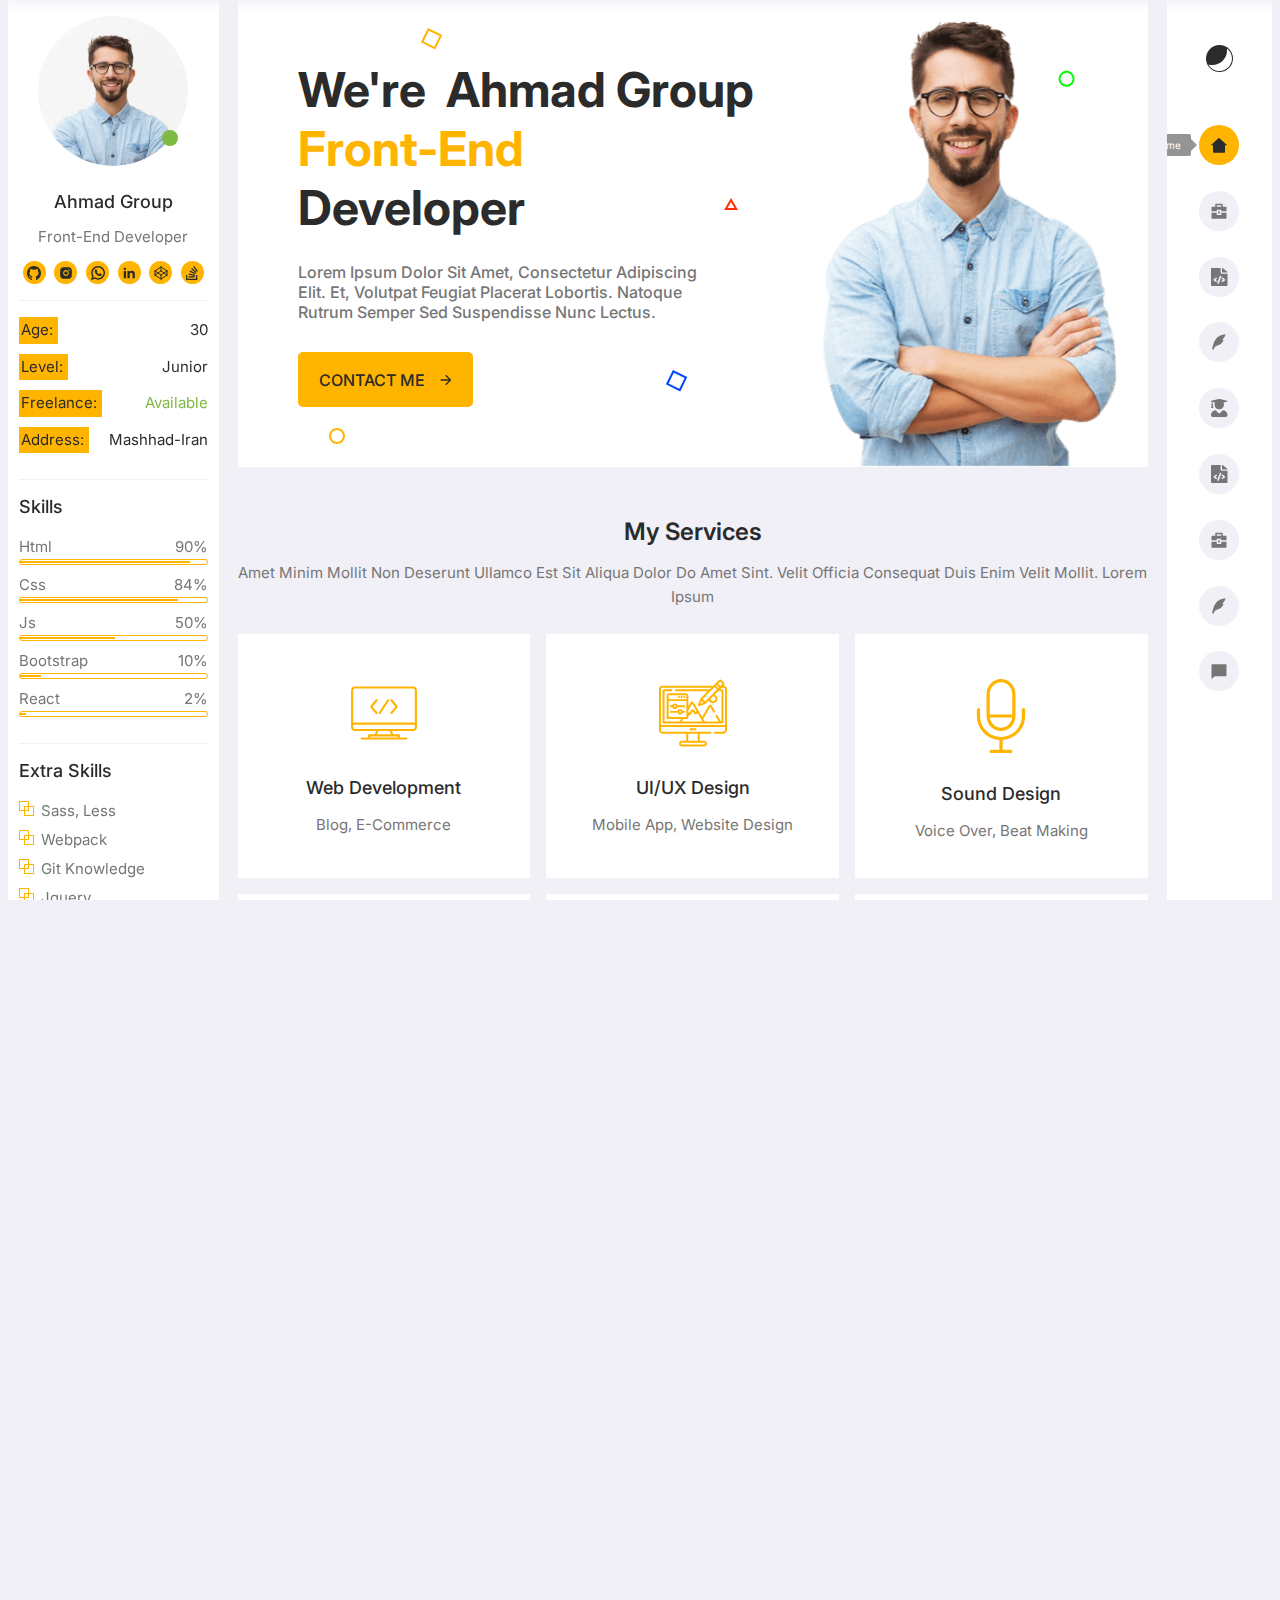
==== index.html @ 8b876d2b "add scroll to top button" ====
<!DOCTYPE html>
<html lang="en">

<head>
	<meta charset="UTF-8">
	<meta http-equiv="X-UA-Compatible" content="IE=edge">
	<meta name="viewport" content="width=device-width, initial-scale=1.0">
	<link href="https://fonts.googleapis.com/css2?family=Inter:wght@400;500;600;700&display=swap" rel="stylesheet">
	<link rel="stylesheet" href="./style.css">
	<title>Document</title>
</head>

<body class="">
	<main>
		<div class="top-navigation-menus">
			<div class="top-navigation-menu-left"><span class="active">
					<svg class="active" width="20" height="21" viewBox="0 0 20 20" fill="#2b2b2b" xmlns="http://www.w3.org/2000/svg">
						<rect y="3" width="20" height="1.5" />
						<rect y="9" width="20" height="1.5" />
						<rect y="15" width="20" height="1.5" />
					</svg>
				</span></div>
			<div class="top-navigation-menu-right"><span>
					<svg width="3" height="20" viewBox="0 0 4 18" fill="#2b2b2b" xmlns="http://www.w3.org/2000/svg">
						<path d="M2 0C0.9 0 0 0.9 0 2C0 3.1 0.9 4 2 4C3.1 4 4 3.1 4 2C4 0.9 3.1 0 2 0ZM2 14C0.9 14 0 14.9 0 16C0 17.1 0.9 18 2 18C3.1 18 4 17.1 4 16C4 14.9 3.1 14 2 14ZM2 7C0.9 7 0 7.9 0 9C0 10.1 0.9 11 2 11C3.1 11 4 10.1 4 9C4 7.9 3.1 7 2 7Z" />
					</svg>
				</span></div>
		</div>


		<section class="active left-menu">
			<div class="left-menu-content profile">
				<div class="left-menu-pic-wrapper">
					<img src="./images/Profile.jpg" alt="profile picture">
					<span class="profile-status"></span>
				</div>
				<h1>Ahmad Group</h1>
				<p>front-end developer</p>
				<ul class="left-menu-social">
					<li><a href="https://github.com/AhmadMrf">
						<svg width="14" height="14" viewBox="0 0 14 14" fill="" xmlns="http://www.w3.org/2000/svg">
							<path d="M7.00078 6.01615e-07C3.13283 -0.00160601 0 3.21483 0 7.18476C0 10.3241 1.95978 12.9927 4.68909 13.9727C5.05664 14.0675 5.00034 13.7992 5.00034 13.616V12.3709C2.87789 12.6263 2.79187 11.1836 2.64954 10.9426C2.36175 10.4381 1.68138 10.3096 1.88471 10.0686C2.368 9.81317 2.86069 10.1329 3.43157 10.9989C3.84449 11.627 4.64998 11.521 5.05821 11.4166C5.14736 11.039 5.33817 10.7016 5.60094 10.4398C3.40185 10.0349 2.48531 8.65642 2.48531 7.01767C2.48531 6.2224 2.74025 5.49139 3.24076 4.90177C2.92169 3.92977 3.27047 3.09754 3.31739 2.97384C4.22612 2.89029 5.17082 3.64219 5.24433 3.70163C5.76047 3.55864 6.35013 3.48313 7.01017 3.48313C7.67333 3.48313 8.26455 3.56185 8.78539 3.70645C8.96213 3.56828 9.83801 2.92242 10.6826 3.00115C10.728 3.12486 11.0689 3.9378 10.7686 4.89695C11.2754 5.48818 11.5335 6.22562 11.5335 7.02249C11.5335 8.66445 10.6107 10.0445 8.40532 10.443C8.59421 10.6338 8.7442 10.8613 8.84651 11.1124C8.94883 11.3634 9.00142 11.6328 9.00123 11.905V13.7124C9.01374 13.857 9.00123 14 9.23584 14C12.0058 13.0409 14 10.353 14 7.18637C14 3.21483 10.8656 6.01615e-07 7.00078 6.01615e-07V6.01615e-07Z" />
							</svg>
						</a></li>
					<li><a href="https://www.instagram.com/_mr_mrf_">
							<svg width="12" height="12" viewBox="0 0 12 12" fill="" xmlns="http://www.w3.org/2000/svg">
								<path d="M5.99935 0.166504C7.58427 0.166504 7.78202 0.172337 8.40385 0.201504C9.0251 0.230671 9.44802 0.328087 9.82018 0.472754C10.2052 0.620921 10.5295 0.821587 10.8539 1.14534C11.1505 1.43694 11.38 1.78968 11.5264 2.179C11.6705 2.55059 11.7685 2.97409 11.7977 3.59534C11.8251 4.21717 11.8327 4.41492 11.8327 5.99984C11.8327 7.58475 11.8268 7.7825 11.7977 8.40434C11.7685 9.02559 11.6705 9.4485 11.5264 9.82067C11.3804 10.2102 11.1508 10.563 10.8539 10.8543C10.5622 11.1509 10.2094 11.3804 9.82018 11.5269C9.4486 11.671 9.0251 11.769 8.40385 11.7982C7.78202 11.8256 7.58427 11.8332 5.99935 11.8332C4.41443 11.8332 4.21668 11.8273 3.59485 11.7982C2.9736 11.769 2.55068 11.671 2.17852 11.5269C1.78904 11.3808 1.43624 11.1512 1.14485 10.8543C0.848169 10.5628 0.618642 10.21 0.472266 9.82067C0.327599 9.44909 0.230182 9.02559 0.201016 8.40434C0.173599 7.7825 0.166016 7.58475 0.166016 5.99984C0.166016 4.41492 0.171849 4.21717 0.201016 3.59534C0.230182 2.9735 0.327599 2.55117 0.472266 2.179C0.618237 1.78944 0.847818 1.43661 1.14485 1.14534C1.43632 0.848555 1.7891 0.619013 2.17852 0.472754C2.55068 0.328087 2.97302 0.230671 3.59485 0.201504C4.21668 0.174087 4.41443 0.166504 5.99935 0.166504ZM5.99935 3.08317C5.2258 3.08317 4.48394 3.39046 3.93695 3.93744C3.38997 4.48442 3.08268 5.22629 3.08268 5.99984C3.08268 6.77339 3.38997 7.51525 3.93695 8.06223C4.48394 8.60921 5.2258 8.9165 5.99935 8.9165C6.7729 8.9165 7.51476 8.60921 8.06174 8.06223C8.60873 7.51525 8.91602 6.77339 8.91602 5.99984C8.91602 5.22629 8.60873 4.48442 8.06174 3.93744C7.51476 3.39046 6.7729 3.08317 5.99935 3.08317ZM9.79102 2.93734C9.79102 2.74395 9.71419 2.55848 9.57745 2.42174C9.4407 2.28499 9.25524 2.20817 9.06185 2.20817C8.86846 2.20817 8.683 2.28499 8.54625 2.42174C8.4095 2.55848 8.33268 2.74395 8.33268 2.93734C8.33268 3.13072 8.4095 3.31619 8.54625 3.45294C8.683 3.58968 8.86846 3.6665 9.06185 3.6665C9.25524 3.6665 9.4407 3.58968 9.57745 3.45294C9.71419 3.31619 9.79102 3.13072 9.79102 2.93734ZM5.99935 4.24984C6.46348 4.24984 6.9086 4.43421 7.23679 4.7624C7.56498 5.09059 7.74935 5.53571 7.74935 5.99984C7.74935 6.46397 7.56498 6.90909 7.23679 7.23727C6.9086 7.56546 6.46348 7.74984 5.99935 7.74984C5.53522 7.74984 5.0901 7.56546 4.76191 7.23727C4.43372 6.90909 4.24935 6.46397 4.24935 5.99984C4.24935 5.53571 4.43372 5.09059 4.76191 4.7624C5.0901 4.43421 5.53522 4.24984 5.99935 4.24984Z"/>
							</svg>
						</a></li>
					<li><a href="#">
						<svg width="14" height="14" viewBox="0 0 14 14" fill="" xmlns="http://www.w3.org/2000/svg">
							<path d="M10.3593 8.04458C10.332 8.03149 9.31135 7.5289 9.12999 7.46363C9.05594 7.43704 8.97663 7.41108 8.89226 7.41108C8.75444 7.41108 8.63867 7.47977 8.54849 7.61467C8.44654 7.76622 8.1379 8.12699 8.04254 8.23476C8.03008 8.24899 8.01308 8.26599 8.0029 8.26599C7.99376 8.26599 7.83581 8.20095 7.78799 8.18017C6.69313 7.70458 5.86209 6.5609 5.74813 6.36804C5.73186 6.34031 5.73118 6.32772 5.73104 6.32772C5.73504 6.31304 5.77186 6.27613 5.79086 6.25709C5.84645 6.20209 5.90668 6.12959 5.96495 6.05945C5.99254 6.02622 6.02018 5.99295 6.04731 5.96159C6.13186 5.86322 6.16949 5.78686 6.21313 5.6984L6.23599 5.65245C6.34254 5.44077 6.25154 5.26213 6.22213 5.20445C6.19799 5.15618 5.76704 4.11609 5.72122 4.00682C5.61104 3.74313 5.46545 3.62036 5.26313 3.62036C5.24436 3.62036 5.26313 3.62036 5.18441 3.62368C5.08854 3.62772 4.5665 3.69645 4.33568 3.84195C4.09091 3.99627 3.67682 4.48818 3.67682 5.35327C3.67682 6.13186 4.17091 6.86699 4.38304 7.14658C4.38832 7.15363 4.398 7.16795 4.41204 7.18849C5.22445 8.37495 6.23722 9.25422 7.2639 9.66435C8.25231 10.0592 8.72035 10.1048 8.98644 10.1048C8.98649 10.1048 8.98649 10.1048 8.98649 10.1048C9.09831 10.1048 9.18781 10.096 9.26676 10.0883L9.31685 10.0835C9.65831 10.0532 10.4087 9.6644 10.5793 9.19008C10.7138 8.81649 10.7493 8.40831 10.6598 8.26017C10.5985 8.15945 10.4929 8.10877 10.3593 8.04458Z" />
							<path d="M7.12429 0C3.33265 0 0.247914 3.06155 0.247914 6.82468C0.247914 8.04182 0.573642 9.23323 1.19069 10.276L0.00964108 13.7598C-0.0123589 13.8248 0.00400471 13.8966 0.0520502 13.9455C0.0867321 13.9809 0.133778 14 0.181823 14C0.200232 14 0.218778 13.9972 0.236869 13.9915L3.8696 12.8371C4.86369 13.3682 5.98724 13.6486 7.12433 13.6486C10.9156 13.6486 14 10.5874 14 6.82468C14 3.06155 10.9156 0 7.12429 0ZM7.12429 12.227C6.05433 12.227 5.01801 11.918 4.12719 11.3335C4.09724 11.3138 4.06246 11.3037 4.02746 11.3037C4.00896 11.3037 3.99042 11.3065 3.97237 11.3123L2.1526 11.8907L2.74005 10.1576C2.75905 10.1015 2.74955 10.0396 2.71455 9.99182C2.03619 9.06491 1.6776 7.96977 1.6776 6.82468C1.6776 3.84545 4.12096 1.42164 7.12424 1.42164C10.1272 1.42164 12.5702 3.84545 12.5702 6.82468C12.5703 9.80355 10.1272 12.227 7.12429 12.227Z"/>
							</svg>
						</a></li>
					<li><a href="https://www.linkedin.com/in/ahmad-maroufi-9a1035226/">
							<svg width="14" height="12" viewBox="0 0 12 12" fill="" xmlns="http://www.w3.org/2000/svg">
								<path d="M3.04818 1.91676C3.04802 2.22618 2.92496 2.52287 2.70606 2.74155C2.48715 2.96023 2.19035 3.083 1.88093 3.08285C1.57151 3.08269 1.27482 2.95963 1.05614 2.74072C0.837457 2.52182 0.714689 2.22501 0.714844 1.9156C0.714999 1.60618 0.838063 1.30949 1.05697 1.09081C1.27587 0.872125 1.57267 0.749357 1.88209 0.749512C2.19151 0.749667 2.4882 0.872731 2.70688 1.09163C2.92556 1.31053 3.04833 1.60734 3.04818 1.91676ZM3.08318 3.94676H0.749844V11.2501H3.08318V3.94676ZM6.76984 3.94676H4.44818V11.2501H6.74651V7.4176C6.74651 5.2826 9.52901 5.08426 9.52901 7.4176V11.2501H11.8332V6.62426C11.8332 3.0251 7.71484 3.15926 6.74651 4.92676L6.76984 3.94676Z"  />
							</svg>
						</a></li>
						<li><a href="https://codepen.io/ahmadmrf">
							<svg id="codepen-svg" width="14" height="14" viewBox="0 0 14 14" fill="" xmlns="http://www.w3.org/2000/svg">
								<path d="M7 1L13 4.9M7 1L1 4.9M7 1V4.9M13 4.9V9.1M13 4.9L7 9.1M13 9.1L7 13M13 9.1L7 4.9M7 13L1 9.1M7 13V9.1M1 9.1V4.9M1 9.1L7 4.9M1 4.9L7 9.1" stroke="black" stroke-linecap="round" stroke-linejoin="round"/>
								</svg>
							</a></li>
					<li><a href="https://stackoverflow.com/users/10749726/m-r-mrf">
						<svg width="14" height="14" viewBox="0 0 14 14" fill="" xmlns="http://www.w3.org/2000/svg">
							<path d="M12.32 14H1.08276V9.00372H2.32745V12.7553H11.0582V9.00372H12.32V14Z"/>
							<path d="M3.70869 8.6625L9.83063 9.94131L10.0866 8.71369L3.96463 7.43487L3.70869 8.6625ZM4.51019 5.7295L10.1714 8.372L10.6999 7.24675L5.03869 4.58675L4.51019 5.7295ZM6.07907 2.95006L10.8872 6.94006L11.6887 5.985L6.88057 1.995L6.07907 2.95006ZM9.18313 0L8.17688 0.750313L11.9114 5.76406L12.9176 5.01375L9.18313 0ZM3.57263 11.4931H9.81313V10.2484H3.57263V11.4931Z"/>
							</svg>
						</a></li>
					
				</ul>
			</div>
			<div class="left-menu-content about">
				<table>
					<tbody>
						<tr>
							<td>age:</td>
							<td>30</td>
						</tr>
						<tr>
							<td>level:</td>
							<td>junior</td>
						</tr>
						<tr>
							<td>freelance:</td>
							<td class="availebel">available</td>
						</tr>
						<tr class="about-address">
							<td>address:</td>
							<td>mashhad-iran</td>
						</tr>
					</tbody>
				</table>
			</div>
			<div class="left-menu-content skills">
				<p>skills</p>
				<ul id="progress-bar">
					<li>
						<span class="progress-title">html</span><span class="progress-percent">0%</span>
						<div data-progress="90" class="progress-bar">
							<div class="progress-bar-percent"></div>
						</div>
					</li>
					<li>
						<span class="progress-title">css</span><span class="progress-percent">0%</span>
						<div data-progress="85" class="progress-bar">
							<div class="progress-bar-percent"></div>
						</div>
					</li>
					<li>
						<span class="progress-title">js</span><span class="progress-percent">0%</span>
						<div data-progress="50" class="progress-bar">
							<div class="progress-bar-percent"></div>
						</div>
					</li>
					<li>
						<span class="progress-title">bootstrap</span><span class="progress-percent">0%</span>
						<div data-progress="10" class="progress-bar">
							<div class="progress-bar-percent"></div>
						</div>
					</li>
					<li>
						<span class="progress-title">react</span><span class="progress-percent">0%</span>
						<div data-progress="2" class="progress-bar">
							<div class="progress-bar-percent"></div>
						</div>
					</li>
				</ul>
			</div>
			<div class="left-menu-content skills extra-skills">
				<p>extra skills</p>
				<ul class="extra-skills">
					<li>sass, less</li>
					<li>webpack</li>
					<li>git knowledge</li>
					<li>jquery</li>
				</ul>
			</div>
			<div class="left-menu-content left-menu-button">
				<button class="btn-rect-style">download cv
					<svg width="11" height="12" viewBox="0 0 11 12" fill="" xmlns="http://www.w3.org/2000/svg">
<g id="download">
<g id="arrow">
<path id="Polygon 1" d="M5.5 9L9.39711 5.0829H1.60289L5.5 9Z"/>
<rect id="Rectangle 1" x="3.73389" width="3.53226" height="6.36528"/>
</g>
<path id="box" fill-rule="evenodd" clip-rule="evenodd" d="M1.05805 5H1C0.447715 5 0 5.44772 0 6V11C0 11.5523 0.447715 12 1 12H10C10.5523 12 11 11.5523 11 11V6C11 5.45882 10.5701 5.01804 10.0332 5.00054V10.7863H1.05805V5Z"/>
</g>
</svg>

				</button>
			</div>
		</section>


		<section class="right-menu">
			<div class="toggle-theme">
				<svg width="27" height="27" viewBox="0 0 27 27" fill="" xmlns="http://www.w3.org/2000/svg">
<circle cx="13.5" cy="13.5" r="13.5" transform="rotate(-180 13.5 13.5)"/>
<path fill-rule="evenodd" clip-rule="evenodd" d="M2.5 19.4409C3.77148 19.8052 5.11133 20 6.5 20C14.5078 20 21 13.5083 21 5.5C21 4.78174 20.9492 4.07568 20.8477 3.38574C23.9707 5.6582 26 9.34229 26 13.5C26 20.4033 20.4043 26 13.5 26C8.74609 26 4.61328 23.3467 2.5 19.4409Z"/>
</svg>

				<span>dark</span>
			</div>
			<nav>
				<ul class="right-menu-navbar">
					<li data-name="header"><a href="#">
						<svg width="18" height="15" viewBox="0 0 18 15" fill="none" xmlns="http://www.w3.org/2000/svg">
							<path d="M15 13.9999C15 14.1989 14.921 14.3896 14.7803 14.5303C14.6397 14.6709 14.4489 14.7499 14.25 14.7499H3.75C3.55109 14.7499 3.36032 14.6709 3.21967 14.5303C3.07902 14.3896 3 14.1989 3 13.9999V7.24994H0.75L8.49525 0.20894C8.63333 0.0832983 8.81331 0.0136719 9 0.0136719C9.18669 0.0136719 9.36667 0.0832983 9.50475 0.20894L17.25 7.24994H15V13.9999Z" fill="#767676" />
						</svg>
						<span>home</span>
					</a></li>
					<li data-name="my-services"><a href="#">
						<svg width="16" height="16" viewBox="0 0 16 16" fill="none" xmlns="http://www.w3.org/2000/svg">
							<path d="M5.75 9.75V12H10.25V9.75H15.5V15C15.5 15.1989 15.421 15.3897 15.2803 15.5303C15.1397 15.671 14.9489 15.75 14.75 15.75H1.25C1.05109 15.75 0.860322 15.671 0.71967 15.5303C0.579018 15.3897 0.5 15.1989 0.5 15V9.75H5.75ZM7.25 8.25H8.75V10.5H7.25V8.25ZM4.25 3.75V1.5C4.25 1.30109 4.32902 1.11032 4.46967 0.96967C4.61032 0.829018 4.80109 0.75 5 0.75H11C11.1989 0.75 11.3897 0.829018 11.5303 0.96967C11.671 1.11032 11.75 1.30109 11.75 1.5V3.75H14.75C14.9489 3.75 15.1397 3.82902 15.2803 3.96967C15.421 4.11032 15.5 4.30109 15.5 4.5V8.25H10.25V6.75H5.75V8.25H0.5V4.5C0.5 4.30109 0.579018 4.11032 0.71967 3.96967C0.860322 3.82902 1.05109 3.75 1.25 3.75H4.25ZM5.75 2.25V3.75H10.25V2.25H5.75Z" fill="#767676" />
						</svg>
						<span>my services</span>
						</a>
					<li data-name="price-plans"><a href="#">
						<svg width="17" height="18" viewBox="0 0 17 18" fill="none" xmlns="http://www.w3.org/2000/svg">
							<path d="M16.5 4.28699V4.5H11V0H11.2603C11.5338 0 11.7962 0.0889101 11.9896 0.247113L16.198 3.69035C16.3913 3.8486 16.5 4.06321 16.5 4.28699ZM10.6562 5.625C10.0891 5.625 9.625 5.24531 9.625 4.78125V0H1.03125C0.461699 0 0 0.377754 0 0.84375V17.1562C0 17.6222 0.461699 18 1.03125 18H15.4688C16.0383 18 16.5 17.6222 16.5 17.1562V5.625H10.6562ZM5.29401 14.0803C5.27317 14.0984 5.24815 14.1131 5.22039 14.1234C5.19263 14.1337 5.16266 14.1394 5.13221 14.1402C5.10175 14.141 5.0714 14.1368 5.04289 14.1281C5.01437 14.1193 4.98826 14.106 4.96603 14.0889L2.17882 11.951C2.15567 11.9332 2.13722 11.9118 2.1246 11.888C2.11199 11.8641 2.10548 11.8384 2.10548 11.8125C2.10548 11.7865 2.11199 11.7608 2.1246 11.737C2.13722 11.7132 2.15567 11.6917 2.17882 11.674L4.96603 9.53606C4.98826 9.51901 5.01437 9.50571 5.04289 9.49691C5.0714 9.48812 5.10175 9.484 5.13221 9.48481C5.16266 9.48561 5.19263 9.49131 5.22039 9.50159C5.24815 9.51187 5.27317 9.52652 5.29401 9.54471L6.13529 10.2789C6.15655 10.2975 6.17304 10.3194 6.18377 10.3432C6.19451 10.3671 6.19927 10.3925 6.19778 10.4179C6.19629 10.4433 6.18858 10.4682 6.1751 10.4911C6.16161 10.514 6.14264 10.5345 6.11931 10.5513L4.36777 11.8125L6.11931 13.0737C6.14264 13.0905 6.16161 13.111 6.1751 13.1339C6.18858 13.1568 6.19629 13.1817 6.19778 13.2071C6.19927 13.2325 6.19451 13.2579 6.18377 13.2818C6.17304 13.3056 6.15655 13.3275 6.13529 13.3461L5.29401 14.0803ZM7.49809 15.8549L6.31847 15.5747C6.25937 15.5607 6.20951 15.528 6.17985 15.4839C6.15019 15.4398 6.14316 15.3878 6.1603 15.3394L8.8003 7.89947C8.81747 7.85112 8.85741 7.81032 8.91133 7.78606C8.96525 7.76179 9.02874 7.75603 9.08785 7.77006L10.2674 8.05025C10.2967 8.05721 10.324 8.06881 10.3478 8.08439C10.3716 8.09998 10.3914 8.11924 10.406 8.14109C10.4207 8.16294 10.43 8.18694 10.4334 8.21172C10.4367 8.2365 10.434 8.26158 10.4256 8.28552L7.78555 15.7255C7.77707 15.7494 7.76291 15.7718 7.74387 15.7913C7.72483 15.8107 7.70129 15.8269 7.6746 15.8389C7.6479 15.851 7.61857 15.8586 7.58829 15.8613C7.558 15.864 7.52735 15.8619 7.49809 15.8549ZM14.4071 11.951L11.6199 14.0889C11.5977 14.106 11.5716 14.1193 11.5431 14.1281C11.5145 14.1368 11.4842 14.141 11.4537 14.1402C11.4233 14.1394 11.3933 14.1337 11.3655 14.1234C11.3378 14.1131 11.3128 14.0984 11.2919 14.0803L10.4506 13.346C10.4293 13.3275 10.4129 13.3056 10.4021 13.2817C10.3914 13.2579 10.3866 13.2325 10.3881 13.2071C10.3896 13.1817 10.3973 13.1568 10.4108 13.1338C10.4243 13.1109 10.4433 13.0905 10.4666 13.0737L12.2182 11.8125L10.4666 10.5513C10.4433 10.5345 10.4243 10.514 10.4108 10.4911C10.3974 10.4682 10.3896 10.4433 10.3882 10.4179C10.3867 10.3925 10.3914 10.3671 10.4022 10.3432C10.4129 10.3194 10.4294 10.2975 10.4506 10.2789L11.292 9.54471C11.3128 9.52652 11.3378 9.51187 11.3656 9.50159C11.3934 9.49131 11.4233 9.48561 11.4538 9.48481C11.4842 9.484 11.5146 9.48812 11.5431 9.49691C11.5716 9.50571 11.5977 9.51901 11.62 9.53606L14.4072 11.674C14.4303 11.6917 14.4488 11.7132 14.4614 11.737C14.474 11.7608 14.4805 11.7865 14.4805 11.8125C14.4805 11.8385 14.474 11.8641 14.4613 11.888C14.4487 11.9118 14.4303 11.9332 14.4071 11.951Z" fill="#767676" />
						</svg>
						<span>plans</span>
						</a>
					</li>
					<li data-name="recommendations"><a href="#">
						<svg width="14" height="16" viewBox="0 0 14 16" fill="none" xmlns="http://www.w3.org/2000/svg">
							<path d="M13.75 0.5C2.5 0.5 1 11 0.25 15.5H1.7485C2.248 13.0002 3.49825 11.6255 5.5 11.375C8.5 11 10.75 8.375 11.5 6.125L10.375 5.375L11.125 4.625C11.875 3.875 12.628 2.75 13.75 0.5Z" fill="#767676" />
						</svg>
						<span>comments</span>
						</a>
					</li>
					<li data-name="education"><a href="#">
						<svg width="17" height="18" viewBox="0 0 17 18" fill="none" xmlns="http://www.w3.org/2000/svg">
							<path d="M11.7636 11.272L8.25 14.6259L4.73638 11.272C2.10301 11.381 0 13.4376 0 15.9759V16.3134C0 17.245 0.791853 18.0009 1.76786 18.0009H14.7321C15.7081 18.0009 16.5 17.245 16.5 16.3134V15.9759C16.5 13.4376 14.397 11.381 11.7636 11.272ZM0.500893 2.80635L0.736607 2.85909V4.91221C0.478795 5.05987 0.294643 5.31651 0.294643 5.62589C0.294643 5.9212 0.464063 6.16729 0.70346 6.31846L0.128906 8.5087C0.0662946 8.75128 0.20625 9.00089 0.408817 9.00089H1.94833C2.15089 9.00089 2.29085 8.75128 2.22824 8.5087L1.65368 6.31846C1.89308 6.16729 2.0625 5.9212 2.0625 5.62589C2.0625 5.31651 1.87835 5.05987 1.62054 4.91221V3.06299L4.05134 3.62198C3.7346 4.22667 3.53571 4.90167 3.53571 5.62589C3.53571 8.11143 5.64609 10.1259 8.25 10.1259C10.8539 10.1259 12.9643 8.11143 12.9643 5.62589C12.9643 4.90167 12.7691 4.22667 12.4487 3.62198L15.9954 2.80635C16.6657 2.65166 16.6657 1.85362 15.9954 1.69893L8.98292 0.0817384C8.50413 -0.0272461 7.99955 -0.0272461 7.52076 0.0817384L0.500893 1.69541C-0.165737 1.8501 -0.165737 2.65166 0.500893 2.80635Z" fill="#767676" />
						</svg>
						<span>education</span>
						</a>
					</li>
					<li data-name="work-history"><a href="#">
						<svg width="17" height="18" viewBox="0 0 17 18" fill="none" xmlns="http://www.w3.org/2000/svg">
							<path d="M16.5 4.28699V4.5H11V0H11.2603C11.5338 0 11.7962 0.0889101 11.9896 0.247113L16.198 3.69035C16.3913 3.8486 16.5 4.06321 16.5 4.28699ZM10.6562 5.625C10.0891 5.625 9.625 5.24531 9.625 4.78125V0H1.03125C0.461699 0 0 0.377754 0 0.84375V17.1562C0 17.6222 0.461699 18 1.03125 18H15.4688C16.0383 18 16.5 17.6222 16.5 17.1562V5.625H10.6562ZM5.29401 14.0803C5.27317 14.0984 5.24815 14.1131 5.22039 14.1234C5.19263 14.1337 5.16266 14.1394 5.13221 14.1402C5.10175 14.141 5.0714 14.1368 5.04289 14.1281C5.01437 14.1193 4.98826 14.106 4.96603 14.0889L2.17882 11.951C2.15567 11.9332 2.13722 11.9118 2.1246 11.888C2.11199 11.8641 2.10548 11.8384 2.10548 11.8125C2.10548 11.7865 2.11199 11.7608 2.1246 11.737C2.13722 11.7132 2.15567 11.6917 2.17882 11.674L4.96603 9.53606C4.98826 9.51901 5.01437 9.50571 5.04289 9.49691C5.0714 9.48812 5.10175 9.484 5.13221 9.48481C5.16266 9.48561 5.19263 9.49131 5.22039 9.50159C5.24815 9.51187 5.27317 9.52652 5.29401 9.54471L6.13529 10.2789C6.15655 10.2975 6.17304 10.3194 6.18377 10.3432C6.19451 10.3671 6.19927 10.3925 6.19778 10.4179C6.19629 10.4433 6.18858 10.4682 6.1751 10.4911C6.16161 10.514 6.14264 10.5345 6.11931 10.5513L4.36777 11.8125L6.11931 13.0737C6.14264 13.0905 6.16161 13.111 6.1751 13.1339C6.18858 13.1568 6.19629 13.1817 6.19778 13.2071C6.19927 13.2325 6.19451 13.2579 6.18377 13.2818C6.17304 13.3056 6.15655 13.3275 6.13529 13.3461L5.29401 14.0803ZM7.49809 15.8549L6.31847 15.5747C6.25937 15.5607 6.20951 15.528 6.17985 15.4839C6.15019 15.4398 6.14316 15.3878 6.1603 15.3394L8.8003 7.89947C8.81747 7.85112 8.85741 7.81032 8.91133 7.78606C8.96525 7.76179 9.02874 7.75603 9.08785 7.77006L10.2674 8.05025C10.2967 8.05721 10.324 8.06881 10.3478 8.08439C10.3716 8.09998 10.3914 8.11924 10.406 8.14109C10.4207 8.16294 10.43 8.18694 10.4334 8.21172C10.4367 8.2365 10.434 8.26158 10.4256 8.28552L7.78555 15.7255C7.77707 15.7494 7.76291 15.7718 7.74387 15.7913C7.72483 15.8107 7.70129 15.8269 7.6746 15.8389C7.6479 15.851 7.61857 15.8586 7.58829 15.8613C7.558 15.864 7.52735 15.8619 7.49809 15.8549ZM14.4071 11.951L11.6199 14.0889C11.5977 14.106 11.5716 14.1193 11.5431 14.1281C11.5145 14.1368 11.4842 14.141 11.4537 14.1402C11.4233 14.1394 11.3933 14.1337 11.3655 14.1234C11.3378 14.1131 11.3128 14.0984 11.2919 14.0803L10.4506 13.346C10.4293 13.3275 10.4129 13.3056 10.4021 13.2817C10.3914 13.2579 10.3866 13.2325 10.3881 13.2071C10.3896 13.1817 10.3973 13.1568 10.4108 13.1338C10.4243 13.1109 10.4433 13.0905 10.4666 13.0737L12.2182 11.8125L10.4666 10.5513C10.4433 10.5345 10.4243 10.514 10.4108 10.4911C10.3974 10.4682 10.3896 10.4433 10.3882 10.4179C10.3867 10.3925 10.3914 10.3671 10.4022 10.3432C10.4129 10.3194 10.4294 10.2975 10.4506 10.2789L11.292 9.54471C11.3128 9.52652 11.3378 9.51187 11.3656 9.50159C11.3934 9.49131 11.4233 9.48561 11.4538 9.48481C11.4842 9.484 11.5146 9.48812 11.5431 9.49691C11.5716 9.50571 11.5977 9.51901 11.62 9.53606L14.4072 11.674C14.4303 11.6917 14.4488 11.7132 14.4614 11.737C14.474 11.7608 14.4805 11.7865 14.4805 11.8125C14.4805 11.8385 14.474 11.8641 14.4613 11.888C14.4487 11.9118 14.4303 11.9332 14.4071 11.951Z" fill="#767676" />
						</svg>
						<span>work history</span>
						</a>
					</li>
					<li data-name="portfolio"><a href="#">
						<svg width="16" height="16" viewBox="0 0 16 16" fill="none" xmlns="http://www.w3.org/2000/svg">
							<path d="M5.75 9.75V12H10.25V9.75H15.5V15C15.5 15.1989 15.421 15.3897 15.2803 15.5303C15.1397 15.671 14.9489 15.75 14.75 15.75H1.25C1.05109 15.75 0.860322 15.671 0.71967 15.5303C0.579018 15.3897 0.5 15.1989 0.5 15V9.75H5.75ZM7.25 8.25H8.75V10.5H7.25V8.25ZM4.25 3.75V1.5C4.25 1.30109 4.32902 1.11032 4.46967 0.96967C4.61032 0.829018 4.80109 0.75 5 0.75H11C11.1989 0.75 11.3897 0.829018 11.5303 0.96967C11.671 1.11032 11.75 1.30109 11.75 1.5V3.75H14.75C14.9489 3.75 15.1397 3.82902 15.2803 3.96967C15.421 4.11032 15.5 4.30109 15.5 4.5V8.25H10.25V6.75H5.75V8.25H0.5V4.5C0.5 4.30109 0.579018 4.11032 0.71967 3.96967C0.860322 3.82902 1.05109 3.75 1.25 3.75H4.25ZM5.75 2.25V3.75H10.25V2.25H5.75Z" fill="#767676" />
						</svg>
						<span>portfolio</span>
						</a>
					</li>
					<li data-name="blog"><a href="#">
						<svg width="14" height="16" viewBox="0 0 14 16" fill="none" xmlns="http://www.w3.org/2000/svg">
							<path d="M13.75 0.5C2.5 0.5 1 11 0.25 15.5H1.7485C2.248 13.0002 3.49825 11.6255 5.5 11.375C8.5 11 10.75 8.375 11.5 6.125L10.375 5.375L11.125 4.625C11.875 3.875 12.628 2.75 13.75 0.5Z" fill="#767676" />
						</svg>
						<span>blogs</span>
						</a>
					</li>
					<li data-name="form"><a href="#">
						<svg width="16" height="15" viewBox="0 0 16 15" fill="none" xmlns="http://www.w3.org/2000/svg">
							<path d="M3.84125 12.25L0.5 14.875V1C0.5 0.801088 0.579018 0.610322 0.71967 0.46967C0.860322 0.329018 1.05109 0.25 1.25 0.25H14.75C14.9489 0.25 15.1397 0.329018 15.2803 0.46967C15.421 0.610322 15.5 0.801088 15.5 1V11.5C15.5 11.6989 15.421 11.8897 15.2803 12.0303C15.1397 12.171 14.9489 12.25 14.75 12.25H3.84125Z" fill="#767676" />
						</svg>
						<span>contact us</span>
						</a>
					</li>
				</ul>
			</nav>
		</section>


		<section class="main-menu">


			<header id="header" class="main-menu-content header">
				<div class="header-content">
					<h1><span>we're</span><span> Ahmad group</span><span class="highlight"> front-End</span><span> developer</span></h1>
					<p>Lorem ipsum dolor sit amet, consectetur adipiscing elit. Et, volutpat feugiat placerat lobortis. Natoque rutrum semper sed suspendisse nunc lectus.</p>
					<a href="#form" class="btn-rect-style">contact me
					<svg width="12" height="12" viewBox="0 0 12 12" fill="#18191a" xmlns="http://www.w3.org/2000/svg">
						<path d="M8.78068 5.33312L5.20468 1.75712L6.14735 0.814453L11.3327 5.99979L6.14735 11.1851L5.20468 10.2425L8.78068 6.66645H0.666016V5.33312H8.78068Z" />
					</svg></a>
				</div>
				<div class="header-img-wrapper">
					<img src="./images/h-image.png" alt="my-picture">
				</div>
				<svg class="shape" width="17" height="17" viewBox="0 0 17 17" fill="none" xmlns="http://www.w3.org/2000/svg">
					<circle cx="8.52539" cy="8.8418" r="7" stroke="#05FF00" stroke-width="2" />
				</svg>
				<svg class="shape" width="16" height="16" viewBox="0 0 16 16" fill="none" xmlns="http://www.w3.org/2000/svg">
					<circle cx="8" cy="8" r="7" stroke="#FFB400" stroke-width="2" />
				</svg>
				<svg class="shape" width="14" height="12" viewBox="0 0 14 12" fill="none" xmlns="http://www.w3.org/2000/svg">
					<path d="M1.80385 11L7 2L12.1962 11H1.80385Z" stroke="#FF2E00" stroke-width="2" />
				</svg>
				<svg class="shape" width="23" height="22" viewBox="0 0 23 22" fill="none" xmlns="http://www.w3.org/2000/svg">
					<rect x="8.36547" y="1.33758" width="14" height="14" transform="rotate(26.0517 8.36547 1.33758)" stroke="#0047FF" stroke-width="2" />
				</svg>
				<svg class="shape" width="23" height="22" viewBox="0 0 23 22" fill="none" xmlns="http://www.w3.org/2000/svg">
					<rect x="8.36547" y="1.33758" width="14" height="14" transform="rotate(26.0517 8.36547 1.33758)" stroke="#FFB400" stroke-width="2" />
				</svg>
			</header>


			<section id="my-services" class="main-menu-content my-services">
				<h2 class="main-menu-content-title">my services</h2>
				<p class="main-menu-content-subtitle">Amet minim mollit non deserunt ullamco est sit aliqua dolor do amet sint. Velit officia consequat duis enim velit mollit. lorem ipsum</p>
				<div class="main-menu-content-wrapper multi-colum-boxes">
					<div class="my-services-box">
						<svg width="68" height="68" viewBox="0 0 68 68" fill="none" xmlns="http://www.w3.org/2000/svg">
							<path d="M63.2188 7.4375H4.78125C3.79531 7.43859 2.85007 7.83074 2.1529 8.5279C1.45574 9.22507 1.06359 10.1703 1.0625 11.1562V48.3438C1.06359 49.3297 1.45574 50.2749 2.1529 50.9721C2.85007 51.6693 3.79531 52.0614 4.78125 52.0625H26.0552L24.7802 55.25H19.125C18.8432 55.25 18.573 55.3619 18.3737 55.5612C18.1744 55.7605 18.0625 56.0307 18.0625 56.3125V58.4375H11.6875C11.4057 58.4375 11.1355 58.5494 10.9362 58.7487C10.7369 58.948 10.625 59.2182 10.625 59.5C10.625 59.7818 10.7369 60.052 10.9362 60.2513C11.1355 60.4506 11.4057 60.5625 11.6875 60.5625H56.3125C56.5943 60.5625 56.8645 60.4506 57.0638 60.2513C57.2631 60.052 57.375 59.7818 57.375 59.5C57.375 59.2182 57.2631 58.948 57.0638 58.7487C56.8645 58.5494 56.5943 58.4375 56.3125 58.4375H49.9375V56.3125C49.9375 56.0307 49.8256 55.7605 49.6263 55.5612C49.427 55.3619 49.1568 55.25 48.875 55.25H43.2198L41.9448 52.0625H63.2188C64.2047 52.0614 65.1499 51.6693 65.8471 50.9721C66.5443 50.2749 66.9364 49.3297 66.9375 48.3438V11.1562C66.9364 10.1703 66.5443 9.22507 65.8471 8.5279C65.1499 7.83074 64.2047 7.43859 63.2188 7.4375ZM47.8125 57.375V58.4375H20.1875V57.375H47.8125ZM27.0698 55.25L28.3448 52.0625H39.6552L40.9302 55.25H27.0698ZM64.8125 48.3438C64.8121 48.7663 64.6441 49.1715 64.3453 49.4703C64.0465 49.7691 63.6413 49.9371 63.2188 49.9375H4.78125C4.35867 49.9371 3.9535 49.7691 3.65469 49.4703C3.35588 49.1715 3.18785 48.7663 3.1875 48.3438V45.6875H64.8125V48.3438ZM64.8125 43.5625H3.1875V11.1562C3.18785 10.7337 3.35588 10.3285 3.65469 10.0297C3.9535 9.73088 4.35867 9.56285 4.78125 9.5625H63.2188C63.6413 9.56285 64.0465 9.73088 64.3453 10.0297C64.6441 10.3285 64.8121 10.7337 64.8125 11.1562V43.5625Z" fill="#FFB400" />
							<path d="M29.1671 34.888C29.2838 34.9646 29.4144 35.0174 29.5514 35.0435C29.6885 35.0696 29.8294 35.0684 29.966 35.04C30.1026 35.0117 30.2323 34.9567 30.3477 34.8782C30.4631 34.7997 30.5618 34.6992 30.6384 34.5826L39.0056 21.8326C39.1602 21.597 39.2149 21.3096 39.1577 21.0337C39.1005 20.7578 38.936 20.5159 38.7004 20.3613C38.4648 20.2066 38.1774 20.1519 37.9015 20.2092C37.6256 20.2664 37.3837 20.4309 37.2291 20.6665L28.8619 33.4165C28.7853 33.5331 28.7324 33.6637 28.7063 33.8008C28.6802 33.9379 28.6813 34.0788 28.7096 34.2155C28.738 34.3521 28.793 34.4819 28.8715 34.5973C28.9499 34.7127 29.0504 34.8115 29.1671 34.888Z" fill="#FFB400" />
							<path d="M40.7573 34.8165C40.9738 34.9969 41.2531 35.0839 41.5337 35.0583C41.8143 35.0328 42.0733 34.8968 42.2537 34.6804L47.5662 28.3054C47.7253 28.1144 47.8124 27.8738 47.8124 27.6252C47.8124 27.3767 47.7253 27.136 47.5662 26.9451L42.2537 20.5701C42.1647 20.462 42.0551 20.3726 41.9314 20.307C41.8077 20.2413 41.6723 20.2008 41.5328 20.1878C41.3934 20.1747 41.2528 20.1893 41.119 20.2307C40.9853 20.2722 40.861 20.3397 40.7534 20.4293C40.6459 20.519 40.5571 20.629 40.4921 20.7531C40.4272 20.8772 40.3875 21.0128 40.3752 21.1523C40.3629 21.2918 40.3783 21.4324 40.4205 21.5659C40.4627 21.6994 40.5309 21.8233 40.6212 21.9304L45.3668 27.6252L40.6212 33.3201C40.4408 33.5366 40.3538 33.8159 40.3793 34.0965C40.4049 34.3771 40.5408 34.6361 40.7573 34.8165Z" fill="#FFB400" />
							<path d="M25.7462 34.6804C25.8352 34.7884 25.9448 34.8779 26.0685 34.9435C26.1922 35.0091 26.3276 35.0496 26.4671 35.0627C26.6065 35.0758 26.7471 35.0612 26.8809 35.0197C27.0146 34.9782 27.1389 34.9107 27.2465 34.8211C27.354 34.7315 27.4428 34.6214 27.5078 34.4974C27.5727 34.3733 27.6124 34.2376 27.6247 34.0981C27.637 33.9586 27.6216 33.8181 27.5794 33.6845C27.5372 33.551 27.469 33.4272 27.3787 33.3201L22.6331 27.6252L27.3787 21.9304C27.469 21.8233 27.5372 21.6994 27.5794 21.5659C27.6216 21.4324 27.637 21.2918 27.6247 21.1523C27.6124 21.0128 27.5727 20.8772 27.5078 20.7531C27.4428 20.629 27.354 20.519 27.2465 20.4293C27.1389 20.3397 27.0146 20.2722 26.8809 20.2307C26.7471 20.1893 26.6065 20.1747 26.4671 20.1878C26.3276 20.2008 26.1922 20.2413 26.0685 20.307C25.9448 20.3726 25.8352 20.462 25.7462 20.5701L20.4337 26.9451C20.2746 27.136 20.1875 27.3767 20.1875 27.6252C20.1875 27.8737 20.2746 28.1144 20.4337 28.3054L25.7462 34.6804Z" fill="#FFB400" />
						</svg>
						<h3>web development</h3>
						<p>blog, e-commerce</p>
					</div>
					<div class="my-services-box">
						<svg width="68" height="68" viewBox="0 0 68 68" fill="none" xmlns="http://www.w3.org/2000/svg">
							<path d="M31.6094 49.3384C31.0591 49.3384 30.6133 49.7844 30.6133 50.3345C30.6133 50.8846 31.0591 51.3306 31.6094 51.3306H36.3906C36.9409 51.3306 37.3867 50.8846 37.3867 50.3345C37.3867 49.7844 36.9409 49.3384 36.3906 49.3384H31.6094Z" fill="#FFB400" />
							<path d="M11.9531 33.8716H18.5374C18.9396 34.9183 19.9528 35.6646 21.1394 35.6646C22.3259 35.6646 23.3391 34.9183 23.7413 33.8716H25.0573C25.6076 33.8716 26.0534 33.4256 26.0534 32.8755C26.0534 32.3254 25.6076 31.8794 25.0573 31.8794H23.7413C23.3391 30.8327 22.3259 30.0864 21.1394 30.0864C19.9528 30.0864 18.9396 30.8327 18.5374 31.8794H11.9531C11.4029 31.8794 10.957 32.3254 10.957 32.8755C10.957 33.4256 11.4029 33.8716 11.9531 33.8716ZM21.1394 32.0786C21.5788 32.0786 21.9362 32.436 21.9362 32.8755C21.9362 33.315 21.5788 33.6724 21.1394 33.6724C20.6999 33.6724 20.3425 33.315 20.3425 32.8755C20.3425 32.436 20.6999 32.0786 21.1394 32.0786Z" fill="#FFB400" />
							<path d="M11.9531 28.1606H13.2249C13.6271 29.2073 14.6403 29.9536 15.8269 29.9536C17.0134 29.9536 18.0266 29.2073 18.4288 28.1606H25.0573C25.6076 28.1606 26.0534 27.7147 26.0534 27.1646C26.0534 26.6144 25.6076 26.1685 25.0573 26.1685H18.4288C18.0266 25.1218 17.0134 24.3755 15.8269 24.3755C14.6403 24.3755 13.6271 25.1218 13.2249 26.1685H11.9531C11.4029 26.1685 10.957 26.6144 10.957 27.1646C10.957 27.7147 11.4029 28.1606 11.9531 28.1606ZM15.8269 26.3677C16.2663 26.3677 16.6237 26.7251 16.6237 27.1646C16.6237 27.604 16.2663 27.9614 15.8269 27.9614C15.3874 27.9614 15.03 27.604 15.03 27.1646C15.03 26.7251 15.3874 26.3677 15.8269 26.3677Z" fill="#FFB400" />
							<path d="M25.2559 18.9966C25.806 18.9966 26.252 18.5506 26.252 18.0005C26.252 17.4504 25.806 17.0044 25.2559 17.0044C24.7057 17.0044 24.2598 17.4504 24.2598 18.0005C24.2598 18.5506 24.7057 18.9966 25.2559 18.9966Z" fill="#FFB400" />
							<path d="M22.5117 18.9966C23.0618 18.9966 23.5078 18.5506 23.5078 18.0005C23.5078 17.4504 23.0618 17.0044 22.5117 17.0044C21.9616 17.0044 21.5156 17.4504 21.5156 18.0005C21.5156 18.5506 21.9616 18.9966 22.5117 18.9966Z" fill="#FFB400" />
							<path d="M19.7676 18.9966C20.3177 18.9966 20.7637 18.5506 20.7637 18.0005C20.7637 17.4504 20.3177 17.0044 19.7676 17.0044C19.2175 17.0044 18.7715 17.4504 18.7715 18.0005C18.7715 18.5506 19.2175 18.9966 19.7676 18.9966Z" fill="#FFB400" />
							<path d="M65.0117 6.7048H64.6386L64.9169 6.42655C65.7503 5.59316 65.7503 4.23701 64.9169 3.40361L62.7364 1.22309C61.903 0.389828 60.547 0.389828 59.7134 1.22309L54.2321 6.70466H2.98828C1.34061 6.70466 0 8.04514 0 9.69294V51.0593C0 53.0732 1.63838 54.7116 3.65234 54.7116H27.2458V61.758H22.4453C21.1638 61.758 20.1211 62.8007 20.1211 64.0822V65.0775C20.1211 66.359 21.1638 67.4017 22.4453 67.4017H45.5547C46.8362 67.4017 47.8789 66.359 47.8789 65.0775V64.0822C47.8789 62.8007 46.8362 61.758 45.5547 61.758H40.7542V54.7116H51.3984C51.9487 54.7116 52.3945 54.2656 52.3945 53.7155C52.3945 53.1654 51.9487 52.7194 51.3984 52.7194H3.65234C2.73687 52.7194 1.99219 51.9747 1.99219 51.0593V48.1108H66.0078V51.0593C66.0078 51.9747 65.2631 52.7194 64.3477 52.7194H56.0469C55.4966 52.7194 55.0508 53.1654 55.0508 53.7155C55.0508 54.2656 55.4966 54.7116 56.0469 54.7116H64.3477C66.3616 54.7116 68 53.0732 68 51.0593V9.69308C68 8.04541 66.6594 6.7048 65.0117 6.7048ZM45.5547 63.7503C45.7378 63.7503 45.8867 63.8993 45.8867 64.0823V65.0776C45.8867 65.2606 45.7378 65.4096 45.5547 65.4096H22.4453C22.2622 65.4096 22.1133 65.2606 22.1133 65.0776V64.0823C22.1133 63.8993 22.2622 63.7503 22.4453 63.7503H45.5547ZM29.238 54.7119H38.7621V61.7582H29.238V54.7119ZM61.1222 2.63197C61.179 2.57526 61.2712 2.57539 61.3278 2.63197L63.5081 4.81235C63.5649 4.86906 63.5649 4.96137 63.5081 5.01795L61.4276 7.09845L59.0417 4.71248L61.1222 2.63197ZM57.6329 6.12122L60.0188 8.50719L59.324 9.20194L56.9382 6.81596L57.6329 6.12122ZM55.5294 8.2247L57.9154 10.6107L46.1282 22.3979L43.7422 20.0119L55.5294 8.2247ZM54.0547 17.3315C55.4095 17.3315 56.5117 18.4337 56.5117 19.7886C56.5117 21.1434 55.4095 22.2456 54.0547 22.2456C52.6999 22.2456 51.5977 21.1434 51.5977 19.7886C51.5977 19.7727 51.5998 19.7575 51.6 19.7417L54.0082 17.3339C54.0237 17.3336 54.039 17.3315 54.0547 17.3315ZM44.3984 23.4857L41.4504 24.6897L42.6545 21.7417L44.3984 23.4857ZM66.0078 46.1189H1.99219V9.69308C1.99219 9.1439 2.43897 8.69698 2.98828 8.69698H52.2401L50.7212 10.2158H16.8672C16.3169 10.2158 15.8711 10.6618 15.8711 11.2119C15.8711 11.762 16.3169 12.208 16.8672 12.208H48.7292L41.7033 19.2343C41.5047 19.4346 41.3494 19.6684 41.2425 19.93L39.0175 25.3774C38.8134 25.8777 38.9284 26.4479 39.3105 26.8299C39.567 27.0863 39.908 27.2223 40.2559 27.2223C40.4264 27.2223 40.5984 27.1897 40.7629 27.1226L46.2103 24.8977C46.4645 24.7939 46.6918 24.6435 46.8884 24.4529L49.9186 21.4231C50.5714 23.0698 52.1784 24.2379 54.0548 24.2379C56.5081 24.2379 58.504 22.242 58.504 19.7887C58.504 17.9126 57.3362 16.3057 55.6897 15.6528L59.1348 12.2081H62.4968V42.608H61.9688L58.359 36.3556C58.0841 35.879 57.4745 35.7158 56.9983 35.991C56.5219 36.2661 56.3587 36.8753 56.6338 37.3517L59.6685 42.608H45.7538L44.2614 40.0231L51.2187 27.9726L54.3094 33.326C54.5846 33.8024 55.1938 33.9658 55.6701 33.6906C56.1465 33.4155 56.3097 32.8063 56.0347 32.3299L52.7373 26.6188C52.4203 26.0698 51.8527 25.742 51.2186 25.742C50.5846 25.742 50.0168 26.0698 49.6998 26.6188L43.1109 38.031L34.6569 23.3883C34.3399 22.8393 33.7722 22.5115 33.138 22.5115C32.5041 22.5115 31.9364 22.8393 31.6193 23.3883L29.3733 27.2785V16.6013C29.3733 15.3198 28.3306 14.2771 27.0491 14.2771H9.96094C8.67943 14.2771 7.63672 15.3198 7.63672 16.6013V38.3826C7.63672 39.298 8.3814 40.0427 9.29688 40.0427H22.0042L20.5231 42.6081H5.50335V12.208H12.2188C12.769 12.208 13.2148 11.762 13.2148 11.2119C13.2148 10.6618 12.769 10.2158 12.2188 10.2158H5.17132C4.25584 10.2158 3.51116 10.9605 3.51116 11.876V42.9399C3.51116 43.8554 4.25584 44.6001 5.17132 44.6001H62.8288C63.7443 44.6001 64.489 43.8554 64.489 42.9399V11.876C64.489 10.9605 63.7443 10.2158 62.8288 10.2158H61.1272L62.6463 8.69698H65.0117C65.561 8.69698 66.0078 9.1439 66.0078 9.69308V46.1189ZM27.3816 22.1178V38.0503H9.62891V22.1178H27.3816ZM9.62891 20.1256V16.6011C9.62891 16.418 9.77779 16.269 9.96094 16.269H27.0495C27.2327 16.269 27.3816 16.418 27.3816 16.6011V20.1256H9.62891ZM24.3047 40.0425H27.7136C28.6291 40.0425 29.3737 39.2978 29.3737 38.3823V36.2723C29.6229 36.3918 29.9003 36.4565 30.1909 36.4565C30.8709 36.4565 31.4797 36.1048 31.8196 35.5161L33.5148 32.58C33.5661 32.4913 33.6445 32.4725 33.7009 32.4725C33.7576 32.4725 33.836 32.4913 33.8871 32.58L34.9322 34.3901C35.2722 34.9791 35.8812 35.3307 36.5613 35.3307C37.2413 35.3307 37.8502 34.9791 38.1901 34.3902L38.4496 33.9408L43.4535 42.6077H22.8236L24.3047 40.0425ZM29.3737 32.9379V31.2626L33.1386 24.7419L37.2993 31.9486L36.5612 33.2271L35.6123 31.5838C35.2134 30.8927 34.4988 30.4802 33.7008 30.4802C32.9028 30.4802 32.1883 30.8927 31.7893 31.5838L30.1905 34.3529L29.3737 32.9379Z" fill="#FFB400" />
						</svg>
						<h3>uI/uX design</h3>
						<p>Mobile app, website design</p>
					</div>
					<div class="my-services-box">
						<svg width="74" height="74" viewBox="0 0 74 74" fill="none" xmlns="http://www.w3.org/2000/svg">
							<path d="M36.9997 0C29.0174 0 22.5215 6.7533 22.5215 15.0526V37C22.5215 45.3009 29.0174 52.0526 36.9997 52.0526C44.9821 52.0526 51.478 45.3009 51.478 37V15.0526C51.478 6.7533 44.9821 0 36.9997 0ZM36.9997 48.8352C31.3114 48.8352 26.606 44.3743 25.8547 38.6087H48.1432C47.3935 44.3759 42.6881 48.8352 36.9997 48.8352ZM48.2606 35.3913H25.7389V15.0526C25.7389 8.52609 30.7902 3.21739 36.9997 3.21739C43.2093 3.21739 48.2606 8.52609 48.2606 15.0526V35.3913Z" fill="#FFB400" />
							<path d="M59.5213 28.9565C58.6333 28.9565 57.9126 29.6772 57.9126 30.5652V37C57.9126 48.5312 48.5307 57.9131 36.9996 57.9131C25.4684 57.9131 16.0865 48.5312 16.0865 37V30.5652C16.0865 29.6772 15.3658 28.9565 14.4778 28.9565C13.5898 28.9565 12.8691 29.6772 12.8691 30.5652V37C12.8691 49.7618 22.835 60.2151 35.3909 61.0484V70.7826H27.3474C26.4594 70.7826 25.7387 71.5033 25.7387 72.3913C25.7387 73.2793 26.4594 74 27.3474 74H46.6517C47.5397 74 48.2604 73.2793 48.2604 72.3913C48.2604 71.5033 47.5397 70.7826 46.6517 70.7826H38.6083V61.0484C51.1641 60.2151 61.13 49.7618 61.13 37V30.5652C61.13 29.6772 60.4093 28.9565 59.5213 28.9565Z" fill="#FFB400" />
						</svg>
						<h3>sound design</h3>
						<p>Voice Over, Beat Making</p>
					</div>
					<div class="my-services-box">
						<svg width="74" height="74" viewBox="0 0 74 74" fill="none" xmlns="http://www.w3.org/2000/svg">
							<path d="M32.375 38.1562H41.625V40.4688H32.375V38.1562Z" fill="#FFB400" />
							<path d="M35.8438 34.6875H38.1562V43.9375H35.8438V34.6875Z" fill="#FFB400" />
							<path d="M65.9062 38.1562H68.2188V40.4688H65.9062V38.1562Z" fill="#FFB400" />
							<path d="M56.6562 38.1562H58.9688V40.4688H56.6562V38.1562Z" fill="#FFB400" />
							<path d="M61.2812 33.5312H63.5938V35.8438H61.2812V33.5312Z" fill="#FFB400" />
							<path d="M61.2812 42.7812H63.5938V45.0938H61.2812V42.7812Z" fill="#FFB400" />
							<path d="M10.6602 20.3789L5.45703 13.875L10.6602 7.37109L12.4657 8.81641L8.41879 13.875L12.4657 18.9336L10.6602 20.3789Z" fill="#FFB400" />
							<path d="M28.6532 20.3789L26.8477 18.9336L30.8957 13.875L26.8477 8.81641L28.6532 7.37109L33.8552 13.875L28.6532 20.3789Z" fill="#FFB400" />
							<path d="M14.7383 17.7375L22.8343 8.48975L24.5743 10.0124L16.4783 19.2607L14.7383 17.7375Z" fill="#FFB400" />
							<path d="M9.25 50.875H4.625V46.25H6.9375V48.5625H9.25V50.875Z" fill="#FFB400" />
							<path d="M70.5312 2.3125H3.46875C1.55315 2.3125 0 3.86565 0 5.78125V52.0312C0 53.9469 1.55315 55.5 3.46875 55.5H27.75V61.2812C27.75 63.1969 26.1969 64.75 24.2812 64.75H18.5V71.6875H55.5V64.75H49.7188C47.8031 64.75 46.25 63.1969 46.25 61.2812V55.5H70.5312C72.4469 55.5 74 53.9469 74 52.0312V5.78125C74 3.86565 72.4469 2.3125 70.5312 2.3125ZM53.1875 67.0625V69.375H20.8125V67.0625H53.1875ZM37 62.4861C38.9156 62.4861 40.4688 60.9329 40.4688 59.0173V55.5H43.9375V61.2812C43.942 62.5363 44.3587 63.7552 45.1237 64.75H28.8763C29.6413 63.7552 30.058 62.5363 30.0625 61.2812V55.5H33.5312V59.0173C33.5312 60.9329 35.0844 62.4861 37 62.4861ZM35.8438 59.0173V55.5H38.1562V59.0173C38.1562 59.6558 37.6385 60.1736 37 60.1736C36.3615 60.1736 35.8438 59.6558 35.8438 59.0173ZM71.6875 52.0312C71.6875 52.6698 71.1698 53.1875 70.5312 53.1875H3.46875C2.83022 53.1875 2.3125 52.6698 2.3125 52.0312V41.625H25.669C26.6265 46.3319 30.3956 49.9553 35.1369 50.726C39.8776 51.4972 44.6009 49.2547 47.0003 45.0938H52.4349C54.3725 48.4626 57.8774 50.6288 61.7572 50.8558C65.6369 51.0828 69.3699 49.3399 71.6875 46.2201V52.0312ZM62.4375 48.5625C58.923 48.571 55.7112 46.5758 54.1608 43.422L53.8407 42.7812H45.5968L45.2767 43.422C43.2487 47.5107 38.5419 49.5099 34.1918 48.1295C29.8412 46.7485 27.1482 42.4019 27.8494 37.8915C28.55 33.3816 32.436 30.0574 37 30.0625H62.4375C67.5463 30.0625 71.6875 34.2037 71.6875 39.3125C71.6875 44.4213 67.5463 48.5625 62.4375 48.5625ZM71.6875 32.4049C69.5128 29.4793 66.083 27.7534 62.4375 27.75H37C30.6169 27.7568 25.4443 32.9294 25.4375 39.3125H2.3125V5.78125C2.3125 5.14272 2.83022 4.625 3.46875 4.625H70.5312C71.1698 4.625 71.6875 5.14272 71.6875 5.78125V32.4049Z" fill="#FFB400" />
							<path d="M47.4062 38.1562H52.0312V40.4688H47.4062V38.1562Z" fill="#FFB400" />
							<path d="M34.6875 9.25H43.9375V11.5625H34.6875V9.25Z" fill="#FFB400" />
							<path d="M48.5625 9.25H67.0625V11.5625H48.5625V9.25Z" fill="#FFB400" />
							<path d="M50.875 13.875H67.0625V16.1875H50.875V13.875Z" fill="#FFB400" />
							<path d="M37 13.875H46.25V16.1875H37V13.875Z" fill="#FFB400" />
							<path d="M34.6875 18.5H57.8125V20.8125H34.6875V18.5Z" fill="#FFB400" />
							<path d="M62.4375 18.5H67.0625V20.8125H62.4375V18.5Z" fill="#FFB400" />
							<path d="M6.9375 23.125H18.5V25.4375H6.9375V23.125Z" fill="#FFB400" />
							<path d="M23.125 23.125H45.0938V25.4375H23.125V23.125Z" fill="#FFB400" />
							<path d="M48.5625 23.125H67.0625V25.4375H48.5625V23.125Z" fill="#FFB400" />
							<path d="M6.9375 27.75H25.4375V30.0625H6.9375V27.75Z" fill="#FFB400" />
							<path d="M6.9375 32.375H16.1875V34.6875H6.9375V32.375Z" fill="#FFB400" />
							<path d="M18.5 32.375H23.125V34.6875H18.5V32.375Z" fill="#FFB400" />
						</svg>
						<h3>game design</h3>
						<p>Character Design, Props & Objects</p>
					</div>
					<div class="my-services-box">
						<svg width="78" height="78" viewBox="0 0 78 78" fill="none" xmlns="http://www.w3.org/2000/svg">
							<path d="M55.3546 72.9677H74.7125L69.7431 58.0584C68.4435 54.1597 65.1273 51.2686 61.0876 50.5113L47.8062 48.0203V44.9469C50.9879 42.6509 53.2335 39.1535 53.8852 35.1201C56.8543 34.6182 59.1288 32.0454 59.1288 28.9355V20.129C59.1288 9.03039 50.0984 0 38.9998 0C27.9011 0 18.8708 9.03039 18.8708 20.129V28.9355C18.8708 32.0416 21.134 34.6295 24.098 35.1365C24.7522 39.1698 27.0104 42.671 30.1933 44.9657V48.0216L16.9107 50.5126C12.8723 51.2699 9.55479 54.1609 8.25521 58.0597L3.28711 72.9677H22.645V70.4516H19.2243L21.3491 61.9496L18.9085 61.3407L16.6301 70.4516H6.77698L10.643 58.8548C11.6532 55.8228 14.2335 53.5734 17.3749 52.9834L25.3888 51.4813L27.4382 60.7004C26.0996 61.2816 25.1611 62.6126 25.1611 64.1613V74.2258C25.1611 76.3066 26.8544 78 28.9353 78H49.0643C51.1452 78 52.8385 76.3066 52.8385 74.2258V64.1613C52.8385 62.6126 51.9 61.2816 50.5627 60.7004L52.6121 51.4813L60.6259 52.9834C63.7673 53.5734 66.3463 55.8228 67.3578 58.8548L71.2226 70.4516H61.3694L59.0911 61.3407L56.6504 61.9496L58.7753 70.4516H55.3546V72.9677ZM50.1374 51.017L48.4001 58.8346L47.5307 55.3548H42.0368L46.9684 50.4232L50.1374 51.017ZM46.1947 60.3871H31.8049L32.434 57.871H45.5656L46.1947 60.3871ZM38.9998 54.834L32.7095 48.5437V46.4226C34.6268 47.3057 36.7542 47.8064 38.9998 47.8064C41.2467 47.8064 43.3728 47.2995 45.2901 46.4163V48.5437L38.9998 54.834ZM54.0966 32.4782V25.394C55.5572 25.9149 56.6127 27.2987 56.6127 28.9367C56.6127 30.5747 55.5572 31.9574 54.0966 32.4782ZM23.903 32.4945C22.4386 31.975 21.3869 30.576 21.3869 28.9355C21.3869 27.295 22.4386 25.896 23.903 25.3764V32.4945ZM21.3869 23.9359V20.129C21.3869 10.4168 29.2875 2.51613 38.9998 2.51613C48.7121 2.51613 56.6127 10.4168 56.6127 20.129V23.9359C55.8679 23.3723 55.0074 22.9559 54.0563 22.7685C53.8588 21.2827 52.5982 20.129 51.0596 20.129C50.2607 20.129 49.4782 20.4536 48.8492 21.0826C46.7243 23.2075 44.0321 24.5625 41.1159 25.0028L41.1964 24.8417C41.4052 24.4215 41.5159 23.9523 41.5159 23.483V23.166C41.5159 21.4915 40.1534 20.129 38.479 20.129C37.6801 20.129 36.8976 20.4536 36.3314 21.0185C33.6807 23.668 30.1644 25.1374 26.4191 25.1613V22.6452H25.1611C23.7395 22.6452 22.4411 23.1371 21.3869 23.9359ZM26.4191 32.7097V27.6774C30.8362 27.6535 34.9853 25.9224 38.1091 22.7986C38.4123 22.4942 38.9998 22.742 38.9998 23.166V23.483C38.9998 23.5635 38.9809 23.6441 38.9444 23.717L36.9642 27.6774H38.9998C43.393 27.6774 47.5219 25.9677 50.6897 22.7986C50.9942 22.4942 51.5804 22.742 51.5804 23.166V32.7097C51.5804 39.6466 45.9368 45.2903 38.9998 45.2903C32.0628 45.2903 26.4191 39.6466 26.4191 32.7097ZM31.0312 50.4232L35.9628 55.3548H30.4689L29.5995 58.8346L27.8621 51.017L31.0312 50.4232ZM28.9353 75.4839C28.2421 75.4839 27.6772 74.9203 27.6772 74.2258V64.1613C27.6772 63.4668 28.2421 62.9032 28.9353 62.9032H32.8491C31.2124 64.5035 30.1933 66.7303 30.1933 69.1936C30.1933 71.6568 31.2124 73.8836 32.8491 75.4839H28.9353ZM38.9998 75.4839C35.5313 75.4839 32.7095 72.662 32.7095 69.1936C32.7095 65.7251 35.5313 62.9032 38.9998 62.9032C42.4683 62.9032 45.2901 65.7251 45.2901 69.1936C45.2901 72.662 42.4683 75.4839 38.9998 75.4839ZM50.3224 74.2258C50.3224 74.9203 49.7575 75.4839 49.0643 75.4839H45.1505C46.7872 73.8836 47.8062 71.6568 47.8062 69.1936C47.8062 66.7303 46.7872 64.5035 45.1505 62.9032H49.0643C49.7575 62.9032 50.3224 63.4668 50.3224 64.1613V74.2258Z" fill="#FFB400" />
							<path d="M39.0008 65.4194C36.9199 65.4194 35.2266 67.1128 35.2266 69.1936C35.2266 71.2745 36.9199 72.9678 39.0008 72.9678C41.0816 72.9678 42.7749 71.2745 42.7749 69.1936C42.7749 67.1128 41.0816 65.4194 39.0008 65.4194ZM39.0008 70.4517C38.3076 70.4517 37.7427 69.8881 37.7427 69.1936C37.7427 68.4992 38.3076 67.9356 39.0008 67.9356C39.6939 67.9356 40.2588 68.4992 40.2588 69.1936C40.2588 69.8881 39.6939 70.4517 39.0008 70.4517Z" fill="#FFB400" />
						</svg>
						<h3>photography</h3>
						<p>portrait, product photography</p>
					</div>
					<div class="my-services-box">
						<h3 class="without-icon">advertising</h3>
						<p>Amet minim mollit non deserunt ullamco est sit aliqua dolor do amet sint. Velit officia consequat </p>
						<a href="#form" class="text-link">ORDER NOW
						</a>
					</div>
				</div>
			</section>


			<section id="price-plans" class="main-menu-content price-plans">
				<h2 class="main-menu-content-title">Price plans</h2>
				<p class="main-menu-content-subtitle">Amet minim mollit non deserunt ullamco est sit aliqua dolor do amet sint. Velit officia consequat duis enim velit mollit. lorem ipsum</p>
				<div class="main-menu-content-wrapper multi-colum-boxes">
					<div class="plans-box">
						<h3 class="plan-title">silver</h3>
						<span class="plan-price"><span>$0.00</span><span>/hour</span></span>
						<p>For most businesses that want to
							optimize web queries</p>
						<ul class="plans-futures">
							<li data-future="active">UI Design</li>
							<li data-future=active>web development</li>
							<li>logo design</li>
							<li>seo optimization</li>
							<li>wordPress integration</li>
							<li>5 Websites</li>
							<li>unlimited user</li>
							<li>20 gB bandwith</li>
						</ul>
						<button class="btn-ellipse-style">ORDER NOW</button>
					</div>
					<div class="plans-box plans-popular">
						<h3 class="plan-title">gold</h3>
						<span class="plan-price"><span>$50.00</span><span>/hour</span></span>
						<p>For most businesses that want to
							optimize web queries</p>
						<ul class="plans-futures">
							<li data-future="active">UI Design</li>
							<li data-future="active">web development</li>
							<li data-future="active">logo design</li>
							<li data-future="active">seo optimization</li>
							<li data-future="active">wordPress integration</li>
							<li>5 Websites</li>
							<li>unlimited user</li>
							<li>20 gB bandwith</li>
						</ul>
						<button class="btn-ellipse-style">ORDER NOW</button>
					</div>
					<div class="plans-box">
						<h3 class="plan-title">diamond</h3>
						<span class="plan-price"><span>$80.00</span><span>/hour</span></span>
						<p>For most businesses that want to
							optimize web queries</p>
						<ul class="plans-futures">
							<li data-future="active">UI Design</li>
							<li data-future="active">web development</li>
							<li data-future="active">logo design</li>
							<li data-future="active">seo optimization</li>
							<li data-future="active">wordPress integration</li>
							<li data-future="active">5 Websites</li>
							<li data-future="active">unlimited user</li>
							<li data-future="active">20 gB bandwith</li>
						</ul>
						<button class="btn-ellipse-style">ORDER NOW</button>
					</div>
				</div>
			</section>


			<section id="recommendations" class="main-menu-content recommendations">
				<h2 class="main-menu-content-title">recommendations</h2>
				<p class="main-menu-content-subtitle">Amet minim mollit non deserunt ullamco est sit aliqua dolor do amet sint. Velit officia consequat duis enim velit mollit. lorem ipsum</p>
				<div class="main-menu-content-wrapper one-row-boxes">
					<div class="recommend-box">
						<div class="recommend-rating-stars">
							<svg width="18" height="18" viewBox="0 0 18 18" fill="none" xmlns="http://www.w3.org/2000/svg">
								<path d="M9 13.7115L12.9107 12.722L14.5446 17.75L9 13.7115ZM18 7.2125H11.1161L9 0.740234L6.88393 7.2125H0L5.57143 11.2242L3.45535 17.6965L9.02679 13.6848L12.4554 11.2242L18 7.2125Z" fill="#FFB400" />
							</svg>
							<svg width="18" height="18" viewBox="0 0 18 18" fill="none" xmlns="http://www.w3.org/2000/svg">
								<path d="M9 13.7115L12.9107 12.722L14.5446 17.75L9 13.7115ZM18 7.2125H11.1161L9 0.740234L6.88393 7.2125H0L5.57143 11.2242L3.45535 17.6965L9.02679 13.6848L12.4554 11.2242L18 7.2125Z" fill="#FFB400" />
							</svg>
							<svg width="18" height="18" viewBox="0 0 18 18" fill="none" xmlns="http://www.w3.org/2000/svg">
								<path d="M9 13.7115L12.9107 12.722L14.5446 17.75L9 13.7115ZM18 7.2125H11.1161L9 0.740234L6.88393 7.2125H0L5.57143 11.2242L3.45535 17.6965L9.02679 13.6848L12.4554 11.2242L18 7.2125Z" fill="#FFB400" />
							</svg>
						</div>
						<h4>Great Quality! longwordfortest</h4>
						<p>Lorem ipsum dolor sit amet, consectetur adipiscing elit. Vitae nulla diam in acadipiscing elit. Vitae nulla diam in acadipiscing elit. Vitae nulla diam in acadipiscing elit. Vitae nulla diam in ac </p>
						<div class="recommend-box-profile">
							<img src="./images/Profile-1.jpg" alt="profile 1 image">
							<div>
								<h4>James Gouse longnamefamily</h4>
								<p>a perfect Graphic Designer</p>
							</div>
						</div>
					</div>
					<div class="recommend-box">
						<div class="recommend-rating-stars">
							<svg width="18" height="18" viewBox="0 0 18 18" fill="none" xmlns="http://www.w3.org/2000/svg">
								<path d="M9 13.7115L12.9107 12.722L14.5446 17.75L9 13.7115ZM18 7.2125H11.1161L9 0.740234L6.88393 7.2125H0L5.57143 11.2242L3.45535 17.6965L9.02679 13.6848L12.4554 11.2242L18 7.2125Z" fill="#FFB400" />
							</svg>
						</div>
						<h4>Amazing work!</h4>
						<p>Lorem ipsum dolor sit amet, consectetur adipiscing elit. Vitae nulla diam in ac </p>
						<div class="recommend-box-profile">
							<img src="./images/Profile-2.jpg" alt="profile 2 image">
							<div>
								<h4>Tiana Philips</h4>
								<p>Photographer</p>
							</div>
						</div>
					</div>
					<div class="recommend-box">
						<div class="recommend-rating-stars">
							<svg width="18" height="18" viewBox="0 0 18 18" fill="none" xmlns="http://www.w3.org/2000/svg">
								<path d="M9 13.7115L12.9107 12.722L14.5446 17.75L9 13.7115ZM18 7.2125H11.1161L9 0.740234L6.88393 7.2125H0L5.57143 11.2242L3.45535 17.6965L9.02679 13.6848L12.4554 11.2242L18 7.2125Z" fill="#FFB400" />
							</svg>
						</div>
						<h4>Great Quality!</h4>
						<p>Lorem ipsum dolor sit amet, consectetur adipiscing elit. Vitae nulla diam in ac dictum a urna viverra morbi. Morbi donec amet....</p>
						<div class="recommend-box-profile">
							<img src="./images/Profile-3.jpg" alt="profile 3 image">
							<div>
								<h4>Talan Westervelt</h4>
								<p>Business man</p>
							</div>
						</div>
					</div>
				</div>
				<div class="dot-slider-wrapper"><span></span><span></span><span></span></div>
			</section>


			<section id="education" class="main-menu-content Education">
				<h2 class="main-menu-content-title">Education</h2>
				<p class="main-menu-content-subtitle">Amet minim mollit non deserunt ullamco est sit aliqua dolor do amet sint. Velit officia consequat duis enim velit mollit. lorem ipsum</p>
				<div class="main-menu-content-wrapper multi-row-boxes">
					<div class="row-box">
						<div class="row-box-title">
							<h4>University of Toronto looooooooooooooooooooongtext</h4>
							<span class="sub-title">Student</span><span class="period">Jan 1016 - Dec 2021</span>
						</div>
						<div class="row-box-description">
							<h4>Certificate of web training looooooooooooooooooooongtext</h4>
							<p>Lorem ipsum dolor sit amet, consectetur adipiscing elit. Amet dapibus nibh ut faucibus nunc, egestas id amet porttitor. Pulvinar quisque sed amet, nulla nunc. Eleifend sodales posuere fusce tempus etiam et pellentesque. Molestie risus enim neque eget dui.</p>
						</div>
					</div>
					<div class="row-box">
						<div class="row-box-title">
							<h4>Programming Course</h4>
							<span class="sub-title">Student</span><span class="period">Jan 1016 - Dec 2021</span>
						</div>
						<div class="row-box-description">
							<h4>Certificate of web training</h4>
							<p>Lorem ipsum dolor sit amet, consectetur adipiscing elit. Amet dapibus nibh ut faucibus nunc, egestas id amet porttitor. Pulvinar quisque sed amet, nulla nunc. Eleifend sodales posuere fusce tempus etiam et pellentesque. Molestie risus enim neque eget dui.</p>
						</div>
					</div>
					<div class="row-box">
						<div class="row-box-title">
							<h4>Web developer courses</h4>
							<span class="sub-title">Student</span><span class="period">Jan 1016 - Dec 2021</span>
						</div>
						<div class="row-box-description">
							<h4>Certificate of web training</h4>
							<p>Lorem ipsum dolor sit amet, consectetur adipiscing elit. Amet dapibus nibh ut faucibus nunc, egestas id amet porttitor. Pulvinar quisque sed amet, nulla nunc. Eleifend sodales posuere fusce tempus etiam et pellentesque. Molestie risus enim neque eget dui.</p>
						</div>
					</div>
				</div>
			</section>


			<section id="work-history" class="main-menu-content Work-History">
				<h2 class="main-menu-content-title">work history</h2>
				<p class="main-menu-content-subtitle">Amet minim mollit non deserunt ullamco est sit aliqua dolor do amet sint. Velit officia consequat duis enim velit mollit. lorem ipsum</p>
				<div class="main-menu-content-wrapper multi-row-boxes">
					<div class="row-box">
						<div class="row-box-title">
							<h4>Lead Web Designer</h4>
							<span class="sub-title">Student</span><span class="period">Jan 1016 - Dec 2021</span>
						</div>
						<div class="row-box-description">
							<h4>Certificate of web training</h4>
							<p>Lorem ipsum dolor sit amet, consectetur adipiscing elit. Amet dapibus nibh ut faucibus nunc, egestas id amet porttitor. Pulvinar quisque sed amet, nulla nunc. Eleifend sodales posuere fusce tempus etiam et pellentesque. Molestie risus enim neque eget dui.</p>
						</div>
					</div>
					<div class="row-box">
						<div class="row-box-title">
							<h4>Junior Web Designer</h4>
							<span class="sub-title">Student</span><span class="period">Jan 1016 - Dec 2021</span>
						</div>
						<div class="row-box-description">
							<h4>Certificate of web training</h4>
							<p>Lorem ipsum dolor sit amet, consectetur adipiscing elit. Amet dapibus nibh ut faucibus nunc, egestas id amet porttitor. Pulvinar quisque sed amet, nulla nunc. Eleifend sodales posuere fusce tempus etiam et pellentesque. Molestie risus enim neque eget dui.</p>
						</div>
					</div>
					<div class="row-box">
						<div class="row-box-title">
							<h4>Senior Web Designer</h4>
							<span class="sub-title">Student</span><span class="period">Jan 1016 - Dec 2021</span>
						</div>
						<div class="row-box-description">
							<h4>Certificate of web training</h4>
							<p>Lorem ipsum dolor sit amet, consectetur adipiscing elit. Amet dapibus nibh ut faucibus nunc, egestas id amet porttitor. Pulvinar quisque sed amet, nulla nunc. Eleifend sodales posuere fusce tempus etiam et pellentesque. Molestie risus enim neque eget dui.</p>
						</div>
					</div>
				</div>
			</section>


			<section id="portfolio" class="main-menu-content Portfolio">
				<div id="portfolio-dialog" class="">
				  <span id="dialog-close"></span>
					<img src="../images/image-1.jpg" alt="portfolio-image-1">
				</div>
				<h2 class="main-menu-content-title">Portfolio</h2>
				<p class="main-menu-content-subtitle">Amet minim mollit non deserunt ullamco est sit aliqua dolor do amet sint. Velit officia consequat duis enim velit mollit. lorem ipsum</p>
				<ul id="portfolio-filter" class="portfolio-filter">
					<li class="selected">All categories</li>
					<li>UI Design</li>
					<li>Web Templates</li>
					<li>Logo</li>
					<li>Branding</li>
				</ul>
				<div id="portfolio-boxes" class="main-menu-content-wrapper multi-colum-boxes">
					<div data-category="Ui" class="portfolio-box"><a href="#"><img src="./images/Image-1.jpg" alt="portfolio image1"></a></div>
					<div data-category="Web" class="portfolio-box"><a href="#"><img src="./images/Image-2.jpg" alt="portfolio image2"></a></div>
					<div data-category="Logo" class="portfolio-box"><a href="#"><img src="./images/Image-3.jpg" alt="portfolio image3"></a></div>
					<div data-category="Brand" class="portfolio-box"><a href="#"><img src="./images/Image-4.jpg" alt="portfolio image4"></a></div>
					<div data-category="Ui" class="portfolio-box"><a href="#"><img src="./images/Image-5.jpg" alt="portfolio image5"></a></div>
					<div data-category="Web" class="portfolio-box"><a href="#"><img src="./images/Image-6.jpg" alt="portfolio image6"></a></div>
					<div data-category="Logo" class="portfolio-box"><a href="#"><img src="./images/Image-7.jpg" alt="portfolio image7"></a></div>
					<div data-category="Web" class="portfolio-box"><a href="#"><img src="./images/Image-8.jpg" alt="portfolio image8"></a></div>
					<div data-category="Ui" class="portfolio-box"><a href="#"><img src="./images/Image-9.jpg" alt="portfolio image9"></a></div>
				</div>
				<span id="morePortfolio">load more</span>
			</section>


			<section id="blog" class="main-menu-content Blog">
				<h2 class="main-menu-content-title">blog</h2>
				<p class="main-menu-content-subtitle">Amet minim mollit non deserunt ullamco est sit aliqua dolor do amet sint. Velit officia consequat duis enim velit mollit. lorem ipsum</p>
				<div class="main-menu-content-wrapper one-row-boxes">
					<div class="blog-box">
						<div class="blog-box-image">
							<img src="./images/image-1.jpg" alt="blog image1">
						</div>
						<div class="blog-box-content">
							<h4>How to make web tempates </h4>
							<p>Lorem ipsum amet, consectetur adipiscing elit. Vitae nulla diam in ac dictum a urna </p>
							<a href="">
								Learn more
							</a>
						</div>
					</div>
					<div class="blog-box">
						<div class="blog-box-image">
							<img src="./images/Image-2.jpg" alt="blog image2">
						</div>
						<div class="blog-box-content">
							<h4>make Business card</h4>
							<p>Lorem ipsum dolor sit amet, consectetur adipiscing elit. Vitae nulla diam in ac dictum a urna </p>
							<a href="">
								Learn more
							</a>
						</div>
					</div>
					<div class="blog-box">
						<div class="blog-box-image">
							<img src="./images/Image-3.jpg" alt="blog image3">
						</div>
						<div class="blog-box-content">
							<h4>How to make Flyer Design</h4>
							<p>Lorem ipsum dolor sit amet, consectetur adipiscing elit. Vitae nulla diam in ac dictum a urna </p>
							<a href="">
								Learn more
							</a>
						</div>
					</div>
				</div>
				<div class="dot-slider-wrapper"><span></span><span></span><span></span></div>
			</section>


			<section id="form" class="main-menu-content contact-form">
				<div class="message-form">
					<h2>Leave us your info</h2>
					<form action="#">
						<label for="form-fname">Your Full Name ( Required)</label>
						<input class="message-form-input" type="text" name="fullName" id="form-fname">
						<label for="form-email">Your Email ( Required)</label>
						<input class="message-form-input" type="email" name="email" id="form-email">
						<label for="form-subject">Subject</label>
						<input class="message-form-input" type="text" name="subject" id="form-subject">
						<label for="form-message">Your Message</label>
						<textarea class="message-form-input" name="message" id="form-message"></textarea>
						<input class="btn-rect-style" type="submit" value="send message">
					</form>
				</div>
				<div class="contact-info">
					<h2>Contact information</h2>
					<div class="contact-box">
						<span>
							<svg width="15" height="16" viewBox="0 0 16 16" fill="" xmlns="http://www.w3.org/2000/svg">
								<path d="M0.5 2.75L5.75 0.5L10.25 2.75L14.9772 0.72425C15.0343 0.699788 15.0966 0.689877 15.1584 0.695407C15.2202 0.700937 15.2797 0.721735 15.3316 0.755934C15.3834 0.790133 15.4259 0.836663 15.4553 0.891348C15.4847 0.946034 15.5001 1.00716 15.5 1.06925V13.25L10.25 15.5L5.75 13.25L1.02275 15.2758C0.965685 15.3002 0.90344 15.3101 0.841599 15.3046C0.779759 15.2991 0.720259 15.2783 0.66844 15.2441C0.616621 15.2099 0.574104 15.1633 0.544705 15.1087C0.515306 15.054 0.499945 14.9928 0.5 14.9307V2.75ZM10.25 13.823V4.382L10.2013 4.403L5.75 2.177V11.618L5.79875 11.597L10.25 13.823Z"/>
							</svg>
						</span>
						<table>
							<tbody>
								<tr>
									<td>Country:</td>
									<td>iran</td>
								</tr>
								<tr>
									<td>City:</td>
									<td>mashhad</td>
								</tr>
								<tr>
									<td>Streat:</td>
									<td>bahar</td>
								</tr>
							</tbody>
						</table>
					</div>
					<div class="contact-box">
						<span>
							<svg width="15" height="16" viewBox="0 0 10 12" fill="" xmlns="http://www.w3.org/2000/svg">
								<path d="M1.49935 0.166664H8.49935C8.65406 0.166664 8.80243 0.228122 8.91183 0.337518C9.02123 0.446915 9.08268 0.595288 9.08268 0.749997V11.25C9.08268 11.4047 9.02123 11.5531 8.91183 11.6625C8.80243 11.7719 8.65406 11.8333 8.49935 11.8333H1.49935C1.34464 11.8333 1.19627 11.7719 1.08687 11.6625C0.977474 11.5531 0.916016 11.4047 0.916016 11.25V0.749997C0.916016 0.595288 0.977474 0.446915 1.08687 0.337518C1.19627 0.228122 1.34464 0.166664 1.49935 0.166664ZM4.99935 8.91667C4.84464 8.91667 4.69627 8.97812 4.58687 9.08752C4.47747 9.19691 4.41602 9.34529 4.41602 9.5C4.41602 9.65471 4.47747 9.80308 4.58687 9.91248C4.69627 10.0219 4.84464 10.0833 4.99935 10.0833C5.15406 10.0833 5.30243 10.0219 5.41183 9.91248C5.52122 9.80308 5.58268 9.65471 5.58268 9.5C5.58268 9.34529 5.52122 9.19691 5.41183 9.08752C5.30243 8.97812 5.15406 8.91667 4.99935 8.91667Z"/>
							</svg>
						</span>
						<table>
							<tbody>
								<tr>
									<td>Support services:</td>
									<td>12345</td>
								</tr>
								<tr>
									<td>Office:</td>
									<td>+98 (000)356 587 235</td>
								</tr>
								<tr>
									<td>Personal:</td>
									<td>+98 (000)356 587 566</td>
								</tr>
							</tbody>
						</table>
					</div>
					<div class="contact-box">
						<span>
							<svg width="15" height="14" viewBox="0 0 12 12" fill="" xmlns="http://www.w3.org/2000/svg">
								<path d="M0.749349 0.75H11.2493C11.4041 0.75 11.5524 0.811458 11.6618 0.920854C11.7712 1.03025 11.8327 1.17862 11.8327 1.33333V10.6667C11.8327 10.8214 11.7712 10.9697 11.6618 11.0791C11.5524 11.1885 11.4041 11.25 11.2493 11.25H0.749349C0.594639 11.25 0.446266 11.1885 0.33687 11.0791C0.227474 10.9697 0.166016 10.8214 0.166016 10.6667V1.33333C0.166016 1.17862 0.227474 1.03025 0.33687 0.920854C0.446266 0.811458 0.594639 0.75 0.749349 0.75ZM6.03435 5.81508L2.29402 2.63883L1.5386 3.52783L6.04193 7.35158L10.4642 3.52492L9.70118 2.64233L6.03493 5.81508H6.03435Z" />
							</svg>
						</span>
						<table>
							<tbody>
								<tr>
									<td>email:</td>
									<td>ahmadmaroufi1990@gmail.com</td>
								</tr>
								<tr>
									<td>whatsup:</td>
									<td>@username</td>
								</tr>
								<tr>
									<td>telegram:</td>
									<td>@username</td>
								</tr>
							</tbody>
						</table>
					</div>
				</div>
			</section>


			<section id="map" class="main-menu-content map">
				<div class="map-wrapper">
				</div>
			</section>


			<section id="logos" class="main-menu-content logos">
				<div class="logos-wrapper">
					<img class="logo-image" src="./images/logo1.png" alt="logo1">
					<img class="logo-image" src="./images/logo2.png" alt="logo2">
					<img class="logo-image" src="./images/logo3.png" alt="logo3">
					<img class="logo-image" src="./images/logo4.png" alt="logo4">
				</div>
			</section>


			<footer class="main-menu-content footer">
				<p>2021 All Rights Reserved Ojjomedia</p>
			</footer>
			<button class="go-to-top"><svg width="12" height="12" viewBox="0 0 12 12" fill="" xmlns="http://www.w3.org/2000/svg">
				<path d="M8.78068 5.33312L5.20468 1.75712L6.14735 0.814453L11.3327 5.99979L6.14735 11.1851L5.20468 10.2425L8.78068 6.66645H0.666016V5.33312H8.78068Z"></path>
			</svg></button>


		</section>
	</main>
	<script src="./main.js"></script>
</body>

</html>
---- style.css ----
/* ---- Variables ---- */
:root {
		/*
		#####light
		--black: #2B2B2B;
		--white: #FFFFFF;
		--background-light: #F0F0F6;
		#####dark
		--dark1: #242526;
		--dark2: #3A3B3C;
		--background-dark : #18191A;
		*/
	
	--color1: #FFFFFF;
	--color2: #2B2B2B;
	--background: #F0F0F6;

	--yellow: #ffb400;
	--yellow2: #ffc7456f;
	--available: #7EB942;
	--white-font: #FAFAFA;
	--paragraph: #767676;


	--x-larg-1: normal 700 4.8rem inter, arial;
	--x-larg-2: normal 700 3.2rem inter, arial;
	--x-larg-3: normal 700 1.4rem inter, arial;
	--larg-1: normal 600 2.4rem inter, arial;
	--larg-2: normal 600 1.4rem inter, arial;
	--medium-1: normal 500 1.8rem inter, arial;
	--medium-2: normal 500 1.6rem inter, arial;
	--medium-3: normal 500 1.4rem inter, arial;
	--medium-4: normal 500 1.2rem inter, arial;
	--small-1: normal 400 1.5rem inter, arial;
	--small-2: normal 400 1.2rem inter, arial;
	--small-3: normal 400 1.0rem inter, arial;
}

/*
  Josh's Custom CSS Reset
  https://www.joshwcomeau.com/css/custom-css-reset/
*/
*,
*::before,
*::after {
	box-sizing: border-box;
}

* {
	margin: 0;
	padding: 0;
	border: 0;
	outline: none;
}

html {
	position: relative;
	font-size: 10px;
	color: var(--color2);
}

html,
body {
	scroll-behavior: smooth;
	background-color: var(--background);
	height: 100%;
	overflow-x: hidden;
}

body {
	font-size: 1.5rem;
	font-family: inter;
	line-height: 1.5;
	-webkit-font-smoothing: antialiased;
}

table,
thead,
tbody,
tfoot,
tr,
th,
td {
	display: block;
	width: auto;
	height: auto;
	margin: 0;
	padding: 0;
	border: none;
	border-collapse: inherit;
	border-spacing: 0;
	border-color: inherit;
	vertical-align: inherit;
	text-align: left;
	font: inherit;
	font-weight: inherit;
	-webkit-border-horizontal-spacing: 0;
	-webkit-border-vertical-spacing: 0;
}

th,
td {
	display: inline;
}

img,
picture,
video,
canvas,
svg {
	display: block;
	max-width: 100%;
}

input,
button,
textarea,
select {
	font: inherit;
}

p,
h1,
h2,
h3,
h4,
h5,
h6 {
	overflow-wrap: break-word;
}

ol,
ul {
	list-style: none;
	font: inherit;
}

a {
	color: inherit;
	text-decoration: none;
}

/* ---- dark mode ---- */




/* --- my styles --- */

main {
	display: grid;
	grid-template-columns: repeat(12, minmax(0, 1fr));
	text-transform: capitalize;
	max-width: 1264px;
	margin: 0 auto;
}



.top-navigation-menus {
	background-color: var(--color1);
	height: 4.5rem;
	width: 100%;
	display: flex;
	align-items: center;
	justify-content: space-between;
	padding: 1rem 2.5rem;
	position: fixed;
	z-index: 3;
	transition: all .3s;
	transform: translateY(0);
	box-shadow: 0 0 12px 5px var(--background);
}

.top-navigation-menus span {
	min-width: 2.5rem;
	display: flex;
	justify-content: center;
}

.top-navigation-menu-left span svg rect {
	transform-box: fill-box;
	transform-origin: center;
	transition: all .2s;
}

.top-navigation-menu-left span.active svg rect:nth-child(1) {
	transform: translateY(6px) rotate(45deg);
	transform-origin: center;
	transform-box: fill-box;
}

.top-navigation-menu-left span.active svg rect:nth-child(2) {
	opacity: 0;
}

.top-navigation-menu-left span.active svg rect:nth-child(3) {
	transform: translateY(-6px) rotate(-45deg);
	transform-origin: center;
	transform-box: fill-box;
}
.top-navigation-menu-right svg,
.top-navigation-menu-left svg{
	fill: var(--color2);
}

button,
.top-navigation-menus span,
.right-menu-navbar li,
.toggle-theme,
.my-services-box h3,
.recommend-box h4,
.row-box h4,
.portfolio-filter li,
#morePortfolio,
.portfolio-box,
.blog-box-content h4,
input[type=submit],
.logos-wrapper img {
	cursor: pointer;
}

/* --- side styles --- */


.left-menu,
.right-menu {
	grid-row: 1;
	display: flex;
	flex-flow: column nowrap;
	align-items: center;
	padding-top: 3rem;
	background-color: var(--color1);
	height: 100vh;
	overflow: hidden;
	position: sticky;
	top: 0;
	z-index: 1;
	transition: all 0.3s;
}

.left-menu:hover,
.right-menu:hover{
	overflow-y: auto;
}
/* --- side- left menu styles --- */

.left-menu {
	grid-column: 1/4;
	min-width: 25rem;
	transform: translateX(-110%);
}

.left-menu.active {
	transform: translateX(0);
	min-width: 25rem;
	padding-top: 3rem;
	box-shadow: 2px 0 15px var(--background);
}

.left-menu-content {
	display: flex;
	flex-flow: column nowrap;
	align-items: center;
	width: 90%;
	padding: calc(1vh + .7rem) 0;
	border-bottom: 1px solid var(--background);
}

.profile .left-menu-pic-wrapper {
	max-width: 15rem;
	position: relative;
	padding: 2.5rem 0;
}

.profile .left-menu-pic-wrapper img {
	border-radius: 50%;
}

.profile .left-menu-pic-wrapper span {
	position: absolute;
	bottom: 4.5rem;
	right: 1rem;
	display: inline-block;
	width: 1.6rem;
	height: 1.6rem;
	border-radius: 50%;
	background-color: var(--available);
}

.profile h1 {
	font: var(--medium-1);
}

.profile p {
	font: var(--small-1);
	color: var(--paragraph);
	padding: 1.5rem 0;
}

.profile .left-menu-social {
	width: 100%;
	display: flex;
	justify-content: space-around;
}

.profile .left-menu-social li:last-child {
	display: none;
}

.profile .left-menu-social a {
	background-color: var(--yellow);
	width: 2.3rem;
	height: 2.3rem;
	border-radius: 50%;
	display: flex;
	align-items: center;
	justify-content: center;
}
.left-menu-social svg{
	fill: var(--color2)
}
.left-menu-social svg#codepen-svg path{
	stroke: var(--color2)
}
.about table {
	width: 100%;
}

.about tr {
	display: flex;
	flex-wrap: wrap;
	justify-content: space-between;
	align-items: center;
	gap: .5rem;
	margin-bottom: 1rem;
}

.about tr td:first-child {
	background-color: var(--yellow);
	padding: .2rem .5rem .2rem .2rem;
}

.about .about-address {
	justify-content: center;
}

.about .about-address td:first-child {
	flex: 1;
	text-align: center;
}

.about .availebel {
	color: var(--available);
}

.skills {
	align-items: flex-start;
}

.skills p {
	font: var(--medium-1);
	margin-bottom: 1rem;
}

.skills ul {
	width: 100%;
}

.skills ul li {
	display: flex;
	justify-content: space-between;
	flex-wrap: wrap;
	font: var(--small-1);
	color: var(--paragraph);
	margin: 1rem 0;
}

.skills .progress-bar {
	width: 100%;
	height: .6rem;
	border-radius: 30px;
	padding: .8px;
	margin-top: .3rem;
	border: 1px solid var(--yellow);
}

.skills .progress-bar-percent {
	width: 60%;
	background-color: var(--yellow);
	height: 100%;
}

.skills .extra-skills li {
	display: list-item;
	list-style: inside url("icons/skills-icon.svg");
}

.left-menu-button .btn-rect-style {
	width: 100%;
	font: var(--larg-2);
	display: flex;
	justify-content: space-around;
	align-items: center;
	height: 4rem;
}
.left-menu button.clicked #arrow{
	animation: clicked .7s linear .3s 3;
}
@keyframes clicked{
	100%{
		transform: translateY(15px)
	}
}
/* --- side- right menu styles --- */

.right-menu {
	gap: calc(3vh + 2rem);
	grid-column: 12/13;
	transform: translateX(110%);
}

.right-menu.active {
	justify-self: end;
	min-width: 10rem;
	transform: translateX(0);
	padding-top: 3rem;
	box-shadow: -2px 0 15px var(--background);
}

.right-menu-navbar {
	display: flex;
	flex-flow: column nowrap;
	gap: calc(1.2vh + 1.5rem);
	margin-bottom: 3rem;
}

.right-menu-navbar li,
.toggle-theme {
	position: relative;
	width: 4rem;
	height: 4rem;
	border-radius: 50%;
	background-color: var(--background);
}
.right-menu-navbar li a{
	width: 100%;
	height: 100%;
	display: flex;
	justify-content: center;
	align-items: center;
}
.toggle-theme {
	background-color: initial;
	margin-top: 5rem;
	display: flex;
	justify-content: center;
	align-items: center;
}
.toggle-theme circle{
	fill: var(--color2)
}
.toggle-theme path{
	fill: var(--color1)
}

.right-menu-navbar li span,
.toggle-theme span {
	font: var(--small-3);
	color: var(--paragraph);
	position: absolute;
	width: max-content;
	padding: .5rem 1rem;
	top: 95%;
	transition: all .3s;
}

.right-menu-navbar li:hover{
	background-color: var(--yellow2);
}
.right-menu-navbar li.active{
	background-color: var(--yellow);
}

.right-menu-navbar li:hover span,
.right-menu-navbar li.active span,
.toggle-theme:hover span {
	color: var(--color2);
}

.right-menu-navbar li:hover svg path,
.right-menu-navbar li.active svg path{
	fill: var(--color2);
}

/* --- main menu styles --- */


.main-menu {
	grid-column: 1/-1;
	grid-row: 1;
	display: flex;
	flex-direction: column;
	align-items: center;
}

.main-menu h4 {
	font: var(--medium-1);
	color: var(--color2);
}

.main-menu p {
	font: var(--small-1);
	color: var(--paragraph);
	line-height: 1.6;
}


.main-menu-content {
	display: flex;
	flex-direction: column;
	align-items: center;
	width: 95%;
	margin-bottom: 5rem;
	transition: width .3s;
}

.main-menu-content h2,
.main-menu-content p,
.main-menu-content h3,
.main-menu-content h4 {
	text-align: center;
}

.main-menu-content-title {
	font: var(--larg-1);
	color: var(--color2);
}

.main-menu-content-subtitle {
	font: var(--small-1);
	margin: 1.5rem 0 2.5rem 0;
}

/* --- general styles --- */

.btn-rect-style {
	background: var(--yellow);
	color: var(--color2);
	border-radius: .5rem;
	text-transform: uppercase;
}

/* --- header styles --- */

header.main-menu-content {
	position: relative;
	padding: 6rem;
	background-color: var(--color1);
}

.header-content {
	display: flex;
	flex-flow: column nowrap;
	align-items: center;
}

header p,
.header-img-wrapper {
	display: none;
}

header .btn-rect-style {
	font: var(--medium-2);
	width: 17.5rem;
	height: 5.5rem;
	padding: 1.6rem 2rem;
}

header .btn-rect-style{
	display: flex;
	gap: 1.5rem;
	justify-content: center;
	align-items: center;
}
.btn-rect-style svg{
	fill: var(--color2)
}

header h1 {
	font: var(--x-larg-2);
	text-align: center;
	margin-bottom: 2.5rem;
}

header h1 span {
	display: block;
	margin-right: 1rem;
}

header .highlight {
	color: var(--yellow);
	white-space: nowrap;
}

header svg.shape {
	position: absolute;
}

header svg.shape:nth-of-type(1) {
	/* green cirlce */
	top: 15%;
	right: 20%;
}

header svg.shape:nth-of-type(5) {
	/* yellow rect */
	top: 15%;
	left: 20%;
}

header svg.shape:nth-of-type(3) {
	/* red triangle */
	bottom: 35%;
	right: 10%;
}

header svg.shape:nth-of-type(2) {
	/* yellow circle */
	bottom: 10%;
	left: 10%;
}

header svg.shape:nth-of-type(4) {
	/* blue rect */
	bottom: 55%;
	left: 12%;
}

/* --- servises style --- */

.main-menu-content-wrapper {
	width: 100%;
}

.multi-colum-boxes {
	/* --n: 4;  (n-1) = maximum column */
	display: grid;
	/* grid-template-columns: repeat(auto-fill, minmax(max(25rem, 100%/var(--n)), 1fr)); */
	gap: 1.6rem;
}

.my-services-box,
.plans-box,
.recommend-box,
.portfolio-box,
.blog-box {
	display: flex;
	flex-flow: column nowrap;
	align-items: center;
	gap: 1.5rem;
	background: var(--color1);
}

.my-services-box {
	padding: 3.5rem 2.5rem;
}

.my-services-box svg {
	margin-top: 1rem;
}

.my-services-box h3 {
	margin-top: 1.5rem;
	font: var(--medium-1);
}

.my-services-box h3.without-icon {
	margin-bottom: 2rem;
}

.my-services-box .text-link {
	font: var(--larg-2);
	color: var(--yellow);
}

.my-services-box .text-link::after {
	display: inline-block;
	content: url(./icons/s-arrow.svg);
	margin-left: .5rem;
}

/* --- price-plans styles --- */

.plans-box {
	/* styles in myservises */
	padding: 2.5rem;
	gap: 1rem;
}

.plan-title {
	font: var(--larg-1);
	margin: 2.5rem 0 .5rem;
}

.plan-price span:nth-child(1) {
	font: var(--x-larg-2);
}

.plan-price span:nth-child(2) {
	color: var(--paragraph);
	margin-left: 1rem;
}

.plans-futures {
	padding: 0 2rem;
	width: 100%;
	line-height: 2.5;
}

.plans-futures li {
	padding-left: 1.5rem;
	color: var(--paragraph);
	list-style: url(./icons/multip.svg);
}

.plans-futures li[data-future=active] {
	list-style: url(./icons/tik.svg);
	color: inherit;
}

.btn-ellipse-style {
	width: 17rem;
	height: 4rem;
	border-radius: 3rem;
	font: var(--x-larg-3);
	background: #ffffff;
	box-shadow: 0px 1px 10px rgba(0, 0, 0, 0.15);
}

.plans-popular {
	position: relative;
	padding-top: 2.5rem;
}

.plans-popular::before {
	content: "most popular";
	display: flex;
	justify-content: center;
	align-items: center;
	width: 100%;
	height: 4rem;
	background: var(--yellow);
	position: absolute;
	top: 0;
	left: 0;
}

.plans-popular button {
	background: var(--yellow);
}

/* --- recommendation styles --- */

.one-row-boxes {
	display: grid;
	grid-template-columns: repeat(3, minmax(22.5rem, auto));
	grid-auto-flow: column;
	gap: 1.5rem;
	overflow-x: auto;
}

.recommend-box {
	/* some style above */
	grid-column: inherit;
	align-items: start;
	padding: 2.5rem 1rem 2rem 2rem;
	gap: 2rem;
}

.recommend-rating-stars {
	display: flex;
	gap: .5rem;
}

.recommend-box h4 {
	font: var(--medium-1);
	max-width: 100%;
}

.recommend-box p {
	text-overflow: ellipsis;
	word-wrap: break-word;
	overflow: auto;
	max-height: 6.8rem;
	text-align: left;
}

.recommend-box-profile {
	display: flex;
	gap: 1.5rem;
	max-width: 100%;
}

.recommend-box-profile div {
	min-width: 0;
}

.recommend-box h4,
.recommend-box-profile div p {
	white-space: nowrap;
	overflow: hidden;
	text-overflow: ellipsis;
}

.recommend-box-profile img {
	width: 5rem;
	height: 5rem;
	border-radius: 50%;
}

.dot-slider-wrapper span {
	display: inline-block;
	width: 1rem;
	height: 1rem;
	border-radius: 50%;
	margin: 2rem .7rem;
	background-color: var(--yellow2);
}

.dot-slider-wrapper span:hover {
	background-color: var(--yellow);
}

/* --- education & history styles --- */

.multi-row-boxes {
	display: flex;
	flex-flow: column;
	gap: 1.5rem;
}

.row-box {
	display: flex;
	flex-direction: column;
	align-items: flex-start;
	gap: 1rem;
	padding: 2.5rem;
	background-color: var(--color1);
}

.row-box h4 {
	margin: 1rem 0;
	text-align: left;
	overflow: hidden;
	text-overflow: ellipsis;
	white-space: nowrap;
}

.row-box-title,
.row-box-description {
	max-width: 100%;
}

.row-box-title span {
	margin-right: 1rem;
	color: var(--paragraph);
}

.row-box-title span:nth-of-type(2) {
	color: var(--white-font);
	font: var(--small-3);
	padding: .5rem;
	background-color: var(--yellow);
}

.row-box-description p {
	font-size: var(--small-1);
	overflow: auto;
	max-height: 10.5rem;
	text-align: left;
	padding: 1rem 0;
}

/* --- Portfolio styles --- */
#portfolio-dialog{
	visibility: hidden;
	opacity: .1;
	width: 80vw;
	/* height: 80vh; */
	background-color: var(--background);
	position: absolute;
	z-index: 2;
	top: 10%;
	transform: scale(.5);
	transition:all .3s;
}
#portfolio-dialog.dialog-open{
	visibility: visible;
	opacity: 1;
	transform: scale(1);
}
#portfolio-dialog.dialog-open img{
  width: 100%;
  height: 100%;
  object-fit: cover;
}
#dialog-close{
	width: 2rem;
	height: 2rem;
	background-image: url(./icons/multip.svg);
	background-repeat: no-repeat;
	background-position: center;
	background-size: 100%;
	position: absolute;
	right: 15px;
	top: 15px;
}
#dialog-close:hover{
	transform: scale(1.1)
}
.portfolio-filter {
	max-width: 100%;
	overflow-x: auto;
	display: flex;
	flex-wrap: nowrap;
	padding: .5rem 0;
	padding-bottom: 1.2rem;
	margin-bottom: 2rem;
}

.portfolio-filter li {
	white-space: nowrap;
	margin-right: 1.5rem;
}

.portfolio-filter li.selected {
	color: var(--yellow);
}

.portfolio-box {
	background: none;
	position: relative;
}

.portfolio-box.filter {
	display: none;
}

.portfolio-box:hover:before {
	content: "";
	display: block;
	position: absolute;
	width: 100%;
	min-height: 100%;
	background: var(--yellow2);
	top: 0;
	left: 0;
	opacity: .5;
}

.portfolio-box a {
	display: block;
	width: 100%;
	height: 100%;
}

.portfolio-box a img {
	min-width: 100%;
}
#morePortfolio {
	font: var(--medium-2);
	color: var(--yellow);
	margin-top: 2.5rem; 
	padding: 1rem;
}
/* --- blog styles --- */
.blog-box {
	align-items: stretch;
}

.blog-box-image img {
	min-width: 100%;
}

.blog-box-content {
	max-width: 100%;
	padding: 2rem;
	display: flex;
	flex-direction: column;
	align-items: flex-start;
	gap: 1rem;
}

.blog-box-content>* {
	max-width: 100%;
}

.blog-box-content h4,
.blog-box-content p {
	text-align: left;
	overflow: auto;
	padding: 1rem 0;
	min-height: 6rem;
	max-height: 10.5rem;
}

.blog-box-content a {
	font: var(--medium-3);
	color: var(--yellow);
	overflow: hidden;
	white-space: nowrap;
	display: inline-block;
	min-width: 15rem;
}

/* --- contact form , information styles --- */

.contact-form {
	gap: 2.5rem;
}

.message-form,
.contact-info {
	display: flex;
	flex-direction: column;
	align-items: flex-start;
	width: 100%;
	height: 100%;
}

.message-form h2,
.contact-info h2 {
	font: var(--larg-1);
	margin-bottom: 2rem;
}

.message-form form {
	background: var(--color1);
	padding: 2.5rem;
	width: 100%;
	height: 100%;
	display: flex;
	flex-direction: column;
	align-items: flex-start;
}

.message-form-input {
	min-height: 4rem;
	width: 100%;
	background: var(--background);
	margin: .5rem 0 2.5rem;
	padding: .5rem 1rem;
	color: var(--paragraph);
}

.message-form textarea {
	resize: none;
	flex: 1;
	min-height: 13rem;
}

.message-form .btn-rect-style {
	min-width: 15.5rem;
	min-height: 3.5rem;
	border-radius: 0;
	font: var(--larg-2);
}

.contact-box {
	background: var(--color1);
	width: 100%;
	margin: 0 auto;
	margin-bottom: 2.5rem;
	padding: 2.5rem 2.5rem 1.5rem 2.5rem;
	text-align: center;
}

.contact-box:last-child {
	margin-bottom: 0;
}

.contact-box span {
	width: 4rem;
	height: 4rem;
	border-radius: 50%;
	margin-bottom: 1rem;
	background: var(--yellow);
	display: inline-block;
	padding: 1.2rem;
}
.contact-box svg{
	fill: var(--color2)
}

.contact-box table tr {
	display: flex;
	justify-content: space-between;
	align-items: center;
	padding: .7rem 0;
}

.contact-box table tr td:first-child {
	font: var(--medium-2);
	padding-right: 1rem;
	white-space: nowrap;
}

.contact-box table tr td:last-child {
	min-width: 0;
	white-space: nowrap;
	overflow-x: auto;
}

/* --- map --- */

.map-wrapper {
	background-image: url(images/Map.jpg);
	width: 100%;
	height: 30vw;
	background-position: center;
	background-size: cover;
}

/* --- logos --- */

.logos-wrapper {
	width: 100%;
	display: flex;
	justify-content: space-evenly;
	gap: 1rem;
}

.logos-wrapper img {
	min-width: 0;
}

/* --- footer --- */

.footer {
	display: flex;
	justify-content: center;
	margin: 0;
	min-height: 5vw;
	width: 100%;
	background: var(--color1);
	font: var(--small-1);
}
.go-to-top{
	opacity: 0;
	visibility: hidden;
}
.go-to-top.active{
	opacity: .6;
	visibility: visible;
	width : 4rem;
	height: 4rem;
	border-radius: 50%;
	background-color: var(--color2);
	position: fixed;
	bottom: calc(1vh + 3rem);
	right: calc(2vw + 3rem);
	display: flex;
	align-items: center;
	justify-content: center;
	transition: ease .3s opacity;
	/* z-index: 1; */
}
.go-to-top:hover{
	opacity: 1;
}

.go-to-top svg{
	fill: var(--color1);
	transform: rotate(-90deg);
}

/* --- landscape mobile --- */

@media only screen and (min-width: 576px) {
	.multi-colum-boxes {
		grid-template-columns: repeat(2, minmax(0, 1fr));
	}
}

/* ---  tablet --- */

@media only screen and (min-width: 768px) {
	.header-content h1 {
		font: var(--x-larg-1);
	}

	.header p {
		display: block;
		font: var(--medium-2);
		padding: 0 5rem 3rem 5rem;
	}

	.multi-colum-boxes {
		grid-template-columns: repeat(3, minmax(0, 1fr));
	}
	
	#portfolio-dialog{
		width: 85vh;
		height: 85vh;
	}
	.contact-form {
		flex-direction: row;
	}

	.contact-info {
		flex: 0 0 35%;
	}
}

/* ---  desktop --- */

@media only screen and (min-width: 992px) {

	.left-menu.active,
	.right-menu.active {
		min-width: auto;
		justify-self: auto;
		padding-top: unset;
	}

	.top-navigation-menus {
		transform: translateY(-105%);
	}

	.right-menu {
		grid-column: 12 / 13;
		transform: translateX(0);
		padding-top: unset;
	}
	.right-menu:hover .right-menu-navbar li span{
		opacity: .8;
		animation: right-menu-icon-opacity;
		animation-play-state: paused;
	}

	.toggle-theme{
		margin-top: calc(2vh + 2rem);
	}
	.right-menu-navbar li span,
	.toggle-theme span {
		visibility: hidden;
		opacity: 0;
		color: var(--color1);
		background-color: var(--color2);
		border-radius: 2px;
		right: 2rem;
		top: unset;
		transition: all .3s;
		z-index: -1;
	}

	.right-menu-navbar li span::after,
	.toggle-theme span::after {
		display: inline-block;
		border: .6rem solid transparent;
		border-left-color: var(--color2);
		height: 1.2rem;
		position: absolute;
		bottom: 25%;
		left: 100%;
	}

	.right-menu-navbar li:hover span::after,
	.right-menu-navbar li.active span::after,
	.toggle-theme:hover span::after {
		content: "";
	}

	.right-menu-navbar li:hover span,
	.right-menu-navbar li.active span,
	.toggle-theme:hover span {
		visibility: visible;
		opacity: .5;
		right: calc(100% + 8px);
		color: var(--color1);
		animation: right-menu-icon-opacity 1.5s;
	}
	@keyframes right-menu-icon-opacity {
		0%{opacity: 1;}
		80%{opacity: 1;}
		100%{opacity: .5;}
	}

	.right-menu-navbar li:hover svg path,
	.right-menu-navbar li.active svg path{
		fill: var(--color2);
	}
	
	.left-menu {
		transform: translateX(0);
		grid-column: 1 / 3;
		min-width: unset;
		padding-top: unset;
	}

	.profile .left-menu-pic-wrapper{
		padding-top: 0;
	}

	.main-menu {
		padding-top: 0;
		grid-column: 3 / 12;
		grid-row-start: 1;
	}

	header.main-menu-content {
		flex-direction: row;
		align-items: flex-end;
	}

	.header-content {
		align-items: flex-start;
	}

	.header-content h1 {
		text-align: left;
	}

	.header-content h1 span {
		display: inline;
	}

	.header-content p {
		padding-left: 0;
		text-align: left;
	}

	.header-img-wrapper {
		display: initial;
		flex: 1 0 40%;
	}

	.header-img-wrapper img {
		position: absolute;
		bottom: 0;
		right: 2%;
	}

	header svg.shape:nth-of-type(1) {
		right: 8%;
	}

	header svg.shape:nth-of-type(2) {
		bottom: 5%;
	}

	header svg.shape:nth-of-type(3) {
		bottom: 55%;
		right: 45%;
	}

	header svg.shape:nth-of-type(4) {
		bottom: 16%;
		left: 47%;
	}

	header svg.shape:nth-of-type(5) {
		top: 6%;
	}

	.main-menu-content {
		width: 96%;
	}
}

/* ---  wide desktop --- */


@media only screen and (min-width: 1200px) {
	.profile .left-menu-social li:last-child {
		display: flex;
	}

	.about .about-address {
		justify-content: space-between;
	}

	.about .about-address td:first-child {
		flex: 0;
	}

}
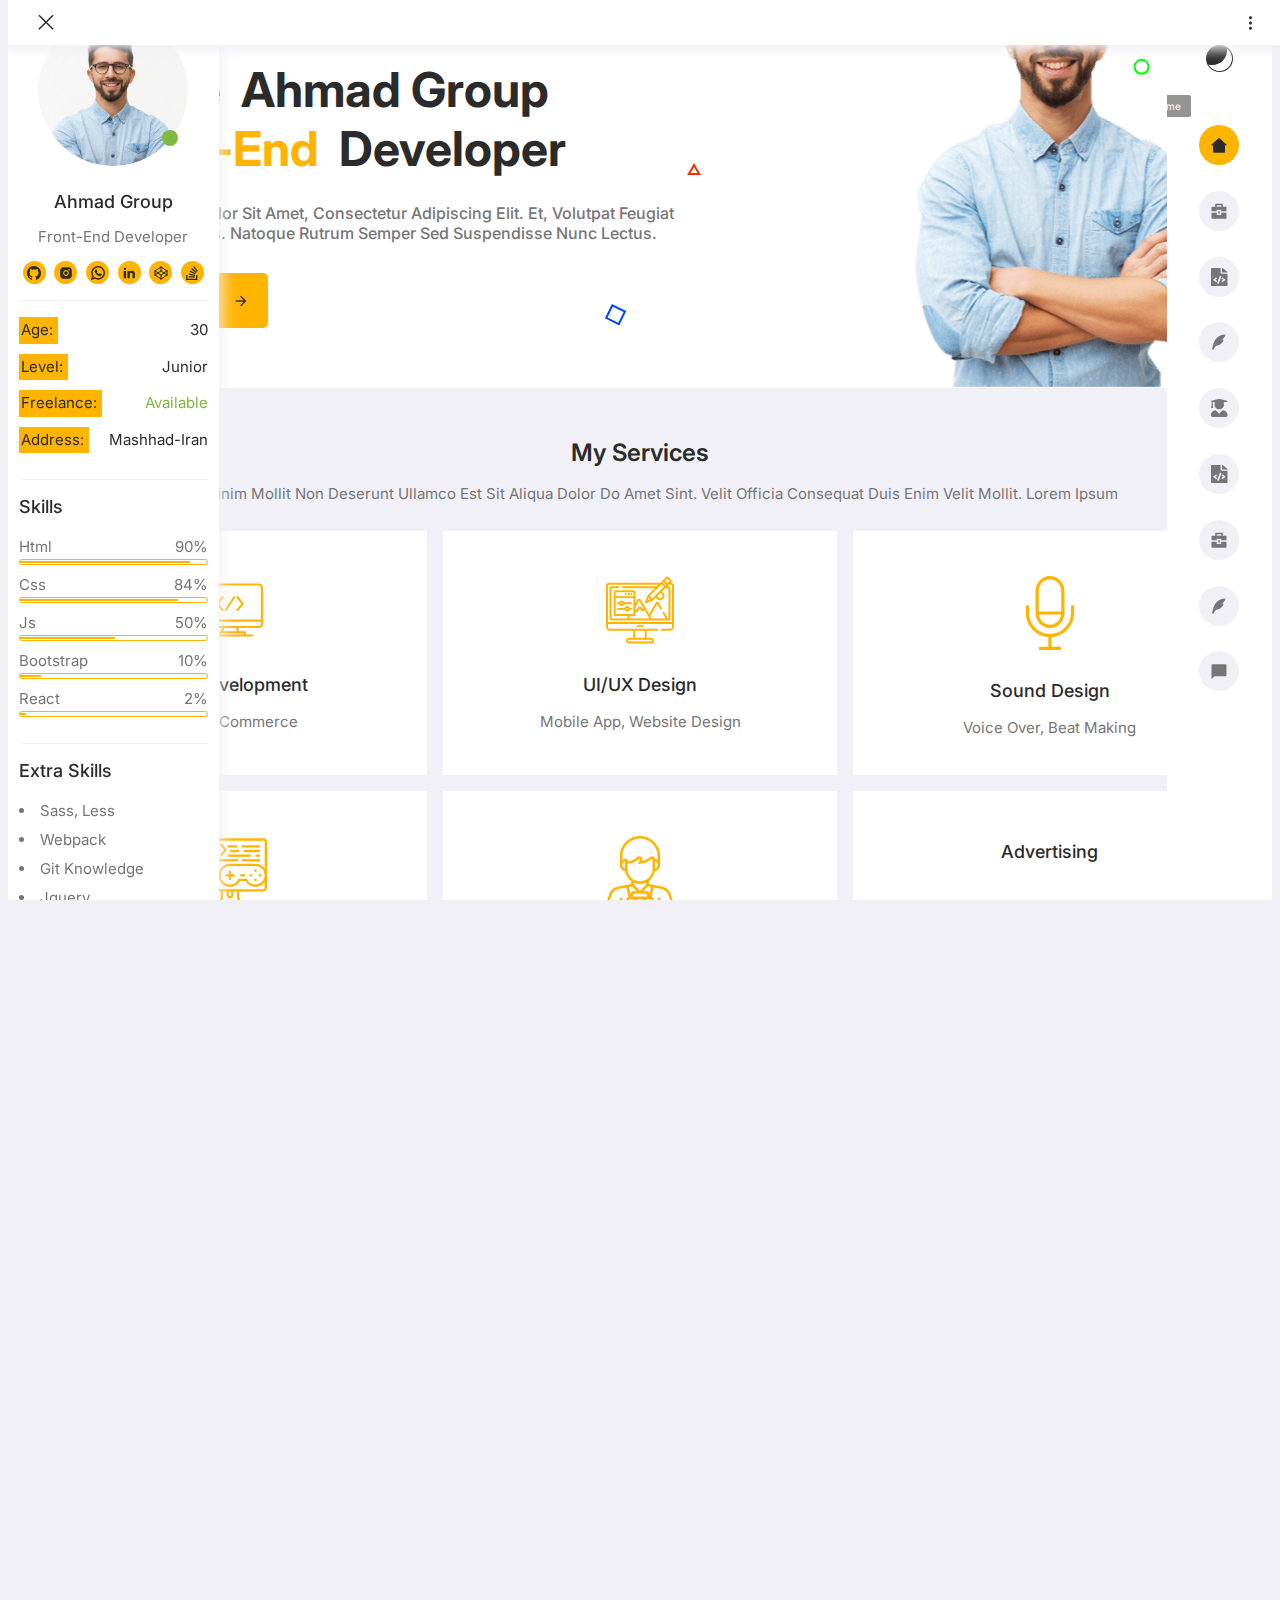
==== commit e72b275e: "Merge branch 'fix-links'" ====
--- a/index.html
+++ b/index.html
@@ -6,7 +6,7 @@
 	<meta http-equiv="X-UA-Compatible" content="IE=edge">
 	<meta name="viewport" content="width=device-width, initial-scale=1.0">
 	<link href="https://fonts.googleapis.com/css2?family=Inter:wght@400;500;600;700&display=swap" rel="stylesheet">
-	<link rel="stylesheet" href="./style.css">
+	<link rel="stylesheet" href="styles/style.css">
 	<title>Document</title>
 </head>
 
@@ -37,33 +37,33 @@
 				<h1>Ahmad Group</h1>
 				<p>front-end developer</p>
 				<ul class="left-menu-social">
-					<li><a href="https://github.com/AhmadMrf">
+					<li><a target="_blank" href="https://github.com/AhmadMrf">
 						<svg width="14" height="14" viewBox="0 0 14 14" fill="" xmlns="http://www.w3.org/2000/svg">
 							<path d="M7.00078 6.01615e-07C3.13283 -0.00160601 0 3.21483 0 7.18476C0 10.3241 1.95978 12.9927 4.68909 13.9727C5.05664 14.0675 5.00034 13.7992 5.00034 13.616V12.3709C2.87789 12.6263 2.79187 11.1836 2.64954 10.9426C2.36175 10.4381 1.68138 10.3096 1.88471 10.0686C2.368 9.81317 2.86069 10.1329 3.43157 10.9989C3.84449 11.627 4.64998 11.521 5.05821 11.4166C5.14736 11.039 5.33817 10.7016 5.60094 10.4398C3.40185 10.0349 2.48531 8.65642 2.48531 7.01767C2.48531 6.2224 2.74025 5.49139 3.24076 4.90177C2.92169 3.92977 3.27047 3.09754 3.31739 2.97384C4.22612 2.89029 5.17082 3.64219 5.24433 3.70163C5.76047 3.55864 6.35013 3.48313 7.01017 3.48313C7.67333 3.48313 8.26455 3.56185 8.78539 3.70645C8.96213 3.56828 9.83801 2.92242 10.6826 3.00115C10.728 3.12486 11.0689 3.9378 10.7686 4.89695C11.2754 5.48818 11.5335 6.22562 11.5335 7.02249C11.5335 8.66445 10.6107 10.0445 8.40532 10.443C8.59421 10.6338 8.7442 10.8613 8.84651 11.1124C8.94883 11.3634 9.00142 11.6328 9.00123 11.905V13.7124C9.01374 13.857 9.00123 14 9.23584 14C12.0058 13.0409 14 10.353 14 7.18637C14 3.21483 10.8656 6.01615e-07 7.00078 6.01615e-07V6.01615e-07Z" />
 							</svg>
 						</a></li>
-					<li><a href="https://www.instagram.com/_mr_mrf_">
+					<li><a target="_blank" href="https://www.instagram.com/_mr_mrf_">
 							<svg width="12" height="12" viewBox="0 0 12 12" fill="" xmlns="http://www.w3.org/2000/svg">
 								<path d="M5.99935 0.166504C7.58427 0.166504 7.78202 0.172337 8.40385 0.201504C9.0251 0.230671 9.44802 0.328087 9.82018 0.472754C10.2052 0.620921 10.5295 0.821587 10.8539 1.14534C11.1505 1.43694 11.38 1.78968 11.5264 2.179C11.6705 2.55059 11.7685 2.97409 11.7977 3.59534C11.8251 4.21717 11.8327 4.41492 11.8327 5.99984C11.8327 7.58475 11.8268 7.7825 11.7977 8.40434C11.7685 9.02559 11.6705 9.4485 11.5264 9.82067C11.3804 10.2102 11.1508 10.563 10.8539 10.8543C10.5622 11.1509 10.2094 11.3804 9.82018 11.5269C9.4486 11.671 9.0251 11.769 8.40385 11.7982C7.78202 11.8256 7.58427 11.8332 5.99935 11.8332C4.41443 11.8332 4.21668 11.8273 3.59485 11.7982C2.9736 11.769 2.55068 11.671 2.17852 11.5269C1.78904 11.3808 1.43624 11.1512 1.14485 10.8543C0.848169 10.5628 0.618642 10.21 0.472266 9.82067C0.327599 9.44909 0.230182 9.02559 0.201016 8.40434C0.173599 7.7825 0.166016 7.58475 0.166016 5.99984C0.166016 4.41492 0.171849 4.21717 0.201016 3.59534C0.230182 2.9735 0.327599 2.55117 0.472266 2.179C0.618237 1.78944 0.847818 1.43661 1.14485 1.14534C1.43632 0.848555 1.7891 0.619013 2.17852 0.472754C2.55068 0.328087 2.97302 0.230671 3.59485 0.201504C4.21668 0.174087 4.41443 0.166504 5.99935 0.166504ZM5.99935 3.08317C5.2258 3.08317 4.48394 3.39046 3.93695 3.93744C3.38997 4.48442 3.08268 5.22629 3.08268 5.99984C3.08268 6.77339 3.38997 7.51525 3.93695 8.06223C4.48394 8.60921 5.2258 8.9165 5.99935 8.9165C6.7729 8.9165 7.51476 8.60921 8.06174 8.06223C8.60873 7.51525 8.91602 6.77339 8.91602 5.99984C8.91602 5.22629 8.60873 4.48442 8.06174 3.93744C7.51476 3.39046 6.7729 3.08317 5.99935 3.08317ZM9.79102 2.93734C9.79102 2.74395 9.71419 2.55848 9.57745 2.42174C9.4407 2.28499 9.25524 2.20817 9.06185 2.20817C8.86846 2.20817 8.683 2.28499 8.54625 2.42174C8.4095 2.55848 8.33268 2.74395 8.33268 2.93734C8.33268 3.13072 8.4095 3.31619 8.54625 3.45294C8.683 3.58968 8.86846 3.6665 9.06185 3.6665C9.25524 3.6665 9.4407 3.58968 9.57745 3.45294C9.71419 3.31619 9.79102 3.13072 9.79102 2.93734ZM5.99935 4.24984C6.46348 4.24984 6.9086 4.43421 7.23679 4.7624C7.56498 5.09059 7.74935 5.53571 7.74935 5.99984C7.74935 6.46397 7.56498 6.90909 7.23679 7.23727C6.9086 7.56546 6.46348 7.74984 5.99935 7.74984C5.53522 7.74984 5.0901 7.56546 4.76191 7.23727C4.43372 6.90909 4.24935 6.46397 4.24935 5.99984C4.24935 5.53571 4.43372 5.09059 4.76191 4.7624C5.0901 4.43421 5.53522 4.24984 5.99935 4.24984Z"/>
 							</svg>
 						</a></li>
-					<li><a href="#">
+					<li><a target="_blank" href="https://wa.me/98936000000">
 						<svg width="14" height="14" viewBox="0 0 14 14" fill="" xmlns="http://www.w3.org/2000/svg">
 							<path d="M10.3593 8.04458C10.332 8.03149 9.31135 7.5289 9.12999 7.46363C9.05594 7.43704 8.97663 7.41108 8.89226 7.41108C8.75444 7.41108 8.63867 7.47977 8.54849 7.61467C8.44654 7.76622 8.1379 8.12699 8.04254 8.23476C8.03008 8.24899 8.01308 8.26599 8.0029 8.26599C7.99376 8.26599 7.83581 8.20095 7.78799 8.18017C6.69313 7.70458 5.86209 6.5609 5.74813 6.36804C5.73186 6.34031 5.73118 6.32772 5.73104 6.32772C5.73504 6.31304 5.77186 6.27613 5.79086 6.25709C5.84645 6.20209 5.90668 6.12959 5.96495 6.05945C5.99254 6.02622 6.02018 5.99295 6.04731 5.96159C6.13186 5.86322 6.16949 5.78686 6.21313 5.6984L6.23599 5.65245C6.34254 5.44077 6.25154 5.26213 6.22213 5.20445C6.19799 5.15618 5.76704 4.11609 5.72122 4.00682C5.61104 3.74313 5.46545 3.62036 5.26313 3.62036C5.24436 3.62036 5.26313 3.62036 5.18441 3.62368C5.08854 3.62772 4.5665 3.69645 4.33568 3.84195C4.09091 3.99627 3.67682 4.48818 3.67682 5.35327C3.67682 6.13186 4.17091 6.86699 4.38304 7.14658C4.38832 7.15363 4.398 7.16795 4.41204 7.18849C5.22445 8.37495 6.23722 9.25422 7.2639 9.66435C8.25231 10.0592 8.72035 10.1048 8.98644 10.1048C8.98649 10.1048 8.98649 10.1048 8.98649 10.1048C9.09831 10.1048 9.18781 10.096 9.26676 10.0883L9.31685 10.0835C9.65831 10.0532 10.4087 9.6644 10.5793 9.19008C10.7138 8.81649 10.7493 8.40831 10.6598 8.26017C10.5985 8.15945 10.4929 8.10877 10.3593 8.04458Z" />
 							<path d="M7.12429 0C3.33265 0 0.247914 3.06155 0.247914 6.82468C0.247914 8.04182 0.573642 9.23323 1.19069 10.276L0.00964108 13.7598C-0.0123589 13.8248 0.00400471 13.8966 0.0520502 13.9455C0.0867321 13.9809 0.133778 14 0.181823 14C0.200232 14 0.218778 13.9972 0.236869 13.9915L3.8696 12.8371C4.86369 13.3682 5.98724 13.6486 7.12433 13.6486C10.9156 13.6486 14 10.5874 14 6.82468C14 3.06155 10.9156 0 7.12429 0ZM7.12429 12.227C6.05433 12.227 5.01801 11.918 4.12719 11.3335C4.09724 11.3138 4.06246 11.3037 4.02746 11.3037C4.00896 11.3037 3.99042 11.3065 3.97237 11.3123L2.1526 11.8907L2.74005 10.1576C2.75905 10.1015 2.74955 10.0396 2.71455 9.99182C2.03619 9.06491 1.6776 7.96977 1.6776 6.82468C1.6776 3.84545 4.12096 1.42164 7.12424 1.42164C10.1272 1.42164 12.5702 3.84545 12.5702 6.82468C12.5703 9.80355 10.1272 12.227 7.12429 12.227Z"/>
 							</svg>
 						</a></li>
-					<li><a href="https://www.linkedin.com/in/ahmad-maroufi-9a1035226/">
+					<li><a target="_blank" href="https://www.linkedin.com/in/ahmad-maroufi-9a1035226/">
 							<svg width="14" height="12" viewBox="0 0 12 12" fill="" xmlns="http://www.w3.org/2000/svg">
 								<path d="M3.04818 1.91676C3.04802 2.22618 2.92496 2.52287 2.70606 2.74155C2.48715 2.96023 2.19035 3.083 1.88093 3.08285C1.57151 3.08269 1.27482 2.95963 1.05614 2.74072C0.837457 2.52182 0.714689 2.22501 0.714844 1.9156C0.714999 1.60618 0.838063 1.30949 1.05697 1.09081C1.27587 0.872125 1.57267 0.749357 1.88209 0.749512C2.19151 0.749667 2.4882 0.872731 2.70688 1.09163C2.92556 1.31053 3.04833 1.60734 3.04818 1.91676ZM3.08318 3.94676H0.749844V11.2501H3.08318V3.94676ZM6.76984 3.94676H4.44818V11.2501H6.74651V7.4176C6.74651 5.2826 9.52901 5.08426 9.52901 7.4176V11.2501H11.8332V6.62426C11.8332 3.0251 7.71484 3.15926 6.74651 4.92676L6.76984 3.94676Z"  />
 							</svg>
 						</a></li>
-						<li><a href="https://codepen.io/ahmadmrf">
+						<li><a target="_blank" href="https://codepen.io/ahmadmrf">
 							<svg id="codepen-svg" width="14" height="14" viewBox="0 0 14 14" fill="" xmlns="http://www.w3.org/2000/svg">
 								<path d="M7 1L13 4.9M7 1L1 4.9M7 1V4.9M13 4.9V9.1M13 4.9L7 9.1M13 9.1L7 13M13 9.1L7 4.9M7 13L1 9.1M7 13V9.1M1 9.1V4.9M1 9.1L7 4.9M1 4.9L7 9.1" stroke="black" stroke-linecap="round" stroke-linejoin="round"/>
 								</svg>
 							</a></li>
-					<li><a href="https://stackoverflow.com/users/10749726/m-r-mrf">
+					<li><a target="_blank" href="https://stackoverflow.com/users/10749726/m-r-mrf">
 						<svg width="14" height="14" viewBox="0 0 14 14" fill="" xmlns="http://www.w3.org/2000/svg">
 							<path d="M12.32 14H1.08276V9.00372H2.32745V12.7553H11.0582V9.00372H12.32V14Z"/>
 							<path d="M3.70869 8.6625L9.83063 9.94131L10.0866 8.71369L3.96463 7.43487L3.70869 8.6625ZM4.51019 5.7295L10.1714 8.372L10.6999 7.24675L5.03869 4.58675L4.51019 5.7295ZM6.07907 2.95006L10.8872 6.94006L11.6887 5.985L6.88057 1.995L6.07907 2.95006ZM9.18313 0L8.17688 0.750313L11.9114 5.76406L12.9176 5.01375L9.18313 0ZM3.57263 11.4931H9.81313V10.2484H3.57263V11.4931Z"/>
@@ -586,7 +586,7 @@
 						<div class="blog-box-content">
 							<h4>How to make web tempates </h4>
 							<p>Lorem ipsum amet, consectetur adipiscing elit. Vitae nulla diam in ac dictum a urna </p>
-							<a href="">
+							<a href="./pages/page404.html">
 								Learn more
 							</a>
 						</div>
@@ -598,7 +598,7 @@
 						<div class="blog-box-content">
 							<h4>make Business card</h4>
 							<p>Lorem ipsum dolor sit amet, consectetur adipiscing elit. Vitae nulla diam in ac dictum a urna </p>
-							<a href="">
+							<a href="./pages/page404.html">
 								Learn more
 							</a>
 						</div>
@@ -610,7 +610,7 @@
 						<div class="blog-box-content">
 							<h4>How to make Flyer Design</h4>
 							<p>Lorem ipsum dolor sit amet, consectetur adipiscing elit. Vitae nulla diam in ac dictum a urna </p>
-							<a href="">
+							<a href="./pages/page404.html">
 								Learn more
 							</a>
 						</div>
@@ -632,7 +632,7 @@
 						<input class="message-form-input" type="text" name="subject" id="form-subject">
 						<label for="form-message">Your Message</label>
 						<textarea class="message-form-input" name="message" id="form-message"></textarea>
-						<input class="btn-rect-style" type="submit" value="send message">
+						<input class="btn-rect-style" type="submit" onsubmit="event.preventDefault()" value="send message">
 					</form>
 				</div>
 				<div class="contact-info">
@@ -718,10 +718,10 @@
 
 			<section id="logos" class="main-menu-content logos">
 				<div class="logos-wrapper">
-					<img class="logo-image" src="./images/logo1.png" alt="logo1">
-					<img class="logo-image" src="./images/logo2.png" alt="logo2">
-					<img class="logo-image" src="./images/logo3.png" alt="logo3">
-					<img class="logo-image" src="./images/logo4.png" alt="logo4">
+					<a href="pages/page404.html"><img class="logo-image" src="./images/logo1.png" alt="logo1"></a>
+					<a href="pages/page404.html"><img class="logo-image" src="./images/logo2.png" alt="logo2"></a>
+					<a href="pages/page404.html"><img class="logo-image" src="./images/logo3.png" alt="logo3"></a>
+					<a href="pages/page404.html"><img class="logo-image" src="./images/logo4.png" alt="logo4"></a>
 				</div>
 			</section>
 
@@ -736,7 +736,7 @@
 
 		</section>
 	</main>
-	<script src="./main.js"></script>
+	<script src="scripts/main.js"></script>
 </body>
 
 </html>
--- a/styles/style.css
+++ b/styles/style.css
@@ -0,0 +1,1352 @@
+/* ---- Variables ---- */
+:root {
+  /*
+		#####light
+		--black: #2B2B2B;
+		--white: #FFFFFF;
+		--background-light: #F0F0F6;
+		#####dark
+		--dark1: #242526;
+		--dark2: #3A3B3C;
+		--background-dark : #18191A;
+		*/
+
+  --color1: #ffffff;
+  --color2: #2b2b2b;
+  --background: #f0f0f6;
+
+  --yellow: #ffb400;
+  --yellow2: #ffc7456f;
+  --available: #7eb942;
+  --white-font: #fafafa;
+  --paragraph: #767676;
+
+  --x-larg-1: normal 700 4.8rem inter, arial;
+  --x-larg-2: normal 700 3.2rem inter, arial;
+  --x-larg-3: normal 700 1.4rem inter, arial;
+  --larg-1: normal 600 2.4rem inter, arial;
+  --larg-2: normal 600 1.4rem inter, arial;
+  --medium-1: normal 500 1.8rem inter, arial;
+  --medium-2: normal 500 1.6rem inter, arial;
+  --medium-3: normal 500 1.4rem inter, arial;
+  --medium-4: normal 500 1.2rem inter, arial;
+  --small-1: normal 400 1.5rem inter, arial;
+  --small-2: normal 400 1.2rem inter, arial;
+  --small-3: normal 400 1rem inter, arial;
+}
+
+/*
+  Josh's Custom CSS Reset
+  https://www.joshwcomeau.com/css/custom-css-reset/
+*/
+*,
+*::before,
+*::after {
+  box-sizing: border-box;
+}
+
+* {
+  margin: 0;
+  padding: 0;
+  border: 0;
+  outline: none;
+}
+
+html {
+  position: relative;
+  font-size: 10px;
+  color: var(--color2);
+}
+
+html,
+body {
+  scroll-behavior: smooth;
+  background-color: var(--background);
+  height: 100%;
+  overflow-x: hidden;
+}
+
+body {
+  font-size: 1.5rem;
+  font-family: inter;
+  line-height: 1.5;
+  -webkit-font-smoothing: antialiased;
+}
+
+table,
+thead,
+tbody,
+tfoot,
+tr,
+th,
+td {
+  display: block;
+  width: auto;
+  height: auto;
+  margin: 0;
+  padding: 0;
+  border: none;
+  border-collapse: inherit;
+  border-spacing: 0;
+  border-color: inherit;
+  vertical-align: inherit;
+  text-align: left;
+  font: inherit;
+  font-weight: inherit;
+  -webkit-border-horizontal-spacing: 0;
+  -webkit-border-vertical-spacing: 0;
+}
+
+th,
+td {
+  display: inline;
+}
+
+img,
+picture,
+video,
+canvas,
+svg {
+  display: block;
+  max-width: 100%;
+}
+
+input,
+button,
+textarea,
+select {
+  font: inherit;
+}
+
+p,
+h1,
+h2,
+h3,
+h4,
+h5,
+h6 {
+  overflow-wrap: break-word;
+}
+
+ol,
+ul {
+  list-style: none;
+  font: inherit;
+}
+
+a {
+  color: inherit;
+  text-decoration: none;
+}
+
+/* ---- dark mode ---- */
+
+/* --- my styles --- */
+
+main {
+  display: grid;
+  grid-template-columns: repeat(12, minmax(0, 1fr));
+  text-transform: capitalize;
+  max-width: 1264px;
+  margin: 0 auto;
+}
+
+.top-navigation-menus {
+  background-color: var(--color1);
+  height: 4.5rem;
+  width: 100%;
+  display: flex;
+  align-items: center;
+  justify-content: space-between;
+  padding: 1rem 2.5rem;
+  position: fixed;
+  z-index: 3;
+  transition: all 0.3s;
+  transform: translateY(0);
+  box-shadow: 0 0 12px 5px var(--background);
+}
+
+.top-navigation-menus span {
+  min-width: 2.5rem;
+  display: flex;
+  justify-content: center;
+}
+
+.top-navigation-menu-left span svg rect {
+  transform-box: fill-box;
+  transform-origin: center;
+  transition: all 0.2s;
+}
+
+.top-navigation-menu-left span.active svg rect:nth-child(1) {
+  transform: translateY(6px) rotate(45deg);
+  transform-origin: center;
+  transform-box: fill-box;
+}
+
+.top-navigation-menu-left span.active svg rect:nth-child(2) {
+  opacity: 0;
+}
+
+.top-navigation-menu-left span.active svg rect:nth-child(3) {
+  transform: translateY(-6px) rotate(-45deg);
+  transform-origin: center;
+  transform-box: fill-box;
+}
+.top-navigation-menu-right svg,
+.top-navigation-menu-left svg {
+  fill: var(--color2);
+}
+
+button,
+.top-navigation-menus span,
+.right-menu-navbar li,
+.toggle-theme,
+.my-services-box h3,
+.recommend-box h4,
+.row-box h4,
+.portfolio-filter li,
+#morePortfolio,
+.portfolio-box,
+.blog-box-content h4,
+input[type="submit"],
+.logos-wrapper img {
+  cursor: pointer;
+}
+
+/* --- side styles --- */
+
+.left-menu,
+.right-menu {
+	grid-row: 1;
+	display: flex;
+	flex-flow: column nowrap;
+	align-items: center;
+	padding-top: 3rem;
+	background-color: var(--color1);
+	height: 100vh;
+	overflow: hidden;
+	position: sticky;
+	top: 0;
+	z-index: 1;
+	transition: all 0.3s;
+}
+
+.left-menu:hover,
+.right-menu:hover{
+	overflow-y: auto;
+}
+/* --- side- left menu styles --- */
+
+.left-menu {
+  grid-column: 1/4;
+  min-width: 25rem;
+  transform: translateX(-110%);
+}
+
+.left-menu.active {
+  transform: translateX(0);
+  min-width: 25rem;
+  padding-top: 3rem;
+  box-shadow: 2px 0 15px var(--background);
+}
+
+.left-menu-content {
+	display: flex;
+	flex-flow: column nowrap;
+	align-items: center;
+	width: 90%;
+	padding: calc(1vh + .7rem) 0;
+	border-bottom: 1px solid var(--background);
+}
+
+.profile .left-menu-pic-wrapper {
+  max-width: 15rem;
+  position: relative;
+  padding: 2.5rem 0;
+}
+
+.profile .left-menu-pic-wrapper img {
+  border-radius: 50%;
+}
+
+.profile .left-menu-pic-wrapper span {
+  position: absolute;
+  bottom: 4.5rem;
+  right: 1rem;
+  display: inline-block;
+  width: 1.6rem;
+  height: 1.6rem;
+  border-radius: 50%;
+  background-color: var(--available);
+}
+
+.profile h1 {
+  font: var(--medium-1);
+}
+
+.profile p {
+  font: var(--small-1);
+  color: var(--paragraph);
+  padding: 1.5rem 0;
+}
+
+.profile .left-menu-social {
+  width: 100%;
+  display: flex;
+  justify-content: space-around;
+}
+
+.profile .left-menu-social li:last-child {
+  display: none;
+}
+
+.profile .left-menu-social a {
+  background-color: var(--yellow);
+  width: 2.3rem;
+  height: 2.3rem;
+  border-radius: 50%;
+  display: flex;
+  align-items: center;
+  justify-content: center;
+}
+.left-menu-social svg {
+  fill: var(--color2);
+}
+.left-menu-social svg#codepen-svg path{
+	stroke: var(--color2)
+}
+.about table {
+  width: 100%;
+}
+
+.about tr {
+  display: flex;
+  flex-wrap: wrap;
+  justify-content: space-between;
+  align-items: center;
+  gap: 0.5rem;
+  margin-bottom: 1rem;
+}
+
+.about tr td:first-child {
+  background-color: var(--yellow);
+  padding: 0.2rem 0.5rem 0.2rem 0.2rem;
+}
+
+.about .about-address {
+  justify-content: center;
+}
+
+.about .about-address td:first-child {
+  flex: 1;
+  text-align: center;
+}
+
+.about .availebel {
+  color: var(--available);
+}
+
+.skills {
+  align-items: flex-start;
+}
+
+.skills p {
+  font: var(--medium-1);
+  margin-bottom: 1rem;
+}
+
+.skills ul {
+  width: 100%;
+}
+
+.skills ul li {
+  display: flex;
+  justify-content: space-between;
+  flex-wrap: wrap;
+  font: var(--small-1);
+  color: var(--paragraph);
+  margin: 1rem 0;
+}
+
+.skills .progress-bar {
+  width: 100%;
+  height: 0.6rem;
+  border-radius: 30px;
+  padding: 0.8px;
+  margin-top: 0.3rem;
+  border: 1px solid var(--yellow);
+}
+
+.skills .progress-bar-percent {
+  width: 60%;
+  background-color: var(--yellow);
+  height: 100%;
+}
+
+.skills .extra-skills li {
+  display: list-item;
+  list-style: inside url("icons/skills-icon.svg");
+}
+
+.left-menu-button .btn-rect-style {
+	width: 100%;
+	font: var(--larg-2);
+	display: flex;
+	justify-content: space-around;
+	align-items: center;
+	height: 4rem;
+}
+.left-menu button.clicked #arrow {
+  animation: clicked 0.7s linear 0.3s 3;
+}
+@keyframes clicked {
+  100% {
+    transform: translateY(15px);
+  }
+}
+/* --- side- right menu styles --- */
+
+.right-menu {
+	gap: calc(3vh + 2rem);
+	grid-column: 12/13;
+	transform: translateX(110%);
+}
+
+.right-menu.active {
+  justify-self: end;
+  min-width: 8.5rem;
+  transform: translateX(0);
+  padding-top: 3rem;
+  box-shadow: -2px 0 15px var(--background);
+}
+
+.right-menu-navbar {
+	display: flex;
+	flex-flow: column nowrap;
+	gap: calc(1.2vh + 1.5rem);
+	margin-bottom: 3rem;
+}
+
+.right-menu-navbar li,
+.toggle-theme {
+  position: relative;
+  width: 4rem;
+  height: 4rem;
+  border-radius: 50%;
+  background-color: var(--background);
+}
+.right-menu-navbar li a {
+  width: 100%;
+  height: 100%;
+  display: flex;
+  justify-content: center;
+  align-items: center;
+}
+.toggle-theme {
+  background-color: initial;
+  margin-top: 5rem;
+  display: flex;
+  justify-content: center;
+  align-items: center;
+}
+.toggle-theme circle {
+  fill: var(--color2);
+}
+.toggle-theme path {
+  fill: var(--color1);
+}
+
+.right-menu-navbar li span,
+.toggle-theme span {
+  font: var(--small-3);
+  color: var(--paragraph);
+  position: absolute;
+  width: max-content;
+  padding: 0.5rem 1rem;
+  top: 95%;
+  transition: all 0.3s;
+}
+
+.right-menu-navbar li:hover {
+  background-color: var(--yellow2);
+}
+.right-menu-navbar li.active {
+  background-color: var(--yellow);
+}
+
+.right-menu-navbar li:hover span,
+.right-menu-navbar li.active span,
+.toggle-theme:hover span {
+  color: var(--color2);
+}
+
+.right-menu-navbar li:hover svg path,
+.right-menu-navbar li.active svg path {
+  fill: var(--color2);
+}
+
+/* --- main menu styles --- */
+
+.main-menu {
+  grid-column: 1/-1;
+  grid-row: 1;
+  display: flex;
+  flex-direction: column;
+  align-items: center;
+}
+
+.main-menu h4 {
+  font: var(--medium-1);
+  color: var(--color2);
+}
+
+.main-menu p {
+  font: var(--small-1);
+  color: var(--paragraph);
+  line-height: 1.6;
+}
+
+.main-menu-content {
+  display: flex;
+  flex-direction: column;
+  align-items: center;
+  width: 95%;
+  margin-bottom: 5rem;
+  transition: width 0.3s;
+}
+
+.main-menu-content h2,
+.main-menu-content p,
+.main-menu-content h3,
+.main-menu-content h4 {
+  text-align: center;
+}
+
+.main-menu-content-title {
+  font: var(--larg-1);
+  color: var(--color2);
+}
+
+.main-menu-content-subtitle {
+  font: var(--small-1);
+  margin: 1.5rem 0 2.5rem 0;
+}
+
+/* --- general styles --- */
+
+.btn-rect-style {
+  background: var(--yellow);
+  color: var(--color2);
+  border-radius: 0.5rem;
+  text-transform: uppercase;
+}
+
+/* --- header styles --- */
+
+header.main-menu-content {
+  position: relative;
+  padding: 6rem;
+  background-color: var(--color1);
+}
+
+.header-content {
+  display: flex;
+  flex-flow: column nowrap;
+  align-items: center;
+}
+
+header p,
+.header-img-wrapper {
+  display: none;
+}
+
+header .btn-rect-style {
+  font: var(--medium-2);
+  width: 17.5rem;
+  height: 5.5rem;
+  padding: 1.6rem 2rem;
+}
+
+header .btn-rect-style {
+  display: flex;
+  gap: 1.5rem;
+  justify-content: center;
+  align-items: center;
+}
+.btn-rect-style svg {
+  fill: var(--color2);
+}
+
+header h1 {
+  font: var(--x-larg-2);
+  text-align: center;
+  margin-bottom: 2.5rem;
+}
+
+header h1 span {
+  display: block;
+  margin-right: 1rem;
+}
+
+header .highlight {
+  color: var(--yellow);
+  white-space: nowrap;
+}
+
+header svg.shape {
+  position: absolute;
+}
+
+header svg.shape:nth-of-type(1) {
+  /* green cirlce */
+  top: 15%;
+  right: 20%;
+}
+
+header svg.shape:nth-of-type(5) {
+  /* yellow rect */
+  top: 15%;
+  left: 20%;
+}
+
+header svg.shape:nth-of-type(3) {
+  /* red triangle */
+  bottom: 35%;
+  right: 10%;
+}
+
+header svg.shape:nth-of-type(2) {
+  /* yellow circle */
+  bottom: 10%;
+  left: 10%;
+}
+
+header svg.shape:nth-of-type(4) {
+  /* blue rect */
+  bottom: 55%;
+  left: 12%;
+}
+
+/* --- servises style --- */
+
+.main-menu-content-wrapper {
+  width: 100%;
+}
+
+.multi-colum-boxes {
+  /* --n: 4;  (n-1) = maximum column */
+  display: grid;
+  /* grid-template-columns: repeat(auto-fill, minmax(max(25rem, 100%/var(--n)), 1fr)); */
+  gap: 1.6rem;
+}
+
+.my-services-box,
+.plans-box,
+.recommend-box,
+.portfolio-box,
+.blog-box {
+  display: flex;
+  flex-flow: column nowrap;
+  align-items: center;
+  gap: 1.5rem;
+  background: var(--color1);
+}
+
+.my-services-box {
+  padding: 3.5rem 2.5rem;
+}
+
+.my-services-box svg {
+  margin-top: 1rem;
+}
+
+.my-services-box h3 {
+  margin-top: 1.5rem;
+  font: var(--medium-1);
+}
+
+.my-services-box h3.without-icon {
+  margin-bottom: 2rem;
+}
+
+.my-services-box .text-link {
+  font: var(--larg-2);
+  color: var(--yellow);
+}
+
+.my-services-box .text-link::after {
+  display: inline-block;
+  content: url(./icons/s-arrow.svg);
+  margin-left: 0.5rem;
+}
+
+/* --- price-plans styles --- */
+
+.plans-box {
+  /* styles in myservises */
+  padding: 2.5rem;
+  gap: 1rem;
+}
+
+.plan-title {
+  font: var(--larg-1);
+  margin: 2.5rem 0 0.5rem;
+}
+
+.plan-price span:nth-child(1) {
+  font: var(--x-larg-2);
+}
+
+.plan-price span:nth-child(2) {
+  color: var(--paragraph);
+  margin-left: 1rem;
+}
+
+.plans-futures {
+  padding: 0 2rem;
+  width: 100%;
+  line-height: 2.5;
+}
+
+.plans-futures li {
+  padding-left: 1.5rem;
+  color: var(--paragraph);
+  list-style: url(./icons/multip.svg);
+}
+
+.plans-futures li[data-future="active"] {
+  list-style: url(./icons/tik.svg);
+  color: inherit;
+}
+
+.btn-ellipse-style {
+  width: 17rem;
+  height: 4rem;
+  border-radius: 3rem;
+  font: var(--x-larg-3);
+  background: #ffffff;
+  box-shadow: 0px 1px 10px rgba(0, 0, 0, 0.15);
+}
+
+.plans-popular {
+  position: relative;
+  padding-top: 2.5rem;
+}
+
+.plans-popular::before {
+  content: "most popular";
+  display: flex;
+  justify-content: center;
+  align-items: center;
+  width: 100%;
+  height: 4rem;
+  background: var(--yellow);
+  position: absolute;
+  top: 0;
+  left: 0;
+}
+
+.plans-popular button {
+  background: var(--yellow);
+}
+
+/* --- recommendation styles --- */
+
+.one-row-boxes {
+  display: grid;
+  grid-template-columns: repeat(3, minmax(22.5rem, auto));
+  grid-auto-flow: column;
+  gap: 1.5rem;
+  overflow-x: auto;
+}
+
+.recommend-box {
+  /* some style above */
+  grid-column: inherit;
+  align-items: start;
+  padding: 2.5rem 1rem 2rem 2rem;
+  gap: 2rem;
+}
+
+.recommend-rating-stars {
+  display: flex;
+  gap: 0.5rem;
+}
+
+.recommend-box h4 {
+  font: var(--medium-1);
+  max-width: 100%;
+}
+
+.recommend-box p {
+  text-overflow: ellipsis;
+  word-wrap: break-word;
+  overflow: auto;
+  max-height: 6.8rem;
+  text-align: left;
+}
+
+.recommend-box-profile {
+  display: flex;
+  gap: 1.5rem;
+  max-width: 100%;
+}
+
+.recommend-box-profile div {
+  min-width: 0;
+}
+
+.recommend-box h4,
+.recommend-box-profile div p {
+  white-space: nowrap;
+  overflow: hidden;
+  text-overflow: ellipsis;
+}
+
+.recommend-box-profile img {
+  width: 5rem;
+  height: 5rem;
+  border-radius: 50%;
+}
+
+.dot-slider-wrapper span {
+  display: inline-block;
+  width: 1rem;
+  height: 1rem;
+  border-radius: 50%;
+  margin: 2rem 0.7rem;
+  background-color: var(--yellow2);
+}
+
+.dot-slider-wrapper span:hover {
+  background-color: var(--yellow);
+}
+
+/* --- education & history styles --- */
+
+.multi-row-boxes {
+  display: flex;
+  flex-flow: column;
+  gap: 1.5rem;
+}
+
+.row-box {
+  display: flex;
+  flex-direction: column;
+  align-items: flex-start;
+  gap: 1rem;
+  padding: 2.5rem;
+  background-color: var(--color1);
+}
+
+.row-box h4 {
+  margin: 1rem 0;
+  text-align: left;
+  overflow: hidden;
+  text-overflow: ellipsis;
+  white-space: nowrap;
+}
+
+.row-box-title,
+.row-box-description {
+  max-width: 100%;
+}
+
+.row-box-title span {
+  margin-right: 1rem;
+  color: var(--paragraph);
+}
+
+.row-box-title span:nth-of-type(2) {
+  color: var(--white-font);
+  font: var(--small-3);
+  padding: 0.5rem;
+  background-color: var(--yellow);
+}
+
+.row-box-description p {
+  font-size: var(--small-1);
+  overflow: auto;
+  max-height: 10.5rem;
+  text-align: left;
+  padding: 1rem 0;
+}
+
+/* --- Portfolio styles --- */
+#portfolio-dialog {
+  visibility: hidden;
+  opacity: 0.1;
+  width: 80vw;
+  /* height: 80vh; */
+  background-color: var(--background);
+  position: absolute;
+  z-index: 2;
+  top: 10%;
+  transform: scale(0.5);
+  transition: all 0.3s;
+}
+#portfolio-dialog.dialog-open {
+  visibility: visible;
+  opacity: 1;
+  transform: scale(1);
+}
+#portfolio-dialog.dialog-open img {
+  width: 100%;
+  height: 100%;
+  object-fit: cover;
+}
+#dialog-close {
+  width: 2rem;
+  height: 2rem;
+  background-image: url(./icons/multip.svg);
+  background-repeat: no-repeat;
+  background-position: center;
+  background-size: 100%;
+  position: absolute;
+  right: 15px;
+  top: 15px;
+}
+#dialog-close:hover {
+  transform: scale(1.1);
+}
+.portfolio-filter {
+  max-width: 100%;
+  overflow-x: auto;
+  display: flex;
+  flex-wrap: nowrap;
+  padding: 0.5rem 0;
+  padding-bottom: 1.2rem;
+  margin-bottom: 2rem;
+}
+
+.portfolio-filter li {
+  white-space: nowrap;
+  margin-right: 1.5rem;
+}
+
+.portfolio-filter li.selected {
+  color: var(--yellow);
+}
+
+.portfolio-box {
+  background: none;
+  position: relative;
+}
+
+.portfolio-box.filter {
+  display: none;
+}
+
+.portfolio-box:hover:before {
+  content: "";
+  display: block;
+  position: absolute;
+  width: 100%;
+  min-height: 100%;
+  background: var(--yellow2);
+  top: 0;
+  left: 0;
+  opacity: 0.5;
+}
+
+.portfolio-box a {
+  display: block;
+  width: 100%;
+  height: 100%;
+}
+
+.portfolio-box a img {
+  min-width: 100%;
+}
+#morePortfolio {
+  font: var(--medium-2);
+  color: var(--yellow);
+  margin-top: 2.5rem;
+  padding: 1rem;
+}
+/* --- blog styles --- */
+.blog-box {
+  align-items: stretch;
+}
+
+.blog-box-image img {
+  min-width: 100%;
+}
+
+.blog-box-content {
+  max-width: 100%;
+  padding: 2rem;
+  display: flex;
+  flex-direction: column;
+  align-items: flex-start;
+  gap: 1rem;
+}
+
+.blog-box-content > * {
+  max-width: 100%;
+}
+
+.blog-box-content h4,
+.blog-box-content p {
+  text-align: left;
+  overflow: auto;
+  padding: 1rem 0;
+  min-height: 6rem;
+  max-height: 10.5rem;
+}
+
+.blog-box-content a {
+  font: var(--medium-3);
+  color: var(--yellow);
+  overflow: hidden;
+  white-space: nowrap;
+  display: inline-block;
+  min-width: 15rem;
+}
+
+/* --- contact form , information styles --- */
+
+.contact-form {
+  gap: 2.5rem;
+}
+
+.message-form,
+.contact-info {
+  display: flex;
+  flex-direction: column;
+  align-items: flex-start;
+  width: 100%;
+  height: 100%;
+}
+
+.message-form h2,
+.contact-info h2 {
+  font: var(--larg-1);
+  margin-bottom: 2rem;
+}
+
+.message-form form {
+  background: var(--color1);
+  padding: 2.5rem;
+  width: 100%;
+  height: 100%;
+  display: flex;
+  flex-direction: column;
+  align-items: flex-start;
+}
+
+.message-form-input {
+  min-height: 4rem;
+  width: 100%;
+  background: var(--background);
+  margin: 0.5rem 0 2.5rem;
+  padding: 0.5rem 1rem;
+  color: var(--paragraph);
+}
+
+.message-form textarea {
+  resize: none;
+  flex: 1;
+  min-height: 13rem;
+}
+
+.message-form .btn-rect-style {
+  min-width: 15.5rem;
+  min-height: 3.5rem;
+  border-radius: 0;
+  font: var(--larg-2);
+}
+
+.contact-box {
+  background: var(--color1);
+  width: 100%;
+  margin: 0 auto;
+  margin-bottom: 2.5rem;
+  padding: 2.5rem 2.5rem 1.5rem 2.5rem;
+  text-align: center;
+}
+
+.contact-box:last-child {
+  margin-bottom: 0;
+}
+
+.contact-box span {
+  width: 4rem;
+  height: 4rem;
+  border-radius: 50%;
+  margin-bottom: 1rem;
+  background: var(--yellow);
+  display: inline-block;
+  padding: 1.2rem;
+}
+.contact-box svg {
+  fill: var(--color2);
+}
+
+.contact-box table tr {
+  display: flex;
+  justify-content: space-between;
+  align-items: center;
+  padding: 0.7rem 0;
+}
+
+.contact-box table tr td:first-child {
+  font: var(--medium-2);
+  padding-right: 1rem;
+  white-space: nowrap;
+}
+
+.contact-box table tr td:last-child {
+  min-width: 0;
+  white-space: nowrap;
+  overflow-x: auto;
+}
+
+/* --- map --- */
+
+.map-wrapper {
+  background-image: url(images/Map.jpg);
+  width: 100%;
+  height: 30vw;
+  background-position: center;
+  background-size: cover;
+}
+
+/* --- logos --- */
+
+.logos-wrapper {
+  width: 100%;
+  display: flex;
+  justify-content: space-evenly;
+  gap: 1rem;
+}
+
+.logos-wrapper img {
+  min-width: 0;
+}
+
+/* --- footer --- */
+
+.footer {
+  display: flex;
+  justify-content: center;
+  margin: 0;
+  min-height: 5vw;
+  width: 100%;
+  background: var(--color1);
+  font: var(--small-1);
+}
+
+/* --- landscape mobile --- */
+
+@media only screen and (min-width: 576px) {
+  .multi-colum-boxes {
+    grid-template-columns: repeat(2, minmax(0, 1fr));
+  }
+}
+
+/* ---  tablet --- */
+
+@media only screen and (min-width: 768px) {
+  .header-content h1 {
+    font: var(--x-larg-1);
+  }
+
+  .header p {
+    display: block;
+    font: var(--medium-2);
+    padding: 0 5rem 3rem 5rem;
+  }
+
+  .multi-colum-boxes {
+    grid-template-columns: repeat(3, minmax(0, 1fr));
+  }
+
+  #portfolio-dialog {
+    width: 85vh;
+    height: 85vh;
+  }
+  .contact-form {
+    flex-direction: row;
+  }
+
+  .contact-info {
+    flex: 0 0 35%;
+  }
+}
+
+/* ---  desktop --- */
+
+@media only screen and (min-width: 992px) {
+  .left-menu.active,
+  .right-menu.active {
+    min-width: auto;
+    justify-self: auto;
+  }
+
+	.left-menu.active,
+	.right-menu.active {
+		min-width: auto;
+		justify-self: auto;
+		padding-top: unset;
+	}
+
+  .right-menu {
+    grid-column: 12 / 13;
+    transform: translateX(0);
+  }
+
+	.right-menu {
+		grid-column: 12 / 13;
+		transform: translateX(0);
+		padding-top: unset;
+	}
+	.right-menu:hover .right-menu-navbar li span{
+		opacity: .8;
+		animation: right-menu-icon-opacity;
+		animation-play-state: paused;
+	}
+
+	.toggle-theme{
+		margin-top: calc(2vh + 2rem);
+	}
+	.right-menu-navbar li span,
+	.toggle-theme span {
+		visibility: hidden;
+		opacity: 0;
+		color: var(--color1);
+		background-color: var(--color2);
+		border-radius: 2px;
+		right: 2rem;
+		top: unset;
+		transition: all .3s;
+		z-index: -1;
+	}
+
+	.right-menu-navbar li span::after,
+	.toggle-theme span::after {
+		display: inline-block;
+		border: .6rem solid transparent;
+		border-left-color: var(--color2);
+		height: 1.2rem;
+		position: absolute;
+		bottom: 25%;
+		left: 100%;
+	}
+
+  .right-menu-navbar li:hover span,
+  .right-menu-navbar li.active span,
+  .toggle-theme:hover span {
+    visibility: visible;
+    opacity: 1;
+    top: -3rem;
+    color: var(--color1);
+  }
+
+	.right-menu-navbar li:hover span,
+	.right-menu-navbar li.active span,
+	.toggle-theme:hover span {
+		visibility: visible;
+		opacity: .5;
+		right: calc(100% + 8px);
+		color: var(--color1);
+		animation: right-menu-icon-opacity 1.5s;
+	}
+	@keyframes right-menu-icon-opacity {
+		0%{opacity: 1;}
+		80%{opacity: 1;}
+		100%{opacity: .5;}
+	}
+
+	.right-menu-navbar li:hover svg path,
+	.right-menu-navbar li.active svg path{
+		fill: var(--color2);
+	}
+	
+	.left-menu {
+		transform: translateX(0);
+		grid-column: 1 / 3;
+		min-width: unset;
+		padding-top: unset;
+	}
+
+	.profile .left-menu-pic-wrapper{
+		padding-top: 0;
+	}
+
+  header.main-menu-content {
+    flex-direction: row;
+    align-items: flex-end;
+  }
+
+  .header-content {
+    align-items: flex-start;
+  }
+
+  .header-content h1 {
+    text-align: left;
+  }
+
+  .header-content h1 span {
+    display: inline;
+  }
+
+  .header-content p {
+    padding-left: 0;
+    text-align: left;
+  }
+
+  .header-img-wrapper {
+    display: initial;
+    flex: 1 0 40%;
+  }
+
+  .header-img-wrapper img {
+    position: absolute;
+    bottom: 0;
+    right: 2%;
+  }
+
+  header svg.shape:nth-of-type(1) {
+    right: 8%;
+  }
+
+  header svg.shape:nth-of-type(2) {
+    bottom: 5%;
+  }
+
+  header svg.shape:nth-of-type(3) {
+    bottom: 55%;
+    right: 45%;
+  }
+
+  header svg.shape:nth-of-type(4) {
+    bottom: 16%;
+    left: 47%;
+  }
+
+  header svg.shape:nth-of-type(5) {
+    top: 6%;
+  }
+
+  .main-menu-content {
+    width: 96%;
+  }
+}
+
+/* ---  wide desktop --- */
+
+@media only screen and (min-width: 1200px) {
+  .profile .left-menu-social li:last-child {
+    display: flex;
+  }
+
+  .about .about-address {
+    justify-content: space-between;
+  }
+
+  .about .about-address td:first-child {
+    flex: 0;
+  }
+}
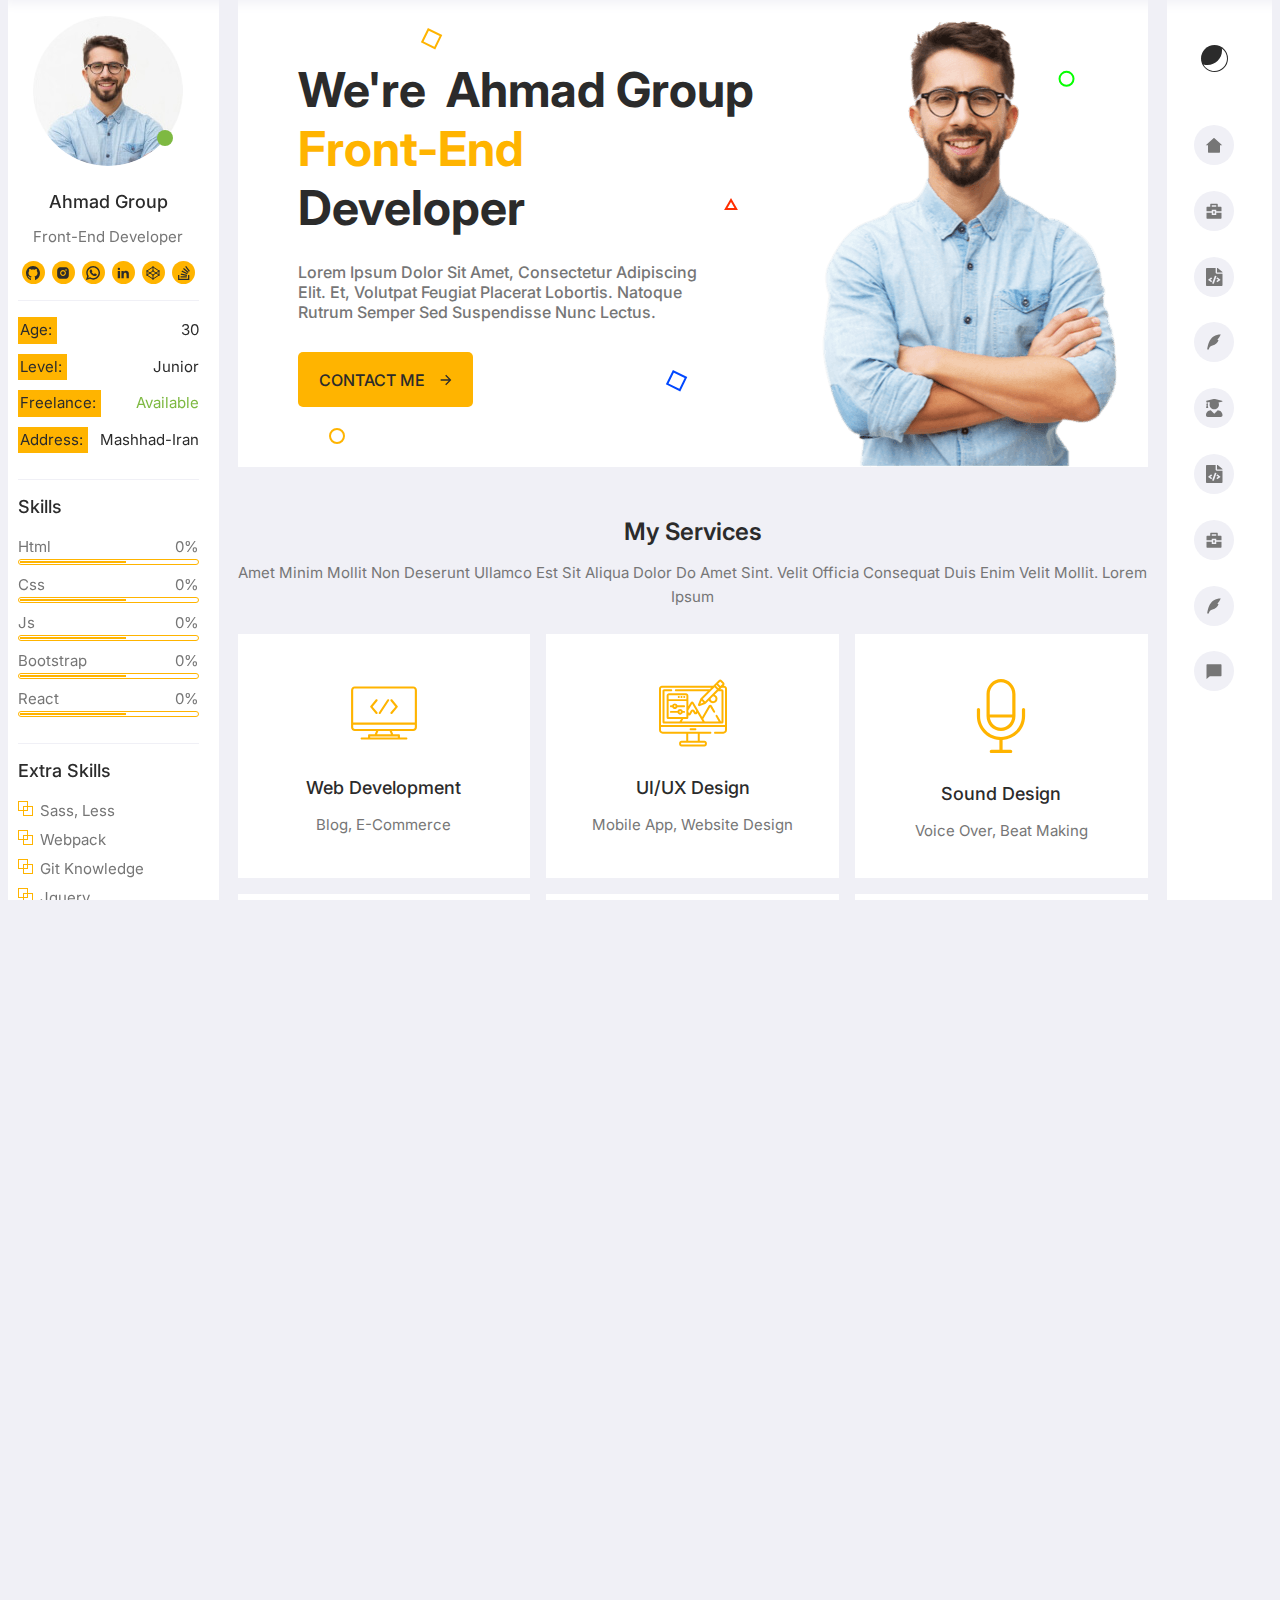
==== commit 9cda705c: "show tippy on scroll" ====
--- a/index.html
+++ b/index.html
@@ -156,7 +156,7 @@
 
 
 		<section class="right-menu">
-			<div class="toggle-theme">
+			<div data-name="light" class="toggle-theme">
 				<svg width="27" height="27" viewBox="0 0 27 27" fill="" xmlns="http://www.w3.org/2000/svg">
 <circle cx="13.5" cy="13.5" r="13.5" transform="rotate(-180 13.5 13.5)"/>
 <path fill-rule="evenodd" clip-rule="evenodd" d="M2.5 19.4409C3.77148 19.8052 5.11133 20 6.5 20C14.5078 20 21 13.5083 21 5.5C21 4.78174 20.9492 4.07568 20.8477 3.38574C23.9707 5.6582 26 9.34229 26 13.5C26 20.4033 20.4043 26 13.5 26C8.74609 26 4.61328 23.3467 2.5 19.4409Z"/>
@@ -736,6 +736,8 @@
 
 		</section>
 	</main>
+	<script src="https://unpkg.com/@popperjs/core@2"></script>
+  <script src="https://unpkg.com/tippy.js@6"></script>
 	<script src="scripts/main.js"></script>
 </body>
 
--- a/styles/style.css
+++ b/styles/style.css
@@ -1,6 +1,6 @@
 /* ---- Variables ---- */
 :root {
-  /*
+		/*
 		#####light
 		--black: #2B2B2B;
 		--white: #FFFFFF;
@@ -10,29 +10,30 @@
 		--dark2: #3A3B3C;
 		--background-dark : #18191A;
 		*/
-
-  --color1: #ffffff;
-  --color2: #2b2b2b;
-  --background: #f0f0f6;
-
-  --yellow: #ffb400;
-  --yellow2: #ffc7456f;
-  --available: #7eb942;
-  --white-font: #fafafa;
-  --paragraph: #767676;
-
-  --x-larg-1: normal 700 4.8rem inter, arial;
-  --x-larg-2: normal 700 3.2rem inter, arial;
-  --x-larg-3: normal 700 1.4rem inter, arial;
-  --larg-1: normal 600 2.4rem inter, arial;
-  --larg-2: normal 600 1.4rem inter, arial;
-  --medium-1: normal 500 1.8rem inter, arial;
-  --medium-2: normal 500 1.6rem inter, arial;
-  --medium-3: normal 500 1.4rem inter, arial;
-  --medium-4: normal 500 1.2rem inter, arial;
-  --small-1: normal 400 1.5rem inter, arial;
-  --small-2: normal 400 1.2rem inter, arial;
-  --small-3: normal 400 1rem inter, arial;
+	
+	--color1: #FFFFFF;
+	--color2: #2B2B2B;
+	--background: #F0F0F6;
+
+	--yellow: #ffb400;
+	--yellow2: #ffc7456f;
+	--available: #7EB942;
+	--white-font: #FAFAFA;
+	--paragraph: #767676;
+
+
+	--x-larg-1: normal 700 4.8rem inter, arial;
+	--x-larg-2: normal 700 3.2rem inter, arial;
+	--x-larg-3: normal 700 1.4rem inter, arial;
+	--larg-1: normal 600 2.4rem inter, arial;
+	--larg-2: normal 600 1.4rem inter, arial;
+	--medium-1: normal 500 1.8rem inter, arial;
+	--medium-2: normal 500 1.6rem inter, arial;
+	--medium-3: normal 500 1.4rem inter, arial;
+	--medium-4: normal 500 1.2rem inter, arial;
+	--small-1: normal 400 1.5rem inter, arial;
+	--small-2: normal 400 1.2rem inter, arial;
+	--small-3: normal 400 1.0rem inter, arial;
 }
 
 /*
@@ -42,35 +43,35 @@
 *,
 *::before,
 *::after {
-  box-sizing: border-box;
+	box-sizing: border-box;
 }
 
 * {
-  margin: 0;
-  padding: 0;
-  border: 0;
-  outline: none;
+	margin: 0;
+	padding: 0;
+	border: 0;
+	outline: none;
 }
 
 html {
-  position: relative;
-  font-size: 10px;
-  color: var(--color2);
+	position: relative;
+	font-size: 10px;
+	color: var(--color2);
 }
 
 html,
 body {
-  scroll-behavior: smooth;
-  background-color: var(--background);
-  height: 100%;
-  overflow-x: hidden;
+	scroll-behavior: smooth;
+	background-color: var(--background);
+	height: 100%;
+	overflow-x: hidden;
 }
 
 body {
-  font-size: 1.5rem;
-  font-family: inter;
-  line-height: 1.5;
-  -webkit-font-smoothing: antialiased;
+	font-size: 1.5rem;
+	font-family: inter;
+	line-height: 1.5;
+	-webkit-font-smoothing: antialiased;
 }
 
 table,
@@ -80,26 +81,26 @@
 tr,
 th,
 td {
-  display: block;
-  width: auto;
-  height: auto;
-  margin: 0;
-  padding: 0;
-  border: none;
-  border-collapse: inherit;
-  border-spacing: 0;
-  border-color: inherit;
-  vertical-align: inherit;
-  text-align: left;
-  font: inherit;
-  font-weight: inherit;
-  -webkit-border-horizontal-spacing: 0;
-  -webkit-border-vertical-spacing: 0;
+	display: block;
+	width: auto;
+	height: auto;
+	margin: 0;
+	padding: 0;
+	border: none;
+	border-collapse: inherit;
+	border-spacing: 0;
+	border-color: inherit;
+	vertical-align: inherit;
+	text-align: left;
+	font: inherit;
+	font-weight: inherit;
+	-webkit-border-horizontal-spacing: 0;
+	-webkit-border-vertical-spacing: 0;
 }
 
 th,
 td {
-  display: inline;
+	display: inline;
 }
 
 img,
@@ -107,15 +108,15 @@
 video,
 canvas,
 svg {
-  display: block;
-  max-width: 100%;
+	display: block;
+	max-width: 100%;
 }
 
 input,
 button,
 textarea,
 select {
-  font: inherit;
+	font: inherit;
 }
 
 p,
@@ -125,77 +126,82 @@
 h4,
 h5,
 h6 {
-  overflow-wrap: break-word;
+	overflow-wrap: break-word;
 }
 
 ol,
 ul {
-  list-style: none;
-  font: inherit;
+	list-style: none;
+	font: inherit;
 }
 
 a {
-  color: inherit;
-  text-decoration: none;
+	color: inherit;
+	text-decoration: none;
 }
 
 /* ---- dark mode ---- */
 
+
+
+
 /* --- my styles --- */
 
 main {
-  display: grid;
-  grid-template-columns: repeat(12, minmax(0, 1fr));
-  text-transform: capitalize;
-  max-width: 1264px;
-  margin: 0 auto;
-}
+	display: grid;
+	grid-template-columns: repeat(12, minmax(0, 1fr));
+	text-transform: capitalize;
+	max-width: 1264px;
+	margin: 0 auto;
+}
+
+
 
 .top-navigation-menus {
-  background-color: var(--color1);
-  height: 4.5rem;
-  width: 100%;
-  display: flex;
-  align-items: center;
-  justify-content: space-between;
-  padding: 1rem 2.5rem;
-  position: fixed;
-  z-index: 3;
-  transition: all 0.3s;
-  transform: translateY(0);
-  box-shadow: 0 0 12px 5px var(--background);
+	background-color: var(--color1);
+	height: 4.5rem;
+	width: 100%;
+	display: flex;
+	align-items: center;
+	justify-content: space-between;
+	padding: 1rem 2.5rem;
+	position: fixed;
+	z-index: 3;
+	transition: all .3s;
+	transform: translateY(0);
+	box-shadow: 0 0 12px 5px var(--background);
 }
 
 .top-navigation-menus span {
-  min-width: 2.5rem;
-  display: flex;
-  justify-content: center;
+	min-width: 2.5rem;
+	display: flex;
+	justify-content: center;
 }
 
 .top-navigation-menu-left span svg rect {
-  transform-box: fill-box;
-  transform-origin: center;
-  transition: all 0.2s;
+	transform-box: fill-box;
+	transform-origin: center;
+	transition: all .2s;
 }
 
 .top-navigation-menu-left span.active svg rect:nth-child(1) {
-  transform: translateY(6px) rotate(45deg);
-  transform-origin: center;
-  transform-box: fill-box;
+	transform: translateY(6px) rotate(45deg);
+	transform-origin: center;
+	transform-box: fill-box;
 }
 
 .top-navigation-menu-left span.active svg rect:nth-child(2) {
-  opacity: 0;
+	opacity: 0;
 }
 
 .top-navigation-menu-left span.active svg rect:nth-child(3) {
-  transform: translateY(-6px) rotate(-45deg);
-  transform-origin: center;
-  transform-box: fill-box;
+	transform: translateY(-6px) rotate(-45deg);
+	transform-origin: center;
+	transform-box: fill-box;
 }
 .top-navigation-menu-right svg,
-.top-navigation-menu-left svg {
-  fill: var(--color2);
+.top-navigation-menu-left svg{
+	fill: var(--color2);
 }
 
 button,
@@ -209,12 +215,13 @@
 #morePortfolio,
 .portfolio-box,
 .blog-box-content h4,
-input[type="submit"],
+input[type=submit],
 .logos-wrapper img {
-  cursor: pointer;
+	cursor: pointer;
 }
 
 /* --- side styles --- */
+
 
 .left-menu,
 .right-menu {
@@ -230,6 +237,26 @@
 	top: 0;
 	z-index: 1;
 	transition: all 0.3s;
+
+	scrollbar-width: thin;
+	scrollbar-color: var(--background) var(--color1);
+	scrollbar-gutter: stable;
+}
+
+
+.left-menu::-webkit-scrollbar,
+.right-menu::-webkit-scrollbar{
+	width: 8px;
+}
+.left-menu::-webkit-scrollbar-track,
+.right-menu::-webkit-scrollbar-track{
+	background: var(--color1);
+}
+.left-menu::-webkit-scrollbar-thumb,
+.right-menu::-webkit-scrollbar-thumb{
+	box-sizing: border-box;
+	border:2px solid transparent;
+  background: var(--background) content-box;
 }
 
 .left-menu:hover,
@@ -239,16 +266,16 @@
 /* --- side- left menu styles --- */
 
 .left-menu {
-  grid-column: 1/4;
-  min-width: 25rem;
-  transform: translateX(-110%);
+	grid-column: 1/4;
+	min-width: 25rem;
+	transform: translateX(-110%);
 }
 
 .left-menu.active {
-  transform: translateX(0);
-  min-width: 25rem;
-  padding-top: 3rem;
-  box-shadow: 2px 0 15px var(--background);
+	transform: translateX(0);
+	min-width: 25rem;
+	padding-top: 3rem;
+	box-shadow: 2px 0 15px var(--background);
 }
 
 .left-menu-content {
@@ -261,132 +288,132 @@
 }
 
 .profile .left-menu-pic-wrapper {
-  max-width: 15rem;
-  position: relative;
-  padding: 2.5rem 0;
+	max-width: 15rem;
+	position: relative;
+	padding: 2.5rem 0;
 }
 
 .profile .left-menu-pic-wrapper img {
-  border-radius: 50%;
+	border-radius: 50%;
 }
 
 .profile .left-menu-pic-wrapper span {
-  position: absolute;
-  bottom: 4.5rem;
-  right: 1rem;
-  display: inline-block;
-  width: 1.6rem;
-  height: 1.6rem;
-  border-radius: 50%;
-  background-color: var(--available);
+	position: absolute;
+	bottom: 4.5rem;
+	right: 1rem;
+	display: inline-block;
+	width: 1.6rem;
+	height: 1.6rem;
+	border-radius: 50%;
+	background-color: var(--available);
 }
 
 .profile h1 {
-  font: var(--medium-1);
+	font: var(--medium-1);
 }
 
 .profile p {
-  font: var(--small-1);
-  color: var(--paragraph);
-  padding: 1.5rem 0;
+	font: var(--small-1);
+	color: var(--paragraph);
+	padding: 1.5rem 0;
 }
 
 .profile .left-menu-social {
-  width: 100%;
-  display: flex;
-  justify-content: space-around;
+	width: 100%;
+	display: flex;
+	justify-content: space-around;
 }
 
 .profile .left-menu-social li:last-child {
-  display: none;
+	display: none;
 }
 
 .profile .left-menu-social a {
-  background-color: var(--yellow);
-  width: 2.3rem;
-  height: 2.3rem;
-  border-radius: 50%;
-  display: flex;
-  align-items: center;
-  justify-content: center;
-}
-.left-menu-social svg {
-  fill: var(--color2);
+	background-color: var(--yellow);
+	width: 2.3rem;
+	height: 2.3rem;
+	border-radius: 50%;
+	display: flex;
+	align-items: center;
+	justify-content: center;
+}
+.left-menu-social svg{
+	fill: var(--color2)
 }
 .left-menu-social svg#codepen-svg path{
 	stroke: var(--color2)
 }
 .about table {
-  width: 100%;
+	width: 100%;
 }
 
 .about tr {
-  display: flex;
-  flex-wrap: wrap;
-  justify-content: space-between;
-  align-items: center;
-  gap: 0.5rem;
-  margin-bottom: 1rem;
+	display: flex;
+	flex-wrap: wrap;
+	justify-content: space-between;
+	align-items: center;
+	gap: .5rem;
+	margin-bottom: 1rem;
 }
 
 .about tr td:first-child {
-  background-color: var(--yellow);
-  padding: 0.2rem 0.5rem 0.2rem 0.2rem;
+	background-color: var(--yellow);
+	padding: .2rem .5rem .2rem .2rem;
 }
 
 .about .about-address {
-  justify-content: center;
+	justify-content: center;
 }
 
 .about .about-address td:first-child {
-  flex: 1;
-  text-align: center;
+	flex: 1;
+	text-align: center;
 }
 
 .about .availebel {
-  color: var(--available);
+	color: var(--available);
 }
 
 .skills {
-  align-items: flex-start;
+	align-items: flex-start;
 }
 
 .skills p {
-  font: var(--medium-1);
-  margin-bottom: 1rem;
+	font: var(--medium-1);
+	margin-bottom: 1rem;
 }
 
 .skills ul {
-  width: 100%;
+	width: 100%;
 }
 
 .skills ul li {
-  display: flex;
-  justify-content: space-between;
-  flex-wrap: wrap;
-  font: var(--small-1);
-  color: var(--paragraph);
-  margin: 1rem 0;
+	display: flex;
+	justify-content: space-between;
+	flex-wrap: wrap;
+	font: var(--small-1);
+	color: var(--paragraph);
+	margin: 1rem 0;
 }
 
 .skills .progress-bar {
-  width: 100%;
-  height: 0.6rem;
-  border-radius: 30px;
-  padding: 0.8px;
-  margin-top: 0.3rem;
-  border: 1px solid var(--yellow);
+	width: 100%;
+	height: .6rem;
+	border-radius: 30px;
+	padding: .8px;
+	margin-top: .3rem;
+	border: 1px solid var(--yellow);
 }
 
 .skills .progress-bar-percent {
-  width: 60%;
-  background-color: var(--yellow);
-  height: 100%;
+	width: 60%;
+	background-color: var(--yellow);
+	height: 100%;
 }
 
 .skills .extra-skills li {
-  display: list-item;
-  list-style: inside url("icons/skills-icon.svg");
+	display: list-item;
+	list-style: inside url(../icons/skills-icon.svg);
 }
 
 .left-menu-button .btn-rect-style {
@@ -397,13 +424,13 @@
 	align-items: center;
 	height: 4rem;
 }
-.left-menu button.clicked #arrow {
-  animation: clicked 0.7s linear 0.3s 3;
-}
-@keyframes clicked {
-  100% {
-    transform: translateY(15px);
-  }
+.left-menu button.clicked #arrow{
+	animation: clicked .7s linear .3s 3;
+}
+@keyframes clicked{
+	100%{
+		transform: translateY(15px)
+	}
 }
 /* --- side- right menu styles --- */
 
@@ -414,11 +441,11 @@
 }
 
 .right-menu.active {
-  justify-self: end;
-  min-width: 8.5rem;
-  transform: translateX(0);
-  padding-top: 3rem;
-  box-shadow: -2px 0 15px var(--background);
+	justify-self: end;
+	min-width: 10rem;
+	transform: translateX(0);
+	padding-top: 3rem;
+	box-shadow: -2px 0 15px var(--background);
 }
 
 .right-menu-navbar {
@@ -430,215 +457,227 @@
 
 .right-menu-navbar li,
 .toggle-theme {
-  position: relative;
-  width: 4rem;
-  height: 4rem;
-  border-radius: 50%;
-  background-color: var(--background);
-}
-.right-menu-navbar li a {
-  width: 100%;
-  height: 100%;
-  display: flex;
-  justify-content: center;
-  align-items: center;
+	position: relative;
+	width: 4rem;
+	height: 4rem;
+	border-radius: 50%;
+	background-color: var(--background);
+}
+.right-menu-navbar li a{
+	width: 100%;
+	height: 100%;
+	display: flex;
+	justify-content: center;
+	align-items: center;
 }
 .toggle-theme {
-  background-color: initial;
-  margin-top: 5rem;
-  display: flex;
-  justify-content: center;
-  align-items: center;
-}
-.toggle-theme circle {
-  fill: var(--color2);
-}
-.toggle-theme path {
-  fill: var(--color1);
+	background-color: initial;
+	margin-top: 5rem;
+	display: flex;
+	justify-content: center;
+	align-items: center;
+}
+.toggle-theme circle{
+	fill: var(--color2)
+}
+.toggle-theme path{
+	fill: var(--color1)
 }
 
 .right-menu-navbar li span,
 .toggle-theme span {
-  font: var(--small-3);
-  color: var(--paragraph);
-  position: absolute;
-  width: max-content;
-  padding: 0.5rem 1rem;
-  top: 95%;
-  transition: all 0.3s;
-}
-
-.right-menu-navbar li:hover {
-  background-color: var(--yellow2);
-}
-.right-menu-navbar li.active {
-  background-color: var(--yellow);
+	font: var(--small-3);
+	color: var(--paragraph);
+	position: absolute;
+	width: max-content;
+	padding: .5rem 1rem;
+	top: 95%;
+	transition: all .3s;
+	display: none;
+}
+
+.right-menu-navbar li:hover{
+	background-color: var(--yellow2);
+}
+.right-menu-navbar li.active{
+	background-color: var(--yellow);
 }
 
 .right-menu-navbar li:hover span,
 .right-menu-navbar li.active span,
 .toggle-theme:hover span {
-  color: var(--color2);
+	color: var(--color2);
 }
 
 .right-menu-navbar li:hover svg path,
-.right-menu-navbar li.active svg path {
-  fill: var(--color2);
+.right-menu-navbar li.active svg path{
+	fill: var(--color2);
+}
+
+.tippy-box[data-theme~='tippy-theme'] {
+  background-color: var(--color2);
+  color: var(--color1);
+}
+.tippy-box[data-theme~='tippy-theme'][data-placement^='left'] > .tippy-arrow::before {
+  border-left-color: var(--color2);
 }
 
 /* --- main menu styles --- */
 
+
 .main-menu {
-  grid-column: 1/-1;
-  grid-row: 1;
-  display: flex;
-  flex-direction: column;
-  align-items: center;
+	grid-column: 1/-1;
+	grid-row: 1;
+	display: flex;
+	flex-direction: column;
+	align-items: center;
+	position: relative;
 }
 
 .main-menu h4 {
-  font: var(--medium-1);
-  color: var(--color2);
+	font: var(--medium-1);
+	color: var(--color2);
 }
 
 .main-menu p {
-  font: var(--small-1);
-  color: var(--paragraph);
-  line-height: 1.6;
-}
+	font: var(--small-1);
+	color: var(--paragraph);
+	line-height: 1.6;
+}
+
 
 .main-menu-content {
-  display: flex;
-  flex-direction: column;
-  align-items: center;
-  width: 95%;
-  margin-bottom: 5rem;
-  transition: width 0.3s;
+	display: flex;
+	flex-direction: column;
+	align-items: center;
+	width: 95%;
+	margin-bottom: 5rem;
+	transition: width .3s;
 }
 
 .main-menu-content h2,
 .main-menu-content p,
 .main-menu-content h3,
 .main-menu-content h4 {
-  text-align: center;
+	text-align: center;
 }
 
 .main-menu-content-title {
-  font: var(--larg-1);
-  color: var(--color2);
+	font: var(--larg-1);
+	color: var(--color2);
 }
 
 .main-menu-content-subtitle {
-  font: var(--small-1);
-  margin: 1.5rem 0 2.5rem 0;
+	font: var(--small-1);
+	margin: 1.5rem 0 2.5rem 0;
 }
 
 /* --- general styles --- */
 
 .btn-rect-style {
-  background: var(--yellow);
-  color: var(--color2);
-  border-radius: 0.5rem;
-  text-transform: uppercase;
+	background: var(--yellow);
+	color: var(--color2);
+	border-radius: .5rem;
+	text-transform: uppercase;
 }
 
 /* --- header styles --- */
 
 header.main-menu-content {
-  position: relative;
-  padding: 6rem;
-  background-color: var(--color1);
+	position: relative;
+	padding: 6rem;
+	background-color: var(--color1);
 }
 
 .header-content {
-  display: flex;
-  flex-flow: column nowrap;
-  align-items: center;
+	display: flex;
+	flex-flow: column nowrap;
+	align-items: center;
 }
 
 header p,
 .header-img-wrapper {
-  display: none;
+	display: none;
 }
 
 header .btn-rect-style {
-  font: var(--medium-2);
-  width: 17.5rem;
-  height: 5.5rem;
-  padding: 1.6rem 2rem;
-}
-
-header .btn-rect-style {
-  display: flex;
-  gap: 1.5rem;
-  justify-content: center;
-  align-items: center;
-}
-.btn-rect-style svg {
-  fill: var(--color2);
+	font: var(--medium-2);
+	width: 17.5rem;
+	height: 5.5rem;
+	padding: 1.6rem 2rem;
+}
+
+header .btn-rect-style{
+	display: flex;
+	gap: 1.5rem;
+	justify-content: center;
+	align-items: center;
+}
+.btn-rect-style svg{
+	fill: var(--color2)
 }
 
 header h1 {
-  font: var(--x-larg-2);
-  text-align: center;
-  margin-bottom: 2.5rem;
+	font: var(--x-larg-2);
+	text-align: center;
+	margin-bottom: 2.5rem;
 }
 
 header h1 span {
-  display: block;
-  margin-right: 1rem;
+	display: block;
+	margin-right: 1rem;
 }
 
 header .highlight {
-  color: var(--yellow);
-  white-space: nowrap;
+	color: var(--yellow);
+	white-space: nowrap;
 }
 
 header svg.shape {
-  position: absolute;
+	position: absolute;
 }
 
 header svg.shape:nth-of-type(1) {
-  /* green cirlce */
-  top: 15%;
-  right: 20%;
+	/* green cirlce */
+	top: 15%;
+	right: 20%;
 }
 
 header svg.shape:nth-of-type(5) {
-  /* yellow rect */
-  top: 15%;
-  left: 20%;
+	/* yellow rect */
+	top: 15%;
+	left: 20%;
 }
 
 header svg.shape:nth-of-type(3) {
-  /* red triangle */
-  bottom: 35%;
-  right: 10%;
+	/* red triangle */
+	bottom: 35%;
+	right: 10%;
 }
 
 header svg.shape:nth-of-type(2) {
-  /* yellow circle */
-  bottom: 10%;
-  left: 10%;
+	/* yellow circle */
+	bottom: 10%;
+	left: 10%;
 }
 
 header svg.shape:nth-of-type(4) {
-  /* blue rect */
-  bottom: 55%;
-  left: 12%;
+	/* blue rect */
+	bottom: 55%;
+	left: 12%;
 }
 
 /* --- servises style --- */
 
 .main-menu-content-wrapper {
-  width: 100%;
+	width: 100%;
 }
 
 .multi-colum-boxes {
-  /* --n: 4;  (n-1) = maximum column */
-  display: grid;
-  /* grid-template-columns: repeat(auto-fill, minmax(max(25rem, 100%/var(--n)), 1fr)); */
-  gap: 1.6rem;
+	/* --n: 4;  (n-1) = maximum column */
+	display: grid;
+	/* grid-template-columns: repeat(auto-fill, minmax(max(25rem, 100%/var(--n)), 1fr)); */
+	gap: 1.6rem;
 }
 
 .my-services-box,
@@ -646,544 +685,567 @@
 .recommend-box,
 .portfolio-box,
 .blog-box {
-  display: flex;
-  flex-flow: column nowrap;
-  align-items: center;
-  gap: 1.5rem;
-  background: var(--color1);
+	display: flex;
+	flex-flow: column nowrap;
+	align-items: center;
+	gap: 1.5rem;
+	background: var(--color1);
 }
 
 .my-services-box {
-  padding: 3.5rem 2.5rem;
+	padding: 3.5rem 2.5rem;
 }
 
 .my-services-box svg {
-  margin-top: 1rem;
+	margin-top: 1rem;
 }
 
 .my-services-box h3 {
-  margin-top: 1.5rem;
-  font: var(--medium-1);
+	margin-top: 1.5rem;
+	font: var(--medium-1);
 }
 
 .my-services-box h3.without-icon {
-  margin-bottom: 2rem;
+	margin-bottom: 2rem;
 }
 
 .my-services-box .text-link {
-  font: var(--larg-2);
-  color: var(--yellow);
+	font: var(--larg-2);
+	color: var(--yellow);
 }
 
 .my-services-box .text-link::after {
-  display: inline-block;
-  content: url(./icons/s-arrow.svg);
-  margin-left: 0.5rem;
+	display: inline-block;
+	content: url(../icons/s-arrow.svg);
+	margin-left: .5rem;
 }
 
 /* --- price-plans styles --- */
 
 .plans-box {
-  /* styles in myservises */
-  padding: 2.5rem;
-  gap: 1rem;
+	/* styles in myservises */
+	padding: 2.5rem;
+	gap: 1rem;
 }
 
 .plan-title {
-  font: var(--larg-1);
-  margin: 2.5rem 0 0.5rem;
+	font: var(--larg-1);
+	margin: 2.5rem 0 .5rem;
 }
 
 .plan-price span:nth-child(1) {
-  font: var(--x-larg-2);
+	font: var(--x-larg-2);
 }
 
 .plan-price span:nth-child(2) {
-  color: var(--paragraph);
-  margin-left: 1rem;
+	color: var(--paragraph);
+	margin-left: 1rem;
 }
 
 .plans-futures {
-  padding: 0 2rem;
-  width: 100%;
-  line-height: 2.5;
+	padding: 0 2rem;
+	width: 100%;
+	line-height: 2.5;
 }
 
 .plans-futures li {
-  padding-left: 1.5rem;
-  color: var(--paragraph);
-  list-style: url(./icons/multip.svg);
-}
-
-.plans-futures li[data-future="active"] {
-  list-style: url(./icons/tik.svg);
-  color: inherit;
+	padding-left: 1.5rem;
+	color: var(--paragraph);
+	list-style: url(../icons/multip.svg);
+}
+
+.plans-futures li[data-future=active] {
+	list-style: url(../icons/tik.svg);
+	color: inherit;
 }
 
 .btn-ellipse-style {
-  width: 17rem;
-  height: 4rem;
-  border-radius: 3rem;
-  font: var(--x-larg-3);
-  background: #ffffff;
-  box-shadow: 0px 1px 10px rgba(0, 0, 0, 0.15);
+	width: 17rem;
+	height: 4rem;
+	border-radius: 3rem;
+	font: var(--x-larg-3);
+	background: #ffffff;
+	box-shadow: 0px 1px 10px rgba(0, 0, 0, 0.15);
 }
 
 .plans-popular {
-  position: relative;
-  padding-top: 2.5rem;
+	position: relative;
+	padding-top: 2.5rem;
 }
 
 .plans-popular::before {
-  content: "most popular";
-  display: flex;
-  justify-content: center;
-  align-items: center;
-  width: 100%;
-  height: 4rem;
-  background: var(--yellow);
-  position: absolute;
-  top: 0;
-  left: 0;
+	content: "most popular";
+	display: flex;
+	justify-content: center;
+	align-items: center;
+	width: 100%;
+	height: 4rem;
+	background: var(--yellow);
+	position: absolute;
+	top: 0;
+	left: 0;
 }
 
 .plans-popular button {
-  background: var(--yellow);
+	background: var(--yellow);
 }
 
 /* --- recommendation styles --- */
 
 .one-row-boxes {
-  display: grid;
-  grid-template-columns: repeat(3, minmax(22.5rem, auto));
-  grid-auto-flow: column;
-  gap: 1.5rem;
-  overflow-x: auto;
+	display: grid;
+	grid-template-columns: repeat(3, minmax(22.5rem, auto));
+	grid-auto-flow: column;
+	gap: 1.5rem;
+	overflow-x: auto;
 }
 
 .recommend-box {
-  /* some style above */
-  grid-column: inherit;
-  align-items: start;
-  padding: 2.5rem 1rem 2rem 2rem;
-  gap: 2rem;
+	/* some style above */
+	grid-column: inherit;
+	align-items: start;
+	padding: 2.5rem 1rem 2rem 2rem;
+	gap: 2rem;
 }
 
 .recommend-rating-stars {
-  display: flex;
-  gap: 0.5rem;
+	display: flex;
+	gap: .5rem;
 }
 
 .recommend-box h4 {
-  font: var(--medium-1);
-  max-width: 100%;
+	font: var(--medium-1);
+	max-width: 100%;
 }
 
 .recommend-box p {
-  text-overflow: ellipsis;
-  word-wrap: break-word;
-  overflow: auto;
-  max-height: 6.8rem;
-  text-align: left;
+	text-overflow: ellipsis;
+	word-wrap: break-word;
+	overflow: auto;
+	max-height: 6.8rem;
+	text-align: left;
 }
 
 .recommend-box-profile {
-  display: flex;
-  gap: 1.5rem;
-  max-width: 100%;
+	display: flex;
+	gap: 1.5rem;
+	max-width: 100%;
 }
 
 .recommend-box-profile div {
-  min-width: 0;
+	min-width: 0;
 }
 
 .recommend-box h4,
 .recommend-box-profile div p {
-  white-space: nowrap;
-  overflow: hidden;
-  text-overflow: ellipsis;
+	white-space: nowrap;
+	overflow: hidden;
+	text-overflow: ellipsis;
 }
 
 .recommend-box-profile img {
-  width: 5rem;
-  height: 5rem;
-  border-radius: 50%;
+	width: 5rem;
+	height: 5rem;
+	border-radius: 50%;
 }
 
 .dot-slider-wrapper span {
-  display: inline-block;
-  width: 1rem;
-  height: 1rem;
-  border-radius: 50%;
-  margin: 2rem 0.7rem;
-  background-color: var(--yellow2);
+	display: inline-block;
+	width: 1rem;
+	height: 1rem;
+	border-radius: 50%;
+	margin: 2rem .7rem;
+	background-color: var(--yellow2);
 }
 
 .dot-slider-wrapper span:hover {
-  background-color: var(--yellow);
+	background-color: var(--yellow);
 }
 
 /* --- education & history styles --- */
 
 .multi-row-boxes {
-  display: flex;
-  flex-flow: column;
-  gap: 1.5rem;
+	display: flex;
+	flex-flow: column;
+	gap: 1.5rem;
 }
 
 .row-box {
-  display: flex;
-  flex-direction: column;
-  align-items: flex-start;
-  gap: 1rem;
-  padding: 2.5rem;
-  background-color: var(--color1);
+	display: flex;
+	flex-direction: column;
+	align-items: flex-start;
+	gap: 1rem;
+	padding: 2.5rem;
+	background-color: var(--color1);
 }
 
 .row-box h4 {
-  margin: 1rem 0;
-  text-align: left;
-  overflow: hidden;
-  text-overflow: ellipsis;
-  white-space: nowrap;
+	margin: 1rem 0;
+	text-align: left;
+	overflow: hidden;
+	text-overflow: ellipsis;
+	white-space: nowrap;
 }
 
 .row-box-title,
 .row-box-description {
-  max-width: 100%;
+	max-width: 100%;
 }
 
 .row-box-title span {
-  margin-right: 1rem;
-  color: var(--paragraph);
+	margin-right: 1rem;
+	color: var(--paragraph);
 }
 
 .row-box-title span:nth-of-type(2) {
-  color: var(--white-font);
-  font: var(--small-3);
-  padding: 0.5rem;
-  background-color: var(--yellow);
+	color: var(--white-font);
+	font: var(--small-3);
+	padding: .5rem;
+	background-color: var(--yellow);
 }
 
 .row-box-description p {
-  font-size: var(--small-1);
-  overflow: auto;
-  max-height: 10.5rem;
-  text-align: left;
-  padding: 1rem 0;
+	font-size: var(--small-1);
+	overflow: auto;
+	max-height: 10.5rem;
+	text-align: left;
+	padding: 1rem 0;
 }
 
 /* --- Portfolio styles --- */
-#portfolio-dialog {
-  visibility: hidden;
-  opacity: 0.1;
-  width: 80vw;
-  /* height: 80vh; */
-  background-color: var(--background);
-  position: absolute;
-  z-index: 2;
-  top: 10%;
-  transform: scale(0.5);
-  transition: all 0.3s;
-}
-#portfolio-dialog.dialog-open {
-  visibility: visible;
-  opacity: 1;
-  transform: scale(1);
-}
-#portfolio-dialog.dialog-open img {
+#portfolio-dialog{
+	visibility: hidden;
+	opacity: .1;
+	width: 80vw;
+	/* height: 80vh; */
+	background-color: var(--background);
+	position: absolute;
+	z-index: 2;
+	top: 10%;
+	transform: scale(.5);
+	transition:all .3s;
+}
+#portfolio-dialog.dialog-open{
+	visibility: visible;
+	opacity: 1;
+	transform: scale(1);
+}
+#portfolio-dialog.dialog-open img{
   width: 100%;
   height: 100%;
   object-fit: cover;
 }
-#dialog-close {
-  width: 2rem;
-  height: 2rem;
-  background-image: url(./icons/multip.svg);
-  background-repeat: no-repeat;
-  background-position: center;
-  background-size: 100%;
-  position: absolute;
-  right: 15px;
-  top: 15px;
-}
-#dialog-close:hover {
-  transform: scale(1.1);
+#dialog-close{
+	width: 2rem;
+	height: 2rem;
+	background-image: url(../icons/multip.svg);
+	background-repeat: no-repeat;
+	background-position: center;
+	background-size: 100%;
+	position: absolute;
+	right: 15px;
+	top: 15px;
+}
+#dialog-close:hover{
+	transform: scale(1.1)
 }
 .portfolio-filter {
-  max-width: 100%;
-  overflow-x: auto;
-  display: flex;
-  flex-wrap: nowrap;
-  padding: 0.5rem 0;
-  padding-bottom: 1.2rem;
-  margin-bottom: 2rem;
+	max-width: 100%;
+	overflow-x: auto;
+	display: flex;
+	flex-wrap: nowrap;
+	padding: .5rem 0;
+	padding-bottom: 1.2rem;
+	margin-bottom: 2rem;
 }
 
 .portfolio-filter li {
-  white-space: nowrap;
-  margin-right: 1.5rem;
+	white-space: nowrap;
+	margin-right: 1.5rem;
 }
 
 .portfolio-filter li.selected {
-  color: var(--yellow);
+	color: var(--yellow);
 }
 
 .portfolio-box {
-  background: none;
-  position: relative;
+	background: none;
+	position: relative;
 }
 
 .portfolio-box.filter {
-  display: none;
+	display: none;
 }
 
 .portfolio-box:hover:before {
-  content: "";
-  display: block;
-  position: absolute;
-  width: 100%;
-  min-height: 100%;
-  background: var(--yellow2);
-  top: 0;
-  left: 0;
-  opacity: 0.5;
+	content: "";
+	display: block;
+	position: absolute;
+	width: 100%;
+	min-height: 100%;
+	background: var(--yellow2);
+	top: 0;
+	left: 0;
+	opacity: .5;
 }
 
 .portfolio-box a {
-  display: block;
-  width: 100%;
-  height: 100%;
+	display: block;
+	width: 100%;
+	height: 100%;
 }
 
 .portfolio-box a img {
-  min-width: 100%;
+	min-width: 100%;
 }
 #morePortfolio {
-  font: var(--medium-2);
-  color: var(--yellow);
-  margin-top: 2.5rem;
-  padding: 1rem;
+	font: var(--medium-2);
+	color: var(--yellow);
+	margin-top: 2.5rem; 
+	padding: 1rem;
 }
 /* --- blog styles --- */
 .blog-box {
-  align-items: stretch;
+	align-items: stretch;
 }
 
 .blog-box-image img {
-  min-width: 100%;
+	min-width: 100%;
 }
 
 .blog-box-content {
-  max-width: 100%;
-  padding: 2rem;
-  display: flex;
-  flex-direction: column;
-  align-items: flex-start;
-  gap: 1rem;
-}
-
-.blog-box-content > * {
-  max-width: 100%;
+	max-width: 100%;
+	padding: 2rem;
+	display: flex;
+	flex-direction: column;
+	align-items: flex-start;
+	gap: 1rem;
+}
+
+.blog-box-content>* {
+	max-width: 100%;
 }
 
 .blog-box-content h4,
 .blog-box-content p {
-  text-align: left;
-  overflow: auto;
-  padding: 1rem 0;
-  min-height: 6rem;
-  max-height: 10.5rem;
+	text-align: left;
+	overflow: auto;
+	padding: 1rem 0;
+	min-height: 6rem;
+	max-height: 10.5rem;
 }
 
 .blog-box-content a {
-  font: var(--medium-3);
-  color: var(--yellow);
-  overflow: hidden;
-  white-space: nowrap;
-  display: inline-block;
-  min-width: 15rem;
+	font: var(--medium-3);
+	color: var(--yellow);
+	overflow: hidden;
+	white-space: nowrap;
+	display: inline-block;
+	min-width: 15rem;
 }
 
 /* --- contact form , information styles --- */
 
 .contact-form {
-  gap: 2.5rem;
+	gap: 2.5rem;
 }
 
 .message-form,
 .contact-info {
-  display: flex;
-  flex-direction: column;
-  align-items: flex-start;
-  width: 100%;
-  height: 100%;
+	display: flex;
+	flex-direction: column;
+	align-items: flex-start;
+	width: 100%;
+	height: 100%;
 }
 
 .message-form h2,
 .contact-info h2 {
-  font: var(--larg-1);
-  margin-bottom: 2rem;
+	font: var(--larg-1);
+	margin-bottom: 2rem;
 }
 
 .message-form form {
-  background: var(--color1);
-  padding: 2.5rem;
-  width: 100%;
-  height: 100%;
-  display: flex;
-  flex-direction: column;
-  align-items: flex-start;
+	background: var(--color1);
+	padding: 2.5rem;
+	width: 100%;
+	height: 100%;
+	display: flex;
+	flex-direction: column;
+	align-items: flex-start;
 }
 
 .message-form-input {
-  min-height: 4rem;
-  width: 100%;
-  background: var(--background);
-  margin: 0.5rem 0 2.5rem;
-  padding: 0.5rem 1rem;
-  color: var(--paragraph);
+	min-height: 4rem;
+	width: 100%;
+	background: var(--background);
+	margin: .5rem 0 2.5rem;
+	padding: .5rem 1rem;
+	color: var(--paragraph);
 }
 
 .message-form textarea {
-  resize: none;
-  flex: 1;
-  min-height: 13rem;
+	resize: none;
+	flex: 1;
+	min-height: 13rem;
 }
 
 .message-form .btn-rect-style {
-  min-width: 15.5rem;
-  min-height: 3.5rem;
-  border-radius: 0;
-  font: var(--larg-2);
+	min-width: 15.5rem;
+	min-height: 3.5rem;
+	border-radius: 0;
+	font: var(--larg-2);
 }
 
 .contact-box {
-  background: var(--color1);
-  width: 100%;
-  margin: 0 auto;
-  margin-bottom: 2.5rem;
-  padding: 2.5rem 2.5rem 1.5rem 2.5rem;
-  text-align: center;
+	background: var(--color1);
+	width: 100%;
+	margin: 0 auto;
+	margin-bottom: 2.5rem;
+	padding: 2.5rem 2.5rem 1.5rem 2.5rem;
+	text-align: center;
 }
 
 .contact-box:last-child {
-  margin-bottom: 0;
+	margin-bottom: 0;
 }
 
 .contact-box span {
-  width: 4rem;
-  height: 4rem;
-  border-radius: 50%;
-  margin-bottom: 1rem;
-  background: var(--yellow);
-  display: inline-block;
-  padding: 1.2rem;
-}
-.contact-box svg {
-  fill: var(--color2);
+	width: 4rem;
+	height: 4rem;
+	border-radius: 50%;
+	margin-bottom: 1rem;
+	background: var(--yellow);
+	display: inline-block;
+	padding: 1.2rem;
+}
+.contact-box svg{
+	fill: var(--color2)
 }
 
 .contact-box table tr {
-  display: flex;
-  justify-content: space-between;
-  align-items: center;
-  padding: 0.7rem 0;
+	display: flex;
+	justify-content: space-between;
+	align-items: center;
+	padding: .7rem 0;
 }
 
 .contact-box table tr td:first-child {
-  font: var(--medium-2);
-  padding-right: 1rem;
-  white-space: nowrap;
+	font: var(--medium-2);
+	padding-right: 1rem;
+	white-space: nowrap;
 }
 
 .contact-box table tr td:last-child {
-  min-width: 0;
-  white-space: nowrap;
-  overflow-x: auto;
+	min-width: 0;
+	white-space: nowrap;
+	overflow-x: auto;
 }
 
 /* --- map --- */
 
 .map-wrapper {
-  background-image: url(images/Map.jpg);
-  width: 100%;
-  height: 30vw;
-  background-position: center;
-  background-size: cover;
+	background-image: url(../images/Map.jpg);
+	width: 100%;
+	height: 30vw;
+	background-position: center;
+	background-size: cover;
 }
 
 /* --- logos --- */
 
 .logos-wrapper {
-  width: 100%;
-  display: flex;
-  justify-content: space-evenly;
-  gap: 1rem;
+	width: 100%;
+	display: flex;
+	justify-content: space-evenly;
+	gap: 1rem;
 }
 
 .logos-wrapper img {
-  min-width: 0;
+	min-width: 0;
 }
 
 /* --- footer --- */
 
 .footer {
-  display: flex;
-  justify-content: center;
-  margin: 0;
-  min-height: 5vw;
-  width: 100%;
-  background: var(--color1);
-  font: var(--small-1);
+	display: flex;
+	justify-content: center;
+	margin: 0;
+	min-height: 5vw;
+	width: 100%;
+	background: var(--color1);
+	font: var(--small-1);
+}
+.go-to-top{
+	opacity: 0;
+	visibility: hidden;
+}
+.go-to-top.active{
+	opacity: .6;
+	visibility: visible;
+	width : 4rem;
+	height: 4rem;
+	border-radius: 50%;
+	background-color: var(--color2);
+	position: sticky;
+	bottom: calc(1vh + 3rem);
+	left: 100%;
+	display: flex;
+	align-items: center;
+	justify-content: center;
+	transition: ease .3s opacity;
+	transform: translateX(-100%);
+}
+.go-to-top:hover{
+	opacity: 1;
+}
+
+.go-to-top svg{
+	fill: var(--color1);
+	transform: rotate(-90deg);
 }
 
 /* --- landscape mobile --- */
 
 @media only screen and (min-width: 576px) {
-  .multi-colum-boxes {
-    grid-template-columns: repeat(2, minmax(0, 1fr));
-  }
+	.multi-colum-boxes {
+		grid-template-columns: repeat(2, minmax(0, 1fr));
+	}
 }
 
 /* ---  tablet --- */
 
 @media only screen and (min-width: 768px) {
-  .header-content h1 {
-    font: var(--x-larg-1);
-  }
-
-  .header p {
-    display: block;
-    font: var(--medium-2);
-    padding: 0 5rem 3rem 5rem;
-  }
-
-  .multi-colum-boxes {
-    grid-template-columns: repeat(3, minmax(0, 1fr));
-  }
-
-  #portfolio-dialog {
-    width: 85vh;
-    height: 85vh;
-  }
-  .contact-form {
-    flex-direction: row;
-  }
-
-  .contact-info {
-    flex: 0 0 35%;
-  }
+	.header-content h1 {
+		font: var(--x-larg-1);
+	}
+
+	.header p {
+		display: block;
+		font: var(--medium-2);
+		padding: 0 5rem 3rem 5rem;
+	}
+
+	.multi-colum-boxes {
+		grid-template-columns: repeat(3, minmax(0, 1fr));
+	}
+	
+	#portfolio-dialog{
+		width: 85vh;
+		height: 85vh;
+	}
+	.contact-form {
+		flex-direction: row;
+	}
+
+	.contact-info {
+		flex: 0 0 35%;
+	}
 }
 
 /* ---  desktop --- */
 
 @media only screen and (min-width: 992px) {
-  .left-menu.active,
-  .right-menu.active {
-    min-width: auto;
-    justify-self: auto;
-  }
 
 	.left-menu.active,
 	.right-menu.active {
@@ -1192,10 +1254,9 @@
 		padding-top: unset;
 	}
 
-  .right-menu {
-    grid-column: 12 / 13;
-    transform: translateX(0);
-  }
+	.top-navigation-menus {
+		transform: translateY(-105%);
+	}
 
 	.right-menu {
 		grid-column: 12 / 13;
@@ -1235,14 +1296,11 @@
 		left: 100%;
 	}
 
-  .right-menu-navbar li:hover span,
-  .right-menu-navbar li.active span,
-  .toggle-theme:hover span {
-    visibility: visible;
-    opacity: 1;
-    top: -3rem;
-    color: var(--color1);
-  }
+	.right-menu-navbar li:hover span::after,
+	.right-menu-navbar li.active span::after,
+	.toggle-theme:hover span::after {
+		content: "";
+	}
 
 	.right-menu-navbar li:hover span,
 	.right-menu-navbar li.active span,
@@ -1275,78 +1333,86 @@
 		padding-top: 0;
 	}
 
-  header.main-menu-content {
-    flex-direction: row;
-    align-items: flex-end;
-  }
-
-  .header-content {
-    align-items: flex-start;
-  }
-
-  .header-content h1 {
-    text-align: left;
-  }
-
-  .header-content h1 span {
-    display: inline;
-  }
-
-  .header-content p {
-    padding-left: 0;
-    text-align: left;
-  }
-
-  .header-img-wrapper {
-    display: initial;
-    flex: 1 0 40%;
-  }
-
-  .header-img-wrapper img {
-    position: absolute;
-    bottom: 0;
-    right: 2%;
-  }
-
-  header svg.shape:nth-of-type(1) {
-    right: 8%;
-  }
-
-  header svg.shape:nth-of-type(2) {
-    bottom: 5%;
-  }
-
-  header svg.shape:nth-of-type(3) {
-    bottom: 55%;
-    right: 45%;
-  }
-
-  header svg.shape:nth-of-type(4) {
-    bottom: 16%;
-    left: 47%;
-  }
-
-  header svg.shape:nth-of-type(5) {
-    top: 6%;
-  }
-
-  .main-menu-content {
-    width: 96%;
-  }
+	.main-menu {
+		padding-top: 0;
+		grid-column: 3 / 12;
+		grid-row-start: 1;
+	}
+
+	header.main-menu-content {
+		flex-direction: row;
+		align-items: flex-end;
+	}
+
+	.header-content {
+		align-items: flex-start;
+	}
+
+	.header-content h1 {
+		text-align: left;
+	}
+
+	.header-content h1 span {
+		display: inline;
+	}
+
+	.header-content p {
+		padding-left: 0;
+		text-align: left;
+	}
+
+	.header-img-wrapper {
+		display: initial;
+		flex: 1 0 40%;
+	}
+
+	.header-img-wrapper img {
+		position: absolute;
+		bottom: 0;
+		right: 2%;
+	}
+
+	header svg.shape:nth-of-type(1) {
+		right: 8%;
+	}
+
+	header svg.shape:nth-of-type(2) {
+		bottom: 5%;
+	}
+
+	header svg.shape:nth-of-type(3) {
+		bottom: 55%;
+		right: 45%;
+	}
+
+	header svg.shape:nth-of-type(4) {
+		bottom: 16%;
+		left: 47%;
+	}
+
+	header svg.shape:nth-of-type(5) {
+		top: 6%;
+	}
+
+	.main-menu-content {
+		width: 96%;
+	}
 }
 
 /* ---  wide desktop --- */
 
+
 @media only screen and (min-width: 1200px) {
-  .profile .left-menu-social li:last-child {
-    display: flex;
-  }
-
-  .about .about-address {
-    justify-content: space-between;
-  }
-
-  .about .about-address td:first-child {
-    flex: 0;
-  }
-}
+	.profile .left-menu-social li:last-child {
+		display: flex;
+	}
+
+	.about .about-address {
+		justify-content: space-between;
+	}
+
+	.about .about-address td:first-child {
+		flex: 0;
+	}
+
+}
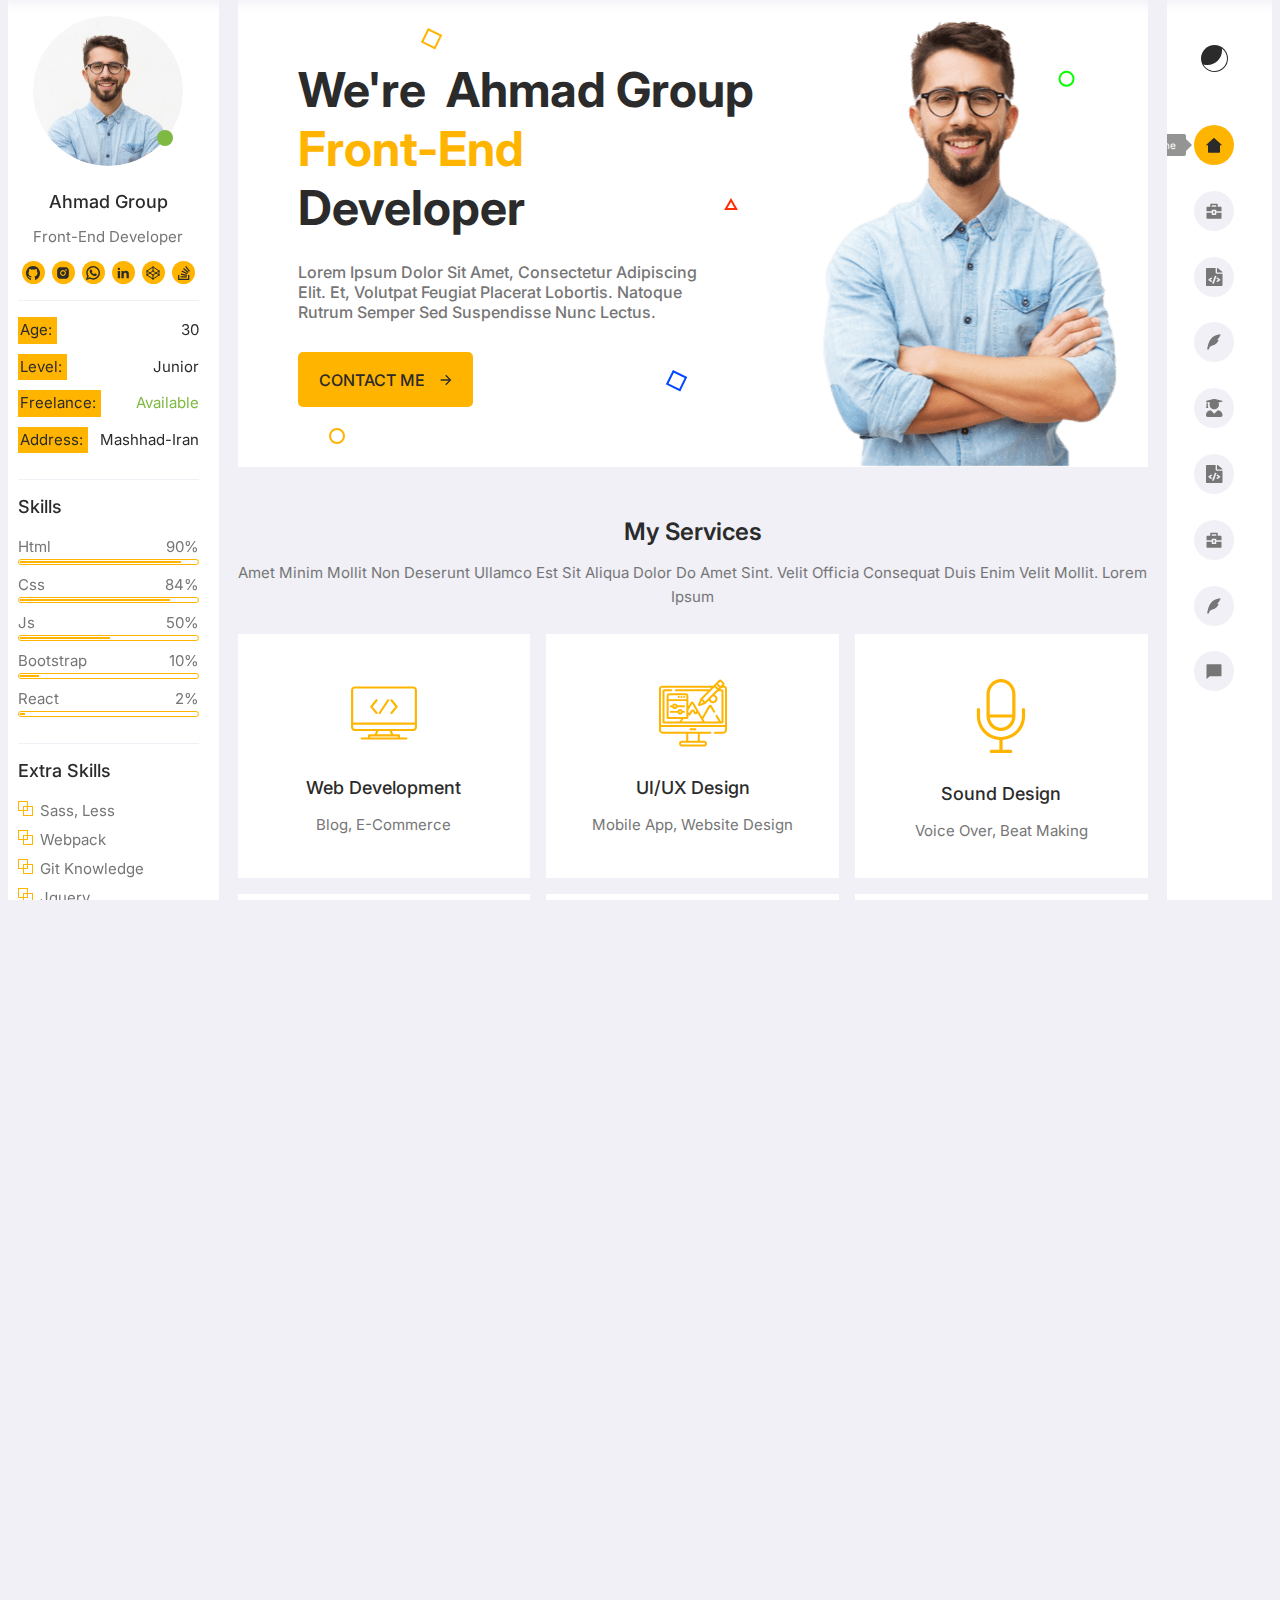
==== commit 5d335296: "apply formatting anf fix float portfolio images" ====
--- a/index.html
+++ b/index.html
@@ -1,744 +1,985 @@
 <!DOCTYPE html>
 <html lang="en">
-
-<head>
-	<meta charset="UTF-8">
-	<meta http-equiv="X-UA-Compatible" content="IE=edge">
-	<meta name="viewport" content="width=device-width, initial-scale=1.0">
-	<link href="https://fonts.googleapis.com/css2?family=Inter:wght@400;500;600;700&display=swap" rel="stylesheet">
-	<link rel="stylesheet" href="styles/style.css">
-	<title>Document</title>
-</head>
-
-<body class="">
-	<main>
-		<div class="top-navigation-menus">
-			<div class="top-navigation-menu-left"><span class="active">
-					<svg class="active" width="20" height="21" viewBox="0 0 20 20" fill="#2b2b2b" xmlns="http://www.w3.org/2000/svg">
-						<rect y="3" width="20" height="1.5" />
-						<rect y="9" width="20" height="1.5" />
-						<rect y="15" width="20" height="1.5" />
-					</svg>
-				</span></div>
-			<div class="top-navigation-menu-right"><span>
-					<svg width="3" height="20" viewBox="0 0 4 18" fill="#2b2b2b" xmlns="http://www.w3.org/2000/svg">
-						<path d="M2 0C0.9 0 0 0.9 0 2C0 3.1 0.9 4 2 4C3.1 4 4 3.1 4 2C4 0.9 3.1 0 2 0ZM2 14C0.9 14 0 14.9 0 16C0 17.1 0.9 18 2 18C3.1 18 4 17.1 4 16C4 14.9 3.1 14 2 14ZM2 7C0.9 7 0 7.9 0 9C0 10.1 0.9 11 2 11C3.1 11 4 10.1 4 9C4 7.9 3.1 7 2 7Z" />
-					</svg>
-				</span></div>
-		</div>
-
-
-		<section class="active left-menu">
-			<div class="left-menu-content profile">
-				<div class="left-menu-pic-wrapper">
-					<img src="./images/Profile.jpg" alt="profile picture">
-					<span class="profile-status"></span>
-				</div>
-				<h1>Ahmad Group</h1>
-				<p>front-end developer</p>
-				<ul class="left-menu-social">
-					<li><a target="_blank" href="https://github.com/AhmadMrf">
-						<svg width="14" height="14" viewBox="0 0 14 14" fill="" xmlns="http://www.w3.org/2000/svg">
-							<path d="M7.00078 6.01615e-07C3.13283 -0.00160601 0 3.21483 0 7.18476C0 10.3241 1.95978 12.9927 4.68909 13.9727C5.05664 14.0675 5.00034 13.7992 5.00034 13.616V12.3709C2.87789 12.6263 2.79187 11.1836 2.64954 10.9426C2.36175 10.4381 1.68138 10.3096 1.88471 10.0686C2.368 9.81317 2.86069 10.1329 3.43157 10.9989C3.84449 11.627 4.64998 11.521 5.05821 11.4166C5.14736 11.039 5.33817 10.7016 5.60094 10.4398C3.40185 10.0349 2.48531 8.65642 2.48531 7.01767C2.48531 6.2224 2.74025 5.49139 3.24076 4.90177C2.92169 3.92977 3.27047 3.09754 3.31739 2.97384C4.22612 2.89029 5.17082 3.64219 5.24433 3.70163C5.76047 3.55864 6.35013 3.48313 7.01017 3.48313C7.67333 3.48313 8.26455 3.56185 8.78539 3.70645C8.96213 3.56828 9.83801 2.92242 10.6826 3.00115C10.728 3.12486 11.0689 3.9378 10.7686 4.89695C11.2754 5.48818 11.5335 6.22562 11.5335 7.02249C11.5335 8.66445 10.6107 10.0445 8.40532 10.443C8.59421 10.6338 8.7442 10.8613 8.84651 11.1124C8.94883 11.3634 9.00142 11.6328 9.00123 11.905V13.7124C9.01374 13.857 9.00123 14 9.23584 14C12.0058 13.0409 14 10.353 14 7.18637C14 3.21483 10.8656 6.01615e-07 7.00078 6.01615e-07V6.01615e-07Z" />
-							</svg>
-						</a></li>
-					<li><a target="_blank" href="https://www.instagram.com/_mr_mrf_">
-							<svg width="12" height="12" viewBox="0 0 12 12" fill="" xmlns="http://www.w3.org/2000/svg">
-								<path d="M5.99935 0.166504C7.58427 0.166504 7.78202 0.172337 8.40385 0.201504C9.0251 0.230671 9.44802 0.328087 9.82018 0.472754C10.2052 0.620921 10.5295 0.821587 10.8539 1.14534C11.1505 1.43694 11.38 1.78968 11.5264 2.179C11.6705 2.55059 11.7685 2.97409 11.7977 3.59534C11.8251 4.21717 11.8327 4.41492 11.8327 5.99984C11.8327 7.58475 11.8268 7.7825 11.7977 8.40434C11.7685 9.02559 11.6705 9.4485 11.5264 9.82067C11.3804 10.2102 11.1508 10.563 10.8539 10.8543C10.5622 11.1509 10.2094 11.3804 9.82018 11.5269C9.4486 11.671 9.0251 11.769 8.40385 11.7982C7.78202 11.8256 7.58427 11.8332 5.99935 11.8332C4.41443 11.8332 4.21668 11.8273 3.59485 11.7982C2.9736 11.769 2.55068 11.671 2.17852 11.5269C1.78904 11.3808 1.43624 11.1512 1.14485 10.8543C0.848169 10.5628 0.618642 10.21 0.472266 9.82067C0.327599 9.44909 0.230182 9.02559 0.201016 8.40434C0.173599 7.7825 0.166016 7.58475 0.166016 5.99984C0.166016 4.41492 0.171849 4.21717 0.201016 3.59534C0.230182 2.9735 0.327599 2.55117 0.472266 2.179C0.618237 1.78944 0.847818 1.43661 1.14485 1.14534C1.43632 0.848555 1.7891 0.619013 2.17852 0.472754C2.55068 0.328087 2.97302 0.230671 3.59485 0.201504C4.21668 0.174087 4.41443 0.166504 5.99935 0.166504ZM5.99935 3.08317C5.2258 3.08317 4.48394 3.39046 3.93695 3.93744C3.38997 4.48442 3.08268 5.22629 3.08268 5.99984C3.08268 6.77339 3.38997 7.51525 3.93695 8.06223C4.48394 8.60921 5.2258 8.9165 5.99935 8.9165C6.7729 8.9165 7.51476 8.60921 8.06174 8.06223C8.60873 7.51525 8.91602 6.77339 8.91602 5.99984C8.91602 5.22629 8.60873 4.48442 8.06174 3.93744C7.51476 3.39046 6.7729 3.08317 5.99935 3.08317ZM9.79102 2.93734C9.79102 2.74395 9.71419 2.55848 9.57745 2.42174C9.4407 2.28499 9.25524 2.20817 9.06185 2.20817C8.86846 2.20817 8.683 2.28499 8.54625 2.42174C8.4095 2.55848 8.33268 2.74395 8.33268 2.93734C8.33268 3.13072 8.4095 3.31619 8.54625 3.45294C8.683 3.58968 8.86846 3.6665 9.06185 3.6665C9.25524 3.6665 9.4407 3.58968 9.57745 3.45294C9.71419 3.31619 9.79102 3.13072 9.79102 2.93734ZM5.99935 4.24984C6.46348 4.24984 6.9086 4.43421 7.23679 4.7624C7.56498 5.09059 7.74935 5.53571 7.74935 5.99984C7.74935 6.46397 7.56498 6.90909 7.23679 7.23727C6.9086 7.56546 6.46348 7.74984 5.99935 7.74984C5.53522 7.74984 5.0901 7.56546 4.76191 7.23727C4.43372 6.90909 4.24935 6.46397 4.24935 5.99984C4.24935 5.53571 4.43372 5.09059 4.76191 4.7624C5.0901 4.43421 5.53522 4.24984 5.99935 4.24984Z"/>
-							</svg>
-						</a></li>
-					<li><a target="_blank" href="https://wa.me/98936000000">
-						<svg width="14" height="14" viewBox="0 0 14 14" fill="" xmlns="http://www.w3.org/2000/svg">
-							<path d="M10.3593 8.04458C10.332 8.03149 9.31135 7.5289 9.12999 7.46363C9.05594 7.43704 8.97663 7.41108 8.89226 7.41108C8.75444 7.41108 8.63867 7.47977 8.54849 7.61467C8.44654 7.76622 8.1379 8.12699 8.04254 8.23476C8.03008 8.24899 8.01308 8.26599 8.0029 8.26599C7.99376 8.26599 7.83581 8.20095 7.78799 8.18017C6.69313 7.70458 5.86209 6.5609 5.74813 6.36804C5.73186 6.34031 5.73118 6.32772 5.73104 6.32772C5.73504 6.31304 5.77186 6.27613 5.79086 6.25709C5.84645 6.20209 5.90668 6.12959 5.96495 6.05945C5.99254 6.02622 6.02018 5.99295 6.04731 5.96159C6.13186 5.86322 6.16949 5.78686 6.21313 5.6984L6.23599 5.65245C6.34254 5.44077 6.25154 5.26213 6.22213 5.20445C6.19799 5.15618 5.76704 4.11609 5.72122 4.00682C5.61104 3.74313 5.46545 3.62036 5.26313 3.62036C5.24436 3.62036 5.26313 3.62036 5.18441 3.62368C5.08854 3.62772 4.5665 3.69645 4.33568 3.84195C4.09091 3.99627 3.67682 4.48818 3.67682 5.35327C3.67682 6.13186 4.17091 6.86699 4.38304 7.14658C4.38832 7.15363 4.398 7.16795 4.41204 7.18849C5.22445 8.37495 6.23722 9.25422 7.2639 9.66435C8.25231 10.0592 8.72035 10.1048 8.98644 10.1048C8.98649 10.1048 8.98649 10.1048 8.98649 10.1048C9.09831 10.1048 9.18781 10.096 9.26676 10.0883L9.31685 10.0835C9.65831 10.0532 10.4087 9.6644 10.5793 9.19008C10.7138 8.81649 10.7493 8.40831 10.6598 8.26017C10.5985 8.15945 10.4929 8.10877 10.3593 8.04458Z" />
-							<path d="M7.12429 0C3.33265 0 0.247914 3.06155 0.247914 6.82468C0.247914 8.04182 0.573642 9.23323 1.19069 10.276L0.00964108 13.7598C-0.0123589 13.8248 0.00400471 13.8966 0.0520502 13.9455C0.0867321 13.9809 0.133778 14 0.181823 14C0.200232 14 0.218778 13.9972 0.236869 13.9915L3.8696 12.8371C4.86369 13.3682 5.98724 13.6486 7.12433 13.6486C10.9156 13.6486 14 10.5874 14 6.82468C14 3.06155 10.9156 0 7.12429 0ZM7.12429 12.227C6.05433 12.227 5.01801 11.918 4.12719 11.3335C4.09724 11.3138 4.06246 11.3037 4.02746 11.3037C4.00896 11.3037 3.99042 11.3065 3.97237 11.3123L2.1526 11.8907L2.74005 10.1576C2.75905 10.1015 2.74955 10.0396 2.71455 9.99182C2.03619 9.06491 1.6776 7.96977 1.6776 6.82468C1.6776 3.84545 4.12096 1.42164 7.12424 1.42164C10.1272 1.42164 12.5702 3.84545 12.5702 6.82468C12.5703 9.80355 10.1272 12.227 7.12429 12.227Z"/>
-							</svg>
-						</a></li>
-					<li><a target="_blank" href="https://www.linkedin.com/in/ahmad-maroufi-9a1035226/">
-							<svg width="14" height="12" viewBox="0 0 12 12" fill="" xmlns="http://www.w3.org/2000/svg">
-								<path d="M3.04818 1.91676C3.04802 2.22618 2.92496 2.52287 2.70606 2.74155C2.48715 2.96023 2.19035 3.083 1.88093 3.08285C1.57151 3.08269 1.27482 2.95963 1.05614 2.74072C0.837457 2.52182 0.714689 2.22501 0.714844 1.9156C0.714999 1.60618 0.838063 1.30949 1.05697 1.09081C1.27587 0.872125 1.57267 0.749357 1.88209 0.749512C2.19151 0.749667 2.4882 0.872731 2.70688 1.09163C2.92556 1.31053 3.04833 1.60734 3.04818 1.91676ZM3.08318 3.94676H0.749844V11.2501H3.08318V3.94676ZM6.76984 3.94676H4.44818V11.2501H6.74651V7.4176C6.74651 5.2826 9.52901 5.08426 9.52901 7.4176V11.2501H11.8332V6.62426C11.8332 3.0251 7.71484 3.15926 6.74651 4.92676L6.76984 3.94676Z"  />
-							</svg>
-						</a></li>
-						<li><a target="_blank" href="https://codepen.io/ahmadmrf">
-							<svg id="codepen-svg" width="14" height="14" viewBox="0 0 14 14" fill="" xmlns="http://www.w3.org/2000/svg">
-								<path d="M7 1L13 4.9M7 1L1 4.9M7 1V4.9M13 4.9V9.1M13 4.9L7 9.1M13 9.1L7 13M13 9.1L7 4.9M7 13L1 9.1M7 13V9.1M1 9.1V4.9M1 9.1L7 4.9M1 4.9L7 9.1" stroke="black" stroke-linecap="round" stroke-linejoin="round"/>
-								</svg>
-							</a></li>
-					<li><a target="_blank" href="https://stackoverflow.com/users/10749726/m-r-mrf">
-						<svg width="14" height="14" viewBox="0 0 14 14" fill="" xmlns="http://www.w3.org/2000/svg">
-							<path d="M12.32 14H1.08276V9.00372H2.32745V12.7553H11.0582V9.00372H12.32V14Z"/>
-							<path d="M3.70869 8.6625L9.83063 9.94131L10.0866 8.71369L3.96463 7.43487L3.70869 8.6625ZM4.51019 5.7295L10.1714 8.372L10.6999 7.24675L5.03869 4.58675L4.51019 5.7295ZM6.07907 2.95006L10.8872 6.94006L11.6887 5.985L6.88057 1.995L6.07907 2.95006ZM9.18313 0L8.17688 0.750313L11.9114 5.76406L12.9176 5.01375L9.18313 0ZM3.57263 11.4931H9.81313V10.2484H3.57263V11.4931Z"/>
-							</svg>
-						</a></li>
-					
-				</ul>
-			</div>
-			<div class="left-menu-content about">
-				<table>
-					<tbody>
-						<tr>
-							<td>age:</td>
-							<td>30</td>
-						</tr>
-						<tr>
-							<td>level:</td>
-							<td>junior</td>
-						</tr>
-						<tr>
-							<td>freelance:</td>
-							<td class="availebel">available</td>
-						</tr>
-						<tr class="about-address">
-							<td>address:</td>
-							<td>mashhad-iran</td>
-						</tr>
-					</tbody>
-				</table>
-			</div>
-			<div class="left-menu-content skills">
-				<p>skills</p>
-				<ul id="progress-bar">
-					<li>
-						<span class="progress-title">html</span><span class="progress-percent">0%</span>
-						<div data-progress="90" class="progress-bar">
-							<div class="progress-bar-percent"></div>
-						</div>
-					</li>
-					<li>
-						<span class="progress-title">css</span><span class="progress-percent">0%</span>
-						<div data-progress="85" class="progress-bar">
-							<div class="progress-bar-percent"></div>
-						</div>
-					</li>
-					<li>
-						<span class="progress-title">js</span><span class="progress-percent">0%</span>
-						<div data-progress="50" class="progress-bar">
-							<div class="progress-bar-percent"></div>
-						</div>
-					</li>
-					<li>
-						<span class="progress-title">bootstrap</span><span class="progress-percent">0%</span>
-						<div data-progress="10" class="progress-bar">
-							<div class="progress-bar-percent"></div>
-						</div>
-					</li>
-					<li>
-						<span class="progress-title">react</span><span class="progress-percent">0%</span>
-						<div data-progress="2" class="progress-bar">
-							<div class="progress-bar-percent"></div>
-						</div>
-					</li>
-				</ul>
-			</div>
-			<div class="left-menu-content skills extra-skills">
-				<p>extra skills</p>
-				<ul class="extra-skills">
-					<li>sass, less</li>
-					<li>webpack</li>
-					<li>git knowledge</li>
-					<li>jquery</li>
-				</ul>
-			</div>
-			<div class="left-menu-content left-menu-button">
-				<button class="btn-rect-style">download cv
-					<svg width="11" height="12" viewBox="0 0 11 12" fill="" xmlns="http://www.w3.org/2000/svg">
-<g id="download">
-<g id="arrow">
-<path id="Polygon 1" d="M5.5 9L9.39711 5.0829H1.60289L5.5 9Z"/>
-<rect id="Rectangle 1" x="3.73389" width="3.53226" height="6.36528"/>
-</g>
-<path id="box" fill-rule="evenodd" clip-rule="evenodd" d="M1.05805 5H1C0.447715 5 0 5.44772 0 6V11C0 11.5523 0.447715 12 1 12H10C10.5523 12 11 11.5523 11 11V6C11 5.45882 10.5701 5.01804 10.0332 5.00054V10.7863H1.05805V5Z"/>
-</g>
-</svg>
-
-				</button>
-			</div>
-		</section>
-
-
-		<section class="right-menu">
-			<div data-name="light" class="toggle-theme">
-				<svg width="27" height="27" viewBox="0 0 27 27" fill="" xmlns="http://www.w3.org/2000/svg">
-<circle cx="13.5" cy="13.5" r="13.5" transform="rotate(-180 13.5 13.5)"/>
-<path fill-rule="evenodd" clip-rule="evenodd" d="M2.5 19.4409C3.77148 19.8052 5.11133 20 6.5 20C14.5078 20 21 13.5083 21 5.5C21 4.78174 20.9492 4.07568 20.8477 3.38574C23.9707 5.6582 26 9.34229 26 13.5C26 20.4033 20.4043 26 13.5 26C8.74609 26 4.61328 23.3467 2.5 19.4409Z"/>
-</svg>
-
-				<span>dark</span>
-			</div>
-			<nav>
-				<ul class="right-menu-navbar">
-					<li data-name="header"><a href="#">
-						<svg width="18" height="15" viewBox="0 0 18 15" fill="none" xmlns="http://www.w3.org/2000/svg">
-							<path d="M15 13.9999C15 14.1989 14.921 14.3896 14.7803 14.5303C14.6397 14.6709 14.4489 14.7499 14.25 14.7499H3.75C3.55109 14.7499 3.36032 14.6709 3.21967 14.5303C3.07902 14.3896 3 14.1989 3 13.9999V7.24994H0.75L8.49525 0.20894C8.63333 0.0832983 8.81331 0.0136719 9 0.0136719C9.18669 0.0136719 9.36667 0.0832983 9.50475 0.20894L17.25 7.24994H15V13.9999Z" fill="#767676" />
-						</svg>
-						<span>home</span>
-					</a></li>
-					<li data-name="my-services"><a href="#">
-						<svg width="16" height="16" viewBox="0 0 16 16" fill="none" xmlns="http://www.w3.org/2000/svg">
-							<path d="M5.75 9.75V12H10.25V9.75H15.5V15C15.5 15.1989 15.421 15.3897 15.2803 15.5303C15.1397 15.671 14.9489 15.75 14.75 15.75H1.25C1.05109 15.75 0.860322 15.671 0.71967 15.5303C0.579018 15.3897 0.5 15.1989 0.5 15V9.75H5.75ZM7.25 8.25H8.75V10.5H7.25V8.25ZM4.25 3.75V1.5C4.25 1.30109 4.32902 1.11032 4.46967 0.96967C4.61032 0.829018 4.80109 0.75 5 0.75H11C11.1989 0.75 11.3897 0.829018 11.5303 0.96967C11.671 1.11032 11.75 1.30109 11.75 1.5V3.75H14.75C14.9489 3.75 15.1397 3.82902 15.2803 3.96967C15.421 4.11032 15.5 4.30109 15.5 4.5V8.25H10.25V6.75H5.75V8.25H0.5V4.5C0.5 4.30109 0.579018 4.11032 0.71967 3.96967C0.860322 3.82902 1.05109 3.75 1.25 3.75H4.25ZM5.75 2.25V3.75H10.25V2.25H5.75Z" fill="#767676" />
-						</svg>
-						<span>my services</span>
-						</a>
-					<li data-name="price-plans"><a href="#">
-						<svg width="17" height="18" viewBox="0 0 17 18" fill="none" xmlns="http://www.w3.org/2000/svg">
-							<path d="M16.5 4.28699V4.5H11V0H11.2603C11.5338 0 11.7962 0.0889101 11.9896 0.247113L16.198 3.69035C16.3913 3.8486 16.5 4.06321 16.5 4.28699ZM10.6562 5.625C10.0891 5.625 9.625 5.24531 9.625 4.78125V0H1.03125C0.461699 0 0 0.377754 0 0.84375V17.1562C0 17.6222 0.461699 18 1.03125 18H15.4688C16.0383 18 16.5 17.6222 16.5 17.1562V5.625H10.6562ZM5.29401 14.0803C5.27317 14.0984 5.24815 14.1131 5.22039 14.1234C5.19263 14.1337 5.16266 14.1394 5.13221 14.1402C5.10175 14.141 5.0714 14.1368 5.04289 14.1281C5.01437 14.1193 4.98826 14.106 4.96603 14.0889L2.17882 11.951C2.15567 11.9332 2.13722 11.9118 2.1246 11.888C2.11199 11.8641 2.10548 11.8384 2.10548 11.8125C2.10548 11.7865 2.11199 11.7608 2.1246 11.737C2.13722 11.7132 2.15567 11.6917 2.17882 11.674L4.96603 9.53606C4.98826 9.51901 5.01437 9.50571 5.04289 9.49691C5.0714 9.48812 5.10175 9.484 5.13221 9.48481C5.16266 9.48561 5.19263 9.49131 5.22039 9.50159C5.24815 9.51187 5.27317 9.52652 5.29401 9.54471L6.13529 10.2789C6.15655 10.2975 6.17304 10.3194 6.18377 10.3432C6.19451 10.3671 6.19927 10.3925 6.19778 10.4179C6.19629 10.4433 6.18858 10.4682 6.1751 10.4911C6.16161 10.514 6.14264 10.5345 6.11931 10.5513L4.36777 11.8125L6.11931 13.0737C6.14264 13.0905 6.16161 13.111 6.1751 13.1339C6.18858 13.1568 6.19629 13.1817 6.19778 13.2071C6.19927 13.2325 6.19451 13.2579 6.18377 13.2818C6.17304 13.3056 6.15655 13.3275 6.13529 13.3461L5.29401 14.0803ZM7.49809 15.8549L6.31847 15.5747C6.25937 15.5607 6.20951 15.528 6.17985 15.4839C6.15019 15.4398 6.14316 15.3878 6.1603 15.3394L8.8003 7.89947C8.81747 7.85112 8.85741 7.81032 8.91133 7.78606C8.96525 7.76179 9.02874 7.75603 9.08785 7.77006L10.2674 8.05025C10.2967 8.05721 10.324 8.06881 10.3478 8.08439C10.3716 8.09998 10.3914 8.11924 10.406 8.14109C10.4207 8.16294 10.43 8.18694 10.4334 8.21172C10.4367 8.2365 10.434 8.26158 10.4256 8.28552L7.78555 15.7255C7.77707 15.7494 7.76291 15.7718 7.74387 15.7913C7.72483 15.8107 7.70129 15.8269 7.6746 15.8389C7.6479 15.851 7.61857 15.8586 7.58829 15.8613C7.558 15.864 7.52735 15.8619 7.49809 15.8549ZM14.4071 11.951L11.6199 14.0889C11.5977 14.106 11.5716 14.1193 11.5431 14.1281C11.5145 14.1368 11.4842 14.141 11.4537 14.1402C11.4233 14.1394 11.3933 14.1337 11.3655 14.1234C11.3378 14.1131 11.3128 14.0984 11.2919 14.0803L10.4506 13.346C10.4293 13.3275 10.4129 13.3056 10.4021 13.2817C10.3914 13.2579 10.3866 13.2325 10.3881 13.2071C10.3896 13.1817 10.3973 13.1568 10.4108 13.1338C10.4243 13.1109 10.4433 13.0905 10.4666 13.0737L12.2182 11.8125L10.4666 10.5513C10.4433 10.5345 10.4243 10.514 10.4108 10.4911C10.3974 10.4682 10.3896 10.4433 10.3882 10.4179C10.3867 10.3925 10.3914 10.3671 10.4022 10.3432C10.4129 10.3194 10.4294 10.2975 10.4506 10.2789L11.292 9.54471C11.3128 9.52652 11.3378 9.51187 11.3656 9.50159C11.3934 9.49131 11.4233 9.48561 11.4538 9.48481C11.4842 9.484 11.5146 9.48812 11.5431 9.49691C11.5716 9.50571 11.5977 9.51901 11.62 9.53606L14.4072 11.674C14.4303 11.6917 14.4488 11.7132 14.4614 11.737C14.474 11.7608 14.4805 11.7865 14.4805 11.8125C14.4805 11.8385 14.474 11.8641 14.4613 11.888C14.4487 11.9118 14.4303 11.9332 14.4071 11.951Z" fill="#767676" />
-						</svg>
-						<span>plans</span>
-						</a>
-					</li>
-					<li data-name="recommendations"><a href="#">
-						<svg width="14" height="16" viewBox="0 0 14 16" fill="none" xmlns="http://www.w3.org/2000/svg">
-							<path d="M13.75 0.5C2.5 0.5 1 11 0.25 15.5H1.7485C2.248 13.0002 3.49825 11.6255 5.5 11.375C8.5 11 10.75 8.375 11.5 6.125L10.375 5.375L11.125 4.625C11.875 3.875 12.628 2.75 13.75 0.5Z" fill="#767676" />
-						</svg>
-						<span>comments</span>
-						</a>
-					</li>
-					<li data-name="education"><a href="#">
-						<svg width="17" height="18" viewBox="0 0 17 18" fill="none" xmlns="http://www.w3.org/2000/svg">
-							<path d="M11.7636 11.272L8.25 14.6259L4.73638 11.272C2.10301 11.381 0 13.4376 0 15.9759V16.3134C0 17.245 0.791853 18.0009 1.76786 18.0009H14.7321C15.7081 18.0009 16.5 17.245 16.5 16.3134V15.9759C16.5 13.4376 14.397 11.381 11.7636 11.272ZM0.500893 2.80635L0.736607 2.85909V4.91221C0.478795 5.05987 0.294643 5.31651 0.294643 5.62589C0.294643 5.9212 0.464063 6.16729 0.70346 6.31846L0.128906 8.5087C0.0662946 8.75128 0.20625 9.00089 0.408817 9.00089H1.94833C2.15089 9.00089 2.29085 8.75128 2.22824 8.5087L1.65368 6.31846C1.89308 6.16729 2.0625 5.9212 2.0625 5.62589C2.0625 5.31651 1.87835 5.05987 1.62054 4.91221V3.06299L4.05134 3.62198C3.7346 4.22667 3.53571 4.90167 3.53571 5.62589C3.53571 8.11143 5.64609 10.1259 8.25 10.1259C10.8539 10.1259 12.9643 8.11143 12.9643 5.62589C12.9643 4.90167 12.7691 4.22667 12.4487 3.62198L15.9954 2.80635C16.6657 2.65166 16.6657 1.85362 15.9954 1.69893L8.98292 0.0817384C8.50413 -0.0272461 7.99955 -0.0272461 7.52076 0.0817384L0.500893 1.69541C-0.165737 1.8501 -0.165737 2.65166 0.500893 2.80635Z" fill="#767676" />
-						</svg>
-						<span>education</span>
-						</a>
-					</li>
-					<li data-name="work-history"><a href="#">
-						<svg width="17" height="18" viewBox="0 0 17 18" fill="none" xmlns="http://www.w3.org/2000/svg">
-							<path d="M16.5 4.28699V4.5H11V0H11.2603C11.5338 0 11.7962 0.0889101 11.9896 0.247113L16.198 3.69035C16.3913 3.8486 16.5 4.06321 16.5 4.28699ZM10.6562 5.625C10.0891 5.625 9.625 5.24531 9.625 4.78125V0H1.03125C0.461699 0 0 0.377754 0 0.84375V17.1562C0 17.6222 0.461699 18 1.03125 18H15.4688C16.0383 18 16.5 17.6222 16.5 17.1562V5.625H10.6562ZM5.29401 14.0803C5.27317 14.0984 5.24815 14.1131 5.22039 14.1234C5.19263 14.1337 5.16266 14.1394 5.13221 14.1402C5.10175 14.141 5.0714 14.1368 5.04289 14.1281C5.01437 14.1193 4.98826 14.106 4.96603 14.0889L2.17882 11.951C2.15567 11.9332 2.13722 11.9118 2.1246 11.888C2.11199 11.8641 2.10548 11.8384 2.10548 11.8125C2.10548 11.7865 2.11199 11.7608 2.1246 11.737C2.13722 11.7132 2.15567 11.6917 2.17882 11.674L4.96603 9.53606C4.98826 9.51901 5.01437 9.50571 5.04289 9.49691C5.0714 9.48812 5.10175 9.484 5.13221 9.48481C5.16266 9.48561 5.19263 9.49131 5.22039 9.50159C5.24815 9.51187 5.27317 9.52652 5.29401 9.54471L6.13529 10.2789C6.15655 10.2975 6.17304 10.3194 6.18377 10.3432C6.19451 10.3671 6.19927 10.3925 6.19778 10.4179C6.19629 10.4433 6.18858 10.4682 6.1751 10.4911C6.16161 10.514 6.14264 10.5345 6.11931 10.5513L4.36777 11.8125L6.11931 13.0737C6.14264 13.0905 6.16161 13.111 6.1751 13.1339C6.18858 13.1568 6.19629 13.1817 6.19778 13.2071C6.19927 13.2325 6.19451 13.2579 6.18377 13.2818C6.17304 13.3056 6.15655 13.3275 6.13529 13.3461L5.29401 14.0803ZM7.49809 15.8549L6.31847 15.5747C6.25937 15.5607 6.20951 15.528 6.17985 15.4839C6.15019 15.4398 6.14316 15.3878 6.1603 15.3394L8.8003 7.89947C8.81747 7.85112 8.85741 7.81032 8.91133 7.78606C8.96525 7.76179 9.02874 7.75603 9.08785 7.77006L10.2674 8.05025C10.2967 8.05721 10.324 8.06881 10.3478 8.08439C10.3716 8.09998 10.3914 8.11924 10.406 8.14109C10.4207 8.16294 10.43 8.18694 10.4334 8.21172C10.4367 8.2365 10.434 8.26158 10.4256 8.28552L7.78555 15.7255C7.77707 15.7494 7.76291 15.7718 7.74387 15.7913C7.72483 15.8107 7.70129 15.8269 7.6746 15.8389C7.6479 15.851 7.61857 15.8586 7.58829 15.8613C7.558 15.864 7.52735 15.8619 7.49809 15.8549ZM14.4071 11.951L11.6199 14.0889C11.5977 14.106 11.5716 14.1193 11.5431 14.1281C11.5145 14.1368 11.4842 14.141 11.4537 14.1402C11.4233 14.1394 11.3933 14.1337 11.3655 14.1234C11.3378 14.1131 11.3128 14.0984 11.2919 14.0803L10.4506 13.346C10.4293 13.3275 10.4129 13.3056 10.4021 13.2817C10.3914 13.2579 10.3866 13.2325 10.3881 13.2071C10.3896 13.1817 10.3973 13.1568 10.4108 13.1338C10.4243 13.1109 10.4433 13.0905 10.4666 13.0737L12.2182 11.8125L10.4666 10.5513C10.4433 10.5345 10.4243 10.514 10.4108 10.4911C10.3974 10.4682 10.3896 10.4433 10.3882 10.4179C10.3867 10.3925 10.3914 10.3671 10.4022 10.3432C10.4129 10.3194 10.4294 10.2975 10.4506 10.2789L11.292 9.54471C11.3128 9.52652 11.3378 9.51187 11.3656 9.50159C11.3934 9.49131 11.4233 9.48561 11.4538 9.48481C11.4842 9.484 11.5146 9.48812 11.5431 9.49691C11.5716 9.50571 11.5977 9.51901 11.62 9.53606L14.4072 11.674C14.4303 11.6917 14.4488 11.7132 14.4614 11.737C14.474 11.7608 14.4805 11.7865 14.4805 11.8125C14.4805 11.8385 14.474 11.8641 14.4613 11.888C14.4487 11.9118 14.4303 11.9332 14.4071 11.951Z" fill="#767676" />
-						</svg>
-						<span>work history</span>
-						</a>
-					</li>
-					<li data-name="portfolio"><a href="#">
-						<svg width="16" height="16" viewBox="0 0 16 16" fill="none" xmlns="http://www.w3.org/2000/svg">
-							<path d="M5.75 9.75V12H10.25V9.75H15.5V15C15.5 15.1989 15.421 15.3897 15.2803 15.5303C15.1397 15.671 14.9489 15.75 14.75 15.75H1.25C1.05109 15.75 0.860322 15.671 0.71967 15.5303C0.579018 15.3897 0.5 15.1989 0.5 15V9.75H5.75ZM7.25 8.25H8.75V10.5H7.25V8.25ZM4.25 3.75V1.5C4.25 1.30109 4.32902 1.11032 4.46967 0.96967C4.61032 0.829018 4.80109 0.75 5 0.75H11C11.1989 0.75 11.3897 0.829018 11.5303 0.96967C11.671 1.11032 11.75 1.30109 11.75 1.5V3.75H14.75C14.9489 3.75 15.1397 3.82902 15.2803 3.96967C15.421 4.11032 15.5 4.30109 15.5 4.5V8.25H10.25V6.75H5.75V8.25H0.5V4.5C0.5 4.30109 0.579018 4.11032 0.71967 3.96967C0.860322 3.82902 1.05109 3.75 1.25 3.75H4.25ZM5.75 2.25V3.75H10.25V2.25H5.75Z" fill="#767676" />
-						</svg>
-						<span>portfolio</span>
-						</a>
-					</li>
-					<li data-name="blog"><a href="#">
-						<svg width="14" height="16" viewBox="0 0 14 16" fill="none" xmlns="http://www.w3.org/2000/svg">
-							<path d="M13.75 0.5C2.5 0.5 1 11 0.25 15.5H1.7485C2.248 13.0002 3.49825 11.6255 5.5 11.375C8.5 11 10.75 8.375 11.5 6.125L10.375 5.375L11.125 4.625C11.875 3.875 12.628 2.75 13.75 0.5Z" fill="#767676" />
-						</svg>
-						<span>blogs</span>
-						</a>
-					</li>
-					<li data-name="form"><a href="#">
-						<svg width="16" height="15" viewBox="0 0 16 15" fill="none" xmlns="http://www.w3.org/2000/svg">
-							<path d="M3.84125 12.25L0.5 14.875V1C0.5 0.801088 0.579018 0.610322 0.71967 0.46967C0.860322 0.329018 1.05109 0.25 1.25 0.25H14.75C14.9489 0.25 15.1397 0.329018 15.2803 0.46967C15.421 0.610322 15.5 0.801088 15.5 1V11.5C15.5 11.6989 15.421 11.8897 15.2803 12.0303C15.1397 12.171 14.9489 12.25 14.75 12.25H3.84125Z" fill="#767676" />
-						</svg>
-						<span>contact us</span>
-						</a>
-					</li>
-				</ul>
-			</nav>
-		</section>
-
-
-		<section class="main-menu">
-
-
-			<header id="header" class="main-menu-content header">
-				<div class="header-content">
-					<h1><span>we're</span><span> Ahmad group</span><span class="highlight"> front-End</span><span> developer</span></h1>
-					<p>Lorem ipsum dolor sit amet, consectetur adipiscing elit. Et, volutpat feugiat placerat lobortis. Natoque rutrum semper sed suspendisse nunc lectus.</p>
-					<a href="#form" class="btn-rect-style">contact me
-					<svg width="12" height="12" viewBox="0 0 12 12" fill="#18191a" xmlns="http://www.w3.org/2000/svg">
-						<path d="M8.78068 5.33312L5.20468 1.75712L6.14735 0.814453L11.3327 5.99979L6.14735 11.1851L5.20468 10.2425L8.78068 6.66645H0.666016V5.33312H8.78068Z" />
-					</svg></a>
-				</div>
-				<div class="header-img-wrapper">
-					<img src="./images/h-image.png" alt="my-picture">
-				</div>
-				<svg class="shape" width="17" height="17" viewBox="0 0 17 17" fill="none" xmlns="http://www.w3.org/2000/svg">
-					<circle cx="8.52539" cy="8.8418" r="7" stroke="#05FF00" stroke-width="2" />
-				</svg>
-				<svg class="shape" width="16" height="16" viewBox="0 0 16 16" fill="none" xmlns="http://www.w3.org/2000/svg">
-					<circle cx="8" cy="8" r="7" stroke="#FFB400" stroke-width="2" />
-				</svg>
-				<svg class="shape" width="14" height="12" viewBox="0 0 14 12" fill="none" xmlns="http://www.w3.org/2000/svg">
-					<path d="M1.80385 11L7 2L12.1962 11H1.80385Z" stroke="#FF2E00" stroke-width="2" />
-				</svg>
-				<svg class="shape" width="23" height="22" viewBox="0 0 23 22" fill="none" xmlns="http://www.w3.org/2000/svg">
-					<rect x="8.36547" y="1.33758" width="14" height="14" transform="rotate(26.0517 8.36547 1.33758)" stroke="#0047FF" stroke-width="2" />
-				</svg>
-				<svg class="shape" width="23" height="22" viewBox="0 0 23 22" fill="none" xmlns="http://www.w3.org/2000/svg">
-					<rect x="8.36547" y="1.33758" width="14" height="14" transform="rotate(26.0517 8.36547 1.33758)" stroke="#FFB400" stroke-width="2" />
-				</svg>
-			</header>
-
-
-			<section id="my-services" class="main-menu-content my-services">
-				<h2 class="main-menu-content-title">my services</h2>
-				<p class="main-menu-content-subtitle">Amet minim mollit non deserunt ullamco est sit aliqua dolor do amet sint. Velit officia consequat duis enim velit mollit. lorem ipsum</p>
-				<div class="main-menu-content-wrapper multi-colum-boxes">
-					<div class="my-services-box">
-						<svg width="68" height="68" viewBox="0 0 68 68" fill="none" xmlns="http://www.w3.org/2000/svg">
-							<path d="M63.2188 7.4375H4.78125C3.79531 7.43859 2.85007 7.83074 2.1529 8.5279C1.45574 9.22507 1.06359 10.1703 1.0625 11.1562V48.3438C1.06359 49.3297 1.45574 50.2749 2.1529 50.9721C2.85007 51.6693 3.79531 52.0614 4.78125 52.0625H26.0552L24.7802 55.25H19.125C18.8432 55.25 18.573 55.3619 18.3737 55.5612C18.1744 55.7605 18.0625 56.0307 18.0625 56.3125V58.4375H11.6875C11.4057 58.4375 11.1355 58.5494 10.9362 58.7487C10.7369 58.948 10.625 59.2182 10.625 59.5C10.625 59.7818 10.7369 60.052 10.9362 60.2513C11.1355 60.4506 11.4057 60.5625 11.6875 60.5625H56.3125C56.5943 60.5625 56.8645 60.4506 57.0638 60.2513C57.2631 60.052 57.375 59.7818 57.375 59.5C57.375 59.2182 57.2631 58.948 57.0638 58.7487C56.8645 58.5494 56.5943 58.4375 56.3125 58.4375H49.9375V56.3125C49.9375 56.0307 49.8256 55.7605 49.6263 55.5612C49.427 55.3619 49.1568 55.25 48.875 55.25H43.2198L41.9448 52.0625H63.2188C64.2047 52.0614 65.1499 51.6693 65.8471 50.9721C66.5443 50.2749 66.9364 49.3297 66.9375 48.3438V11.1562C66.9364 10.1703 66.5443 9.22507 65.8471 8.5279C65.1499 7.83074 64.2047 7.43859 63.2188 7.4375ZM47.8125 57.375V58.4375H20.1875V57.375H47.8125ZM27.0698 55.25L28.3448 52.0625H39.6552L40.9302 55.25H27.0698ZM64.8125 48.3438C64.8121 48.7663 64.6441 49.1715 64.3453 49.4703C64.0465 49.7691 63.6413 49.9371 63.2188 49.9375H4.78125C4.35867 49.9371 3.9535 49.7691 3.65469 49.4703C3.35588 49.1715 3.18785 48.7663 3.1875 48.3438V45.6875H64.8125V48.3438ZM64.8125 43.5625H3.1875V11.1562C3.18785 10.7337 3.35588 10.3285 3.65469 10.0297C3.9535 9.73088 4.35867 9.56285 4.78125 9.5625H63.2188C63.6413 9.56285 64.0465 9.73088 64.3453 10.0297C64.6441 10.3285 64.8121 10.7337 64.8125 11.1562V43.5625Z" fill="#FFB400" />
-							<path d="M29.1671 34.888C29.2838 34.9646 29.4144 35.0174 29.5514 35.0435C29.6885 35.0696 29.8294 35.0684 29.966 35.04C30.1026 35.0117 30.2323 34.9567 30.3477 34.8782C30.4631 34.7997 30.5618 34.6992 30.6384 34.5826L39.0056 21.8326C39.1602 21.597 39.2149 21.3096 39.1577 21.0337C39.1005 20.7578 38.936 20.5159 38.7004 20.3613C38.4648 20.2066 38.1774 20.1519 37.9015 20.2092C37.6256 20.2664 37.3837 20.4309 37.2291 20.6665L28.8619 33.4165C28.7853 33.5331 28.7324 33.6637 28.7063 33.8008C28.6802 33.9379 28.6813 34.0788 28.7096 34.2155C28.738 34.3521 28.793 34.4819 28.8715 34.5973C28.9499 34.7127 29.0504 34.8115 29.1671 34.888Z" fill="#FFB400" />
-							<path d="M40.7573 34.8165C40.9738 34.9969 41.2531 35.0839 41.5337 35.0583C41.8143 35.0328 42.0733 34.8968 42.2537 34.6804L47.5662 28.3054C47.7253 28.1144 47.8124 27.8738 47.8124 27.6252C47.8124 27.3767 47.7253 27.136 47.5662 26.9451L42.2537 20.5701C42.1647 20.462 42.0551 20.3726 41.9314 20.307C41.8077 20.2413 41.6723 20.2008 41.5328 20.1878C41.3934 20.1747 41.2528 20.1893 41.119 20.2307C40.9853 20.2722 40.861 20.3397 40.7534 20.4293C40.6459 20.519 40.5571 20.629 40.4921 20.7531C40.4272 20.8772 40.3875 21.0128 40.3752 21.1523C40.3629 21.2918 40.3783 21.4324 40.4205 21.5659C40.4627 21.6994 40.5309 21.8233 40.6212 21.9304L45.3668 27.6252L40.6212 33.3201C40.4408 33.5366 40.3538 33.8159 40.3793 34.0965C40.4049 34.3771 40.5408 34.6361 40.7573 34.8165Z" fill="#FFB400" />
-							<path d="M25.7462 34.6804C25.8352 34.7884 25.9448 34.8779 26.0685 34.9435C26.1922 35.0091 26.3276 35.0496 26.4671 35.0627C26.6065 35.0758 26.7471 35.0612 26.8809 35.0197C27.0146 34.9782 27.1389 34.9107 27.2465 34.8211C27.354 34.7315 27.4428 34.6214 27.5078 34.4974C27.5727 34.3733 27.6124 34.2376 27.6247 34.0981C27.637 33.9586 27.6216 33.8181 27.5794 33.6845C27.5372 33.551 27.469 33.4272 27.3787 33.3201L22.6331 27.6252L27.3787 21.9304C27.469 21.8233 27.5372 21.6994 27.5794 21.5659C27.6216 21.4324 27.637 21.2918 27.6247 21.1523C27.6124 21.0128 27.5727 20.8772 27.5078 20.7531C27.4428 20.629 27.354 20.519 27.2465 20.4293C27.1389 20.3397 27.0146 20.2722 26.8809 20.2307C26.7471 20.1893 26.6065 20.1747 26.4671 20.1878C26.3276 20.2008 26.1922 20.2413 26.0685 20.307C25.9448 20.3726 25.8352 20.462 25.7462 20.5701L20.4337 26.9451C20.2746 27.136 20.1875 27.3767 20.1875 27.6252C20.1875 27.8737 20.2746 28.1144 20.4337 28.3054L25.7462 34.6804Z" fill="#FFB400" />
-						</svg>
-						<h3>web development</h3>
-						<p>blog, e-commerce</p>
-					</div>
-					<div class="my-services-box">
-						<svg width="68" height="68" viewBox="0 0 68 68" fill="none" xmlns="http://www.w3.org/2000/svg">
-							<path d="M31.6094 49.3384C31.0591 49.3384 30.6133 49.7844 30.6133 50.3345C30.6133 50.8846 31.0591 51.3306 31.6094 51.3306H36.3906C36.9409 51.3306 37.3867 50.8846 37.3867 50.3345C37.3867 49.7844 36.9409 49.3384 36.3906 49.3384H31.6094Z" fill="#FFB400" />
-							<path d="M11.9531 33.8716H18.5374C18.9396 34.9183 19.9528 35.6646 21.1394 35.6646C22.3259 35.6646 23.3391 34.9183 23.7413 33.8716H25.0573C25.6076 33.8716 26.0534 33.4256 26.0534 32.8755C26.0534 32.3254 25.6076 31.8794 25.0573 31.8794H23.7413C23.3391 30.8327 22.3259 30.0864 21.1394 30.0864C19.9528 30.0864 18.9396 30.8327 18.5374 31.8794H11.9531C11.4029 31.8794 10.957 32.3254 10.957 32.8755C10.957 33.4256 11.4029 33.8716 11.9531 33.8716ZM21.1394 32.0786C21.5788 32.0786 21.9362 32.436 21.9362 32.8755C21.9362 33.315 21.5788 33.6724 21.1394 33.6724C20.6999 33.6724 20.3425 33.315 20.3425 32.8755C20.3425 32.436 20.6999 32.0786 21.1394 32.0786Z" fill="#FFB400" />
-							<path d="M11.9531 28.1606H13.2249C13.6271 29.2073 14.6403 29.9536 15.8269 29.9536C17.0134 29.9536 18.0266 29.2073 18.4288 28.1606H25.0573C25.6076 28.1606 26.0534 27.7147 26.0534 27.1646C26.0534 26.6144 25.6076 26.1685 25.0573 26.1685H18.4288C18.0266 25.1218 17.0134 24.3755 15.8269 24.3755C14.6403 24.3755 13.6271 25.1218 13.2249 26.1685H11.9531C11.4029 26.1685 10.957 26.6144 10.957 27.1646C10.957 27.7147 11.4029 28.1606 11.9531 28.1606ZM15.8269 26.3677C16.2663 26.3677 16.6237 26.7251 16.6237 27.1646C16.6237 27.604 16.2663 27.9614 15.8269 27.9614C15.3874 27.9614 15.03 27.604 15.03 27.1646C15.03 26.7251 15.3874 26.3677 15.8269 26.3677Z" fill="#FFB400" />
-							<path d="M25.2559 18.9966C25.806 18.9966 26.252 18.5506 26.252 18.0005C26.252 17.4504 25.806 17.0044 25.2559 17.0044C24.7057 17.0044 24.2598 17.4504 24.2598 18.0005C24.2598 18.5506 24.7057 18.9966 25.2559 18.9966Z" fill="#FFB400" />
-							<path d="M22.5117 18.9966C23.0618 18.9966 23.5078 18.5506 23.5078 18.0005C23.5078 17.4504 23.0618 17.0044 22.5117 17.0044C21.9616 17.0044 21.5156 17.4504 21.5156 18.0005C21.5156 18.5506 21.9616 18.9966 22.5117 18.9966Z" fill="#FFB400" />
-							<path d="M19.7676 18.9966C20.3177 18.9966 20.7637 18.5506 20.7637 18.0005C20.7637 17.4504 20.3177 17.0044 19.7676 17.0044C19.2175 17.0044 18.7715 17.4504 18.7715 18.0005C18.7715 18.5506 19.2175 18.9966 19.7676 18.9966Z" fill="#FFB400" />
-							<path d="M65.0117 6.7048H64.6386L64.9169 6.42655C65.7503 5.59316 65.7503 4.23701 64.9169 3.40361L62.7364 1.22309C61.903 0.389828 60.547 0.389828 59.7134 1.22309L54.2321 6.70466H2.98828C1.34061 6.70466 0 8.04514 0 9.69294V51.0593C0 53.0732 1.63838 54.7116 3.65234 54.7116H27.2458V61.758H22.4453C21.1638 61.758 20.1211 62.8007 20.1211 64.0822V65.0775C20.1211 66.359 21.1638 67.4017 22.4453 67.4017H45.5547C46.8362 67.4017 47.8789 66.359 47.8789 65.0775V64.0822C47.8789 62.8007 46.8362 61.758 45.5547 61.758H40.7542V54.7116H51.3984C51.9487 54.7116 52.3945 54.2656 52.3945 53.7155C52.3945 53.1654 51.9487 52.7194 51.3984 52.7194H3.65234C2.73687 52.7194 1.99219 51.9747 1.99219 51.0593V48.1108H66.0078V51.0593C66.0078 51.9747 65.2631 52.7194 64.3477 52.7194H56.0469C55.4966 52.7194 55.0508 53.1654 55.0508 53.7155C55.0508 54.2656 55.4966 54.7116 56.0469 54.7116H64.3477C66.3616 54.7116 68 53.0732 68 51.0593V9.69308C68 8.04541 66.6594 6.7048 65.0117 6.7048ZM45.5547 63.7503C45.7378 63.7503 45.8867 63.8993 45.8867 64.0823V65.0776C45.8867 65.2606 45.7378 65.4096 45.5547 65.4096H22.4453C22.2622 65.4096 22.1133 65.2606 22.1133 65.0776V64.0823C22.1133 63.8993 22.2622 63.7503 22.4453 63.7503H45.5547ZM29.238 54.7119H38.7621V61.7582H29.238V54.7119ZM61.1222 2.63197C61.179 2.57526 61.2712 2.57539 61.3278 2.63197L63.5081 4.81235C63.5649 4.86906 63.5649 4.96137 63.5081 5.01795L61.4276 7.09845L59.0417 4.71248L61.1222 2.63197ZM57.6329 6.12122L60.0188 8.50719L59.324 9.20194L56.9382 6.81596L57.6329 6.12122ZM55.5294 8.2247L57.9154 10.6107L46.1282 22.3979L43.7422 20.0119L55.5294 8.2247ZM54.0547 17.3315C55.4095 17.3315 56.5117 18.4337 56.5117 19.7886C56.5117 21.1434 55.4095 22.2456 54.0547 22.2456C52.6999 22.2456 51.5977 21.1434 51.5977 19.7886C51.5977 19.7727 51.5998 19.7575 51.6 19.7417L54.0082 17.3339C54.0237 17.3336 54.039 17.3315 54.0547 17.3315ZM44.3984 23.4857L41.4504 24.6897L42.6545 21.7417L44.3984 23.4857ZM66.0078 46.1189H1.99219V9.69308C1.99219 9.1439 2.43897 8.69698 2.98828 8.69698H52.2401L50.7212 10.2158H16.8672C16.3169 10.2158 15.8711 10.6618 15.8711 11.2119C15.8711 11.762 16.3169 12.208 16.8672 12.208H48.7292L41.7033 19.2343C41.5047 19.4346 41.3494 19.6684 41.2425 19.93L39.0175 25.3774C38.8134 25.8777 38.9284 26.4479 39.3105 26.8299C39.567 27.0863 39.908 27.2223 40.2559 27.2223C40.4264 27.2223 40.5984 27.1897 40.7629 27.1226L46.2103 24.8977C46.4645 24.7939 46.6918 24.6435 46.8884 24.4529L49.9186 21.4231C50.5714 23.0698 52.1784 24.2379 54.0548 24.2379C56.5081 24.2379 58.504 22.242 58.504 19.7887C58.504 17.9126 57.3362 16.3057 55.6897 15.6528L59.1348 12.2081H62.4968V42.608H61.9688L58.359 36.3556C58.0841 35.879 57.4745 35.7158 56.9983 35.991C56.5219 36.2661 56.3587 36.8753 56.6338 37.3517L59.6685 42.608H45.7538L44.2614 40.0231L51.2187 27.9726L54.3094 33.326C54.5846 33.8024 55.1938 33.9658 55.6701 33.6906C56.1465 33.4155 56.3097 32.8063 56.0347 32.3299L52.7373 26.6188C52.4203 26.0698 51.8527 25.742 51.2186 25.742C50.5846 25.742 50.0168 26.0698 49.6998 26.6188L43.1109 38.031L34.6569 23.3883C34.3399 22.8393 33.7722 22.5115 33.138 22.5115C32.5041 22.5115 31.9364 22.8393 31.6193 23.3883L29.3733 27.2785V16.6013C29.3733 15.3198 28.3306 14.2771 27.0491 14.2771H9.96094C8.67943 14.2771 7.63672 15.3198 7.63672 16.6013V38.3826C7.63672 39.298 8.3814 40.0427 9.29688 40.0427H22.0042L20.5231 42.6081H5.50335V12.208H12.2188C12.769 12.208 13.2148 11.762 13.2148 11.2119C13.2148 10.6618 12.769 10.2158 12.2188 10.2158H5.17132C4.25584 10.2158 3.51116 10.9605 3.51116 11.876V42.9399C3.51116 43.8554 4.25584 44.6001 5.17132 44.6001H62.8288C63.7443 44.6001 64.489 43.8554 64.489 42.9399V11.876C64.489 10.9605 63.7443 10.2158 62.8288 10.2158H61.1272L62.6463 8.69698H65.0117C65.561 8.69698 66.0078 9.1439 66.0078 9.69308V46.1189ZM27.3816 22.1178V38.0503H9.62891V22.1178H27.3816ZM9.62891 20.1256V16.6011C9.62891 16.418 9.77779 16.269 9.96094 16.269H27.0495C27.2327 16.269 27.3816 16.418 27.3816 16.6011V20.1256H9.62891ZM24.3047 40.0425H27.7136C28.6291 40.0425 29.3737 39.2978 29.3737 38.3823V36.2723C29.6229 36.3918 29.9003 36.4565 30.1909 36.4565C30.8709 36.4565 31.4797 36.1048 31.8196 35.5161L33.5148 32.58C33.5661 32.4913 33.6445 32.4725 33.7009 32.4725C33.7576 32.4725 33.836 32.4913 33.8871 32.58L34.9322 34.3901C35.2722 34.9791 35.8812 35.3307 36.5613 35.3307C37.2413 35.3307 37.8502 34.9791 38.1901 34.3902L38.4496 33.9408L43.4535 42.6077H22.8236L24.3047 40.0425ZM29.3737 32.9379V31.2626L33.1386 24.7419L37.2993 31.9486L36.5612 33.2271L35.6123 31.5838C35.2134 30.8927 34.4988 30.4802 33.7008 30.4802C32.9028 30.4802 32.1883 30.8927 31.7893 31.5838L30.1905 34.3529L29.3737 32.9379Z" fill="#FFB400" />
-						</svg>
-						<h3>uI/uX design</h3>
-						<p>Mobile app, website design</p>
-					</div>
-					<div class="my-services-box">
-						<svg width="74" height="74" viewBox="0 0 74 74" fill="none" xmlns="http://www.w3.org/2000/svg">
-							<path d="M36.9997 0C29.0174 0 22.5215 6.7533 22.5215 15.0526V37C22.5215 45.3009 29.0174 52.0526 36.9997 52.0526C44.9821 52.0526 51.478 45.3009 51.478 37V15.0526C51.478 6.7533 44.9821 0 36.9997 0ZM36.9997 48.8352C31.3114 48.8352 26.606 44.3743 25.8547 38.6087H48.1432C47.3935 44.3759 42.6881 48.8352 36.9997 48.8352ZM48.2606 35.3913H25.7389V15.0526C25.7389 8.52609 30.7902 3.21739 36.9997 3.21739C43.2093 3.21739 48.2606 8.52609 48.2606 15.0526V35.3913Z" fill="#FFB400" />
-							<path d="M59.5213 28.9565C58.6333 28.9565 57.9126 29.6772 57.9126 30.5652V37C57.9126 48.5312 48.5307 57.9131 36.9996 57.9131C25.4684 57.9131 16.0865 48.5312 16.0865 37V30.5652C16.0865 29.6772 15.3658 28.9565 14.4778 28.9565C13.5898 28.9565 12.8691 29.6772 12.8691 30.5652V37C12.8691 49.7618 22.835 60.2151 35.3909 61.0484V70.7826H27.3474C26.4594 70.7826 25.7387 71.5033 25.7387 72.3913C25.7387 73.2793 26.4594 74 27.3474 74H46.6517C47.5397 74 48.2604 73.2793 48.2604 72.3913C48.2604 71.5033 47.5397 70.7826 46.6517 70.7826H38.6083V61.0484C51.1641 60.2151 61.13 49.7618 61.13 37V30.5652C61.13 29.6772 60.4093 28.9565 59.5213 28.9565Z" fill="#FFB400" />
-						</svg>
-						<h3>sound design</h3>
-						<p>Voice Over, Beat Making</p>
-					</div>
-					<div class="my-services-box">
-						<svg width="74" height="74" viewBox="0 0 74 74" fill="none" xmlns="http://www.w3.org/2000/svg">
-							<path d="M32.375 38.1562H41.625V40.4688H32.375V38.1562Z" fill="#FFB400" />
-							<path d="M35.8438 34.6875H38.1562V43.9375H35.8438V34.6875Z" fill="#FFB400" />
-							<path d="M65.9062 38.1562H68.2188V40.4688H65.9062V38.1562Z" fill="#FFB400" />
-							<path d="M56.6562 38.1562H58.9688V40.4688H56.6562V38.1562Z" fill="#FFB400" />
-							<path d="M61.2812 33.5312H63.5938V35.8438H61.2812V33.5312Z" fill="#FFB400" />
-							<path d="M61.2812 42.7812H63.5938V45.0938H61.2812V42.7812Z" fill="#FFB400" />
-							<path d="M10.6602 20.3789L5.45703 13.875L10.6602 7.37109L12.4657 8.81641L8.41879 13.875L12.4657 18.9336L10.6602 20.3789Z" fill="#FFB400" />
-							<path d="M28.6532 20.3789L26.8477 18.9336L30.8957 13.875L26.8477 8.81641L28.6532 7.37109L33.8552 13.875L28.6532 20.3789Z" fill="#FFB400" />
-							<path d="M14.7383 17.7375L22.8343 8.48975L24.5743 10.0124L16.4783 19.2607L14.7383 17.7375Z" fill="#FFB400" />
-							<path d="M9.25 50.875H4.625V46.25H6.9375V48.5625H9.25V50.875Z" fill="#FFB400" />
-							<path d="M70.5312 2.3125H3.46875C1.55315 2.3125 0 3.86565 0 5.78125V52.0312C0 53.9469 1.55315 55.5 3.46875 55.5H27.75V61.2812C27.75 63.1969 26.1969 64.75 24.2812 64.75H18.5V71.6875H55.5V64.75H49.7188C47.8031 64.75 46.25 63.1969 46.25 61.2812V55.5H70.5312C72.4469 55.5 74 53.9469 74 52.0312V5.78125C74 3.86565 72.4469 2.3125 70.5312 2.3125ZM53.1875 67.0625V69.375H20.8125V67.0625H53.1875ZM37 62.4861C38.9156 62.4861 40.4688 60.9329 40.4688 59.0173V55.5H43.9375V61.2812C43.942 62.5363 44.3587 63.7552 45.1237 64.75H28.8763C29.6413 63.7552 30.058 62.5363 30.0625 61.2812V55.5H33.5312V59.0173C33.5312 60.9329 35.0844 62.4861 37 62.4861ZM35.8438 59.0173V55.5H38.1562V59.0173C38.1562 59.6558 37.6385 60.1736 37 60.1736C36.3615 60.1736 35.8438 59.6558 35.8438 59.0173ZM71.6875 52.0312C71.6875 52.6698 71.1698 53.1875 70.5312 53.1875H3.46875C2.83022 53.1875 2.3125 52.6698 2.3125 52.0312V41.625H25.669C26.6265 46.3319 30.3956 49.9553 35.1369 50.726C39.8776 51.4972 44.6009 49.2547 47.0003 45.0938H52.4349C54.3725 48.4626 57.8774 50.6288 61.7572 50.8558C65.6369 51.0828 69.3699 49.3399 71.6875 46.2201V52.0312ZM62.4375 48.5625C58.923 48.571 55.7112 46.5758 54.1608 43.422L53.8407 42.7812H45.5968L45.2767 43.422C43.2487 47.5107 38.5419 49.5099 34.1918 48.1295C29.8412 46.7485 27.1482 42.4019 27.8494 37.8915C28.55 33.3816 32.436 30.0574 37 30.0625H62.4375C67.5463 30.0625 71.6875 34.2037 71.6875 39.3125C71.6875 44.4213 67.5463 48.5625 62.4375 48.5625ZM71.6875 32.4049C69.5128 29.4793 66.083 27.7534 62.4375 27.75H37C30.6169 27.7568 25.4443 32.9294 25.4375 39.3125H2.3125V5.78125C2.3125 5.14272 2.83022 4.625 3.46875 4.625H70.5312C71.1698 4.625 71.6875 5.14272 71.6875 5.78125V32.4049Z" fill="#FFB400" />
-							<path d="M47.4062 38.1562H52.0312V40.4688H47.4062V38.1562Z" fill="#FFB400" />
-							<path d="M34.6875 9.25H43.9375V11.5625H34.6875V9.25Z" fill="#FFB400" />
-							<path d="M48.5625 9.25H67.0625V11.5625H48.5625V9.25Z" fill="#FFB400" />
-							<path d="M50.875 13.875H67.0625V16.1875H50.875V13.875Z" fill="#FFB400" />
-							<path d="M37 13.875H46.25V16.1875H37V13.875Z" fill="#FFB400" />
-							<path d="M34.6875 18.5H57.8125V20.8125H34.6875V18.5Z" fill="#FFB400" />
-							<path d="M62.4375 18.5H67.0625V20.8125H62.4375V18.5Z" fill="#FFB400" />
-							<path d="M6.9375 23.125H18.5V25.4375H6.9375V23.125Z" fill="#FFB400" />
-							<path d="M23.125 23.125H45.0938V25.4375H23.125V23.125Z" fill="#FFB400" />
-							<path d="M48.5625 23.125H67.0625V25.4375H48.5625V23.125Z" fill="#FFB400" />
-							<path d="M6.9375 27.75H25.4375V30.0625H6.9375V27.75Z" fill="#FFB400" />
-							<path d="M6.9375 32.375H16.1875V34.6875H6.9375V32.375Z" fill="#FFB400" />
-							<path d="M18.5 32.375H23.125V34.6875H18.5V32.375Z" fill="#FFB400" />
-						</svg>
-						<h3>game design</h3>
-						<p>Character Design, Props & Objects</p>
-					</div>
-					<div class="my-services-box">
-						<svg width="78" height="78" viewBox="0 0 78 78" fill="none" xmlns="http://www.w3.org/2000/svg">
-							<path d="M55.3546 72.9677H74.7125L69.7431 58.0584C68.4435 54.1597 65.1273 51.2686 61.0876 50.5113L47.8062 48.0203V44.9469C50.9879 42.6509 53.2335 39.1535 53.8852 35.1201C56.8543 34.6182 59.1288 32.0454 59.1288 28.9355V20.129C59.1288 9.03039 50.0984 0 38.9998 0C27.9011 0 18.8708 9.03039 18.8708 20.129V28.9355C18.8708 32.0416 21.134 34.6295 24.098 35.1365C24.7522 39.1698 27.0104 42.671 30.1933 44.9657V48.0216L16.9107 50.5126C12.8723 51.2699 9.55479 54.1609 8.25521 58.0597L3.28711 72.9677H22.645V70.4516H19.2243L21.3491 61.9496L18.9085 61.3407L16.6301 70.4516H6.77698L10.643 58.8548C11.6532 55.8228 14.2335 53.5734 17.3749 52.9834L25.3888 51.4813L27.4382 60.7004C26.0996 61.2816 25.1611 62.6126 25.1611 64.1613V74.2258C25.1611 76.3066 26.8544 78 28.9353 78H49.0643C51.1452 78 52.8385 76.3066 52.8385 74.2258V64.1613C52.8385 62.6126 51.9 61.2816 50.5627 60.7004L52.6121 51.4813L60.6259 52.9834C63.7673 53.5734 66.3463 55.8228 67.3578 58.8548L71.2226 70.4516H61.3694L59.0911 61.3407L56.6504 61.9496L58.7753 70.4516H55.3546V72.9677ZM50.1374 51.017L48.4001 58.8346L47.5307 55.3548H42.0368L46.9684 50.4232L50.1374 51.017ZM46.1947 60.3871H31.8049L32.434 57.871H45.5656L46.1947 60.3871ZM38.9998 54.834L32.7095 48.5437V46.4226C34.6268 47.3057 36.7542 47.8064 38.9998 47.8064C41.2467 47.8064 43.3728 47.2995 45.2901 46.4163V48.5437L38.9998 54.834ZM54.0966 32.4782V25.394C55.5572 25.9149 56.6127 27.2987 56.6127 28.9367C56.6127 30.5747 55.5572 31.9574 54.0966 32.4782ZM23.903 32.4945C22.4386 31.975 21.3869 30.576 21.3869 28.9355C21.3869 27.295 22.4386 25.896 23.903 25.3764V32.4945ZM21.3869 23.9359V20.129C21.3869 10.4168 29.2875 2.51613 38.9998 2.51613C48.7121 2.51613 56.6127 10.4168 56.6127 20.129V23.9359C55.8679 23.3723 55.0074 22.9559 54.0563 22.7685C53.8588 21.2827 52.5982 20.129 51.0596 20.129C50.2607 20.129 49.4782 20.4536 48.8492 21.0826C46.7243 23.2075 44.0321 24.5625 41.1159 25.0028L41.1964 24.8417C41.4052 24.4215 41.5159 23.9523 41.5159 23.483V23.166C41.5159 21.4915 40.1534 20.129 38.479 20.129C37.6801 20.129 36.8976 20.4536 36.3314 21.0185C33.6807 23.668 30.1644 25.1374 26.4191 25.1613V22.6452H25.1611C23.7395 22.6452 22.4411 23.1371 21.3869 23.9359ZM26.4191 32.7097V27.6774C30.8362 27.6535 34.9853 25.9224 38.1091 22.7986C38.4123 22.4942 38.9998 22.742 38.9998 23.166V23.483C38.9998 23.5635 38.9809 23.6441 38.9444 23.717L36.9642 27.6774H38.9998C43.393 27.6774 47.5219 25.9677 50.6897 22.7986C50.9942 22.4942 51.5804 22.742 51.5804 23.166V32.7097C51.5804 39.6466 45.9368 45.2903 38.9998 45.2903C32.0628 45.2903 26.4191 39.6466 26.4191 32.7097ZM31.0312 50.4232L35.9628 55.3548H30.4689L29.5995 58.8346L27.8621 51.017L31.0312 50.4232ZM28.9353 75.4839C28.2421 75.4839 27.6772 74.9203 27.6772 74.2258V64.1613C27.6772 63.4668 28.2421 62.9032 28.9353 62.9032H32.8491C31.2124 64.5035 30.1933 66.7303 30.1933 69.1936C30.1933 71.6568 31.2124 73.8836 32.8491 75.4839H28.9353ZM38.9998 75.4839C35.5313 75.4839 32.7095 72.662 32.7095 69.1936C32.7095 65.7251 35.5313 62.9032 38.9998 62.9032C42.4683 62.9032 45.2901 65.7251 45.2901 69.1936C45.2901 72.662 42.4683 75.4839 38.9998 75.4839ZM50.3224 74.2258C50.3224 74.9203 49.7575 75.4839 49.0643 75.4839H45.1505C46.7872 73.8836 47.8062 71.6568 47.8062 69.1936C47.8062 66.7303 46.7872 64.5035 45.1505 62.9032H49.0643C49.7575 62.9032 50.3224 63.4668 50.3224 64.1613V74.2258Z" fill="#FFB400" />
-							<path d="M39.0008 65.4194C36.9199 65.4194 35.2266 67.1128 35.2266 69.1936C35.2266 71.2745 36.9199 72.9678 39.0008 72.9678C41.0816 72.9678 42.7749 71.2745 42.7749 69.1936C42.7749 67.1128 41.0816 65.4194 39.0008 65.4194ZM39.0008 70.4517C38.3076 70.4517 37.7427 69.8881 37.7427 69.1936C37.7427 68.4992 38.3076 67.9356 39.0008 67.9356C39.6939 67.9356 40.2588 68.4992 40.2588 69.1936C40.2588 69.8881 39.6939 70.4517 39.0008 70.4517Z" fill="#FFB400" />
-						</svg>
-						<h3>photography</h3>
-						<p>portrait, product photography</p>
-					</div>
-					<div class="my-services-box">
-						<h3 class="without-icon">advertising</h3>
-						<p>Amet minim mollit non deserunt ullamco est sit aliqua dolor do amet sint. Velit officia consequat </p>
-						<a href="#form" class="text-link">ORDER NOW
-						</a>
-					</div>
-				</div>
-			</section>
-
-
-			<section id="price-plans" class="main-menu-content price-plans">
-				<h2 class="main-menu-content-title">Price plans</h2>
-				<p class="main-menu-content-subtitle">Amet minim mollit non deserunt ullamco est sit aliqua dolor do amet sint. Velit officia consequat duis enim velit mollit. lorem ipsum</p>
-				<div class="main-menu-content-wrapper multi-colum-boxes">
-					<div class="plans-box">
-						<h3 class="plan-title">silver</h3>
-						<span class="plan-price"><span>$0.00</span><span>/hour</span></span>
-						<p>For most businesses that want to
-							optimize web queries</p>
-						<ul class="plans-futures">
-							<li data-future="active">UI Design</li>
-							<li data-future=active>web development</li>
-							<li>logo design</li>
-							<li>seo optimization</li>
-							<li>wordPress integration</li>
-							<li>5 Websites</li>
-							<li>unlimited user</li>
-							<li>20 gB bandwith</li>
-						</ul>
-						<button class="btn-ellipse-style">ORDER NOW</button>
-					</div>
-					<div class="plans-box plans-popular">
-						<h3 class="plan-title">gold</h3>
-						<span class="plan-price"><span>$50.00</span><span>/hour</span></span>
-						<p>For most businesses that want to
-							optimize web queries</p>
-						<ul class="plans-futures">
-							<li data-future="active">UI Design</li>
-							<li data-future="active">web development</li>
-							<li data-future="active">logo design</li>
-							<li data-future="active">seo optimization</li>
-							<li data-future="active">wordPress integration</li>
-							<li>5 Websites</li>
-							<li>unlimited user</li>
-							<li>20 gB bandwith</li>
-						</ul>
-						<button class="btn-ellipse-style">ORDER NOW</button>
-					</div>
-					<div class="plans-box">
-						<h3 class="plan-title">diamond</h3>
-						<span class="plan-price"><span>$80.00</span><span>/hour</span></span>
-						<p>For most businesses that want to
-							optimize web queries</p>
-						<ul class="plans-futures">
-							<li data-future="active">UI Design</li>
-							<li data-future="active">web development</li>
-							<li data-future="active">logo design</li>
-							<li data-future="active">seo optimization</li>
-							<li data-future="active">wordPress integration</li>
-							<li data-future="active">5 Websites</li>
-							<li data-future="active">unlimited user</li>
-							<li data-future="active">20 gB bandwith</li>
-						</ul>
-						<button class="btn-ellipse-style">ORDER NOW</button>
-					</div>
-				</div>
-			</section>
-
-
-			<section id="recommendations" class="main-menu-content recommendations">
-				<h2 class="main-menu-content-title">recommendations</h2>
-				<p class="main-menu-content-subtitle">Amet minim mollit non deserunt ullamco est sit aliqua dolor do amet sint. Velit officia consequat duis enim velit mollit. lorem ipsum</p>
-				<div class="main-menu-content-wrapper one-row-boxes">
-					<div class="recommend-box">
-						<div class="recommend-rating-stars">
-							<svg width="18" height="18" viewBox="0 0 18 18" fill="none" xmlns="http://www.w3.org/2000/svg">
-								<path d="M9 13.7115L12.9107 12.722L14.5446 17.75L9 13.7115ZM18 7.2125H11.1161L9 0.740234L6.88393 7.2125H0L5.57143 11.2242L3.45535 17.6965L9.02679 13.6848L12.4554 11.2242L18 7.2125Z" fill="#FFB400" />
-							</svg>
-							<svg width="18" height="18" viewBox="0 0 18 18" fill="none" xmlns="http://www.w3.org/2000/svg">
-								<path d="M9 13.7115L12.9107 12.722L14.5446 17.75L9 13.7115ZM18 7.2125H11.1161L9 0.740234L6.88393 7.2125H0L5.57143 11.2242L3.45535 17.6965L9.02679 13.6848L12.4554 11.2242L18 7.2125Z" fill="#FFB400" />
-							</svg>
-							<svg width="18" height="18" viewBox="0 0 18 18" fill="none" xmlns="http://www.w3.org/2000/svg">
-								<path d="M9 13.7115L12.9107 12.722L14.5446 17.75L9 13.7115ZM18 7.2125H11.1161L9 0.740234L6.88393 7.2125H0L5.57143 11.2242L3.45535 17.6965L9.02679 13.6848L12.4554 11.2242L18 7.2125Z" fill="#FFB400" />
-							</svg>
-						</div>
-						<h4>Great Quality! longwordfortest</h4>
-						<p>Lorem ipsum dolor sit amet, consectetur adipiscing elit. Vitae nulla diam in acadipiscing elit. Vitae nulla diam in acadipiscing elit. Vitae nulla diam in acadipiscing elit. Vitae nulla diam in ac </p>
-						<div class="recommend-box-profile">
-							<img src="./images/Profile-1.jpg" alt="profile 1 image">
-							<div>
-								<h4>James Gouse longnamefamily</h4>
-								<p>a perfect Graphic Designer</p>
-							</div>
-						</div>
-					</div>
-					<div class="recommend-box">
-						<div class="recommend-rating-stars">
-							<svg width="18" height="18" viewBox="0 0 18 18" fill="none" xmlns="http://www.w3.org/2000/svg">
-								<path d="M9 13.7115L12.9107 12.722L14.5446 17.75L9 13.7115ZM18 7.2125H11.1161L9 0.740234L6.88393 7.2125H0L5.57143 11.2242L3.45535 17.6965L9.02679 13.6848L12.4554 11.2242L18 7.2125Z" fill="#FFB400" />
-							</svg>
-						</div>
-						<h4>Amazing work!</h4>
-						<p>Lorem ipsum dolor sit amet, consectetur adipiscing elit. Vitae nulla diam in ac </p>
-						<div class="recommend-box-profile">
-							<img src="./images/Profile-2.jpg" alt="profile 2 image">
-							<div>
-								<h4>Tiana Philips</h4>
-								<p>Photographer</p>
-							</div>
-						</div>
-					</div>
-					<div class="recommend-box">
-						<div class="recommend-rating-stars">
-							<svg width="18" height="18" viewBox="0 0 18 18" fill="none" xmlns="http://www.w3.org/2000/svg">
-								<path d="M9 13.7115L12.9107 12.722L14.5446 17.75L9 13.7115ZM18 7.2125H11.1161L9 0.740234L6.88393 7.2125H0L5.57143 11.2242L3.45535 17.6965L9.02679 13.6848L12.4554 11.2242L18 7.2125Z" fill="#FFB400" />
-							</svg>
-						</div>
-						<h4>Great Quality!</h4>
-						<p>Lorem ipsum dolor sit amet, consectetur adipiscing elit. Vitae nulla diam in ac dictum a urna viverra morbi. Morbi donec amet....</p>
-						<div class="recommend-box-profile">
-							<img src="./images/Profile-3.jpg" alt="profile 3 image">
-							<div>
-								<h4>Talan Westervelt</h4>
-								<p>Business man</p>
-							</div>
-						</div>
-					</div>
-				</div>
-				<div class="dot-slider-wrapper"><span></span><span></span><span></span></div>
-			</section>
-
-
-			<section id="education" class="main-menu-content Education">
-				<h2 class="main-menu-content-title">Education</h2>
-				<p class="main-menu-content-subtitle">Amet minim mollit non deserunt ullamco est sit aliqua dolor do amet sint. Velit officia consequat duis enim velit mollit. lorem ipsum</p>
-				<div class="main-menu-content-wrapper multi-row-boxes">
-					<div class="row-box">
-						<div class="row-box-title">
-							<h4>University of Toronto looooooooooooooooooooongtext</h4>
-							<span class="sub-title">Student</span><span class="period">Jan 1016 - Dec 2021</span>
-						</div>
-						<div class="row-box-description">
-							<h4>Certificate of web training looooooooooooooooooooongtext</h4>
-							<p>Lorem ipsum dolor sit amet, consectetur adipiscing elit. Amet dapibus nibh ut faucibus nunc, egestas id amet porttitor. Pulvinar quisque sed amet, nulla nunc. Eleifend sodales posuere fusce tempus etiam et pellentesque. Molestie risus enim neque eget dui.</p>
-						</div>
-					</div>
-					<div class="row-box">
-						<div class="row-box-title">
-							<h4>Programming Course</h4>
-							<span class="sub-title">Student</span><span class="period">Jan 1016 - Dec 2021</span>
-						</div>
-						<div class="row-box-description">
-							<h4>Certificate of web training</h4>
-							<p>Lorem ipsum dolor sit amet, consectetur adipiscing elit. Amet dapibus nibh ut faucibus nunc, egestas id amet porttitor. Pulvinar quisque sed amet, nulla nunc. Eleifend sodales posuere fusce tempus etiam et pellentesque. Molestie risus enim neque eget dui.</p>
-						</div>
-					</div>
-					<div class="row-box">
-						<div class="row-box-title">
-							<h4>Web developer courses</h4>
-							<span class="sub-title">Student</span><span class="period">Jan 1016 - Dec 2021</span>
-						</div>
-						<div class="row-box-description">
-							<h4>Certificate of web training</h4>
-							<p>Lorem ipsum dolor sit amet, consectetur adipiscing elit. Amet dapibus nibh ut faucibus nunc, egestas id amet porttitor. Pulvinar quisque sed amet, nulla nunc. Eleifend sodales posuere fusce tempus etiam et pellentesque. Molestie risus enim neque eget dui.</p>
-						</div>
-					</div>
-				</div>
-			</section>
-
-
-			<section id="work-history" class="main-menu-content Work-History">
-				<h2 class="main-menu-content-title">work history</h2>
-				<p class="main-menu-content-subtitle">Amet minim mollit non deserunt ullamco est sit aliqua dolor do amet sint. Velit officia consequat duis enim velit mollit. lorem ipsum</p>
-				<div class="main-menu-content-wrapper multi-row-boxes">
-					<div class="row-box">
-						<div class="row-box-title">
-							<h4>Lead Web Designer</h4>
-							<span class="sub-title">Student</span><span class="period">Jan 1016 - Dec 2021</span>
-						</div>
-						<div class="row-box-description">
-							<h4>Certificate of web training</h4>
-							<p>Lorem ipsum dolor sit amet, consectetur adipiscing elit. Amet dapibus nibh ut faucibus nunc, egestas id amet porttitor. Pulvinar quisque sed amet, nulla nunc. Eleifend sodales posuere fusce tempus etiam et pellentesque. Molestie risus enim neque eget dui.</p>
-						</div>
-					</div>
-					<div class="row-box">
-						<div class="row-box-title">
-							<h4>Junior Web Designer</h4>
-							<span class="sub-title">Student</span><span class="period">Jan 1016 - Dec 2021</span>
-						</div>
-						<div class="row-box-description">
-							<h4>Certificate of web training</h4>
-							<p>Lorem ipsum dolor sit amet, consectetur adipiscing elit. Amet dapibus nibh ut faucibus nunc, egestas id amet porttitor. Pulvinar quisque sed amet, nulla nunc. Eleifend sodales posuere fusce tempus etiam et pellentesque. Molestie risus enim neque eget dui.</p>
-						</div>
-					</div>
-					<div class="row-box">
-						<div class="row-box-title">
-							<h4>Senior Web Designer</h4>
-							<span class="sub-title">Student</span><span class="period">Jan 1016 - Dec 2021</span>
-						</div>
-						<div class="row-box-description">
-							<h4>Certificate of web training</h4>
-							<p>Lorem ipsum dolor sit amet, consectetur adipiscing elit. Amet dapibus nibh ut faucibus nunc, egestas id amet porttitor. Pulvinar quisque sed amet, nulla nunc. Eleifend sodales posuere fusce tempus etiam et pellentesque. Molestie risus enim neque eget dui.</p>
-						</div>
-					</div>
-				</div>
-			</section>
-
-
-			<section id="portfolio" class="main-menu-content Portfolio">
-				<div id="portfolio-dialog" class="">
-				  <span id="dialog-close"></span>
-					<img src="../images/image-1.jpg" alt="portfolio-image-1">
-				</div>
-				<h2 class="main-menu-content-title">Portfolio</h2>
-				<p class="main-menu-content-subtitle">Amet minim mollit non deserunt ullamco est sit aliqua dolor do amet sint. Velit officia consequat duis enim velit mollit. lorem ipsum</p>
-				<ul id="portfolio-filter" class="portfolio-filter">
-					<li class="selected">All categories</li>
-					<li>UI Design</li>
-					<li>Web Templates</li>
-					<li>Logo</li>
-					<li>Branding</li>
-				</ul>
-				<div id="portfolio-boxes" class="main-menu-content-wrapper multi-colum-boxes">
-					<div data-category="Ui" class="portfolio-box"><a href="#"><img src="./images/Image-1.jpg" alt="portfolio image1"></a></div>
-					<div data-category="Web" class="portfolio-box"><a href="#"><img src="./images/Image-2.jpg" alt="portfolio image2"></a></div>
-					<div data-category="Logo" class="portfolio-box"><a href="#"><img src="./images/Image-3.jpg" alt="portfolio image3"></a></div>
-					<div data-category="Brand" class="portfolio-box"><a href="#"><img src="./images/Image-4.jpg" alt="portfolio image4"></a></div>
-					<div data-category="Ui" class="portfolio-box"><a href="#"><img src="./images/Image-5.jpg" alt="portfolio image5"></a></div>
-					<div data-category="Web" class="portfolio-box"><a href="#"><img src="./images/Image-6.jpg" alt="portfolio image6"></a></div>
-					<div data-category="Logo" class="portfolio-box"><a href="#"><img src="./images/Image-7.jpg" alt="portfolio image7"></a></div>
-					<div data-category="Web" class="portfolio-box"><a href="#"><img src="./images/Image-8.jpg" alt="portfolio image8"></a></div>
-					<div data-category="Ui" class="portfolio-box"><a href="#"><img src="./images/Image-9.jpg" alt="portfolio image9"></a></div>
-				</div>
-				<span id="morePortfolio">load more</span>
-			</section>
-
-
-			<section id="blog" class="main-menu-content Blog">
-				<h2 class="main-menu-content-title">blog</h2>
-				<p class="main-menu-content-subtitle">Amet minim mollit non deserunt ullamco est sit aliqua dolor do amet sint. Velit officia consequat duis enim velit mollit. lorem ipsum</p>
-				<div class="main-menu-content-wrapper one-row-boxes">
-					<div class="blog-box">
-						<div class="blog-box-image">
-							<img src="./images/image-1.jpg" alt="blog image1">
-						</div>
-						<div class="blog-box-content">
-							<h4>How to make web tempates </h4>
-							<p>Lorem ipsum amet, consectetur adipiscing elit. Vitae nulla diam in ac dictum a urna </p>
-							<a href="./pages/page404.html">
-								Learn more
-							</a>
-						</div>
-					</div>
-					<div class="blog-box">
-						<div class="blog-box-image">
-							<img src="./images/Image-2.jpg" alt="blog image2">
-						</div>
-						<div class="blog-box-content">
-							<h4>make Business card</h4>
-							<p>Lorem ipsum dolor sit amet, consectetur adipiscing elit. Vitae nulla diam in ac dictum a urna </p>
-							<a href="./pages/page404.html">
-								Learn more
-							</a>
-						</div>
-					</div>
-					<div class="blog-box">
-						<div class="blog-box-image">
-							<img src="./images/Image-3.jpg" alt="blog image3">
-						</div>
-						<div class="blog-box-content">
-							<h4>How to make Flyer Design</h4>
-							<p>Lorem ipsum dolor sit amet, consectetur adipiscing elit. Vitae nulla diam in ac dictum a urna </p>
-							<a href="./pages/page404.html">
-								Learn more
-							</a>
-						</div>
-					</div>
-				</div>
-				<div class="dot-slider-wrapper"><span></span><span></span><span></span></div>
-			</section>
-
-
-			<section id="form" class="main-menu-content contact-form">
-				<div class="message-form">
-					<h2>Leave us your info</h2>
-					<form action="#">
-						<label for="form-fname">Your Full Name ( Required)</label>
-						<input class="message-form-input" type="text" name="fullName" id="form-fname">
-						<label for="form-email">Your Email ( Required)</label>
-						<input class="message-form-input" type="email" name="email" id="form-email">
-						<label for="form-subject">Subject</label>
-						<input class="message-form-input" type="text" name="subject" id="form-subject">
-						<label for="form-message">Your Message</label>
-						<textarea class="message-form-input" name="message" id="form-message"></textarea>
-						<input class="btn-rect-style" type="submit" onsubmit="event.preventDefault()" value="send message">
-					</form>
-				</div>
-				<div class="contact-info">
-					<h2>Contact information</h2>
-					<div class="contact-box">
-						<span>
-							<svg width="15" height="16" viewBox="0 0 16 16" fill="" xmlns="http://www.w3.org/2000/svg">
-								<path d="M0.5 2.75L5.75 0.5L10.25 2.75L14.9772 0.72425C15.0343 0.699788 15.0966 0.689877 15.1584 0.695407C15.2202 0.700937 15.2797 0.721735 15.3316 0.755934C15.3834 0.790133 15.4259 0.836663 15.4553 0.891348C15.4847 0.946034 15.5001 1.00716 15.5 1.06925V13.25L10.25 15.5L5.75 13.25L1.02275 15.2758C0.965685 15.3002 0.90344 15.3101 0.841599 15.3046C0.779759 15.2991 0.720259 15.2783 0.66844 15.2441C0.616621 15.2099 0.574104 15.1633 0.544705 15.1087C0.515306 15.054 0.499945 14.9928 0.5 14.9307V2.75ZM10.25 13.823V4.382L10.2013 4.403L5.75 2.177V11.618L5.79875 11.597L10.25 13.823Z"/>
-							</svg>
-						</span>
-						<table>
-							<tbody>
-								<tr>
-									<td>Country:</td>
-									<td>iran</td>
-								</tr>
-								<tr>
-									<td>City:</td>
-									<td>mashhad</td>
-								</tr>
-								<tr>
-									<td>Streat:</td>
-									<td>bahar</td>
-								</tr>
-							</tbody>
-						</table>
-					</div>
-					<div class="contact-box">
-						<span>
-							<svg width="15" height="16" viewBox="0 0 10 12" fill="" xmlns="http://www.w3.org/2000/svg">
-								<path d="M1.49935 0.166664H8.49935C8.65406 0.166664 8.80243 0.228122 8.91183 0.337518C9.02123 0.446915 9.08268 0.595288 9.08268 0.749997V11.25C9.08268 11.4047 9.02123 11.5531 8.91183 11.6625C8.80243 11.7719 8.65406 11.8333 8.49935 11.8333H1.49935C1.34464 11.8333 1.19627 11.7719 1.08687 11.6625C0.977474 11.5531 0.916016 11.4047 0.916016 11.25V0.749997C0.916016 0.595288 0.977474 0.446915 1.08687 0.337518C1.19627 0.228122 1.34464 0.166664 1.49935 0.166664ZM4.99935 8.91667C4.84464 8.91667 4.69627 8.97812 4.58687 9.08752C4.47747 9.19691 4.41602 9.34529 4.41602 9.5C4.41602 9.65471 4.47747 9.80308 4.58687 9.91248C4.69627 10.0219 4.84464 10.0833 4.99935 10.0833C5.15406 10.0833 5.30243 10.0219 5.41183 9.91248C5.52122 9.80308 5.58268 9.65471 5.58268 9.5C5.58268 9.34529 5.52122 9.19691 5.41183 9.08752C5.30243 8.97812 5.15406 8.91667 4.99935 8.91667Z"/>
-							</svg>
-						</span>
-						<table>
-							<tbody>
-								<tr>
-									<td>Support services:</td>
-									<td>12345</td>
-								</tr>
-								<tr>
-									<td>Office:</td>
-									<td>+98 (000)356 587 235</td>
-								</tr>
-								<tr>
-									<td>Personal:</td>
-									<td>+98 (000)356 587 566</td>
-								</tr>
-							</tbody>
-						</table>
-					</div>
-					<div class="contact-box">
-						<span>
-							<svg width="15" height="14" viewBox="0 0 12 12" fill="" xmlns="http://www.w3.org/2000/svg">
-								<path d="M0.749349 0.75H11.2493C11.4041 0.75 11.5524 0.811458 11.6618 0.920854C11.7712 1.03025 11.8327 1.17862 11.8327 1.33333V10.6667C11.8327 10.8214 11.7712 10.9697 11.6618 11.0791C11.5524 11.1885 11.4041 11.25 11.2493 11.25H0.749349C0.594639 11.25 0.446266 11.1885 0.33687 11.0791C0.227474 10.9697 0.166016 10.8214 0.166016 10.6667V1.33333C0.166016 1.17862 0.227474 1.03025 0.33687 0.920854C0.446266 0.811458 0.594639 0.75 0.749349 0.75ZM6.03435 5.81508L2.29402 2.63883L1.5386 3.52783L6.04193 7.35158L10.4642 3.52492L9.70118 2.64233L6.03493 5.81508H6.03435Z" />
-							</svg>
-						</span>
-						<table>
-							<tbody>
-								<tr>
-									<td>email:</td>
-									<td>ahmadmaroufi1990@gmail.com</td>
-								</tr>
-								<tr>
-									<td>whatsup:</td>
-									<td>@username</td>
-								</tr>
-								<tr>
-									<td>telegram:</td>
-									<td>@username</td>
-								</tr>
-							</tbody>
-						</table>
-					</div>
-				</div>
-			</section>
-
-
-			<section id="map" class="main-menu-content map">
-				<div class="map-wrapper">
-				</div>
-			</section>
-
-
-			<section id="logos" class="main-menu-content logos">
-				<div class="logos-wrapper">
-					<a href="pages/page404.html"><img class="logo-image" src="./images/logo1.png" alt="logo1"></a>
-					<a href="pages/page404.html"><img class="logo-image" src="./images/logo2.png" alt="logo2"></a>
-					<a href="pages/page404.html"><img class="logo-image" src="./images/logo3.png" alt="logo3"></a>
-					<a href="pages/page404.html"><img class="logo-image" src="./images/logo4.png" alt="logo4"></a>
-				</div>
-			</section>
-
-
-			<footer class="main-menu-content footer">
-				<p>2021 All Rights Reserved Ojjomedia</p>
-			</footer>
-			<button class="go-to-top"><svg width="12" height="12" viewBox="0 0 12 12" fill="" xmlns="http://www.w3.org/2000/svg">
-				<path d="M8.78068 5.33312L5.20468 1.75712L6.14735 0.814453L11.3327 5.99979L6.14735 11.1851L5.20468 10.2425L8.78068 6.66645H0.666016V5.33312H8.78068Z"></path>
-			</svg></button>
-
-
-		</section>
-	</main>
-	<script src="https://unpkg.com/@popperjs/core@2"></script>
-  <script src="https://unpkg.com/tippy.js@6"></script>
-	<script src="scripts/main.js"></script>
-</body>
-
+  <head>
+    <meta charset="UTF-8" />
+    <meta http-equiv="X-UA-Compatible" content="IE=edge" />
+    <meta name="viewport" content="width=device-width, initial-scale=1.0" />
+    <link href="https://fonts.googleapis.com/css2?family=Inter:wght@400;500;600;700&display=swap" rel="stylesheet" />
+    <link rel="stylesheet" href="styles/style.css" />
+    <title>Resume page</title>
+  </head>
+
+  <body class="">
+    <div id="portfolio-dialog" class="">
+      <div class="portfolio-dialog-content">
+        <span id="dialog-close"></span>
+        <img src="#" alt="#" />
+      </div>
+    </div>
+    <main>
+      <div class="top-navigation-menus">
+        <div class="top-navigation-menu-left">
+          <span class="active">
+            <svg
+              class="active"
+              width="20"
+              height="21"
+              viewBox="0 0 20 20"
+              fill="#2b2b2b"
+              xmlns="http://www.w3.org/2000/svg"
+            >
+              <rect y="3" width="20" height="1.5" />
+              <rect y="9" width="20" height="1.5" />
+              <rect y="15" width="20" height="1.5" />
+            </svg>
+          </span>
+        </div>
+        <div class="top-navigation-menu-right">
+          <span>
+            <svg width="3" height="20" viewBox="0 0 4 18" fill="#2b2b2b" xmlns="http://www.w3.org/2000/svg">
+              <path
+                d="M2 0C0.9 0 0 0.9 0 2C0 3.1 0.9 4 2 4C3.1 4 4 3.1 4 2C4 0.9 3.1 0 2 0ZM2 14C0.9 14 0 14.9 0 16C0 17.1 0.9 18 2 18C3.1 18 4 17.1 4 16C4 14.9 3.1 14 2 14ZM2 7C0.9 7 0 7.9 0 9C0 10.1 0.9 11 2 11C3.1 11 4 10.1 4 9C4 7.9 3.1 7 2 7Z"
+              />
+            </svg>
+          </span>
+        </div>
+      </div>
+
+      <section class="active left-menu">
+        <div class="left-menu-content profile">
+          <div class="left-menu-pic-wrapper">
+            <img src="./images/Profile.jpg" alt="profile picture" />
+            <span class="profile-status"></span>
+          </div>
+          <h1>Ahmad Group</h1>
+          <p>front-end developer</p>
+          <ul class="left-menu-social">
+            <li>
+              <a target="_blank" href="https://github.com/AhmadMrf">
+                <svg width="14" height="14" viewBox="0 0 14 14" fill="" xmlns="http://www.w3.org/2000/svg">
+                  <path
+                    d="M7.00078 6.01615e-07C3.13283 -0.00160601 0 3.21483 0 7.18476C0 10.3241 1.95978 12.9927 4.68909 13.9727C5.05664 14.0675 5.00034 13.7992 5.00034 13.616V12.3709C2.87789 12.6263 2.79187 11.1836 2.64954 10.9426C2.36175 10.4381 1.68138 10.3096 1.88471 10.0686C2.368 9.81317 2.86069 10.1329 3.43157 10.9989C3.84449 11.627 4.64998 11.521 5.05821 11.4166C5.14736 11.039 5.33817 10.7016 5.60094 10.4398C3.40185 10.0349 2.48531 8.65642 2.48531 7.01767C2.48531 6.2224 2.74025 5.49139 3.24076 4.90177C2.92169 3.92977 3.27047 3.09754 3.31739 2.97384C4.22612 2.89029 5.17082 3.64219 5.24433 3.70163C5.76047 3.55864 6.35013 3.48313 7.01017 3.48313C7.67333 3.48313 8.26455 3.56185 8.78539 3.70645C8.96213 3.56828 9.83801 2.92242 10.6826 3.00115C10.728 3.12486 11.0689 3.9378 10.7686 4.89695C11.2754 5.48818 11.5335 6.22562 11.5335 7.02249C11.5335 8.66445 10.6107 10.0445 8.40532 10.443C8.59421 10.6338 8.7442 10.8613 8.84651 11.1124C8.94883 11.3634 9.00142 11.6328 9.00123 11.905V13.7124C9.01374 13.857 9.00123 14 9.23584 14C12.0058 13.0409 14 10.353 14 7.18637C14 3.21483 10.8656 6.01615e-07 7.00078 6.01615e-07V6.01615e-07Z"
+                  />
+                </svg>
+              </a>
+            </li>
+            <li>
+              <a target="_blank" href="https://www.instagram.com/_mr_mrf_">
+                <svg width="12" height="12" viewBox="0 0 12 12" fill="" xmlns="http://www.w3.org/2000/svg">
+                  <path
+                    d="M5.99935 0.166504C7.58427 0.166504 7.78202 0.172337 8.40385 0.201504C9.0251 0.230671 9.44802 0.328087 9.82018 0.472754C10.2052 0.620921 10.5295 0.821587 10.8539 1.14534C11.1505 1.43694 11.38 1.78968 11.5264 2.179C11.6705 2.55059 11.7685 2.97409 11.7977 3.59534C11.8251 4.21717 11.8327 4.41492 11.8327 5.99984C11.8327 7.58475 11.8268 7.7825 11.7977 8.40434C11.7685 9.02559 11.6705 9.4485 11.5264 9.82067C11.3804 10.2102 11.1508 10.563 10.8539 10.8543C10.5622 11.1509 10.2094 11.3804 9.82018 11.5269C9.4486 11.671 9.0251 11.769 8.40385 11.7982C7.78202 11.8256 7.58427 11.8332 5.99935 11.8332C4.41443 11.8332 4.21668 11.8273 3.59485 11.7982C2.9736 11.769 2.55068 11.671 2.17852 11.5269C1.78904 11.3808 1.43624 11.1512 1.14485 10.8543C0.848169 10.5628 0.618642 10.21 0.472266 9.82067C0.327599 9.44909 0.230182 9.02559 0.201016 8.40434C0.173599 7.7825 0.166016 7.58475 0.166016 5.99984C0.166016 4.41492 0.171849 4.21717 0.201016 3.59534C0.230182 2.9735 0.327599 2.55117 0.472266 2.179C0.618237 1.78944 0.847818 1.43661 1.14485 1.14534C1.43632 0.848555 1.7891 0.619013 2.17852 0.472754C2.55068 0.328087 2.97302 0.230671 3.59485 0.201504C4.21668 0.174087 4.41443 0.166504 5.99935 0.166504ZM5.99935 3.08317C5.2258 3.08317 4.48394 3.39046 3.93695 3.93744C3.38997 4.48442 3.08268 5.22629 3.08268 5.99984C3.08268 6.77339 3.38997 7.51525 3.93695 8.06223C4.48394 8.60921 5.2258 8.9165 5.99935 8.9165C6.7729 8.9165 7.51476 8.60921 8.06174 8.06223C8.60873 7.51525 8.91602 6.77339 8.91602 5.99984C8.91602 5.22629 8.60873 4.48442 8.06174 3.93744C7.51476 3.39046 6.7729 3.08317 5.99935 3.08317ZM9.79102 2.93734C9.79102 2.74395 9.71419 2.55848 9.57745 2.42174C9.4407 2.28499 9.25524 2.20817 9.06185 2.20817C8.86846 2.20817 8.683 2.28499 8.54625 2.42174C8.4095 2.55848 8.33268 2.74395 8.33268 2.93734C8.33268 3.13072 8.4095 3.31619 8.54625 3.45294C8.683 3.58968 8.86846 3.6665 9.06185 3.6665C9.25524 3.6665 9.4407 3.58968 9.57745 3.45294C9.71419 3.31619 9.79102 3.13072 9.79102 2.93734ZM5.99935 4.24984C6.46348 4.24984 6.9086 4.43421 7.23679 4.7624C7.56498 5.09059 7.74935 5.53571 7.74935 5.99984C7.74935 6.46397 7.56498 6.90909 7.23679 7.23727C6.9086 7.56546 6.46348 7.74984 5.99935 7.74984C5.53522 7.74984 5.0901 7.56546 4.76191 7.23727C4.43372 6.90909 4.24935 6.46397 4.24935 5.99984C4.24935 5.53571 4.43372 5.09059 4.76191 4.7624C5.0901 4.43421 5.53522 4.24984 5.99935 4.24984Z"
+                  />
+                </svg>
+              </a>
+            </li>
+            <li>
+              <a target="_blank" href="https://wa.me/98936000000">
+                <svg width="14" height="14" viewBox="0 0 14 14" fill="" xmlns="http://www.w3.org/2000/svg">
+                  <path
+                    d="M10.3593 8.04458C10.332 8.03149 9.31135 7.5289 9.12999 7.46363C9.05594 7.43704 8.97663 7.41108 8.89226 7.41108C8.75444 7.41108 8.63867 7.47977 8.54849 7.61467C8.44654 7.76622 8.1379 8.12699 8.04254 8.23476C8.03008 8.24899 8.01308 8.26599 8.0029 8.26599C7.99376 8.26599 7.83581 8.20095 7.78799 8.18017C6.69313 7.70458 5.86209 6.5609 5.74813 6.36804C5.73186 6.34031 5.73118 6.32772 5.73104 6.32772C5.73504 6.31304 5.77186 6.27613 5.79086 6.25709C5.84645 6.20209 5.90668 6.12959 5.96495 6.05945C5.99254 6.02622 6.02018 5.99295 6.04731 5.96159C6.13186 5.86322 6.16949 5.78686 6.21313 5.6984L6.23599 5.65245C6.34254 5.44077 6.25154 5.26213 6.22213 5.20445C6.19799 5.15618 5.76704 4.11609 5.72122 4.00682C5.61104 3.74313 5.46545 3.62036 5.26313 3.62036C5.24436 3.62036 5.26313 3.62036 5.18441 3.62368C5.08854 3.62772 4.5665 3.69645 4.33568 3.84195C4.09091 3.99627 3.67682 4.48818 3.67682 5.35327C3.67682 6.13186 4.17091 6.86699 4.38304 7.14658C4.38832 7.15363 4.398 7.16795 4.41204 7.18849C5.22445 8.37495 6.23722 9.25422 7.2639 9.66435C8.25231 10.0592 8.72035 10.1048 8.98644 10.1048C8.98649 10.1048 8.98649 10.1048 8.98649 10.1048C9.09831 10.1048 9.18781 10.096 9.26676 10.0883L9.31685 10.0835C9.65831 10.0532 10.4087 9.6644 10.5793 9.19008C10.7138 8.81649 10.7493 8.40831 10.6598 8.26017C10.5985 8.15945 10.4929 8.10877 10.3593 8.04458Z"
+                  />
+                  <path
+                    d="M7.12429 0C3.33265 0 0.247914 3.06155 0.247914 6.82468C0.247914 8.04182 0.573642 9.23323 1.19069 10.276L0.00964108 13.7598C-0.0123589 13.8248 0.00400471 13.8966 0.0520502 13.9455C0.0867321 13.9809 0.133778 14 0.181823 14C0.200232 14 0.218778 13.9972 0.236869 13.9915L3.8696 12.8371C4.86369 13.3682 5.98724 13.6486 7.12433 13.6486C10.9156 13.6486 14 10.5874 14 6.82468C14 3.06155 10.9156 0 7.12429 0ZM7.12429 12.227C6.05433 12.227 5.01801 11.918 4.12719 11.3335C4.09724 11.3138 4.06246 11.3037 4.02746 11.3037C4.00896 11.3037 3.99042 11.3065 3.97237 11.3123L2.1526 11.8907L2.74005 10.1576C2.75905 10.1015 2.74955 10.0396 2.71455 9.99182C2.03619 9.06491 1.6776 7.96977 1.6776 6.82468C1.6776 3.84545 4.12096 1.42164 7.12424 1.42164C10.1272 1.42164 12.5702 3.84545 12.5702 6.82468C12.5703 9.80355 10.1272 12.227 7.12429 12.227Z"
+                  />
+                </svg>
+              </a>
+            </li>
+            <li>
+              <a target="_blank" href="https://www.linkedin.com/in/ahmad-maroufi-9a1035226/">
+                <svg width="14" height="12" viewBox="0 0 12 12" fill="" xmlns="http://www.w3.org/2000/svg">
+                  <path
+                    d="M3.04818 1.91676C3.04802 2.22618 2.92496 2.52287 2.70606 2.74155C2.48715 2.96023 2.19035 3.083 1.88093 3.08285C1.57151 3.08269 1.27482 2.95963 1.05614 2.74072C0.837457 2.52182 0.714689 2.22501 0.714844 1.9156C0.714999 1.60618 0.838063 1.30949 1.05697 1.09081C1.27587 0.872125 1.57267 0.749357 1.88209 0.749512C2.19151 0.749667 2.4882 0.872731 2.70688 1.09163C2.92556 1.31053 3.04833 1.60734 3.04818 1.91676ZM3.08318 3.94676H0.749844V11.2501H3.08318V3.94676ZM6.76984 3.94676H4.44818V11.2501H6.74651V7.4176C6.74651 5.2826 9.52901 5.08426 9.52901 7.4176V11.2501H11.8332V6.62426C11.8332 3.0251 7.71484 3.15926 6.74651 4.92676L6.76984 3.94676Z"
+                  />
+                </svg>
+              </a>
+            </li>
+            <li>
+              <a target="_blank" href="https://codepen.io/ahmadmrf">
+                <svg
+                  id="codepen-svg"
+                  width="14"
+                  height="14"
+                  viewBox="0 0 14 14"
+                  fill=""
+                  xmlns="http://www.w3.org/2000/svg"
+                >
+                  <path
+                    d="M7 1L13 4.9M7 1L1 4.9M7 1V4.9M13 4.9V9.1M13 4.9L7 9.1M13 9.1L7 13M13 9.1L7 4.9M7 13L1 9.1M7 13V9.1M1 9.1V4.9M1 9.1L7 4.9M1 4.9L7 9.1"
+                    stroke="black"
+                    stroke-linecap="round"
+                    stroke-linejoin="round"
+                  />
+                </svg>
+              </a>
+            </li>
+            <li>
+              <a target="_blank" href="https://stackoverflow.com/users/10749726/m-r-mrf">
+                <svg width="14" height="14" viewBox="0 0 14 14" fill="" xmlns="http://www.w3.org/2000/svg">
+                  <path d="M12.32 14H1.08276V9.00372H2.32745V12.7553H11.0582V9.00372H12.32V14Z" />
+                  <path
+                    d="M3.70869 8.6625L9.83063 9.94131L10.0866 8.71369L3.96463 7.43487L3.70869 8.6625ZM4.51019 5.7295L10.1714 8.372L10.6999 7.24675L5.03869 4.58675L4.51019 5.7295ZM6.07907 2.95006L10.8872 6.94006L11.6887 5.985L6.88057 1.995L6.07907 2.95006ZM9.18313 0L8.17688 0.750313L11.9114 5.76406L12.9176 5.01375L9.18313 0ZM3.57263 11.4931H9.81313V10.2484H3.57263V11.4931Z"
+                  />
+                </svg>
+              </a>
+            </li>
+          </ul>
+        </div>
+        <div class="left-menu-content about">
+          <table>
+            <tbody>
+              <tr>
+                <td>age:</td>
+                <td>30</td>
+              </tr>
+              <tr>
+                <td>level:</td>
+                <td>junior</td>
+              </tr>
+              <tr>
+                <td>freelance:</td>
+                <td class="availebel">available</td>
+              </tr>
+              <tr class="about-address">
+                <td>address:</td>
+                <td>mashhad-iran</td>
+              </tr>
+            </tbody>
+          </table>
+        </div>
+        <div class="left-menu-content skills">
+          <p>skills</p>
+          <ul id="progress-bar">
+            <li>
+              <span class="progress-title">html</span><span class="progress-percent">0%</span>
+              <div data-progress="90" class="progress-bar">
+                <div class="progress-bar-percent"></div>
+              </div>
+            </li>
+            <li>
+              <span class="progress-title">css</span><span class="progress-percent">0%</span>
+              <div data-progress="85" class="progress-bar">
+                <div class="progress-bar-percent"></div>
+              </div>
+            </li>
+            <li>
+              <span class="progress-title">js</span><span class="progress-percent">0%</span>
+              <div data-progress="50" class="progress-bar">
+                <div class="progress-bar-percent"></div>
+              </div>
+            </li>
+            <li>
+              <span class="progress-title">bootstrap</span><span class="progress-percent">0%</span>
+              <div data-progress="10" class="progress-bar">
+                <div class="progress-bar-percent"></div>
+              </div>
+            </li>
+            <li>
+              <span class="progress-title">react</span><span class="progress-percent">0%</span>
+              <div data-progress="2" class="progress-bar">
+                <div class="progress-bar-percent"></div>
+              </div>
+            </li>
+          </ul>
+        </div>
+        <div class="left-menu-content skills extra-skills">
+          <p>extra skills</p>
+          <ul class="extra-skills">
+            <li>sass, less</li>
+            <li>webpack</li>
+            <li>git knowledge</li>
+            <li>jquery</li>
+          </ul>
+        </div>
+        <div class="left-menu-content left-menu-button">
+          <button class="btn-rect-style">
+            download cv
+            <svg width="11" height="12" viewBox="0 0 11 12" fill="" xmlns="http://www.w3.org/2000/svg">
+              <g id="download">
+                <g id="arrow">
+                  <path id="Polygon 1" d="M5.5 9L9.39711 5.0829H1.60289L5.5 9Z" />
+                  <rect id="Rectangle 1" x="3.73389" width="3.53226" height="6.36528" />
+                </g>
+                <path
+                  id="box"
+                  fill-rule="evenodd"
+                  clip-rule="evenodd"
+                  d="M1.05805 5H1C0.447715 5 0 5.44772 0 6V11C0 11.5523 0.447715 12 1 12H10C10.5523 12 11 11.5523 11 11V6C11 5.45882 10.5701 5.01804 10.0332 5.00054V10.7863H1.05805V5Z"
+                />
+              </g>
+            </svg>
+          </button>
+        </div>
+      </section>
+
+      <section class="right-menu">
+        <div class="toggle-theme">
+          <svg width="27" height="27" viewBox="0 0 27 27" fill="" xmlns="http://www.w3.org/2000/svg">
+            <circle cx="13.5" cy="13.5" r="13.5" transform="rotate(-180 13.5 13.5)" />
+            <path
+              fill-rule="evenodd"
+              clip-rule="evenodd"
+              d="M2.5 19.4409C3.77148 19.8052 5.11133 20 6.5 20C14.5078 20 21 13.5083 21 5.5C21 4.78174 20.9492 4.07568 20.8477 3.38574C23.9707 5.6582 26 9.34229 26 13.5C26 20.4033 20.4043 26 13.5 26C8.74609 26 4.61328 23.3467 2.5 19.4409Z"
+            />
+          </svg>
+
+          <span>dark</span>
+        </div>
+        <nav>
+          <ul class="right-menu-navbar">
+            <li data-name="header">
+              <a href="#">
+                <svg width="18" height="15" viewBox="0 0 18 15" fill="none" xmlns="http://www.w3.org/2000/svg">
+                  <path
+                    d="M15 13.9999C15 14.1989 14.921 14.3896 14.7803 14.5303C14.6397 14.6709 14.4489 14.7499 14.25 14.7499H3.75C3.55109 14.7499 3.36032 14.6709 3.21967 14.5303C3.07902 14.3896 3 14.1989 3 13.9999V7.24994H0.75L8.49525 0.20894C8.63333 0.0832983 8.81331 0.0136719 9 0.0136719C9.18669 0.0136719 9.36667 0.0832983 9.50475 0.20894L17.25 7.24994H15V13.9999Z"
+                    fill="#767676"
+                  />
+                </svg>
+                <span>home</span>
+              </a>
+            </li>
+            <li data-name="my-services">
+              <a href="#">
+                <svg width="16" height="16" viewBox="0 0 16 16" fill="none" xmlns="http://www.w3.org/2000/svg">
+                  <path
+                    d="M5.75 9.75V12H10.25V9.75H15.5V15C15.5 15.1989 15.421 15.3897 15.2803 15.5303C15.1397 15.671 14.9489 15.75 14.75 15.75H1.25C1.05109 15.75 0.860322 15.671 0.71967 15.5303C0.579018 15.3897 0.5 15.1989 0.5 15V9.75H5.75ZM7.25 8.25H8.75V10.5H7.25V8.25ZM4.25 3.75V1.5C4.25 1.30109 4.32902 1.11032 4.46967 0.96967C4.61032 0.829018 4.80109 0.75 5 0.75H11C11.1989 0.75 11.3897 0.829018 11.5303 0.96967C11.671 1.11032 11.75 1.30109 11.75 1.5V3.75H14.75C14.9489 3.75 15.1397 3.82902 15.2803 3.96967C15.421 4.11032 15.5 4.30109 15.5 4.5V8.25H10.25V6.75H5.75V8.25H0.5V4.5C0.5 4.30109 0.579018 4.11032 0.71967 3.96967C0.860322 3.82902 1.05109 3.75 1.25 3.75H4.25ZM5.75 2.25V3.75H10.25V2.25H5.75Z"
+                    fill="#767676"
+                  />
+                </svg>
+                <span>my services</span>
+              </a>
+            </li>
+
+            <li data-name="price-plans">
+              <a href="#">
+                <svg width="17" height="18" viewBox="0 0 17 18" fill="none" xmlns="http://www.w3.org/2000/svg">
+                  <path
+                    d="M16.5 4.28699V4.5H11V0H11.2603C11.5338 0 11.7962 0.0889101 11.9896 0.247113L16.198 3.69035C16.3913 3.8486 16.5 4.06321 16.5 4.28699ZM10.6562 5.625C10.0891 5.625 9.625 5.24531 9.625 4.78125V0H1.03125C0.461699 0 0 0.377754 0 0.84375V17.1562C0 17.6222 0.461699 18 1.03125 18H15.4688C16.0383 18 16.5 17.6222 16.5 17.1562V5.625H10.6562ZM5.29401 14.0803C5.27317 14.0984 5.24815 14.1131 5.22039 14.1234C5.19263 14.1337 5.16266 14.1394 5.13221 14.1402C5.10175 14.141 5.0714 14.1368 5.04289 14.1281C5.01437 14.1193 4.98826 14.106 4.96603 14.0889L2.17882 11.951C2.15567 11.9332 2.13722 11.9118 2.1246 11.888C2.11199 11.8641 2.10548 11.8384 2.10548 11.8125C2.10548 11.7865 2.11199 11.7608 2.1246 11.737C2.13722 11.7132 2.15567 11.6917 2.17882 11.674L4.96603 9.53606C4.98826 9.51901 5.01437 9.50571 5.04289 9.49691C5.0714 9.48812 5.10175 9.484 5.13221 9.48481C5.16266 9.48561 5.19263 9.49131 5.22039 9.50159C5.24815 9.51187 5.27317 9.52652 5.29401 9.54471L6.13529 10.2789C6.15655 10.2975 6.17304 10.3194 6.18377 10.3432C6.19451 10.3671 6.19927 10.3925 6.19778 10.4179C6.19629 10.4433 6.18858 10.4682 6.1751 10.4911C6.16161 10.514 6.14264 10.5345 6.11931 10.5513L4.36777 11.8125L6.11931 13.0737C6.14264 13.0905 6.16161 13.111 6.1751 13.1339C6.18858 13.1568 6.19629 13.1817 6.19778 13.2071C6.19927 13.2325 6.19451 13.2579 6.18377 13.2818C6.17304 13.3056 6.15655 13.3275 6.13529 13.3461L5.29401 14.0803ZM7.49809 15.8549L6.31847 15.5747C6.25937 15.5607 6.20951 15.528 6.17985 15.4839C6.15019 15.4398 6.14316 15.3878 6.1603 15.3394L8.8003 7.89947C8.81747 7.85112 8.85741 7.81032 8.91133 7.78606C8.96525 7.76179 9.02874 7.75603 9.08785 7.77006L10.2674 8.05025C10.2967 8.05721 10.324 8.06881 10.3478 8.08439C10.3716 8.09998 10.3914 8.11924 10.406 8.14109C10.4207 8.16294 10.43 8.18694 10.4334 8.21172C10.4367 8.2365 10.434 8.26158 10.4256 8.28552L7.78555 15.7255C7.77707 15.7494 7.76291 15.7718 7.74387 15.7913C7.72483 15.8107 7.70129 15.8269 7.6746 15.8389C7.6479 15.851 7.61857 15.8586 7.58829 15.8613C7.558 15.864 7.52735 15.8619 7.49809 15.8549ZM14.4071 11.951L11.6199 14.0889C11.5977 14.106 11.5716 14.1193 11.5431 14.1281C11.5145 14.1368 11.4842 14.141 11.4537 14.1402C11.4233 14.1394 11.3933 14.1337 11.3655 14.1234C11.3378 14.1131 11.3128 14.0984 11.2919 14.0803L10.4506 13.346C10.4293 13.3275 10.4129 13.3056 10.4021 13.2817C10.3914 13.2579 10.3866 13.2325 10.3881 13.2071C10.3896 13.1817 10.3973 13.1568 10.4108 13.1338C10.4243 13.1109 10.4433 13.0905 10.4666 13.0737L12.2182 11.8125L10.4666 10.5513C10.4433 10.5345 10.4243 10.514 10.4108 10.4911C10.3974 10.4682 10.3896 10.4433 10.3882 10.4179C10.3867 10.3925 10.3914 10.3671 10.4022 10.3432C10.4129 10.3194 10.4294 10.2975 10.4506 10.2789L11.292 9.54471C11.3128 9.52652 11.3378 9.51187 11.3656 9.50159C11.3934 9.49131 11.4233 9.48561 11.4538 9.48481C11.4842 9.484 11.5146 9.48812 11.5431 9.49691C11.5716 9.50571 11.5977 9.51901 11.62 9.53606L14.4072 11.674C14.4303 11.6917 14.4488 11.7132 14.4614 11.737C14.474 11.7608 14.4805 11.7865 14.4805 11.8125C14.4805 11.8385 14.474 11.8641 14.4613 11.888C14.4487 11.9118 14.4303 11.9332 14.4071 11.951Z"
+                    fill="#767676"
+                  />
+                </svg>
+                <span>plans</span>
+              </a>
+            </li>
+            <li data-name="recommendations">
+              <a href="#">
+                <svg width="14" height="16" viewBox="0 0 14 16" fill="none" xmlns="http://www.w3.org/2000/svg">
+                  <path
+                    d="M13.75 0.5C2.5 0.5 1 11 0.25 15.5H1.7485C2.248 13.0002 3.49825 11.6255 5.5 11.375C8.5 11 10.75 8.375 11.5 6.125L10.375 5.375L11.125 4.625C11.875 3.875 12.628 2.75 13.75 0.5Z"
+                    fill="#767676"
+                  />
+                </svg>
+                <span>comments</span>
+              </a>
+            </li>
+            <li data-name="education">
+              <a href="#">
+                <svg width="17" height="18" viewBox="0 0 17 18" fill="none" xmlns="http://www.w3.org/2000/svg">
+                  <path
+                    d="M11.7636 11.272L8.25 14.6259L4.73638 11.272C2.10301 11.381 0 13.4376 0 15.9759V16.3134C0 17.245 0.791853 18.0009 1.76786 18.0009H14.7321C15.7081 18.0009 16.5 17.245 16.5 16.3134V15.9759C16.5 13.4376 14.397 11.381 11.7636 11.272ZM0.500893 2.80635L0.736607 2.85909V4.91221C0.478795 5.05987 0.294643 5.31651 0.294643 5.62589C0.294643 5.9212 0.464063 6.16729 0.70346 6.31846L0.128906 8.5087C0.0662946 8.75128 0.20625 9.00089 0.408817 9.00089H1.94833C2.15089 9.00089 2.29085 8.75128 2.22824 8.5087L1.65368 6.31846C1.89308 6.16729 2.0625 5.9212 2.0625 5.62589C2.0625 5.31651 1.87835 5.05987 1.62054 4.91221V3.06299L4.05134 3.62198C3.7346 4.22667 3.53571 4.90167 3.53571 5.62589C3.53571 8.11143 5.64609 10.1259 8.25 10.1259C10.8539 10.1259 12.9643 8.11143 12.9643 5.62589C12.9643 4.90167 12.7691 4.22667 12.4487 3.62198L15.9954 2.80635C16.6657 2.65166 16.6657 1.85362 15.9954 1.69893L8.98292 0.0817384C8.50413 -0.0272461 7.99955 -0.0272461 7.52076 0.0817384L0.500893 1.69541C-0.165737 1.8501 -0.165737 2.65166 0.500893 2.80635Z"
+                    fill="#767676"
+                  />
+                </svg>
+                <span>education</span>
+              </a>
+            </li>
+            <li data-name="work-history">
+              <a href="#">
+                <svg width="17" height="18" viewBox="0 0 17 18" fill="none" xmlns="http://www.w3.org/2000/svg">
+                  <path
+                    d="M16.5 4.28699V4.5H11V0H11.2603C11.5338 0 11.7962 0.0889101 11.9896 0.247113L16.198 3.69035C16.3913 3.8486 16.5 4.06321 16.5 4.28699ZM10.6562 5.625C10.0891 5.625 9.625 5.24531 9.625 4.78125V0H1.03125C0.461699 0 0 0.377754 0 0.84375V17.1562C0 17.6222 0.461699 18 1.03125 18H15.4688C16.0383 18 16.5 17.6222 16.5 17.1562V5.625H10.6562ZM5.29401 14.0803C5.27317 14.0984 5.24815 14.1131 5.22039 14.1234C5.19263 14.1337 5.16266 14.1394 5.13221 14.1402C5.10175 14.141 5.0714 14.1368 5.04289 14.1281C5.01437 14.1193 4.98826 14.106 4.96603 14.0889L2.17882 11.951C2.15567 11.9332 2.13722 11.9118 2.1246 11.888C2.11199 11.8641 2.10548 11.8384 2.10548 11.8125C2.10548 11.7865 2.11199 11.7608 2.1246 11.737C2.13722 11.7132 2.15567 11.6917 2.17882 11.674L4.96603 9.53606C4.98826 9.51901 5.01437 9.50571 5.04289 9.49691C5.0714 9.48812 5.10175 9.484 5.13221 9.48481C5.16266 9.48561 5.19263 9.49131 5.22039 9.50159C5.24815 9.51187 5.27317 9.52652 5.29401 9.54471L6.13529 10.2789C6.15655 10.2975 6.17304 10.3194 6.18377 10.3432C6.19451 10.3671 6.19927 10.3925 6.19778 10.4179C6.19629 10.4433 6.18858 10.4682 6.1751 10.4911C6.16161 10.514 6.14264 10.5345 6.11931 10.5513L4.36777 11.8125L6.11931 13.0737C6.14264 13.0905 6.16161 13.111 6.1751 13.1339C6.18858 13.1568 6.19629 13.1817 6.19778 13.2071C6.19927 13.2325 6.19451 13.2579 6.18377 13.2818C6.17304 13.3056 6.15655 13.3275 6.13529 13.3461L5.29401 14.0803ZM7.49809 15.8549L6.31847 15.5747C6.25937 15.5607 6.20951 15.528 6.17985 15.4839C6.15019 15.4398 6.14316 15.3878 6.1603 15.3394L8.8003 7.89947C8.81747 7.85112 8.85741 7.81032 8.91133 7.78606C8.96525 7.76179 9.02874 7.75603 9.08785 7.77006L10.2674 8.05025C10.2967 8.05721 10.324 8.06881 10.3478 8.08439C10.3716 8.09998 10.3914 8.11924 10.406 8.14109C10.4207 8.16294 10.43 8.18694 10.4334 8.21172C10.4367 8.2365 10.434 8.26158 10.4256 8.28552L7.78555 15.7255C7.77707 15.7494 7.76291 15.7718 7.74387 15.7913C7.72483 15.8107 7.70129 15.8269 7.6746 15.8389C7.6479 15.851 7.61857 15.8586 7.58829 15.8613C7.558 15.864 7.52735 15.8619 7.49809 15.8549ZM14.4071 11.951L11.6199 14.0889C11.5977 14.106 11.5716 14.1193 11.5431 14.1281C11.5145 14.1368 11.4842 14.141 11.4537 14.1402C11.4233 14.1394 11.3933 14.1337 11.3655 14.1234C11.3378 14.1131 11.3128 14.0984 11.2919 14.0803L10.4506 13.346C10.4293 13.3275 10.4129 13.3056 10.4021 13.2817C10.3914 13.2579 10.3866 13.2325 10.3881 13.2071C10.3896 13.1817 10.3973 13.1568 10.4108 13.1338C10.4243 13.1109 10.4433 13.0905 10.4666 13.0737L12.2182 11.8125L10.4666 10.5513C10.4433 10.5345 10.4243 10.514 10.4108 10.4911C10.3974 10.4682 10.3896 10.4433 10.3882 10.4179C10.3867 10.3925 10.3914 10.3671 10.4022 10.3432C10.4129 10.3194 10.4294 10.2975 10.4506 10.2789L11.292 9.54471C11.3128 9.52652 11.3378 9.51187 11.3656 9.50159C11.3934 9.49131 11.4233 9.48561 11.4538 9.48481C11.4842 9.484 11.5146 9.48812 11.5431 9.49691C11.5716 9.50571 11.5977 9.51901 11.62 9.53606L14.4072 11.674C14.4303 11.6917 14.4488 11.7132 14.4614 11.737C14.474 11.7608 14.4805 11.7865 14.4805 11.8125C14.4805 11.8385 14.474 11.8641 14.4613 11.888C14.4487 11.9118 14.4303 11.9332 14.4071 11.951Z"
+                    fill="#767676"
+                  />
+                </svg>
+                <span>work history</span>
+              </a>
+            </li>
+            <li data-name="portfolio">
+              <a href="#">
+                <svg width="16" height="16" viewBox="0 0 16 16" fill="none" xmlns="http://www.w3.org/2000/svg">
+                  <path
+                    d="M5.75 9.75V12H10.25V9.75H15.5V15C15.5 15.1989 15.421 15.3897 15.2803 15.5303C15.1397 15.671 14.9489 15.75 14.75 15.75H1.25C1.05109 15.75 0.860322 15.671 0.71967 15.5303C0.579018 15.3897 0.5 15.1989 0.5 15V9.75H5.75ZM7.25 8.25H8.75V10.5H7.25V8.25ZM4.25 3.75V1.5C4.25 1.30109 4.32902 1.11032 4.46967 0.96967C4.61032 0.829018 4.80109 0.75 5 0.75H11C11.1989 0.75 11.3897 0.829018 11.5303 0.96967C11.671 1.11032 11.75 1.30109 11.75 1.5V3.75H14.75C14.9489 3.75 15.1397 3.82902 15.2803 3.96967C15.421 4.11032 15.5 4.30109 15.5 4.5V8.25H10.25V6.75H5.75V8.25H0.5V4.5C0.5 4.30109 0.579018 4.11032 0.71967 3.96967C0.860322 3.82902 1.05109 3.75 1.25 3.75H4.25ZM5.75 2.25V3.75H10.25V2.25H5.75Z"
+                    fill="#767676"
+                  />
+                </svg>
+                <span>portfolio</span>
+              </a>
+            </li>
+            <li data-name="blog">
+              <a href="#">
+                <svg width="14" height="16" viewBox="0 0 14 16" fill="none" xmlns="http://www.w3.org/2000/svg">
+                  <path
+                    d="M13.75 0.5C2.5 0.5 1 11 0.25 15.5H1.7485C2.248 13.0002 3.49825 11.6255 5.5 11.375C8.5 11 10.75 8.375 11.5 6.125L10.375 5.375L11.125 4.625C11.875 3.875 12.628 2.75 13.75 0.5Z"
+                    fill="#767676"
+                  />
+                </svg>
+                <span>blogs</span>
+              </a>
+            </li>
+            <li data-name="form">
+              <a href="#">
+                <svg width="16" height="15" viewBox="0 0 16 15" fill="none" xmlns="http://www.w3.org/2000/svg">
+                  <path
+                    d="M3.84125 12.25L0.5 14.875V1C0.5 0.801088 0.579018 0.610322 0.71967 0.46967C0.860322 0.329018 1.05109 0.25 1.25 0.25H14.75C14.9489 0.25 15.1397 0.329018 15.2803 0.46967C15.421 0.610322 15.5 0.801088 15.5 1V11.5C15.5 11.6989 15.421 11.8897 15.2803 12.0303C15.1397 12.171 14.9489 12.25 14.75 12.25H3.84125Z"
+                    fill="#767676"
+                  />
+                </svg>
+                <span>contact us</span>
+              </a>
+            </li>
+          </ul>
+        </nav>
+      </section>
+
+      <section class="main-menu">
+        <header id="header" class="main-menu-content header">
+          <div class="header-content">
+            <h1>
+              <span>we're</span><span> Ahmad group</span><span class="highlight"> front-End</span
+              ><span> developer</span>
+            </h1>
+            <p>
+              Lorem ipsum dolor sit amet, consectetur adipiscing elit. Et, volutpat feugiat placerat lobortis. Natoque
+              rutrum semper sed suspendisse nunc lectus.
+            </p>
+            <a href="#form" class="btn-rect-style"
+              >contact me
+              <svg width="12" height="12" viewBox="0 0 12 12" fill="#18191a" xmlns="http://www.w3.org/2000/svg">
+                <path
+                  d="M8.78068 5.33312L5.20468 1.75712L6.14735 0.814453L11.3327 5.99979L6.14735 11.1851L5.20468 10.2425L8.78068 6.66645H0.666016V5.33312H8.78068Z"
+                /></svg
+            ></a>
+          </div>
+          <div class="header-img-wrapper">
+            <img src="./images/h-image.png" alt="my-picture" />
+          </div>
+          <svg class="shape" width="17" height="17" viewBox="0 0 17 17" fill="none" xmlns="http://www.w3.org/2000/svg">
+            <circle cx="8.52539" cy="8.8418" r="7" stroke="#05FF00" stroke-width="2" />
+          </svg>
+          <svg class="shape" width="16" height="16" viewBox="0 0 16 16" fill="none" xmlns="http://www.w3.org/2000/svg">
+            <circle cx="8" cy="8" r="7" stroke="#FFB400" stroke-width="2" />
+          </svg>
+          <svg class="shape" width="14" height="12" viewBox="0 0 14 12" fill="none" xmlns="http://www.w3.org/2000/svg">
+            <path d="M1.80385 11L7 2L12.1962 11H1.80385Z" stroke="#FF2E00" stroke-width="2" />
+          </svg>
+          <svg class="shape" width="23" height="22" viewBox="0 0 23 22" fill="none" xmlns="http://www.w3.org/2000/svg">
+            <rect
+              x="8.36547"
+              y="1.33758"
+              width="14"
+              height="14"
+              transform="rotate(26.0517 8.36547 1.33758)"
+              stroke="#0047FF"
+              stroke-width="2"
+            />
+          </svg>
+          <svg class="shape" width="23" height="22" viewBox="0 0 23 22" fill="none" xmlns="http://www.w3.org/2000/svg">
+            <rect
+              x="8.36547"
+              y="1.33758"
+              width="14"
+              height="14"
+              transform="rotate(26.0517 8.36547 1.33758)"
+              stroke="#FFB400"
+              stroke-width="2"
+            />
+          </svg>
+        </header>
+
+        <section id="my-services" class="main-menu-content my-services">
+          <h2 class="main-menu-content-title">my services</h2>
+          <p class="main-menu-content-subtitle">
+            Amet minim mollit non deserunt ullamco est sit aliqua dolor do amet sint. Velit officia consequat duis enim
+            velit mollit. lorem ipsum
+          </p>
+          <div class="main-menu-content-wrapper multi-colum-boxes">
+            <div class="my-services-box">
+              <svg width="68" height="68" viewBox="0 0 68 68" fill="none" xmlns="http://www.w3.org/2000/svg">
+                <path
+                  d="M63.2188 7.4375H4.78125C3.79531 7.43859 2.85007 7.83074 2.1529 8.5279C1.45574 9.22507 1.06359 10.1703 1.0625 11.1562V48.3438C1.06359 49.3297 1.45574 50.2749 2.1529 50.9721C2.85007 51.6693 3.79531 52.0614 4.78125 52.0625H26.0552L24.7802 55.25H19.125C18.8432 55.25 18.573 55.3619 18.3737 55.5612C18.1744 55.7605 18.0625 56.0307 18.0625 56.3125V58.4375H11.6875C11.4057 58.4375 11.1355 58.5494 10.9362 58.7487C10.7369 58.948 10.625 59.2182 10.625 59.5C10.625 59.7818 10.7369 60.052 10.9362 60.2513C11.1355 60.4506 11.4057 60.5625 11.6875 60.5625H56.3125C56.5943 60.5625 56.8645 60.4506 57.0638 60.2513C57.2631 60.052 57.375 59.7818 57.375 59.5C57.375 59.2182 57.2631 58.948 57.0638 58.7487C56.8645 58.5494 56.5943 58.4375 56.3125 58.4375H49.9375V56.3125C49.9375 56.0307 49.8256 55.7605 49.6263 55.5612C49.427 55.3619 49.1568 55.25 48.875 55.25H43.2198L41.9448 52.0625H63.2188C64.2047 52.0614 65.1499 51.6693 65.8471 50.9721C66.5443 50.2749 66.9364 49.3297 66.9375 48.3438V11.1562C66.9364 10.1703 66.5443 9.22507 65.8471 8.5279C65.1499 7.83074 64.2047 7.43859 63.2188 7.4375ZM47.8125 57.375V58.4375H20.1875V57.375H47.8125ZM27.0698 55.25L28.3448 52.0625H39.6552L40.9302 55.25H27.0698ZM64.8125 48.3438C64.8121 48.7663 64.6441 49.1715 64.3453 49.4703C64.0465 49.7691 63.6413 49.9371 63.2188 49.9375H4.78125C4.35867 49.9371 3.9535 49.7691 3.65469 49.4703C3.35588 49.1715 3.18785 48.7663 3.1875 48.3438V45.6875H64.8125V48.3438ZM64.8125 43.5625H3.1875V11.1562C3.18785 10.7337 3.35588 10.3285 3.65469 10.0297C3.9535 9.73088 4.35867 9.56285 4.78125 9.5625H63.2188C63.6413 9.56285 64.0465 9.73088 64.3453 10.0297C64.6441 10.3285 64.8121 10.7337 64.8125 11.1562V43.5625Z"
+                  fill="#FFB400"
+                />
+                <path
+                  d="M29.1671 34.888C29.2838 34.9646 29.4144 35.0174 29.5514 35.0435C29.6885 35.0696 29.8294 35.0684 29.966 35.04C30.1026 35.0117 30.2323 34.9567 30.3477 34.8782C30.4631 34.7997 30.5618 34.6992 30.6384 34.5826L39.0056 21.8326C39.1602 21.597 39.2149 21.3096 39.1577 21.0337C39.1005 20.7578 38.936 20.5159 38.7004 20.3613C38.4648 20.2066 38.1774 20.1519 37.9015 20.2092C37.6256 20.2664 37.3837 20.4309 37.2291 20.6665L28.8619 33.4165C28.7853 33.5331 28.7324 33.6637 28.7063 33.8008C28.6802 33.9379 28.6813 34.0788 28.7096 34.2155C28.738 34.3521 28.793 34.4819 28.8715 34.5973C28.9499 34.7127 29.0504 34.8115 29.1671 34.888Z"
+                  fill="#FFB400"
+                />
+                <path
+                  d="M40.7573 34.8165C40.9738 34.9969 41.2531 35.0839 41.5337 35.0583C41.8143 35.0328 42.0733 34.8968 42.2537 34.6804L47.5662 28.3054C47.7253 28.1144 47.8124 27.8738 47.8124 27.6252C47.8124 27.3767 47.7253 27.136 47.5662 26.9451L42.2537 20.5701C42.1647 20.462 42.0551 20.3726 41.9314 20.307C41.8077 20.2413 41.6723 20.2008 41.5328 20.1878C41.3934 20.1747 41.2528 20.1893 41.119 20.2307C40.9853 20.2722 40.861 20.3397 40.7534 20.4293C40.6459 20.519 40.5571 20.629 40.4921 20.7531C40.4272 20.8772 40.3875 21.0128 40.3752 21.1523C40.3629 21.2918 40.3783 21.4324 40.4205 21.5659C40.4627 21.6994 40.5309 21.8233 40.6212 21.9304L45.3668 27.6252L40.6212 33.3201C40.4408 33.5366 40.3538 33.8159 40.3793 34.0965C40.4049 34.3771 40.5408 34.6361 40.7573 34.8165Z"
+                  fill="#FFB400"
+                />
+                <path
+                  d="M25.7462 34.6804C25.8352 34.7884 25.9448 34.8779 26.0685 34.9435C26.1922 35.0091 26.3276 35.0496 26.4671 35.0627C26.6065 35.0758 26.7471 35.0612 26.8809 35.0197C27.0146 34.9782 27.1389 34.9107 27.2465 34.8211C27.354 34.7315 27.4428 34.6214 27.5078 34.4974C27.5727 34.3733 27.6124 34.2376 27.6247 34.0981C27.637 33.9586 27.6216 33.8181 27.5794 33.6845C27.5372 33.551 27.469 33.4272 27.3787 33.3201L22.6331 27.6252L27.3787 21.9304C27.469 21.8233 27.5372 21.6994 27.5794 21.5659C27.6216 21.4324 27.637 21.2918 27.6247 21.1523C27.6124 21.0128 27.5727 20.8772 27.5078 20.7531C27.4428 20.629 27.354 20.519 27.2465 20.4293C27.1389 20.3397 27.0146 20.2722 26.8809 20.2307C26.7471 20.1893 26.6065 20.1747 26.4671 20.1878C26.3276 20.2008 26.1922 20.2413 26.0685 20.307C25.9448 20.3726 25.8352 20.462 25.7462 20.5701L20.4337 26.9451C20.2746 27.136 20.1875 27.3767 20.1875 27.6252C20.1875 27.8737 20.2746 28.1144 20.4337 28.3054L25.7462 34.6804Z"
+                  fill="#FFB400"
+                />
+              </svg>
+              <h3>web development</h3>
+              <p>blog, e-commerce</p>
+            </div>
+            <div class="my-services-box">
+              <svg width="68" height="68" viewBox="0 0 68 68" fill="none" xmlns="http://www.w3.org/2000/svg">
+                <path
+                  d="M31.6094 49.3384C31.0591 49.3384 30.6133 49.7844 30.6133 50.3345C30.6133 50.8846 31.0591 51.3306 31.6094 51.3306H36.3906C36.9409 51.3306 37.3867 50.8846 37.3867 50.3345C37.3867 49.7844 36.9409 49.3384 36.3906 49.3384H31.6094Z"
+                  fill="#FFB400"
+                />
+                <path
+                  d="M11.9531 33.8716H18.5374C18.9396 34.9183 19.9528 35.6646 21.1394 35.6646C22.3259 35.6646 23.3391 34.9183 23.7413 33.8716H25.0573C25.6076 33.8716 26.0534 33.4256 26.0534 32.8755C26.0534 32.3254 25.6076 31.8794 25.0573 31.8794H23.7413C23.3391 30.8327 22.3259 30.0864 21.1394 30.0864C19.9528 30.0864 18.9396 30.8327 18.5374 31.8794H11.9531C11.4029 31.8794 10.957 32.3254 10.957 32.8755C10.957 33.4256 11.4029 33.8716 11.9531 33.8716ZM21.1394 32.0786C21.5788 32.0786 21.9362 32.436 21.9362 32.8755C21.9362 33.315 21.5788 33.6724 21.1394 33.6724C20.6999 33.6724 20.3425 33.315 20.3425 32.8755C20.3425 32.436 20.6999 32.0786 21.1394 32.0786Z"
+                  fill="#FFB400"
+                />
+                <path
+                  d="M11.9531 28.1606H13.2249C13.6271 29.2073 14.6403 29.9536 15.8269 29.9536C17.0134 29.9536 18.0266 29.2073 18.4288 28.1606H25.0573C25.6076 28.1606 26.0534 27.7147 26.0534 27.1646C26.0534 26.6144 25.6076 26.1685 25.0573 26.1685H18.4288C18.0266 25.1218 17.0134 24.3755 15.8269 24.3755C14.6403 24.3755 13.6271 25.1218 13.2249 26.1685H11.9531C11.4029 26.1685 10.957 26.6144 10.957 27.1646C10.957 27.7147 11.4029 28.1606 11.9531 28.1606ZM15.8269 26.3677C16.2663 26.3677 16.6237 26.7251 16.6237 27.1646C16.6237 27.604 16.2663 27.9614 15.8269 27.9614C15.3874 27.9614 15.03 27.604 15.03 27.1646C15.03 26.7251 15.3874 26.3677 15.8269 26.3677Z"
+                  fill="#FFB400"
+                />
+                <path
+                  d="M25.2559 18.9966C25.806 18.9966 26.252 18.5506 26.252 18.0005C26.252 17.4504 25.806 17.0044 25.2559 17.0044C24.7057 17.0044 24.2598 17.4504 24.2598 18.0005C24.2598 18.5506 24.7057 18.9966 25.2559 18.9966Z"
+                  fill="#FFB400"
+                />
+                <path
+                  d="M22.5117 18.9966C23.0618 18.9966 23.5078 18.5506 23.5078 18.0005C23.5078 17.4504 23.0618 17.0044 22.5117 17.0044C21.9616 17.0044 21.5156 17.4504 21.5156 18.0005C21.5156 18.5506 21.9616 18.9966 22.5117 18.9966Z"
+                  fill="#FFB400"
+                />
+                <path
+                  d="M19.7676 18.9966C20.3177 18.9966 20.7637 18.5506 20.7637 18.0005C20.7637 17.4504 20.3177 17.0044 19.7676 17.0044C19.2175 17.0044 18.7715 17.4504 18.7715 18.0005C18.7715 18.5506 19.2175 18.9966 19.7676 18.9966Z"
+                  fill="#FFB400"
+                />
+                <path
+                  d="M65.0117 6.7048H64.6386L64.9169 6.42655C65.7503 5.59316 65.7503 4.23701 64.9169 3.40361L62.7364 1.22309C61.903 0.389828 60.547 0.389828 59.7134 1.22309L54.2321 6.70466H2.98828C1.34061 6.70466 0 8.04514 0 9.69294V51.0593C0 53.0732 1.63838 54.7116 3.65234 54.7116H27.2458V61.758H22.4453C21.1638 61.758 20.1211 62.8007 20.1211 64.0822V65.0775C20.1211 66.359 21.1638 67.4017 22.4453 67.4017H45.5547C46.8362 67.4017 47.8789 66.359 47.8789 65.0775V64.0822C47.8789 62.8007 46.8362 61.758 45.5547 61.758H40.7542V54.7116H51.3984C51.9487 54.7116 52.3945 54.2656 52.3945 53.7155C52.3945 53.1654 51.9487 52.7194 51.3984 52.7194H3.65234C2.73687 52.7194 1.99219 51.9747 1.99219 51.0593V48.1108H66.0078V51.0593C66.0078 51.9747 65.2631 52.7194 64.3477 52.7194H56.0469C55.4966 52.7194 55.0508 53.1654 55.0508 53.7155C55.0508 54.2656 55.4966 54.7116 56.0469 54.7116H64.3477C66.3616 54.7116 68 53.0732 68 51.0593V9.69308C68 8.04541 66.6594 6.7048 65.0117 6.7048ZM45.5547 63.7503C45.7378 63.7503 45.8867 63.8993 45.8867 64.0823V65.0776C45.8867 65.2606 45.7378 65.4096 45.5547 65.4096H22.4453C22.2622 65.4096 22.1133 65.2606 22.1133 65.0776V64.0823C22.1133 63.8993 22.2622 63.7503 22.4453 63.7503H45.5547ZM29.238 54.7119H38.7621V61.7582H29.238V54.7119ZM61.1222 2.63197C61.179 2.57526 61.2712 2.57539 61.3278 2.63197L63.5081 4.81235C63.5649 4.86906 63.5649 4.96137 63.5081 5.01795L61.4276 7.09845L59.0417 4.71248L61.1222 2.63197ZM57.6329 6.12122L60.0188 8.50719L59.324 9.20194L56.9382 6.81596L57.6329 6.12122ZM55.5294 8.2247L57.9154 10.6107L46.1282 22.3979L43.7422 20.0119L55.5294 8.2247ZM54.0547 17.3315C55.4095 17.3315 56.5117 18.4337 56.5117 19.7886C56.5117 21.1434 55.4095 22.2456 54.0547 22.2456C52.6999 22.2456 51.5977 21.1434 51.5977 19.7886C51.5977 19.7727 51.5998 19.7575 51.6 19.7417L54.0082 17.3339C54.0237 17.3336 54.039 17.3315 54.0547 17.3315ZM44.3984 23.4857L41.4504 24.6897L42.6545 21.7417L44.3984 23.4857ZM66.0078 46.1189H1.99219V9.69308C1.99219 9.1439 2.43897 8.69698 2.98828 8.69698H52.2401L50.7212 10.2158H16.8672C16.3169 10.2158 15.8711 10.6618 15.8711 11.2119C15.8711 11.762 16.3169 12.208 16.8672 12.208H48.7292L41.7033 19.2343C41.5047 19.4346 41.3494 19.6684 41.2425 19.93L39.0175 25.3774C38.8134 25.8777 38.9284 26.4479 39.3105 26.8299C39.567 27.0863 39.908 27.2223 40.2559 27.2223C40.4264 27.2223 40.5984 27.1897 40.7629 27.1226L46.2103 24.8977C46.4645 24.7939 46.6918 24.6435 46.8884 24.4529L49.9186 21.4231C50.5714 23.0698 52.1784 24.2379 54.0548 24.2379C56.5081 24.2379 58.504 22.242 58.504 19.7887C58.504 17.9126 57.3362 16.3057 55.6897 15.6528L59.1348 12.2081H62.4968V42.608H61.9688L58.359 36.3556C58.0841 35.879 57.4745 35.7158 56.9983 35.991C56.5219 36.2661 56.3587 36.8753 56.6338 37.3517L59.6685 42.608H45.7538L44.2614 40.0231L51.2187 27.9726L54.3094 33.326C54.5846 33.8024 55.1938 33.9658 55.6701 33.6906C56.1465 33.4155 56.3097 32.8063 56.0347 32.3299L52.7373 26.6188C52.4203 26.0698 51.8527 25.742 51.2186 25.742C50.5846 25.742 50.0168 26.0698 49.6998 26.6188L43.1109 38.031L34.6569 23.3883C34.3399 22.8393 33.7722 22.5115 33.138 22.5115C32.5041 22.5115 31.9364 22.8393 31.6193 23.3883L29.3733 27.2785V16.6013C29.3733 15.3198 28.3306 14.2771 27.0491 14.2771H9.96094C8.67943 14.2771 7.63672 15.3198 7.63672 16.6013V38.3826C7.63672 39.298 8.3814 40.0427 9.29688 40.0427H22.0042L20.5231 42.6081H5.50335V12.208H12.2188C12.769 12.208 13.2148 11.762 13.2148 11.2119C13.2148 10.6618 12.769 10.2158 12.2188 10.2158H5.17132C4.25584 10.2158 3.51116 10.9605 3.51116 11.876V42.9399C3.51116 43.8554 4.25584 44.6001 5.17132 44.6001H62.8288C63.7443 44.6001 64.489 43.8554 64.489 42.9399V11.876C64.489 10.9605 63.7443 10.2158 62.8288 10.2158H61.1272L62.6463 8.69698H65.0117C65.561 8.69698 66.0078 9.1439 66.0078 9.69308V46.1189ZM27.3816 22.1178V38.0503H9.62891V22.1178H27.3816ZM9.62891 20.1256V16.6011C9.62891 16.418 9.77779 16.269 9.96094 16.269H27.0495C27.2327 16.269 27.3816 16.418 27.3816 16.6011V20.1256H9.62891ZM24.3047 40.0425H27.7136C28.6291 40.0425 29.3737 39.2978 29.3737 38.3823V36.2723C29.6229 36.3918 29.9003 36.4565 30.1909 36.4565C30.8709 36.4565 31.4797 36.1048 31.8196 35.5161L33.5148 32.58C33.5661 32.4913 33.6445 32.4725 33.7009 32.4725C33.7576 32.4725 33.836 32.4913 33.8871 32.58L34.9322 34.3901C35.2722 34.9791 35.8812 35.3307 36.5613 35.3307C37.2413 35.3307 37.8502 34.9791 38.1901 34.3902L38.4496 33.9408L43.4535 42.6077H22.8236L24.3047 40.0425ZM29.3737 32.9379V31.2626L33.1386 24.7419L37.2993 31.9486L36.5612 33.2271L35.6123 31.5838C35.2134 30.8927 34.4988 30.4802 33.7008 30.4802C32.9028 30.4802 32.1883 30.8927 31.7893 31.5838L30.1905 34.3529L29.3737 32.9379Z"
+                  fill="#FFB400"
+                />
+              </svg>
+              <h3>uI/uX design</h3>
+              <p>Mobile app, website design</p>
+            </div>
+            <div class="my-services-box">
+              <svg width="74" height="74" viewBox="0 0 74 74" fill="none" xmlns="http://www.w3.org/2000/svg">
+                <path
+                  d="M36.9997 0C29.0174 0 22.5215 6.7533 22.5215 15.0526V37C22.5215 45.3009 29.0174 52.0526 36.9997 52.0526C44.9821 52.0526 51.478 45.3009 51.478 37V15.0526C51.478 6.7533 44.9821 0 36.9997 0ZM36.9997 48.8352C31.3114 48.8352 26.606 44.3743 25.8547 38.6087H48.1432C47.3935 44.3759 42.6881 48.8352 36.9997 48.8352ZM48.2606 35.3913H25.7389V15.0526C25.7389 8.52609 30.7902 3.21739 36.9997 3.21739C43.2093 3.21739 48.2606 8.52609 48.2606 15.0526V35.3913Z"
+                  fill="#FFB400"
+                />
+                <path
+                  d="M59.5213 28.9565C58.6333 28.9565 57.9126 29.6772 57.9126 30.5652V37C57.9126 48.5312 48.5307 57.9131 36.9996 57.9131C25.4684 57.9131 16.0865 48.5312 16.0865 37V30.5652C16.0865 29.6772 15.3658 28.9565 14.4778 28.9565C13.5898 28.9565 12.8691 29.6772 12.8691 30.5652V37C12.8691 49.7618 22.835 60.2151 35.3909 61.0484V70.7826H27.3474C26.4594 70.7826 25.7387 71.5033 25.7387 72.3913C25.7387 73.2793 26.4594 74 27.3474 74H46.6517C47.5397 74 48.2604 73.2793 48.2604 72.3913C48.2604 71.5033 47.5397 70.7826 46.6517 70.7826H38.6083V61.0484C51.1641 60.2151 61.13 49.7618 61.13 37V30.5652C61.13 29.6772 60.4093 28.9565 59.5213 28.9565Z"
+                  fill="#FFB400"
+                />
+              </svg>
+              <h3>sound design</h3>
+              <p>Voice Over, Beat Making</p>
+            </div>
+            <div class="my-services-box">
+              <svg width="74" height="74" viewBox="0 0 74 74" fill="none" xmlns="http://www.w3.org/2000/svg">
+                <path d="M32.375 38.1562H41.625V40.4688H32.375V38.1562Z" fill="#FFB400" />
+                <path d="M35.8438 34.6875H38.1562V43.9375H35.8438V34.6875Z" fill="#FFB400" />
+                <path d="M65.9062 38.1562H68.2188V40.4688H65.9062V38.1562Z" fill="#FFB400" />
+                <path d="M56.6562 38.1562H58.9688V40.4688H56.6562V38.1562Z" fill="#FFB400" />
+                <path d="M61.2812 33.5312H63.5938V35.8438H61.2812V33.5312Z" fill="#FFB400" />
+                <path d="M61.2812 42.7812H63.5938V45.0938H61.2812V42.7812Z" fill="#FFB400" />
+                <path
+                  d="M10.6602 20.3789L5.45703 13.875L10.6602 7.37109L12.4657 8.81641L8.41879 13.875L12.4657 18.9336L10.6602 20.3789Z"
+                  fill="#FFB400"
+                />
+                <path
+                  d="M28.6532 20.3789L26.8477 18.9336L30.8957 13.875L26.8477 8.81641L28.6532 7.37109L33.8552 13.875L28.6532 20.3789Z"
+                  fill="#FFB400"
+                />
+                <path
+                  d="M14.7383 17.7375L22.8343 8.48975L24.5743 10.0124L16.4783 19.2607L14.7383 17.7375Z"
+                  fill="#FFB400"
+                />
+                <path d="M9.25 50.875H4.625V46.25H6.9375V48.5625H9.25V50.875Z" fill="#FFB400" />
+                <path
+                  d="M70.5312 2.3125H3.46875C1.55315 2.3125 0 3.86565 0 5.78125V52.0312C0 53.9469 1.55315 55.5 3.46875 55.5H27.75V61.2812C27.75 63.1969 26.1969 64.75 24.2812 64.75H18.5V71.6875H55.5V64.75H49.7188C47.8031 64.75 46.25 63.1969 46.25 61.2812V55.5H70.5312C72.4469 55.5 74 53.9469 74 52.0312V5.78125C74 3.86565 72.4469 2.3125 70.5312 2.3125ZM53.1875 67.0625V69.375H20.8125V67.0625H53.1875ZM37 62.4861C38.9156 62.4861 40.4688 60.9329 40.4688 59.0173V55.5H43.9375V61.2812C43.942 62.5363 44.3587 63.7552 45.1237 64.75H28.8763C29.6413 63.7552 30.058 62.5363 30.0625 61.2812V55.5H33.5312V59.0173C33.5312 60.9329 35.0844 62.4861 37 62.4861ZM35.8438 59.0173V55.5H38.1562V59.0173C38.1562 59.6558 37.6385 60.1736 37 60.1736C36.3615 60.1736 35.8438 59.6558 35.8438 59.0173ZM71.6875 52.0312C71.6875 52.6698 71.1698 53.1875 70.5312 53.1875H3.46875C2.83022 53.1875 2.3125 52.6698 2.3125 52.0312V41.625H25.669C26.6265 46.3319 30.3956 49.9553 35.1369 50.726C39.8776 51.4972 44.6009 49.2547 47.0003 45.0938H52.4349C54.3725 48.4626 57.8774 50.6288 61.7572 50.8558C65.6369 51.0828 69.3699 49.3399 71.6875 46.2201V52.0312ZM62.4375 48.5625C58.923 48.571 55.7112 46.5758 54.1608 43.422L53.8407 42.7812H45.5968L45.2767 43.422C43.2487 47.5107 38.5419 49.5099 34.1918 48.1295C29.8412 46.7485 27.1482 42.4019 27.8494 37.8915C28.55 33.3816 32.436 30.0574 37 30.0625H62.4375C67.5463 30.0625 71.6875 34.2037 71.6875 39.3125C71.6875 44.4213 67.5463 48.5625 62.4375 48.5625ZM71.6875 32.4049C69.5128 29.4793 66.083 27.7534 62.4375 27.75H37C30.6169 27.7568 25.4443 32.9294 25.4375 39.3125H2.3125V5.78125C2.3125 5.14272 2.83022 4.625 3.46875 4.625H70.5312C71.1698 4.625 71.6875 5.14272 71.6875 5.78125V32.4049Z"
+                  fill="#FFB400"
+                />
+                <path d="M47.4062 38.1562H52.0312V40.4688H47.4062V38.1562Z" fill="#FFB400" />
+                <path d="M34.6875 9.25H43.9375V11.5625H34.6875V9.25Z" fill="#FFB400" />
+                <path d="M48.5625 9.25H67.0625V11.5625H48.5625V9.25Z" fill="#FFB400" />
+                <path d="M50.875 13.875H67.0625V16.1875H50.875V13.875Z" fill="#FFB400" />
+                <path d="M37 13.875H46.25V16.1875H37V13.875Z" fill="#FFB400" />
+                <path d="M34.6875 18.5H57.8125V20.8125H34.6875V18.5Z" fill="#FFB400" />
+                <path d="M62.4375 18.5H67.0625V20.8125H62.4375V18.5Z" fill="#FFB400" />
+                <path d="M6.9375 23.125H18.5V25.4375H6.9375V23.125Z" fill="#FFB400" />
+                <path d="M23.125 23.125H45.0938V25.4375H23.125V23.125Z" fill="#FFB400" />
+                <path d="M48.5625 23.125H67.0625V25.4375H48.5625V23.125Z" fill="#FFB400" />
+                <path d="M6.9375 27.75H25.4375V30.0625H6.9375V27.75Z" fill="#FFB400" />
+                <path d="M6.9375 32.375H16.1875V34.6875H6.9375V32.375Z" fill="#FFB400" />
+                <path d="M18.5 32.375H23.125V34.6875H18.5V32.375Z" fill="#FFB400" />
+              </svg>
+              <h3>game design</h3>
+              <p>Character Design, Props & Objects</p>
+            </div>
+            <div class="my-services-box">
+              <svg width="78" height="78" viewBox="0 0 78 78" fill="none" xmlns="http://www.w3.org/2000/svg">
+                <path
+                  d="M55.3546 72.9677H74.7125L69.7431 58.0584C68.4435 54.1597 65.1273 51.2686 61.0876 50.5113L47.8062 48.0203V44.9469C50.9879 42.6509 53.2335 39.1535 53.8852 35.1201C56.8543 34.6182 59.1288 32.0454 59.1288 28.9355V20.129C59.1288 9.03039 50.0984 0 38.9998 0C27.9011 0 18.8708 9.03039 18.8708 20.129V28.9355C18.8708 32.0416 21.134 34.6295 24.098 35.1365C24.7522 39.1698 27.0104 42.671 30.1933 44.9657V48.0216L16.9107 50.5126C12.8723 51.2699 9.55479 54.1609 8.25521 58.0597L3.28711 72.9677H22.645V70.4516H19.2243L21.3491 61.9496L18.9085 61.3407L16.6301 70.4516H6.77698L10.643 58.8548C11.6532 55.8228 14.2335 53.5734 17.3749 52.9834L25.3888 51.4813L27.4382 60.7004C26.0996 61.2816 25.1611 62.6126 25.1611 64.1613V74.2258C25.1611 76.3066 26.8544 78 28.9353 78H49.0643C51.1452 78 52.8385 76.3066 52.8385 74.2258V64.1613C52.8385 62.6126 51.9 61.2816 50.5627 60.7004L52.6121 51.4813L60.6259 52.9834C63.7673 53.5734 66.3463 55.8228 67.3578 58.8548L71.2226 70.4516H61.3694L59.0911 61.3407L56.6504 61.9496L58.7753 70.4516H55.3546V72.9677ZM50.1374 51.017L48.4001 58.8346L47.5307 55.3548H42.0368L46.9684 50.4232L50.1374 51.017ZM46.1947 60.3871H31.8049L32.434 57.871H45.5656L46.1947 60.3871ZM38.9998 54.834L32.7095 48.5437V46.4226C34.6268 47.3057 36.7542 47.8064 38.9998 47.8064C41.2467 47.8064 43.3728 47.2995 45.2901 46.4163V48.5437L38.9998 54.834ZM54.0966 32.4782V25.394C55.5572 25.9149 56.6127 27.2987 56.6127 28.9367C56.6127 30.5747 55.5572 31.9574 54.0966 32.4782ZM23.903 32.4945C22.4386 31.975 21.3869 30.576 21.3869 28.9355C21.3869 27.295 22.4386 25.896 23.903 25.3764V32.4945ZM21.3869 23.9359V20.129C21.3869 10.4168 29.2875 2.51613 38.9998 2.51613C48.7121 2.51613 56.6127 10.4168 56.6127 20.129V23.9359C55.8679 23.3723 55.0074 22.9559 54.0563 22.7685C53.8588 21.2827 52.5982 20.129 51.0596 20.129C50.2607 20.129 49.4782 20.4536 48.8492 21.0826C46.7243 23.2075 44.0321 24.5625 41.1159 25.0028L41.1964 24.8417C41.4052 24.4215 41.5159 23.9523 41.5159 23.483V23.166C41.5159 21.4915 40.1534 20.129 38.479 20.129C37.6801 20.129 36.8976 20.4536 36.3314 21.0185C33.6807 23.668 30.1644 25.1374 26.4191 25.1613V22.6452H25.1611C23.7395 22.6452 22.4411 23.1371 21.3869 23.9359ZM26.4191 32.7097V27.6774C30.8362 27.6535 34.9853 25.9224 38.1091 22.7986C38.4123 22.4942 38.9998 22.742 38.9998 23.166V23.483C38.9998 23.5635 38.9809 23.6441 38.9444 23.717L36.9642 27.6774H38.9998C43.393 27.6774 47.5219 25.9677 50.6897 22.7986C50.9942 22.4942 51.5804 22.742 51.5804 23.166V32.7097C51.5804 39.6466 45.9368 45.2903 38.9998 45.2903C32.0628 45.2903 26.4191 39.6466 26.4191 32.7097ZM31.0312 50.4232L35.9628 55.3548H30.4689L29.5995 58.8346L27.8621 51.017L31.0312 50.4232ZM28.9353 75.4839C28.2421 75.4839 27.6772 74.9203 27.6772 74.2258V64.1613C27.6772 63.4668 28.2421 62.9032 28.9353 62.9032H32.8491C31.2124 64.5035 30.1933 66.7303 30.1933 69.1936C30.1933 71.6568 31.2124 73.8836 32.8491 75.4839H28.9353ZM38.9998 75.4839C35.5313 75.4839 32.7095 72.662 32.7095 69.1936C32.7095 65.7251 35.5313 62.9032 38.9998 62.9032C42.4683 62.9032 45.2901 65.7251 45.2901 69.1936C45.2901 72.662 42.4683 75.4839 38.9998 75.4839ZM50.3224 74.2258C50.3224 74.9203 49.7575 75.4839 49.0643 75.4839H45.1505C46.7872 73.8836 47.8062 71.6568 47.8062 69.1936C47.8062 66.7303 46.7872 64.5035 45.1505 62.9032H49.0643C49.7575 62.9032 50.3224 63.4668 50.3224 64.1613V74.2258Z"
+                  fill="#FFB400"
+                />
+                <path
+                  d="M39.0008 65.4194C36.9199 65.4194 35.2266 67.1128 35.2266 69.1936C35.2266 71.2745 36.9199 72.9678 39.0008 72.9678C41.0816 72.9678 42.7749 71.2745 42.7749 69.1936C42.7749 67.1128 41.0816 65.4194 39.0008 65.4194ZM39.0008 70.4517C38.3076 70.4517 37.7427 69.8881 37.7427 69.1936C37.7427 68.4992 38.3076 67.9356 39.0008 67.9356C39.6939 67.9356 40.2588 68.4992 40.2588 69.1936C40.2588 69.8881 39.6939 70.4517 39.0008 70.4517Z"
+                  fill="#FFB400"
+                />
+              </svg>
+              <h3>photography</h3>
+              <p>portrait, product photography</p>
+            </div>
+            <div class="my-services-box">
+              <h3 class="without-icon">advertising</h3>
+              <p>Amet minim mollit non deserunt ullamco est sit aliqua dolor do amet sint. Velit officia consequat</p>
+              <a href="#form" class="text-link">ORDER NOW </a>
+            </div>
+          </div>
+        </section>
+
+        <section id="price-plans" class="main-menu-content price-plans">
+          <h2 class="main-menu-content-title">Price plans</h2>
+          <p class="main-menu-content-subtitle">
+            Amet minim mollit non deserunt ullamco est sit aliqua dolor do amet sint. Velit officia consequat duis enim
+            velit mollit. lorem ipsum
+          </p>
+          <div class="main-menu-content-wrapper multi-colum-boxes">
+            <div class="plans-box">
+              <h3 class="plan-title">silver</h3>
+              <span class="plan-price"><span>$0.00</span><span>/hour</span></span>
+              <p>For most businesses that want to optimize web queries</p>
+              <ul class="plans-futures">
+                <li data-future="active">UI Design</li>
+                <li data-future="active">web development</li>
+                <li>logo design</li>
+                <li>seo optimization</li>
+                <li>wordPress integration</li>
+                <li>5 Websites</li>
+                <li>unlimited user</li>
+                <li>20 gB bandwith</li>
+              </ul>
+              <button class="btn-ellipse-style">ORDER NOW</button>
+            </div>
+            <div class="plans-box plans-popular">
+              <h3 class="plan-title">gold</h3>
+              <span class="plan-price"><span>$50.00</span><span>/hour</span></span>
+              <p>For most businesses that want to optimize web queries</p>
+              <ul class="plans-futures">
+                <li data-future="active">UI Design</li>
+                <li data-future="active">web development</li>
+                <li data-future="active">logo design</li>
+                <li data-future="active">seo optimization</li>
+                <li data-future="active">wordPress integration</li>
+                <li>5 Websites</li>
+                <li>unlimited user</li>
+                <li>20 gB bandwith</li>
+              </ul>
+              <button class="btn-ellipse-style">ORDER NOW</button>
+            </div>
+            <div class="plans-box">
+              <h3 class="plan-title">diamond</h3>
+              <span class="plan-price"><span>$80.00</span><span>/hour</span></span>
+              <p>For most businesses that want to optimize web queries</p>
+              <ul class="plans-futures">
+                <li data-future="active">UI Design</li>
+                <li data-future="active">web development</li>
+                <li data-future="active">logo design</li>
+                <li data-future="active">seo optimization</li>
+                <li data-future="active">wordPress integration</li>
+                <li data-future="active">5 Websites</li>
+                <li data-future="active">unlimited user</li>
+                <li data-future="active">20 gB bandwith</li>
+              </ul>
+              <button class="btn-ellipse-style">ORDER NOW</button>
+            </div>
+          </div>
+        </section>
+
+        <section id="recommendations" class="main-menu-content recommendations">
+          <h2 class="main-menu-content-title">recommendations</h2>
+          <p class="main-menu-content-subtitle">
+            Amet minim mollit non deserunt ullamco est sit aliqua dolor do amet sint. Velit officia consequat duis enim
+            velit mollit. lorem ipsum
+          </p>
+          <div class="main-menu-content-wrapper one-row-boxes">
+            <div class="recommend-box">
+              <div class="recommend-rating-stars">
+                <svg width="18" height="18" viewBox="0 0 18 18" fill="none" xmlns="http://www.w3.org/2000/svg">
+                  <path
+                    d="M9 13.7115L12.9107 12.722L14.5446 17.75L9 13.7115ZM18 7.2125H11.1161L9 0.740234L6.88393 7.2125H0L5.57143 11.2242L3.45535 17.6965L9.02679 13.6848L12.4554 11.2242L18 7.2125Z"
+                    fill="#FFB400"
+                  />
+                </svg>
+                <svg width="18" height="18" viewBox="0 0 18 18" fill="none" xmlns="http://www.w3.org/2000/svg">
+                  <path
+                    d="M9 13.7115L12.9107 12.722L14.5446 17.75L9 13.7115ZM18 7.2125H11.1161L9 0.740234L6.88393 7.2125H0L5.57143 11.2242L3.45535 17.6965L9.02679 13.6848L12.4554 11.2242L18 7.2125Z"
+                    fill="#FFB400"
+                  />
+                </svg>
+                <svg width="18" height="18" viewBox="0 0 18 18" fill="none" xmlns="http://www.w3.org/2000/svg">
+                  <path
+                    d="M9 13.7115L12.9107 12.722L14.5446 17.75L9 13.7115ZM18 7.2125H11.1161L9 0.740234L6.88393 7.2125H0L5.57143 11.2242L3.45535 17.6965L9.02679 13.6848L12.4554 11.2242L18 7.2125Z"
+                    fill="#FFB400"
+                  />
+                </svg>
+              </div>
+              <h4>Great Quality! longwordfortest</h4>
+              <p>
+                Lorem ipsum dolor sit amet, consectetur adipiscing elit. Vitae nulla diam in acadipiscing elit. Vitae
+                nulla diam in acadipiscing elit. Vitae nulla diam in acadipiscing elit. Vitae nulla diam in ac
+              </p>
+              <div class="recommend-box-profile">
+                <img src="./images/Profile-1.jpg" alt="profile 1 image" />
+                <div>
+                  <h4>James Gouse longnamefamily</h4>
+                  <p>a perfect Graphic Designer</p>
+                </div>
+              </div>
+            </div>
+            <div class="recommend-box">
+              <div class="recommend-rating-stars">
+                <svg width="18" height="18" viewBox="0 0 18 18" fill="none" xmlns="http://www.w3.org/2000/svg">
+                  <path
+                    d="M9 13.7115L12.9107 12.722L14.5446 17.75L9 13.7115ZM18 7.2125H11.1161L9 0.740234L6.88393 7.2125H0L5.57143 11.2242L3.45535 17.6965L9.02679 13.6848L12.4554 11.2242L18 7.2125Z"
+                    fill="#FFB400"
+                  />
+                </svg>
+              </div>
+              <h4>Amazing work!</h4>
+              <p>Lorem ipsum dolor sit amet, consectetur adipiscing elit. Vitae nulla diam in ac</p>
+              <div class="recommend-box-profile">
+                <img src="./images/Profile-2.jpg" alt="profile 2 image" />
+                <div>
+                  <h4>Tiana Philips</h4>
+                  <p>Photographer</p>
+                </div>
+              </div>
+            </div>
+            <div class="recommend-box">
+              <div class="recommend-rating-stars">
+                <svg width="18" height="18" viewBox="0 0 18 18" fill="none" xmlns="http://www.w3.org/2000/svg">
+                  <path
+                    d="M9 13.7115L12.9107 12.722L14.5446 17.75L9 13.7115ZM18 7.2125H11.1161L9 0.740234L6.88393 7.2125H0L5.57143 11.2242L3.45535 17.6965L9.02679 13.6848L12.4554 11.2242L18 7.2125Z"
+                    fill="#FFB400"
+                  />
+                </svg>
+              </div>
+              <h4>Great Quality!</h4>
+              <p>
+                Lorem ipsum dolor sit amet, consectetur adipiscing elit. Vitae nulla diam in ac dictum a urna viverra
+                morbi. Morbi donec amet....
+              </p>
+              <div class="recommend-box-profile">
+                <img src="./images/Profile-3.jpg" alt="profile 3 image" />
+                <div>
+                  <h4>Talan Westervelt</h4>
+                  <p>Business man</p>
+                </div>
+              </div>
+            </div>
+          </div>
+          <div class="dot-slider-wrapper"><span></span><span></span><span></span></div>
+        </section>
+
+        <section id="education" class="main-menu-content Education">
+          <h2 class="main-menu-content-title">Education</h2>
+          <p class="main-menu-content-subtitle">
+            Amet minim mollit non deserunt ullamco est sit aliqua dolor do amet sint. Velit officia consequat duis enim
+            velit mollit. lorem ipsum
+          </p>
+          <div class="main-menu-content-wrapper multi-row-boxes">
+            <div class="row-box">
+              <div class="row-box-title">
+                <h4>University of Toronto looooooooooooooooooooongtext</h4>
+                <span class="sub-title">Student</span><span class="period">Jan 1016 - Dec 2021</span>
+              </div>
+              <div class="row-box-description">
+                <h4>Certificate of web training looooooooooooooooooooongtext</h4>
+                <p>
+                  Lorem ipsum dolor sit amet, consectetur adipiscing elit. Amet dapibus nibh ut faucibus nunc, egestas
+                  id amet porttitor. Pulvinar quisque sed amet, nulla nunc. Eleifend sodales posuere fusce tempus etiam
+                  et pellentesque. Molestie risus enim neque eget dui.
+                </p>
+              </div>
+            </div>
+            <div class="row-box">
+              <div class="row-box-title">
+                <h4>Programming Course</h4>
+                <span class="sub-title">Student</span><span class="period">Jan 1016 - Dec 2021</span>
+              </div>
+              <div class="row-box-description">
+                <h4>Certificate of web training</h4>
+                <p>
+                  Lorem ipsum dolor sit amet, consectetur adipiscing elit. Amet dapibus nibh ut faucibus nunc, egestas
+                  id amet porttitor. Pulvinar quisque sed amet, nulla nunc. Eleifend sodales posuere fusce tempus etiam
+                  et pellentesque. Molestie risus enim neque eget dui.
+                </p>
+              </div>
+            </div>
+            <div class="row-box">
+              <div class="row-box-title">
+                <h4>Web developer courses</h4>
+                <span class="sub-title">Student</span><span class="period">Jan 1016 - Dec 2021</span>
+              </div>
+              <div class="row-box-description">
+                <h4>Certificate of web training</h4>
+                <p>
+                  Lorem ipsum dolor sit amet, consectetur adipiscing elit. Amet dapibus nibh ut faucibus nunc, egestas
+                  id amet porttitor. Pulvinar quisque sed amet, nulla nunc. Eleifend sodales posuere fusce tempus etiam
+                  et pellentesque. Molestie risus enim neque eget dui.
+                </p>
+              </div>
+            </div>
+          </div>
+        </section>
+
+        <section id="work-history" class="main-menu-content Work-History">
+          <h2 class="main-menu-content-title">work history</h2>
+          <p class="main-menu-content-subtitle">
+            Amet minim mollit non deserunt ullamco est sit aliqua dolor do amet sint. Velit officia consequat duis enim
+            velit mollit. lorem ipsum
+          </p>
+          <div class="main-menu-content-wrapper multi-row-boxes">
+            <div class="row-box">
+              <div class="row-box-title">
+                <h4>Lead Web Designer</h4>
+                <span class="sub-title">Student</span><span class="period">Jan 1016 - Dec 2021</span>
+              </div>
+              <div class="row-box-description">
+                <h4>Certificate of web training</h4>
+                <p>
+                  Lorem ipsum dolor sit amet, consectetur adipiscing elit. Amet dapibus nibh ut faucibus nunc, egestas
+                  id amet porttitor. Pulvinar quisque sed amet, nulla nunc. Eleifend sodales posuere fusce tempus etiam
+                  et pellentesque. Molestie risus enim neque eget dui.
+                </p>
+              </div>
+            </div>
+            <div class="row-box">
+              <div class="row-box-title">
+                <h4>Junior Web Designer</h4>
+                <span class="sub-title">Student</span><span class="period">Jan 1016 - Dec 2021</span>
+              </div>
+              <div class="row-box-description">
+                <h4>Certificate of web training</h4>
+                <p>
+                  Lorem ipsum dolor sit amet, consectetur adipiscing elit. Amet dapibus nibh ut faucibus nunc, egestas
+                  id amet porttitor. Pulvinar quisque sed amet, nulla nunc. Eleifend sodales posuere fusce tempus etiam
+                  et pellentesque. Molestie risus enim neque eget dui.
+                </p>
+              </div>
+            </div>
+            <div class="row-box">
+              <div class="row-box-title">
+                <h4>Senior Web Designer</h4>
+                <span class="sub-title">Student</span><span class="period">Jan 1016 - Dec 2021</span>
+              </div>
+              <div class="row-box-description">
+                <h4>Certificate of web training</h4>
+                <p>
+                  Lorem ipsum dolor sit amet, consectetur adipiscing elit. Amet dapibus nibh ut faucibus nunc, egestas
+                  id amet porttitor. Pulvinar quisque sed amet, nulla nunc. Eleifend sodales posuere fusce tempus etiam
+                  et pellentesque. Molestie risus enim neque eget dui.
+                </p>
+              </div>
+            </div>
+          </div>
+        </section>
+
+        <section id="portfolio" class="main-menu-content Portfolio">
+          <h2 class="main-menu-content-title">Portfolio</h2>
+          <p class="main-menu-content-subtitle">
+            Amet minim mollit non deserunt ullamco est sit aliqua dolor do amet sint. Velit officia consequat duis enim
+            velit mollit. lorem ipsum
+          </p>
+          <ul id="portfolio-filter" class="portfolio-filter">
+            <li class="selected">All categories</li>
+            <li>UI Design</li>
+            <li>Web Templates</li>
+            <li>Logo</li>
+            <li>Branding</li>
+          </ul>
+          <div id="portfolio-boxes" class="main-menu-content-wrapper multi-colum-boxes">
+            <div data-category="Ui" class="portfolio-box">
+              <a href="#"><img src="./images/image-1.jpg" alt="portfolio image1" /></a>
+            </div>
+            <div data-category="Web" class="portfolio-box">
+              <a href="#"><img src="./images/image-2.jpg" alt="portfolio image2" /></a>
+            </div>
+            <div data-category="Logo" class="portfolio-box">
+              <a href="#"><img src="./images/image-3.jpg" alt="portfolio image3" /></a>
+            </div>
+            <div data-category="Brand" class="portfolio-box">
+              <a href="#"><img src="./images/image-4.jpg" alt="portfolio image4" /></a>
+            </div>
+            <div data-category="Ui" class="portfolio-box">
+              <a href="#"><img src="./images/image-5.jpg" alt="portfolio image5" /></a>
+            </div>
+            <div data-category="Web" class="portfolio-box">
+              <a href="#"><img src="./images/image-6.jpg" alt="portfolio image6" /></a>
+            </div>
+            <div data-category="Logo" class="portfolio-box">
+              <a href="#"><img src="./images/image-7.jpg" alt="portfolio image7" /></a>
+            </div>
+            <div data-category="Web" class="portfolio-box">
+              <a href="#"><img src="./images/image-8.jpg" alt="portfolio image8" /></a>
+            </div>
+            <div data-category="Ui" class="portfolio-box">
+              <a href="#"><img src="./images/image-9.jpg" alt="portfolio image9" /></a>
+            </div>
+          </div>
+          <span id="morePortfolio">load more</span>
+        </section>
+
+        <section id="blog" class="main-menu-content Blog">
+          <h2 class="main-menu-content-title">blog</h2>
+          <p class="main-menu-content-subtitle">
+            Amet minim mollit non deserunt ullamco est sit aliqua dolor do amet sint. Velit officia consequat duis enim
+            velit mollit. lorem ipsum
+          </p>
+          <div class="main-menu-content-wrapper one-row-boxes">
+            <div class="blog-box">
+              <div class="blog-box-image">
+                <img src="./images/image-1.jpg" alt="blog image1" />
+              </div>
+              <div class="blog-box-content">
+                <h4>How to make web tempates</h4>
+                <p>Lorem ipsum amet, consectetur adipiscing elit. Vitae nulla diam in ac dictum a urna</p>
+                <a href="./pages/page404.html"> Learn more </a>
+              </div>
+            </div>
+            <div class="blog-box">
+              <div class="blog-box-image">
+                <img src="./images/Image-2.jpg" alt="blog image2" />
+              </div>
+              <div class="blog-box-content">
+                <h4>make Business card</h4>
+                <p>Lorem ipsum dolor sit amet, consectetur adipiscing elit. Vitae nulla diam in ac dictum a urna</p>
+                <a href="./pages/page404.html"> Learn more </a>
+              </div>
+            </div>
+            <div class="blog-box">
+              <div class="blog-box-image">
+                <img src="./images/Image-3.jpg" alt="blog image3" />
+              </div>
+              <div class="blog-box-content">
+                <h4>How to make Flyer Design</h4>
+                <p>Lorem ipsum dolor sit amet, consectetur adipiscing elit. Vitae nulla diam in ac dictum a urna</p>
+                <a href="./pages/page404.html"> Learn more </a>
+              </div>
+            </div>
+          </div>
+          <div class="dot-slider-wrapper"><span></span><span></span><span></span></div>
+        </section>
+
+        <section id="form" class="main-menu-content contact-form">
+          <div class="message-form">
+            <h2>Leave us your info</h2>
+            <form action="#">
+              <label for="form-fname">Your Full Name ( Required)</label>
+              <input class="message-form-input" type="text" name="fullName" id="form-fname" />
+              <label for="form-email">Your Email ( Required)</label>
+              <input class="message-form-input" type="email" name="email" id="form-email" />
+              <label for="form-subject">Subject</label>
+              <input class="message-form-input" type="text" name="subject" id="form-subject" />
+              <label for="form-message">Your Message</label>
+              <textarea class="message-form-input" name="message" id="form-message"></textarea>
+              <input class="btn-rect-style" type="submit" onsubmit="event.preventDefault()" value="send message" />
+            </form>
+          </div>
+          <div class="contact-info">
+            <h2>Contact information</h2>
+            <div class="contact-box">
+              <span>
+                <svg width="15" height="16" viewBox="0 0 16 16" fill="" xmlns="http://www.w3.org/2000/svg">
+                  <path
+                    d="M0.5 2.75L5.75 0.5L10.25 2.75L14.9772 0.72425C15.0343 0.699788 15.0966 0.689877 15.1584 0.695407C15.2202 0.700937 15.2797 0.721735 15.3316 0.755934C15.3834 0.790133 15.4259 0.836663 15.4553 0.891348C15.4847 0.946034 15.5001 1.00716 15.5 1.06925V13.25L10.25 15.5L5.75 13.25L1.02275 15.2758C0.965685 15.3002 0.90344 15.3101 0.841599 15.3046C0.779759 15.2991 0.720259 15.2783 0.66844 15.2441C0.616621 15.2099 0.574104 15.1633 0.544705 15.1087C0.515306 15.054 0.499945 14.9928 0.5 14.9307V2.75ZM10.25 13.823V4.382L10.2013 4.403L5.75 2.177V11.618L5.79875 11.597L10.25 13.823Z"
+                  />
+                </svg>
+              </span>
+              <table>
+                <tbody>
+                  <tr>
+                    <td>Country:</td>
+                    <td>iran</td>
+                  </tr>
+                  <tr>
+                    <td>City:</td>
+                    <td>mashhad</td>
+                  </tr>
+                  <tr>
+                    <td>Streat:</td>
+                    <td>bahar</td>
+                  </tr>
+                </tbody>
+              </table>
+            </div>
+            <div class="contact-box">
+              <span>
+                <svg width="15" height="16" viewBox="0 0 10 12" fill="" xmlns="http://www.w3.org/2000/svg">
+                  <path
+                    d="M1.49935 0.166664H8.49935C8.65406 0.166664 8.80243 0.228122 8.91183 0.337518C9.02123 0.446915 9.08268 0.595288 9.08268 0.749997V11.25C9.08268 11.4047 9.02123 11.5531 8.91183 11.6625C8.80243 11.7719 8.65406 11.8333 8.49935 11.8333H1.49935C1.34464 11.8333 1.19627 11.7719 1.08687 11.6625C0.977474 11.5531 0.916016 11.4047 0.916016 11.25V0.749997C0.916016 0.595288 0.977474 0.446915 1.08687 0.337518C1.19627 0.228122 1.34464 0.166664 1.49935 0.166664ZM4.99935 8.91667C4.84464 8.91667 4.69627 8.97812 4.58687 9.08752C4.47747 9.19691 4.41602 9.34529 4.41602 9.5C4.41602 9.65471 4.47747 9.80308 4.58687 9.91248C4.69627 10.0219 4.84464 10.0833 4.99935 10.0833C5.15406 10.0833 5.30243 10.0219 5.41183 9.91248C5.52122 9.80308 5.58268 9.65471 5.58268 9.5C5.58268 9.34529 5.52122 9.19691 5.41183 9.08752C5.30243 8.97812 5.15406 8.91667 4.99935 8.91667Z"
+                  />
+                </svg>
+              </span>
+              <table>
+                <tbody>
+                  <tr>
+                    <td>Support services:</td>
+                    <td>12345</td>
+                  </tr>
+                  <tr>
+                    <td>Office:</td>
+                    <td>+98 (000)356 587 235</td>
+                  </tr>
+                  <tr>
+                    <td>Personal:</td>
+                    <td>+98 (000)356 587 566</td>
+                  </tr>
+                </tbody>
+              </table>
+            </div>
+            <div class="contact-box">
+              <span>
+                <svg width="15" height="14" viewBox="0 0 12 12" fill="" xmlns="http://www.w3.org/2000/svg">
+                  <path
+                    d="M0.749349 0.75H11.2493C11.4041 0.75 11.5524 0.811458 11.6618 0.920854C11.7712 1.03025 11.8327 1.17862 11.8327 1.33333V10.6667C11.8327 10.8214 11.7712 10.9697 11.6618 11.0791C11.5524 11.1885 11.4041 11.25 11.2493 11.25H0.749349C0.594639 11.25 0.446266 11.1885 0.33687 11.0791C0.227474 10.9697 0.166016 10.8214 0.166016 10.6667V1.33333C0.166016 1.17862 0.227474 1.03025 0.33687 0.920854C0.446266 0.811458 0.594639 0.75 0.749349 0.75ZM6.03435 5.81508L2.29402 2.63883L1.5386 3.52783L6.04193 7.35158L10.4642 3.52492L9.70118 2.64233L6.03493 5.81508H6.03435Z"
+                  />
+                </svg>
+              </span>
+              <table>
+                <tbody>
+                  <tr>
+                    <td>email:</td>
+                    <td>ahmadmaroufi1990@gmail.com</td>
+                  </tr>
+                  <tr>
+                    <td>whatsup:</td>
+                    <td>@username</td>
+                  </tr>
+                  <tr>
+                    <td>telegram:</td>
+                    <td>@username</td>
+                  </tr>
+                </tbody>
+              </table>
+            </div>
+          </div>
+        </section>
+
+        <section id="map" class="main-menu-content map">
+          <div class="map-wrapper"></div>
+        </section>
+
+        <section id="logos" class="main-menu-content logos">
+          <div class="logos-wrapper">
+            <a href="pages/page404.html"><img class="logo-image" src="./images/logo1.png" alt="logo1" /></a>
+            <a href="pages/page404.html"><img class="logo-image" src="./images/logo2.png" alt="logo2" /></a>
+            <a href="pages/page404.html"><img class="logo-image" src="./images/logo3.png" alt="logo3" /></a>
+            <a href="pages/page404.html"><img class="logo-image" src="./images/logo4.png" alt="logo4" /></a>
+          </div>
+        </section>
+
+        <footer class="main-menu-content footer">
+          <p>2021 All Rights Reserved Ojjomedia</p>
+        </footer>
+        <button class="go-to-top">
+          <svg width="12" height="12" viewBox="0 0 12 12" fill="" xmlns="http://www.w3.org/2000/svg">
+            <path
+              d="M8.78068 5.33312L5.20468 1.75712L6.14735 0.814453L11.3327 5.99979L6.14735 11.1851L5.20468 10.2425L8.78068 6.66645H0.666016V5.33312H8.78068Z"
+            ></path>
+          </svg>
+        </button>
+      </section>
+    </main>
+    <script src="scripts/main.js"></script>
+  </body>
 </html>
--- a/styles/style.css
+++ b/styles/style.css
@@ -1,6 +1,6 @@
 /* ---- Variables ---- */
 :root {
-		/*
+  /*
 		#####light
 		--black: #2B2B2B;
 		--white: #FFFFFF;
@@ -10,30 +10,29 @@
 		--dark2: #3A3B3C;
 		--background-dark : #18191A;
 		*/
-	
-	--color1: #FFFFFF;
-	--color2: #2B2B2B;
-	--background: #F0F0F6;
-
-	--yellow: #ffb400;
-	--yellow2: #ffc7456f;
-	--available: #7EB942;
-	--white-font: #FAFAFA;
-	--paragraph: #767676;
-
-
-	--x-larg-1: normal 700 4.8rem inter, arial;
-	--x-larg-2: normal 700 3.2rem inter, arial;
-	--x-larg-3: normal 700 1.4rem inter, arial;
-	--larg-1: normal 600 2.4rem inter, arial;
-	--larg-2: normal 600 1.4rem inter, arial;
-	--medium-1: normal 500 1.8rem inter, arial;
-	--medium-2: normal 500 1.6rem inter, arial;
-	--medium-3: normal 500 1.4rem inter, arial;
-	--medium-4: normal 500 1.2rem inter, arial;
-	--small-1: normal 400 1.5rem inter, arial;
-	--small-2: normal 400 1.2rem inter, arial;
-	--small-3: normal 400 1.0rem inter, arial;
+
+  --color1: #ffffff;
+  --color2: #2b2b2b;
+  --background: #f0f0f6;
+
+  --yellow: #ffb400;
+  --yellow2: #ffc7456f;
+  --available: #7eb942;
+  --white-font: #fafafa;
+  --paragraph: #767676;
+
+  --x-larg-1: normal 700 4.8rem inter, arial;
+  --x-larg-2: normal 700 3.2rem inter, arial;
+  --x-larg-3: normal 700 1.4rem inter, arial;
+  --larg-1: normal 600 2.4rem inter, arial;
+  --larg-2: normal 600 1.4rem inter, arial;
+  --medium-1: normal 500 1.8rem inter, arial;
+  --medium-2: normal 500 1.6rem inter, arial;
+  --medium-3: normal 500 1.4rem inter, arial;
+  --medium-4: normal 500 1.2rem inter, arial;
+  --small-1: normal 400 1.5rem inter, arial;
+  --small-2: normal 400 1.2rem inter, arial;
+  --small-3: normal 400 1rem inter, arial;
 }
 
 /*
@@ -43,35 +42,35 @@
 *,
 *::before,
 *::after {
-	box-sizing: border-box;
+  box-sizing: border-box;
 }
 
 * {
-	margin: 0;
-	padding: 0;
-	border: 0;
-	outline: none;
+  margin: 0;
+  padding: 0;
+  border: 0;
+  outline: none;
 }
 
 html {
-	position: relative;
-	font-size: 10px;
-	color: var(--color2);
+  position: relative;
+  font-size: 10px;
+  color: var(--color2);
 }
 
 html,
 body {
-	scroll-behavior: smooth;
-	background-color: var(--background);
-	height: 100%;
-	overflow-x: hidden;
+  scroll-behavior: smooth;
+  background-color: var(--background);
+  height: 100%;
+  overflow-x: hidden;
 }
 
 body {
-	font-size: 1.5rem;
-	font-family: inter;
-	line-height: 1.5;
-	-webkit-font-smoothing: antialiased;
+  font-size: 1.5rem;
+  font-family: inter;
+  line-height: 1.5;
+  -webkit-font-smoothing: antialiased;
 }
 
 table,
@@ -81,26 +80,26 @@
 tr,
 th,
 td {
-	display: block;
-	width: auto;
-	height: auto;
-	margin: 0;
-	padding: 0;
-	border: none;
-	border-collapse: inherit;
-	border-spacing: 0;
-	border-color: inherit;
-	vertical-align: inherit;
-	text-align: left;
-	font: inherit;
-	font-weight: inherit;
-	-webkit-border-horizontal-spacing: 0;
-	-webkit-border-vertical-spacing: 0;
+  display: block;
+  width: auto;
+  height: auto;
+  margin: 0;
+  padding: 0;
+  border: none;
+  border-collapse: inherit;
+  border-spacing: 0;
+  border-color: inherit;
+  vertical-align: inherit;
+  text-align: left;
+  font: inherit;
+  font-weight: inherit;
+  -webkit-border-horizontal-spacing: 0;
+  -webkit-border-vertical-spacing: 0;
 }
 
 th,
 td {
-	display: inline;
+  display: inline;
 }
 
 img,
@@ -108,15 +107,15 @@
 video,
 canvas,
 svg {
-	display: block;
-	max-width: 100%;
+  display: block;
+  max-width: 100%;
 }
 
 input,
 button,
 textarea,
 select {
-	font: inherit;
+  font: inherit;
 }
 
 p,
@@ -126,82 +125,77 @@
 h4,
 h5,
 h6 {
-	overflow-wrap: break-word;
+  overflow-wrap: break-word;
 }
 
 ol,
 ul {
-	list-style: none;
-	font: inherit;
+  list-style: none;
+  font: inherit;
 }
 
 a {
-	color: inherit;
-	text-decoration: none;
+  color: inherit;
+  text-decoration: none;
 }
 
 /* ---- dark mode ---- */
 
-
-
-
 /* --- my styles --- */
 
 main {
-	display: grid;
-	grid-template-columns: repeat(12, minmax(0, 1fr));
-	text-transform: capitalize;
-	max-width: 1264px;
-	margin: 0 auto;
-}
-
-
+  display: grid;
+  grid-template-columns: repeat(12, minmax(0, 1fr));
+  text-transform: capitalize;
+  max-width: 1264px;
+  margin: 0 auto;
+}
 
 .top-navigation-menus {
-	background-color: var(--color1);
-	height: 4.5rem;
-	width: 100%;
-	display: flex;
-	align-items: center;
-	justify-content: space-between;
-	padding: 1rem 2.5rem;
-	position: fixed;
-	z-index: 3;
-	transition: all .3s;
-	transform: translateY(0);
-	box-shadow: 0 0 12px 5px var(--background);
+  background-color: var(--color1);
+  height: 4.5rem;
+  width: 100%;
+  display: flex;
+  align-items: center;
+  justify-content: space-between;
+  padding: 1rem 2.5rem;
+  position: fixed;
+  z-index: 3;
+  transition: all 0.3s;
+  transform: translateY(0);
+  box-shadow: 0 0 12px 5px var(--background);
 }
 
 .top-navigation-menus span {
-	min-width: 2.5rem;
-	display: flex;
-	justify-content: center;
+  min-width: 2.5rem;
+  display: flex;
+  justify-content: center;
 }
 
 .top-navigation-menu-left span svg rect {
-	transform-box: fill-box;
-	transform-origin: center;
-	transition: all .2s;
+  transform-box: fill-box;
+  transform-origin: center;
+  transition: all 0.2s;
 }
 
 .top-navigation-menu-left span.active svg rect:nth-child(1) {
-	transform: translateY(6px) rotate(45deg);
-	transform-origin: center;
-	transform-box: fill-box;
+  transform: translateY(6px) rotate(45deg);
+  transform-origin: center;
+  transform-box: fill-box;
 }
 
 .top-navigation-menu-left span.active svg rect:nth-child(2) {
-	opacity: 0;
+  opacity: 0;
 }
 
 .top-navigation-menu-left span.active svg rect:nth-child(3) {
-	transform: translateY(-6px) rotate(-45deg);
-	transform-origin: center;
-	transform-box: fill-box;
+  transform: translateY(-6px) rotate(-45deg);
+  transform-origin: center;
+  transform-box: fill-box;
 }
 .top-navigation-menu-right svg,
-.top-navigation-menu-left svg{
-	fill: var(--color2);
+.top-navigation-menu-left svg {
+  fill: var(--color2);
 }
 
 button,
@@ -215,469 +209,456 @@
 #morePortfolio,
 .portfolio-box,
 .blog-box-content h4,
-input[type=submit],
+input[type="submit"],
 .logos-wrapper img {
-	cursor: pointer;
+  cursor: pointer;
 }
 
 /* --- side styles --- */
-
 
 .left-menu,
 .right-menu {
-	grid-row: 1;
-	display: flex;
-	flex-flow: column nowrap;
-	align-items: center;
-	padding-top: 3rem;
-	background-color: var(--color1);
-	height: 100vh;
-	overflow: hidden;
-	position: sticky;
-	top: 0;
-	z-index: 1;
-	transition: all 0.3s;
-
-	scrollbar-width: thin;
-	scrollbar-color: var(--background) var(--color1);
-	scrollbar-gutter: stable;
-}
-
+  grid-row: 1;
+  display: flex;
+  flex-flow: column nowrap;
+  align-items: center;
+  padding-top: 3rem;
+  background-color: var(--color1);
+  height: 100vh;
+  overflow: hidden;
+  position: sticky;
+  top: 0;
+  z-index: 1;
+  transition: all 0.3s;
+
+  scrollbar-width: thin;
+  scrollbar-color: var(--background) var(--color1);
+  scrollbar-gutter: stable;
+}
 
 .left-menu::-webkit-scrollbar,
-.right-menu::-webkit-scrollbar{
-	width: 8px;
+.right-menu::-webkit-scrollbar {
+  width: 8px;
 }
 .left-menu::-webkit-scrollbar-track,
-.right-menu::-webkit-scrollbar-track{
-	background: var(--color1);
+.right-menu::-webkit-scrollbar-track {
+  background: var(--color1);
 }
 .left-menu::-webkit-scrollbar-thumb,
-.right-menu::-webkit-scrollbar-thumb{
-	box-sizing: border-box;
-	border:2px solid transparent;
+.right-menu::-webkit-scrollbar-thumb {
+  box-sizing: border-box;
+  border: 2px solid transparent;
   background: var(--background) content-box;
 }
 
 .left-menu:hover,
-.right-menu:hover{
-	overflow-y: auto;
+.right-menu:hover {
+  overflow-y: auto;
 }
 /* --- side- left menu styles --- */
 
 .left-menu {
-	grid-column: 1/4;
-	min-width: 25rem;
-	transform: translateX(-110%);
+  grid-column: 1/4;
+  min-width: 25rem;
+  transform: translateX(-110%);
 }
 
 .left-menu.active {
-	transform: translateX(0);
-	min-width: 25rem;
-	padding-top: 3rem;
-	box-shadow: 2px 0 15px var(--background);
+  transform: translateX(0);
+  min-width: 25rem;
+  padding-top: 3rem;
+  box-shadow: 2px 0 15px var(--background);
 }
 
 .left-menu-content {
-	display: flex;
-	flex-flow: column nowrap;
-	align-items: center;
-	width: 90%;
-	padding: calc(1vh + .7rem) 0;
-	border-bottom: 1px solid var(--background);
+  display: flex;
+  flex-flow: column nowrap;
+  align-items: center;
+  width: 90%;
+  padding: calc(1vh + 0.7rem) 0;
+  border-bottom: 1px solid var(--background);
 }
 
 .profile .left-menu-pic-wrapper {
-	max-width: 15rem;
-	position: relative;
-	padding: 2.5rem 0;
+  max-width: 15rem;
+  position: relative;
+  padding: 2.5rem 0;
 }
 
 .profile .left-menu-pic-wrapper img {
-	border-radius: 50%;
+  border-radius: 50%;
 }
 
 .profile .left-menu-pic-wrapper span {
-	position: absolute;
-	bottom: 4.5rem;
-	right: 1rem;
-	display: inline-block;
-	width: 1.6rem;
-	height: 1.6rem;
-	border-radius: 50%;
-	background-color: var(--available);
+  position: absolute;
+  bottom: 4.5rem;
+  right: 1rem;
+  display: inline-block;
+  width: 1.6rem;
+  height: 1.6rem;
+  border-radius: 50%;
+  background-color: var(--available);
 }
 
 .profile h1 {
-	font: var(--medium-1);
+  font: var(--medium-1);
 }
 
 .profile p {
-	font: var(--small-1);
-	color: var(--paragraph);
-	padding: 1.5rem 0;
+  font: var(--small-1);
+  color: var(--paragraph);
+  padding: 1.5rem 0;
 }
 
 .profile .left-menu-social {
-	width: 100%;
-	display: flex;
-	justify-content: space-around;
+  width: 100%;
+  display: flex;
+  justify-content: space-around;
 }
 
 .profile .left-menu-social li:last-child {
-	display: none;
+  display: none;
 }
 
 .profile .left-menu-social a {
-	background-color: var(--yellow);
-	width: 2.3rem;
-	height: 2.3rem;
-	border-radius: 50%;
-	display: flex;
-	align-items: center;
-	justify-content: center;
-}
-.left-menu-social svg{
-	fill: var(--color2)
-}
-.left-menu-social svg#codepen-svg path{
-	stroke: var(--color2)
+  background-color: var(--yellow);
+  width: 2.3rem;
+  height: 2.3rem;
+  border-radius: 50%;
+  display: flex;
+  align-items: center;
+  justify-content: center;
+}
+.left-menu-social svg {
+  fill: var(--color2);
+}
+.left-menu-social svg#codepen-svg path {
+  stroke: var(--color2);
 }
 .about table {
-	width: 100%;
+  width: 100%;
 }
 
 .about tr {
-	display: flex;
-	flex-wrap: wrap;
-	justify-content: space-between;
-	align-items: center;
-	gap: .5rem;
-	margin-bottom: 1rem;
+  display: flex;
+  flex-wrap: wrap;
+  justify-content: space-between;
+  align-items: center;
+  gap: 0.5rem;
+  margin-bottom: 1rem;
 }
 
 .about tr td:first-child {
-	background-color: var(--yellow);
-	padding: .2rem .5rem .2rem .2rem;
+  background-color: var(--yellow);
+  padding: 0.2rem 0.5rem 0.2rem 0.2rem;
 }
 
 .about .about-address {
-	justify-content: center;
+  justify-content: center;
 }
 
 .about .about-address td:first-child {
-	flex: 1;
-	text-align: center;
+  flex: 1;
+  text-align: center;
 }
 
 .about .availebel {
-	color: var(--available);
+  color: var(--available);
 }
 
 .skills {
-	align-items: flex-start;
+  align-items: flex-start;
 }
 
 .skills p {
-	font: var(--medium-1);
-	margin-bottom: 1rem;
+  font: var(--medium-1);
+  margin-bottom: 1rem;
 }
 
 .skills ul {
-	width: 100%;
+  width: 100%;
 }
 
 .skills ul li {
-	display: flex;
-	justify-content: space-between;
-	flex-wrap: wrap;
-	font: var(--small-1);
-	color: var(--paragraph);
-	margin: 1rem 0;
+  display: flex;
+  justify-content: space-between;
+  flex-wrap: wrap;
+  font: var(--small-1);
+  color: var(--paragraph);
+  margin: 1rem 0;
 }
 
 .skills .progress-bar {
-	width: 100%;
-	height: .6rem;
-	border-radius: 30px;
-	padding: .8px;
-	margin-top: .3rem;
-	border: 1px solid var(--yellow);
+  width: 100%;
+  height: 0.6rem;
+  border-radius: 30px;
+  padding: 0.8px;
+  margin-top: 0.3rem;
+  border: 1px solid var(--yellow);
 }
 
 .skills .progress-bar-percent {
-	width: 60%;
-	background-color: var(--yellow);
-	height: 100%;
+  width: 60%;
+  background-color: var(--yellow);
+  height: 100%;
 }
 
 .skills .extra-skills li {
-	display: list-item;
-	list-style: inside url(../icons/skills-icon.svg);
+  display: list-item;
+  list-style: inside url(../icons/skills-icon.svg);
 }
 
 .left-menu-button .btn-rect-style {
-	width: 100%;
-	font: var(--larg-2);
-	display: flex;
-	justify-content: space-around;
-	align-items: center;
-	height: 4rem;
-}
-.left-menu button.clicked #arrow{
-	animation: clicked .7s linear .3s 3;
-}
-@keyframes clicked{
-	100%{
-		transform: translateY(15px)
-	}
+  width: 100%;
+  font: var(--larg-2);
+  display: flex;
+  justify-content: space-around;
+  align-items: center;
+  height: 4rem;
+}
+.left-menu button.clicked #arrow {
+  animation: clicked 0.7s linear 0.3s 3;
+}
+@keyframes clicked {
+  100% {
+    transform: translateY(15px);
+  }
 }
 /* --- side- right menu styles --- */
 
 .right-menu {
-	gap: calc(3vh + 2rem);
-	grid-column: 12/13;
-	transform: translateX(110%);
+  gap: calc(3vh + 2rem);
+  grid-column: 12/13;
+  transform: translateX(110%);
 }
 
 .right-menu.active {
-	justify-self: end;
-	min-width: 10rem;
-	transform: translateX(0);
-	padding-top: 3rem;
-	box-shadow: -2px 0 15px var(--background);
+  justify-self: end;
+  min-width: 10rem;
+  transform: translateX(0);
+  padding-top: 3rem;
+  box-shadow: -2px 0 15px var(--background);
 }
 
 .right-menu-navbar {
-	display: flex;
-	flex-flow: column nowrap;
-	gap: calc(1.2vh + 1.5rem);
-	margin-bottom: 3rem;
+  display: flex;
+  flex-flow: column nowrap;
+  gap: calc(1.2vh + 1.5rem);
+  margin-bottom: 3rem;
 }
 
 .right-menu-navbar li,
 .toggle-theme {
-	position: relative;
-	width: 4rem;
-	height: 4rem;
-	border-radius: 50%;
-	background-color: var(--background);
-}
-.right-menu-navbar li a{
-	width: 100%;
-	height: 100%;
-	display: flex;
-	justify-content: center;
-	align-items: center;
+  position: relative;
+  width: 4rem;
+  height: 4rem;
+  border-radius: 50%;
+  background-color: var(--background);
+}
+.right-menu-navbar li a {
+  width: 100%;
+  height: 100%;
+  display: flex;
+  justify-content: center;
+  align-items: center;
 }
 .toggle-theme {
-	background-color: initial;
-	margin-top: 5rem;
-	display: flex;
-	justify-content: center;
-	align-items: center;
-}
-.toggle-theme circle{
-	fill: var(--color2)
-}
-.toggle-theme path{
-	fill: var(--color1)
+  background-color: initial;
+  margin-top: 5rem;
+  display: flex;
+  justify-content: center;
+  align-items: center;
+}
+.toggle-theme circle {
+  fill: var(--color2);
+}
+.toggle-theme path {
+  fill: var(--color1);
 }
 
 .right-menu-navbar li span,
 .toggle-theme span {
-	font: var(--small-3);
-	color: var(--paragraph);
-	position: absolute;
-	width: max-content;
-	padding: .5rem 1rem;
-	top: 95%;
-	transition: all .3s;
-	display: none;
-}
-
-.right-menu-navbar li:hover{
-	background-color: var(--yellow2);
-}
-.right-menu-navbar li.active{
-	background-color: var(--yellow);
+  font: var(--small-3);
+  color: var(--paragraph);
+  position: absolute;
+  width: max-content;
+  padding: 0.5rem 1rem;
+  top: 95%;
+  transition: all 0.3s;
+}
+
+.right-menu-navbar li:hover {
+  background-color: var(--yellow2);
+}
+.right-menu-navbar li.active {
+  background-color: var(--yellow);
 }
 
 .right-menu-navbar li:hover span,
 .right-menu-navbar li.active span,
 .toggle-theme:hover span {
-	color: var(--color2);
+  color: var(--color2);
 }
 
 .right-menu-navbar li:hover svg path,
-.right-menu-navbar li.active svg path{
-	fill: var(--color2);
-}
-
-.tippy-box[data-theme~='tippy-theme'] {
-  background-color: var(--color2);
-  color: var(--color1);
-}
-.tippy-box[data-theme~='tippy-theme'][data-placement^='left'] > .tippy-arrow::before {
-  border-left-color: var(--color2);
+.right-menu-navbar li.active svg path {
+  fill: var(--color2);
 }
 
 /* --- main menu styles --- */
 
-
 .main-menu {
-	grid-column: 1/-1;
-	grid-row: 1;
-	display: flex;
-	flex-direction: column;
-	align-items: center;
-	position: relative;
+  grid-column: 1/-1;
+  grid-row: 1;
+  display: flex;
+  flex-direction: column;
+  align-items: center;
+  position: relative;
 }
 
 .main-menu h4 {
-	font: var(--medium-1);
-	color: var(--color2);
+  font: var(--medium-1);
+  color: var(--color2);
 }
 
 .main-menu p {
-	font: var(--small-1);
-	color: var(--paragraph);
-	line-height: 1.6;
-}
-
+  font: var(--small-1);
+  color: var(--paragraph);
+  line-height: 1.6;
+}
 
 .main-menu-content {
-	display: flex;
-	flex-direction: column;
-	align-items: center;
-	width: 95%;
-	margin-bottom: 5rem;
-	transition: width .3s;
+  display: flex;
+  flex-direction: column;
+  align-items: center;
+  width: 95%;
+  margin-bottom: 5rem;
+  transition: width 0.3s;
 }
 
 .main-menu-content h2,
 .main-menu-content p,
 .main-menu-content h3,
 .main-menu-content h4 {
-	text-align: center;
+  text-align: center;
 }
 
 .main-menu-content-title {
-	font: var(--larg-1);
-	color: var(--color2);
+  font: var(--larg-1);
+  color: var(--color2);
 }
 
 .main-menu-content-subtitle {
-	font: var(--small-1);
-	margin: 1.5rem 0 2.5rem 0;
+  font: var(--small-1);
+  margin: 1.5rem 0 2.5rem 0;
 }
 
 /* --- general styles --- */
 
 .btn-rect-style {
-	background: var(--yellow);
-	color: var(--color2);
-	border-radius: .5rem;
-	text-transform: uppercase;
+  background: var(--yellow);
+  color: var(--color2);
+  border-radius: 0.5rem;
+  text-transform: uppercase;
 }
 
 /* --- header styles --- */
 
 header.main-menu-content {
-	position: relative;
-	padding: 6rem;
-	background-color: var(--color1);
+  position: relative;
+  padding: 6rem;
+  background-color: var(--color1);
 }
 
 .header-content {
-	display: flex;
-	flex-flow: column nowrap;
-	align-items: center;
+  display: flex;
+  flex-flow: column nowrap;
+  align-items: center;
 }
 
 header p,
 .header-img-wrapper {
-	display: none;
+  display: none;
 }
 
 header .btn-rect-style {
-	font: var(--medium-2);
-	width: 17.5rem;
-	height: 5.5rem;
-	padding: 1.6rem 2rem;
-}
-
-header .btn-rect-style{
-	display: flex;
-	gap: 1.5rem;
-	justify-content: center;
-	align-items: center;
-}
-.btn-rect-style svg{
-	fill: var(--color2)
+  font: var(--medium-2);
+  width: 17.5rem;
+  height: 5.5rem;
+  padding: 1.6rem 2rem;
+}
+
+header .btn-rect-style {
+  display: flex;
+  gap: 1.5rem;
+  justify-content: center;
+  align-items: center;
+}
+.btn-rect-style svg {
+  fill: var(--color2);
 }
 
 header h1 {
-	font: var(--x-larg-2);
-	text-align: center;
-	margin-bottom: 2.5rem;
+  font: var(--x-larg-2);
+  text-align: center;
+  margin-bottom: 2.5rem;
 }
 
 header h1 span {
-	display: block;
-	margin-right: 1rem;
+  display: block;
+  margin-right: 1rem;
 }
 
 header .highlight {
-	color: var(--yellow);
-	white-space: nowrap;
+  color: var(--yellow);
+  white-space: nowrap;
 }
 
 header svg.shape {
-	position: absolute;
+  position: absolute;
 }
 
 header svg.shape:nth-of-type(1) {
-	/* green cirlce */
-	top: 15%;
-	right: 20%;
+  /* green cirlce */
+  top: 15%;
+  right: 20%;
 }
 
 header svg.shape:nth-of-type(5) {
-	/* yellow rect */
-	top: 15%;
-	left: 20%;
+  /* yellow rect */
+  top: 15%;
+  left: 20%;
 }
 
 header svg.shape:nth-of-type(3) {
-	/* red triangle */
-	bottom: 35%;
-	right: 10%;
+  /* red triangle */
+  bottom: 35%;
+  right: 10%;
 }
 
 header svg.shape:nth-of-type(2) {
-	/* yellow circle */
-	bottom: 10%;
-	left: 10%;
+  /* yellow circle */
+  bottom: 10%;
+  left: 10%;
 }
 
 header svg.shape:nth-of-type(4) {
-	/* blue rect */
-	bottom: 55%;
-	left: 12%;
+  /* blue rect */
+  bottom: 55%;
+  left: 12%;
 }
 
 /* --- servises style --- */
 
 .main-menu-content-wrapper {
-	width: 100%;
+  width: 100%;
 }
 
 .multi-colum-boxes {
-	/* --n: 4;  (n-1) = maximum column */
-	display: grid;
-	/* grid-template-columns: repeat(auto-fill, minmax(max(25rem, 100%/var(--n)), 1fr)); */
-	gap: 1.6rem;
+  /* --n: 4;  (n-1) = maximum column */
+  display: grid;
+  /* grid-template-columns: repeat(auto-fill, minmax(max(25rem, 100%/var(--n)), 1fr)); */
+  gap: 1.6rem;
 }
 
 .my-services-box,
@@ -685,734 +666,752 @@
 .recommend-box,
 .portfolio-box,
 .blog-box {
-	display: flex;
-	flex-flow: column nowrap;
-	align-items: center;
-	gap: 1.5rem;
-	background: var(--color1);
+  display: flex;
+  flex-flow: column nowrap;
+  align-items: center;
+  gap: 1.5rem;
+  background: var(--color1);
 }
 
 .my-services-box {
-	padding: 3.5rem 2.5rem;
+  padding: 3.5rem 2.5rem;
 }
 
 .my-services-box svg {
-	margin-top: 1rem;
+  margin-top: 1rem;
 }
 
 .my-services-box h3 {
-	margin-top: 1.5rem;
-	font: var(--medium-1);
+  margin-top: 1.5rem;
+  font: var(--medium-1);
 }
 
 .my-services-box h3.without-icon {
-	margin-bottom: 2rem;
+  margin-bottom: 2rem;
 }
 
 .my-services-box .text-link {
-	font: var(--larg-2);
-	color: var(--yellow);
+  font: var(--larg-2);
+  color: var(--yellow);
 }
 
 .my-services-box .text-link::after {
-	display: inline-block;
-	content: url(../icons/s-arrow.svg);
-	margin-left: .5rem;
+  display: inline-block;
+  content: url(../icons/s-arrow.svg);
+  margin-left: 0.5rem;
 }
 
 /* --- price-plans styles --- */
 
 .plans-box {
-	/* styles in myservises */
-	padding: 2.5rem;
-	gap: 1rem;
+  /* styles in myservises */
+  padding: 2.5rem;
+  gap: 1rem;
 }
 
 .plan-title {
-	font: var(--larg-1);
-	margin: 2.5rem 0 .5rem;
+  font: var(--larg-1);
+  margin: 2.5rem 0 0.5rem;
 }
 
 .plan-price span:nth-child(1) {
-	font: var(--x-larg-2);
+  font: var(--x-larg-2);
 }
 
 .plan-price span:nth-child(2) {
-	color: var(--paragraph);
-	margin-left: 1rem;
+  color: var(--paragraph);
+  margin-left: 1rem;
 }
 
 .plans-futures {
-	padding: 0 2rem;
-	width: 100%;
-	line-height: 2.5;
+  padding: 0 2rem;
+  width: 100%;
+  line-height: 2.5;
 }
 
 .plans-futures li {
-	padding-left: 1.5rem;
-	color: var(--paragraph);
-	list-style: url(../icons/multip.svg);
-}
-
-.plans-futures li[data-future=active] {
-	list-style: url(../icons/tik.svg);
-	color: inherit;
+  padding-left: 1.5rem;
+  color: var(--paragraph);
+  list-style: url(../icons/multip.svg);
+}
+
+.plans-futures li[data-future="active"] {
+  list-style: url(../icons/tik.svg);
+  color: inherit;
 }
 
 .btn-ellipse-style {
-	width: 17rem;
-	height: 4rem;
-	border-radius: 3rem;
-	font: var(--x-larg-3);
-	background: #ffffff;
-	box-shadow: 0px 1px 10px rgba(0, 0, 0, 0.15);
+  width: 17rem;
+  height: 4rem;
+  border-radius: 3rem;
+  font: var(--x-larg-3);
+  background: #ffffff;
+  box-shadow: 0px 1px 10px rgba(0, 0, 0, 0.15);
 }
 
 .plans-popular {
-	position: relative;
-	padding-top: 2.5rem;
+  position: relative;
+  padding-top: 2.5rem;
 }
 
 .plans-popular::before {
-	content: "most popular";
-	display: flex;
-	justify-content: center;
-	align-items: center;
-	width: 100%;
-	height: 4rem;
-	background: var(--yellow);
-	position: absolute;
-	top: 0;
-	left: 0;
+  content: "most popular";
+  display: flex;
+  justify-content: center;
+  align-items: center;
+  width: 100%;
+  height: 4rem;
+  background: var(--yellow);
+  position: absolute;
+  top: 0;
+  left: 0;
 }
 
 .plans-popular button {
-	background: var(--yellow);
+  background: var(--yellow);
 }
 
 /* --- recommendation styles --- */
 
 .one-row-boxes {
-	display: grid;
-	grid-template-columns: repeat(3, minmax(22.5rem, auto));
-	grid-auto-flow: column;
-	gap: 1.5rem;
-	overflow-x: auto;
+  display: grid;
+  grid-template-columns: repeat(3, minmax(22.5rem, auto));
+  grid-auto-flow: column;
+  gap: 1.5rem;
+  overflow-x: auto;
 }
 
 .recommend-box {
-	/* some style above */
-	grid-column: inherit;
-	align-items: start;
-	padding: 2.5rem 1rem 2rem 2rem;
-	gap: 2rem;
+  /* some style above */
+  grid-column: inherit;
+  align-items: start;
+  padding: 2.5rem 1rem 2rem 2rem;
+  gap: 2rem;
 }
 
 .recommend-rating-stars {
-	display: flex;
-	gap: .5rem;
+  display: flex;
+  gap: 0.5rem;
 }
 
 .recommend-box h4 {
-	font: var(--medium-1);
-	max-width: 100%;
+  font: var(--medium-1);
+  max-width: 100%;
 }
 
 .recommend-box p {
-	text-overflow: ellipsis;
-	word-wrap: break-word;
-	overflow: auto;
-	max-height: 6.8rem;
-	text-align: left;
+  text-overflow: ellipsis;
+  word-wrap: break-word;
+  overflow: auto;
+  max-height: 6.8rem;
+  text-align: left;
 }
 
 .recommend-box-profile {
-	display: flex;
-	gap: 1.5rem;
-	max-width: 100%;
+  display: flex;
+  gap: 1.5rem;
+  max-width: 100%;
 }
 
 .recommend-box-profile div {
-	min-width: 0;
+  min-width: 0;
 }
 
 .recommend-box h4,
 .recommend-box-profile div p {
-	white-space: nowrap;
-	overflow: hidden;
-	text-overflow: ellipsis;
+  white-space: nowrap;
+  overflow: hidden;
+  text-overflow: ellipsis;
 }
 
 .recommend-box-profile img {
-	width: 5rem;
-	height: 5rem;
-	border-radius: 50%;
+  width: 5rem;
+  height: 5rem;
+  border-radius: 50%;
 }
 
 .dot-slider-wrapper span {
-	display: inline-block;
-	width: 1rem;
-	height: 1rem;
-	border-radius: 50%;
-	margin: 2rem .7rem;
-	background-color: var(--yellow2);
+  display: inline-block;
+  width: 1rem;
+  height: 1rem;
+  border-radius: 50%;
+  margin: 2rem 0.7rem;
+  background-color: var(--yellow2);
 }
 
 .dot-slider-wrapper span:hover {
-	background-color: var(--yellow);
+  background-color: var(--yellow);
 }
 
 /* --- education & history styles --- */
 
 .multi-row-boxes {
-	display: flex;
-	flex-flow: column;
-	gap: 1.5rem;
+  display: flex;
+  flex-flow: column;
+  gap: 1.5rem;
 }
 
 .row-box {
-	display: flex;
-	flex-direction: column;
-	align-items: flex-start;
-	gap: 1rem;
-	padding: 2.5rem;
-	background-color: var(--color1);
+  display: flex;
+  flex-direction: column;
+  align-items: flex-start;
+  gap: 1rem;
+  padding: 2.5rem;
+  background-color: var(--color1);
 }
 
 .row-box h4 {
-	margin: 1rem 0;
-	text-align: left;
-	overflow: hidden;
-	text-overflow: ellipsis;
-	white-space: nowrap;
+  margin: 1rem 0;
+  text-align: left;
+  overflow: hidden;
+  text-overflow: ellipsis;
+  white-space: nowrap;
 }
 
 .row-box-title,
 .row-box-description {
-	max-width: 100%;
+  max-width: 100%;
 }
 
 .row-box-title span {
-	margin-right: 1rem;
-	color: var(--paragraph);
+  margin-right: 1rem;
+  color: var(--paragraph);
 }
 
 .row-box-title span:nth-of-type(2) {
-	color: var(--white-font);
-	font: var(--small-3);
-	padding: .5rem;
-	background-color: var(--yellow);
+  color: var(--white-font);
+  font: var(--small-3);
+  padding: 0.5rem;
+  background-color: var(--yellow);
 }
 
 .row-box-description p {
-	font-size: var(--small-1);
-	overflow: auto;
-	max-height: 10.5rem;
-	text-align: left;
-	padding: 1rem 0;
+  font-size: var(--small-1);
+  overflow: auto;
+  max-height: 10.5rem;
+  text-align: left;
+  padding: 1rem 0;
 }
 
 /* --- Portfolio styles --- */
-#portfolio-dialog{
-	visibility: hidden;
-	opacity: .1;
-	width: 80vw;
-	/* height: 80vh; */
-	background-color: var(--background);
-	position: absolute;
-	z-index: 2;
-	top: 10%;
-	transform: scale(.5);
-	transition:all .3s;
-}
-#portfolio-dialog.dialog-open{
+
+#portfolio-dialog {
+  visibility: hidden;
+  opacity: 0;
+  display: flex;
+  justify-content: center;
+  align-items: flex-start;
+	padding-top: max(10vw,10vh);
+  width: 100vw;
+  height: 100vh;
+  background-color: hsla(0, 1%, 17%, 0.8);
+  position: absolute;
+  z-index: 2;
+  transition: transform 0.3s;
+}
+.portfolio-dialog-content {
+  transition: all 0.3s;
+  transform: scale(0.5);
+}
+
+#portfolio-dialog.dialog-open {
 	visibility: visible;
+  opacity: 1;
+  transform: scale(1);
+}
+#portfolio-dialog.dialog-open .portfolio-dialog-content {
 	opacity: 1;
-	transform: scale(1);
-}
-#portfolio-dialog.dialog-open img{
+  transform: scale(1);
+  flex-basis: 80vmin;
+}
+
+#portfolio-dialog.dialog-open .portfolio-dialog-content img {
   width: 100%;
   height: 100%;
   object-fit: cover;
 }
-#dialog-close{
-	width: 2rem;
-	height: 2rem;
-	background-image: url(../icons/multip.svg);
-	background-repeat: no-repeat;
-	background-position: center;
-	background-size: 100%;
-	position: absolute;
-	right: 15px;
-	top: 15px;
-}
-#dialog-close:hover{
-	transform: scale(1.1)
+#dialog-close {
+  width: 2rem;
+  height: 2rem;
+  background-image: url(../icons/multip.svg);
+  background-repeat: no-repeat;
+  background-position: center;
+  background-size: 100%;
+  position: absolute;
+  right: 15px;
+  top: 15px;
+}
+#dialog-close:hover {
+  transform: scale(1.1);
 }
 .portfolio-filter {
-	max-width: 100%;
-	overflow-x: auto;
-	display: flex;
-	flex-wrap: nowrap;
-	padding: .5rem 0;
-	padding-bottom: 1.2rem;
-	margin-bottom: 2rem;
+  max-width: 100%;
+  overflow-x: auto;
+  display: flex;
+  flex-wrap: nowrap;
+  padding: 0.5rem 0;
+  padding-bottom: 1.2rem;
+  margin-bottom: 2rem;
 }
 
 .portfolio-filter li {
-	white-space: nowrap;
-	margin-right: 1.5rem;
+  white-space: nowrap;
+  margin-right: 1.5rem;
 }
 
 .portfolio-filter li.selected {
-	color: var(--yellow);
+  color: var(--yellow);
 }
 
 .portfolio-box {
-	background: none;
-	position: relative;
+  background: none;
+  position: relative;
 }
 
 .portfolio-box.filter {
-	display: none;
+  display: none;
 }
 
 .portfolio-box:hover:before {
-	content: "";
-	display: block;
-	position: absolute;
-	width: 100%;
-	min-height: 100%;
-	background: var(--yellow2);
-	top: 0;
-	left: 0;
-	opacity: .5;
+  content: attr(data-category);
+  display: flex;
+  justify-content: center;
+  align-items: center;
+  color: var(--color2);
+  font-size: 5rem;
+  font-weight: 700;
+  position: absolute;
+  width: 100%;
+  min-height: 100%;
+  background: var(--yellow2);
+  top: 0;
+  left: 0;
+  opacity: 0.5;
 }
 
 .portfolio-box a {
-	display: block;
-	width: 100%;
-	height: 100%;
+  display: block;
+  width: 100%;
+  height: 100%;
 }
 
 .portfolio-box a img {
-	min-width: 100%;
+  min-width: 100%;
 }
 #morePortfolio {
-	font: var(--medium-2);
-	color: var(--yellow);
-	margin-top: 2.5rem; 
-	padding: 1rem;
+  font: var(--medium-2);
+  color: var(--yellow);
+  margin-top: 2.5rem;
+  padding: 1rem;
 }
 /* --- blog styles --- */
 .blog-box {
-	align-items: stretch;
+  align-items: stretch;
 }
 
 .blog-box-image img {
-	min-width: 100%;
+  min-width: 100%;
 }
 
 .blog-box-content {
-	max-width: 100%;
-	padding: 2rem;
-	display: flex;
-	flex-direction: column;
-	align-items: flex-start;
-	gap: 1rem;
-}
-
-.blog-box-content>* {
-	max-width: 100%;
+  max-width: 100%;
+  padding: 2rem;
+  display: flex;
+  flex-direction: column;
+  align-items: flex-start;
+  gap: 1rem;
+}
+
+.blog-box-content > * {
+  max-width: 100%;
 }
 
 .blog-box-content h4,
 .blog-box-content p {
-	text-align: left;
-	overflow: auto;
-	padding: 1rem 0;
-	min-height: 6rem;
-	max-height: 10.5rem;
+  text-align: left;
+  overflow: auto;
+  padding: 1rem 0;
+  min-height: 6rem;
+  max-height: 10.5rem;
 }
 
 .blog-box-content a {
-	font: var(--medium-3);
-	color: var(--yellow);
-	overflow: hidden;
-	white-space: nowrap;
-	display: inline-block;
-	min-width: 15rem;
+  font: var(--medium-3);
+  color: var(--yellow);
+  overflow: hidden;
+  white-space: nowrap;
+  display: inline-block;
+  min-width: 15rem;
 }
 
 /* --- contact form , information styles --- */
 
 .contact-form {
-	gap: 2.5rem;
+  gap: 2.5rem;
 }
 
 .message-form,
 .contact-info {
-	display: flex;
-	flex-direction: column;
-	align-items: flex-start;
-	width: 100%;
-	height: 100%;
+  display: flex;
+  flex-direction: column;
+  align-items: flex-start;
+  width: 100%;
+  height: 100%;
 }
 
 .message-form h2,
 .contact-info h2 {
-	font: var(--larg-1);
-	margin-bottom: 2rem;
+  font: var(--larg-1);
+  margin-bottom: 2rem;
 }
 
 .message-form form {
-	background: var(--color1);
-	padding: 2.5rem;
-	width: 100%;
-	height: 100%;
-	display: flex;
-	flex-direction: column;
-	align-items: flex-start;
+  background: var(--color1);
+  padding: 2.5rem;
+  width: 100%;
+  height: 100%;
+  display: flex;
+  flex-direction: column;
+  align-items: flex-start;
 }
 
 .message-form-input {
-	min-height: 4rem;
-	width: 100%;
-	background: var(--background);
-	margin: .5rem 0 2.5rem;
-	padding: .5rem 1rem;
-	color: var(--paragraph);
+  min-height: 4rem;
+  width: 100%;
+  background: var(--background);
+  margin: 0.5rem 0 2.5rem;
+  padding: 0.5rem 1rem;
+  color: var(--paragraph);
 }
 
 .message-form textarea {
-	resize: none;
-	flex: 1;
-	min-height: 13rem;
+  resize: none;
+  flex: 1;
+  min-height: 13rem;
 }
 
 .message-form .btn-rect-style {
-	min-width: 15.5rem;
-	min-height: 3.5rem;
-	border-radius: 0;
-	font: var(--larg-2);
+  min-width: 15.5rem;
+  min-height: 3.5rem;
+  border-radius: 0;
+  font: var(--larg-2);
 }
 
 .contact-box {
-	background: var(--color1);
-	width: 100%;
-	margin: 0 auto;
-	margin-bottom: 2.5rem;
-	padding: 2.5rem 2.5rem 1.5rem 2.5rem;
-	text-align: center;
+  background: var(--color1);
+  width: 100%;
+  margin: 0 auto;
+  margin-bottom: 2.5rem;
+  padding: 2.5rem 2.5rem 1.5rem 2.5rem;
+  text-align: center;
 }
 
 .contact-box:last-child {
-	margin-bottom: 0;
+  margin-bottom: 0;
 }
 
 .contact-box span {
-	width: 4rem;
-	height: 4rem;
-	border-radius: 50%;
-	margin-bottom: 1rem;
-	background: var(--yellow);
-	display: inline-block;
-	padding: 1.2rem;
-}
-.contact-box svg{
-	fill: var(--color2)
+  width: 4rem;
+  height: 4rem;
+  border-radius: 50%;
+  margin-bottom: 1rem;
+  background: var(--yellow);
+  display: inline-block;
+  padding: 1.2rem;
+}
+.contact-box svg {
+  fill: var(--color2);
 }
 
 .contact-box table tr {
-	display: flex;
-	justify-content: space-between;
-	align-items: center;
-	padding: .7rem 0;
+  display: flex;
+  justify-content: space-between;
+  align-items: center;
+  padding: 0.7rem 0;
 }
 
 .contact-box table tr td:first-child {
-	font: var(--medium-2);
-	padding-right: 1rem;
-	white-space: nowrap;
+  font: var(--medium-2);
+  padding-right: 1rem;
+  white-space: nowrap;
 }
 
 .contact-box table tr td:last-child {
-	min-width: 0;
-	white-space: nowrap;
-	overflow-x: auto;
+  min-width: 0;
+  white-space: nowrap;
+  overflow-x: auto;
 }
 
 /* --- map --- */
 
 .map-wrapper {
-	background-image: url(../images/Map.jpg);
-	width: 100%;
-	height: 30vw;
-	background-position: center;
-	background-size: cover;
+  background-image: url(../images/Map.jpg);
+  width: 100%;
+  height: 30vw;
+  background-position: center;
+  background-size: cover;
 }
 
 /* --- logos --- */
 
 .logos-wrapper {
-	width: 100%;
-	display: flex;
-	justify-content: space-evenly;
-	gap: 1rem;
+  width: 100%;
+  display: flex;
+  justify-content: space-evenly;
+  gap: 1rem;
 }
 
 .logos-wrapper img {
-	min-width: 0;
+  min-width: 0;
 }
 
 /* --- footer --- */
 
 .footer {
-	display: flex;
-	justify-content: center;
-	margin: 0;
-	min-height: 5vw;
-	width: 100%;
-	background: var(--color1);
-	font: var(--small-1);
-}
-.go-to-top{
-	opacity: 0;
-	visibility: hidden;
-}
-.go-to-top.active{
-	opacity: .6;
-	visibility: visible;
-	width : 4rem;
-	height: 4rem;
-	border-radius: 50%;
-	background-color: var(--color2);
-	position: sticky;
-	bottom: calc(1vh + 3rem);
-	left: 100%;
-	display: flex;
-	align-items: center;
-	justify-content: center;
-	transition: ease .3s opacity;
-	transform: translateX(-100%);
-}
-.go-to-top:hover{
-	opacity: 1;
-}
-
-.go-to-top svg{
-	fill: var(--color1);
-	transform: rotate(-90deg);
+  display: flex;
+  justify-content: center;
+  margin: 0;
+  min-height: 5vw;
+  width: 100%;
+  background: var(--color1);
+  font: var(--small-1);
+}
+.go-to-top {
+  opacity: 0;
+  visibility: hidden;
+}
+.go-to-top.active {
+  opacity: 0.6;
+  visibility: visible;
+  width: 4rem;
+  height: 4rem;
+  border-radius: 50%;
+  background-color: var(--color2);
+  position: sticky;
+  bottom: calc(1vh + 3rem);
+  left: 100%;
+  display: flex;
+  align-items: center;
+  justify-content: center;
+  transition: ease 0.3s opacity;
+  transform: translateX(-100%);
+}
+.go-to-top:hover {
+  opacity: 1;
+}
+
+.go-to-top svg {
+  fill: var(--color1);
+  transform: rotate(-90deg);
 }
 
 /* --- landscape mobile --- */
 
 @media only screen and (min-width: 576px) {
-	.multi-colum-boxes {
-		grid-template-columns: repeat(2, minmax(0, 1fr));
-	}
+  .multi-colum-boxes {
+    grid-template-columns: repeat(2, minmax(0, 1fr));
+  }
 }
 
 /* ---  tablet --- */
 
 @media only screen and (min-width: 768px) {
-	.header-content h1 {
-		font: var(--x-larg-1);
-	}
-
-	.header p {
-		display: block;
-		font: var(--medium-2);
-		padding: 0 5rem 3rem 5rem;
-	}
-
-	.multi-colum-boxes {
-		grid-template-columns: repeat(3, minmax(0, 1fr));
-	}
-	
-	#portfolio-dialog{
-		width: 85vh;
-		height: 85vh;
-	}
-	.contact-form {
-		flex-direction: row;
-	}
-
-	.contact-info {
-		flex: 0 0 35%;
-	}
+  .header-content h1 {
+    font: var(--x-larg-1);
+  }
+
+  .header p {
+    display: block;
+    font: var(--medium-2);
+    padding: 0 5rem 3rem 5rem;
+  }
+
+  .multi-colum-boxes {
+    grid-template-columns: repeat(3, minmax(0, 1fr));
+  }
+
+  .contact-form {
+    flex-direction: row;
+  }
+
+  .contact-info {
+    flex: 0 0 35%;
+  }
 }
 
 /* ---  desktop --- */
 
 @media only screen and (min-width: 992px) {
-
-	.left-menu.active,
-	.right-menu.active {
-		min-width: auto;
-		justify-self: auto;
-		padding-top: unset;
-	}
-
-	.top-navigation-menus {
-		transform: translateY(-105%);
-	}
-
-	.right-menu {
-		grid-column: 12 / 13;
-		transform: translateX(0);
-		padding-top: unset;
-	}
-	.right-menu:hover .right-menu-navbar li span{
-		opacity: .8;
-		animation: right-menu-icon-opacity;
-		animation-play-state: paused;
-	}
-
-	.toggle-theme{
-		margin-top: calc(2vh + 2rem);
-	}
-	.right-menu-navbar li span,
-	.toggle-theme span {
-		visibility: hidden;
-		opacity: 0;
-		color: var(--color1);
-		background-color: var(--color2);
-		border-radius: 2px;
-		right: 2rem;
-		top: unset;
-		transition: all .3s;
-		z-index: -1;
-	}
-
-	.right-menu-navbar li span::after,
-	.toggle-theme span::after {
-		display: inline-block;
-		border: .6rem solid transparent;
-		border-left-color: var(--color2);
-		height: 1.2rem;
-		position: absolute;
-		bottom: 25%;
-		left: 100%;
-	}
-
-	.right-menu-navbar li:hover span::after,
-	.right-menu-navbar li.active span::after,
-	.toggle-theme:hover span::after {
-		content: "";
-	}
-
-	.right-menu-navbar li:hover span,
-	.right-menu-navbar li.active span,
-	.toggle-theme:hover span {
-		visibility: visible;
-		opacity: .5;
-		right: calc(100% + 8px);
-		color: var(--color1);
-		animation: right-menu-icon-opacity 1.5s;
-	}
-	@keyframes right-menu-icon-opacity {
-		0%{opacity: 1;}
-		80%{opacity: 1;}
-		100%{opacity: .5;}
-	}
-
-	.right-menu-navbar li:hover svg path,
-	.right-menu-navbar li.active svg path{
-		fill: var(--color2);
-	}
-	
-	.left-menu {
-		transform: translateX(0);
-		grid-column: 1 / 3;
-		min-width: unset;
-		padding-top: unset;
-	}
-
-	.profile .left-menu-pic-wrapper{
-		padding-top: 0;
-	}
-
-	.main-menu {
-		padding-top: 0;
-		grid-column: 3 / 12;
-		grid-row-start: 1;
-	}
-
-	header.main-menu-content {
-		flex-direction: row;
-		align-items: flex-end;
-	}
-
-	.header-content {
-		align-items: flex-start;
-	}
-
-	.header-content h1 {
-		text-align: left;
-	}
-
-	.header-content h1 span {
-		display: inline;
-	}
-
-	.header-content p {
-		padding-left: 0;
-		text-align: left;
-	}
-
-	.header-img-wrapper {
-		display: initial;
-		flex: 1 0 40%;
-	}
-
-	.header-img-wrapper img {
-		position: absolute;
-		bottom: 0;
-		right: 2%;
-	}
-
-	header svg.shape:nth-of-type(1) {
-		right: 8%;
-	}
-
-	header svg.shape:nth-of-type(2) {
-		bottom: 5%;
-	}
-
-	header svg.shape:nth-of-type(3) {
-		bottom: 55%;
-		right: 45%;
-	}
-
-	header svg.shape:nth-of-type(4) {
-		bottom: 16%;
-		left: 47%;
-	}
-
-	header svg.shape:nth-of-type(5) {
-		top: 6%;
-	}
-
-	.main-menu-content {
-		width: 96%;
-	}
+  .left-menu.active,
+  .right-menu.active {
+    min-width: auto;
+    justify-self: auto;
+    padding-top: unset;
+  }
+
+  .top-navigation-menus {
+    transform: translateY(-105%);
+  }
+
+  .right-menu {
+    grid-column: 12 / 13;
+    transform: translateX(0);
+    padding-top: unset;
+  }
+  .right-menu:hover .right-menu-navbar li span {
+    opacity: 0.8;
+    animation: right-menu-icon-opacity;
+    animation-play-state: paused;
+  }
+
+  .toggle-theme {
+    margin-top: calc(2vh + 2rem);
+  }
+  .right-menu-navbar li span,
+  .toggle-theme span {
+    visibility: hidden;
+    opacity: 0;
+    color: var(--color1);
+    background-color: var(--color2);
+    border-radius: 2px;
+    right: 2rem;
+    top: unset;
+    transition: all 0.3s;
+    z-index: -1;
+  }
+
+  .right-menu-navbar li span::after,
+  .toggle-theme span::after {
+    display: inline-block;
+    border: 0.6rem solid transparent;
+    border-left-color: var(--color2);
+    height: 1.2rem;
+    position: absolute;
+    bottom: 25%;
+    left: 100%;
+  }
+
+  .right-menu-navbar li:hover span::after,
+  .right-menu-navbar li.active span::after,
+  .toggle-theme:hover span::after {
+    content: "";
+  }
+
+  .right-menu-navbar li:hover span,
+  .right-menu-navbar li.active span,
+  .toggle-theme:hover span {
+    visibility: visible;
+    opacity: 0.5;
+    right: calc(100% + 8px);
+    color: var(--color1);
+    animation: right-menu-icon-opacity 1.5s;
+  }
+  @keyframes right-menu-icon-opacity {
+    0% {
+      opacity: 1;
+    }
+    80% {
+      opacity: 1;
+    }
+    100% {
+      opacity: 0.5;
+    }
+  }
+
+  .right-menu-navbar li:hover svg path,
+  .right-menu-navbar li.active svg path {
+    fill: var(--color2);
+  }
+
+  .left-menu {
+    transform: translateX(0);
+    grid-column: 1 / 3;
+    min-width: unset;
+    padding-top: unset;
+  }
+
+  .profile .left-menu-pic-wrapper {
+    padding-top: 0;
+  }
+
+  .main-menu {
+    padding-top: 0;
+    grid-column: 3 / 12;
+    grid-row-start: 1;
+  }
+
+  header.main-menu-content {
+    flex-direction: row;
+    align-items: flex-end;
+  }
+
+  .header-content {
+    align-items: flex-start;
+  }
+
+  .header-content h1 {
+    text-align: left;
+  }
+
+  .header-content h1 span {
+    display: inline;
+  }
+
+  .header-content p {
+    padding-left: 0;
+    text-align: left;
+  }
+
+  .header-img-wrapper {
+    display: initial;
+    flex: 1 0 40%;
+  }
+
+  .header-img-wrapper img {
+    position: absolute;
+    bottom: 0;
+    right: 2%;
+  }
+
+  header svg.shape:nth-of-type(1) {
+    right: 8%;
+  }
+
+  header svg.shape:nth-of-type(2) {
+    bottom: 5%;
+  }
+
+  header svg.shape:nth-of-type(3) {
+    bottom: 55%;
+    right: 45%;
+  }
+
+  header svg.shape:nth-of-type(4) {
+    bottom: 16%;
+    left: 47%;
+  }
+
+  header svg.shape:nth-of-type(5) {
+    top: 6%;
+  }
+
+  .main-menu-content {
+    width: 96%;
+  }
 }
 
 /* ---  wide desktop --- */
 
-
 @media only screen and (min-width: 1200px) {
-	.profile .left-menu-social li:last-child {
-		display: flex;
-	}
-
-	.about .about-address {
-		justify-content: space-between;
-	}
-
-	.about .about-address td:first-child {
-		flex: 0;
-	}
-
-}
+  .profile .left-menu-social li:last-child {
+    display: flex;
+  }
+
+  .about .about-address {
+    justify-content: space-between;
+  }
+
+  .about .about-address td:first-child {
+    flex: 0;
+  }
+}
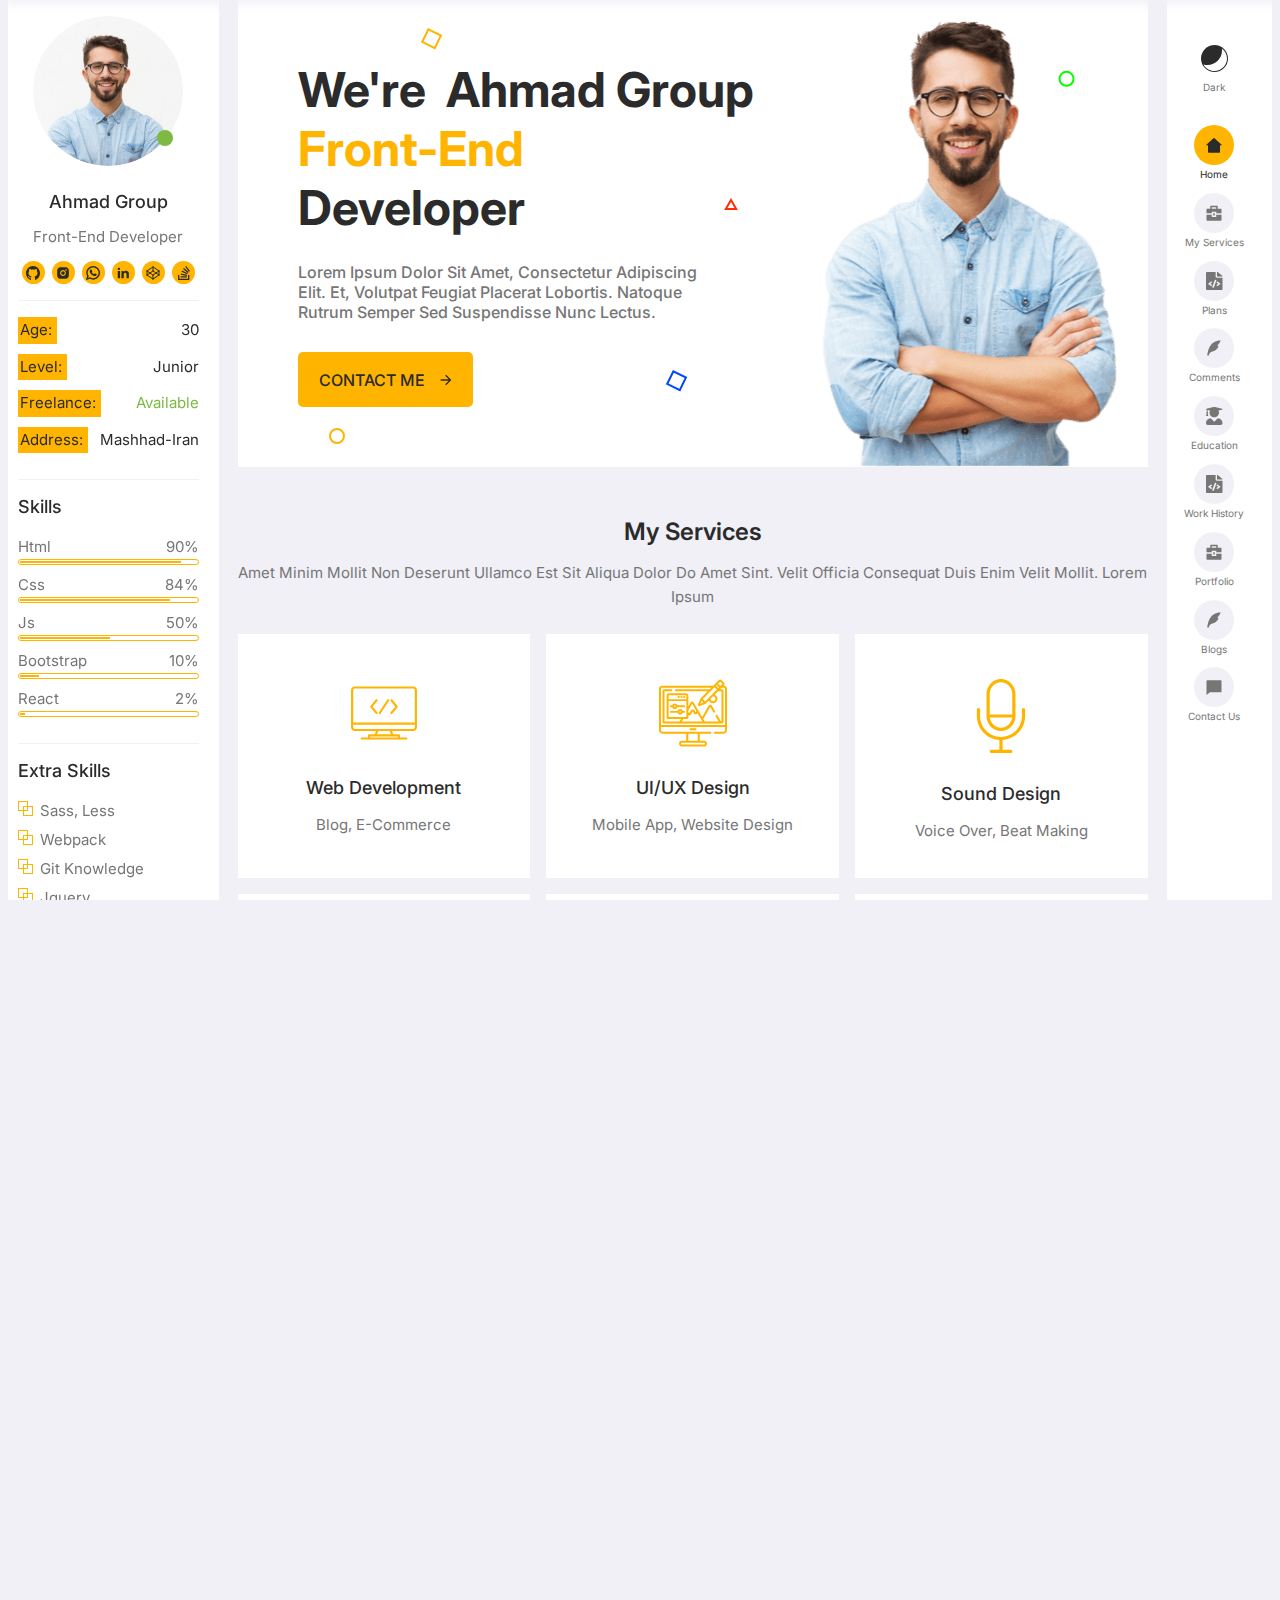
==== commit d718acb1: "create dynamic dots slider" ====
--- a/index.html
+++ b/index.html
@@ -6,6 +6,7 @@
     <meta name="viewport" content="width=device-width, initial-scale=1.0" />
     <link href="https://fonts.googleapis.com/css2?family=Inter:wght@400;500;600;700&display=swap" rel="stylesheet" />
     <link rel="stylesheet" href="styles/style.css" />
+    <script defer src="scripts/main.js"></script>
     <title>Resume page</title>
   </head>
 
@@ -667,7 +668,7 @@
               </div>
             </div>
           </div>
-          <div class="dot-slider-wrapper"><span></span><span></span><span></span></div>
+          <div class="dot-slider-wrapper"></div>
         </section>
 
         <section id="education" class="main-menu-content Education">
@@ -857,7 +858,7 @@
               </div>
             </div>
           </div>
-          <div class="dot-slider-wrapper"><span></span><span></span><span></span></div>
+          <div class="dot-slider-wrapper"></div>
         </section>
 
         <section id="form" class="main-menu-content contact-form">
@@ -980,6 +981,5 @@
         </button>
       </section>
     </main>
-    <script src="scripts/main.js"></script>
   </body>
 </html>
--- a/styles/style.css
+++ b/styles/style.css
@@ -225,7 +225,7 @@
   padding-top: 3rem;
   background-color: var(--color1);
   height: 100vh;
-  overflow: hidden;
+  overflow-y: auto;
   position: sticky;
   top: 0;
   z-index: 1;
@@ -253,7 +253,7 @@
 
 .left-menu:hover,
 .right-menu:hover {
-  overflow-y: auto;
+  /* overflow-y: auto; */
 }
 /* --- side- left menu styles --- */
 
@@ -443,7 +443,7 @@
 .right-menu-navbar {
   display: flex;
   flex-flow: column nowrap;
-  gap: calc(1.2vh + 1.5rem);
+  gap: calc(1.2vh + 1.7rem);
   margin-bottom: 3rem;
 }
 
@@ -658,7 +658,7 @@
   /* --n: 4;  (n-1) = maximum column */
   display: grid;
   /* grid-template-columns: repeat(auto-fill, minmax(max(25rem, 100%/var(--n)), 1fr)); */
-  gap: 1.6rem;
+  gap: 5rem 1.6rem;
 }
 
 .my-services-box,
@@ -670,7 +670,15 @@
   flex-flow: column nowrap;
   align-items: center;
   gap: 1.5rem;
+  scroll-snap-align: center;
   background: var(--color1);
+}
+
+.my-services-box,
+.plans-box,
+.portfolio-box{
+  width: 80%;
+  justify-self: center;
 }
 
 .my-services-box {
@@ -779,6 +787,8 @@
   grid-auto-flow: column;
   gap: 1.5rem;
   overflow-x: auto;
+  /* scroll-snap-type: x mandatory; */
+  scroll-behavior: smooth;
 }
 
 .recommend-box {
@@ -832,17 +842,19 @@
 
 .dot-slider-wrapper span {
   display: inline-block;
-  width: 1rem;
-  height: 1rem;
+  width: 2rem;
+  height: 2rem;
   border-radius: 50%;
-  margin: 2rem 0.7rem;
+  margin: 2rem 1rem;
   background-color: var(--yellow2);
 }
 
 .dot-slider-wrapper span:hover {
   background-color: var(--yellow);
 }
-
+.dot-slider-wrapper .active{
+  background-color: var(--yellow);
+}
 /* --- education & history styles --- */
 
 .multi-row-boxes {
@@ -901,7 +913,7 @@
   display: flex;
   justify-content: center;
   align-items: flex-start;
-	padding-top: max(10vw,10vh);
+  padding-top: max(10vw, 10vh);
   width: 100vw;
   height: 100vh;
   background-color: hsla(0, 1%, 17%, 0.8);
@@ -915,12 +927,12 @@
 }
 
 #portfolio-dialog.dialog-open {
-	visibility: visible;
+  visibility: visible;
   opacity: 1;
   transform: scale(1);
 }
 #portfolio-dialog.dialog-open .portfolio-dialog-content {
-	opacity: 1;
+  opacity: 1;
   transform: scale(1);
   flex-basis: 80vmin;
 }
@@ -1210,6 +1222,13 @@
 @media only screen and (min-width: 576px) {
   .multi-colum-boxes {
     grid-template-columns: repeat(2, minmax(0, 1fr));
+    gap: 1.6rem;
+  }
+  .my-services-box,
+  .plans-box,
+  .portfolio-box{
+    width: unset;
+    justify-self: unset;
   }
 }
 
@@ -1236,6 +1255,9 @@
 
   .contact-info {
     flex: 0 0 35%;
+  }
+  .dot-slider-wrapper{
+    display: none;
   }
 }
 
@@ -1258,16 +1280,16 @@
     transform: translateX(0);
     padding-top: unset;
   }
-  .right-menu:hover .right-menu-navbar li span {
+  /* .right-menu:hover .right-menu-navbar li span {
     opacity: 0.8;
     animation: right-menu-icon-opacity;
     animation-play-state: paused;
-  }
+  } */
 
   .toggle-theme {
     margin-top: calc(2vh + 2rem);
   }
-  .right-menu-navbar li span,
+  /* .right-menu-navbar li span,
   .toggle-theme span {
     visibility: hidden;
     opacity: 0;
@@ -1278,9 +1300,9 @@
     top: unset;
     transition: all 0.3s;
     z-index: -1;
-  }
-
-  .right-menu-navbar li span::after,
+  } */
+
+  /* .right-menu-navbar li span::after,
   .toggle-theme span::after {
     display: inline-block;
     border: 0.6rem solid transparent;
@@ -1289,15 +1311,15 @@
     position: absolute;
     bottom: 25%;
     left: 100%;
-  }
-
-  .right-menu-navbar li:hover span::after,
+  } */
+
+  /* .right-menu-navbar li:hover span::after,
   .right-menu-navbar li.active span::after,
   .toggle-theme:hover span::after {
     content: "";
-  }
-
-  .right-menu-navbar li:hover span,
+  } */
+
+  /* .right-menu-navbar li:hover span,
   .right-menu-navbar li.active span,
   .toggle-theme:hover span {
     visibility: visible;
@@ -1305,7 +1327,8 @@
     right: calc(100% + 8px);
     color: var(--color1);
     animation: right-menu-icon-opacity 1.5s;
-  }
+  } */
+
   @keyframes right-menu-icon-opacity {
     0% {
       opacity: 1;
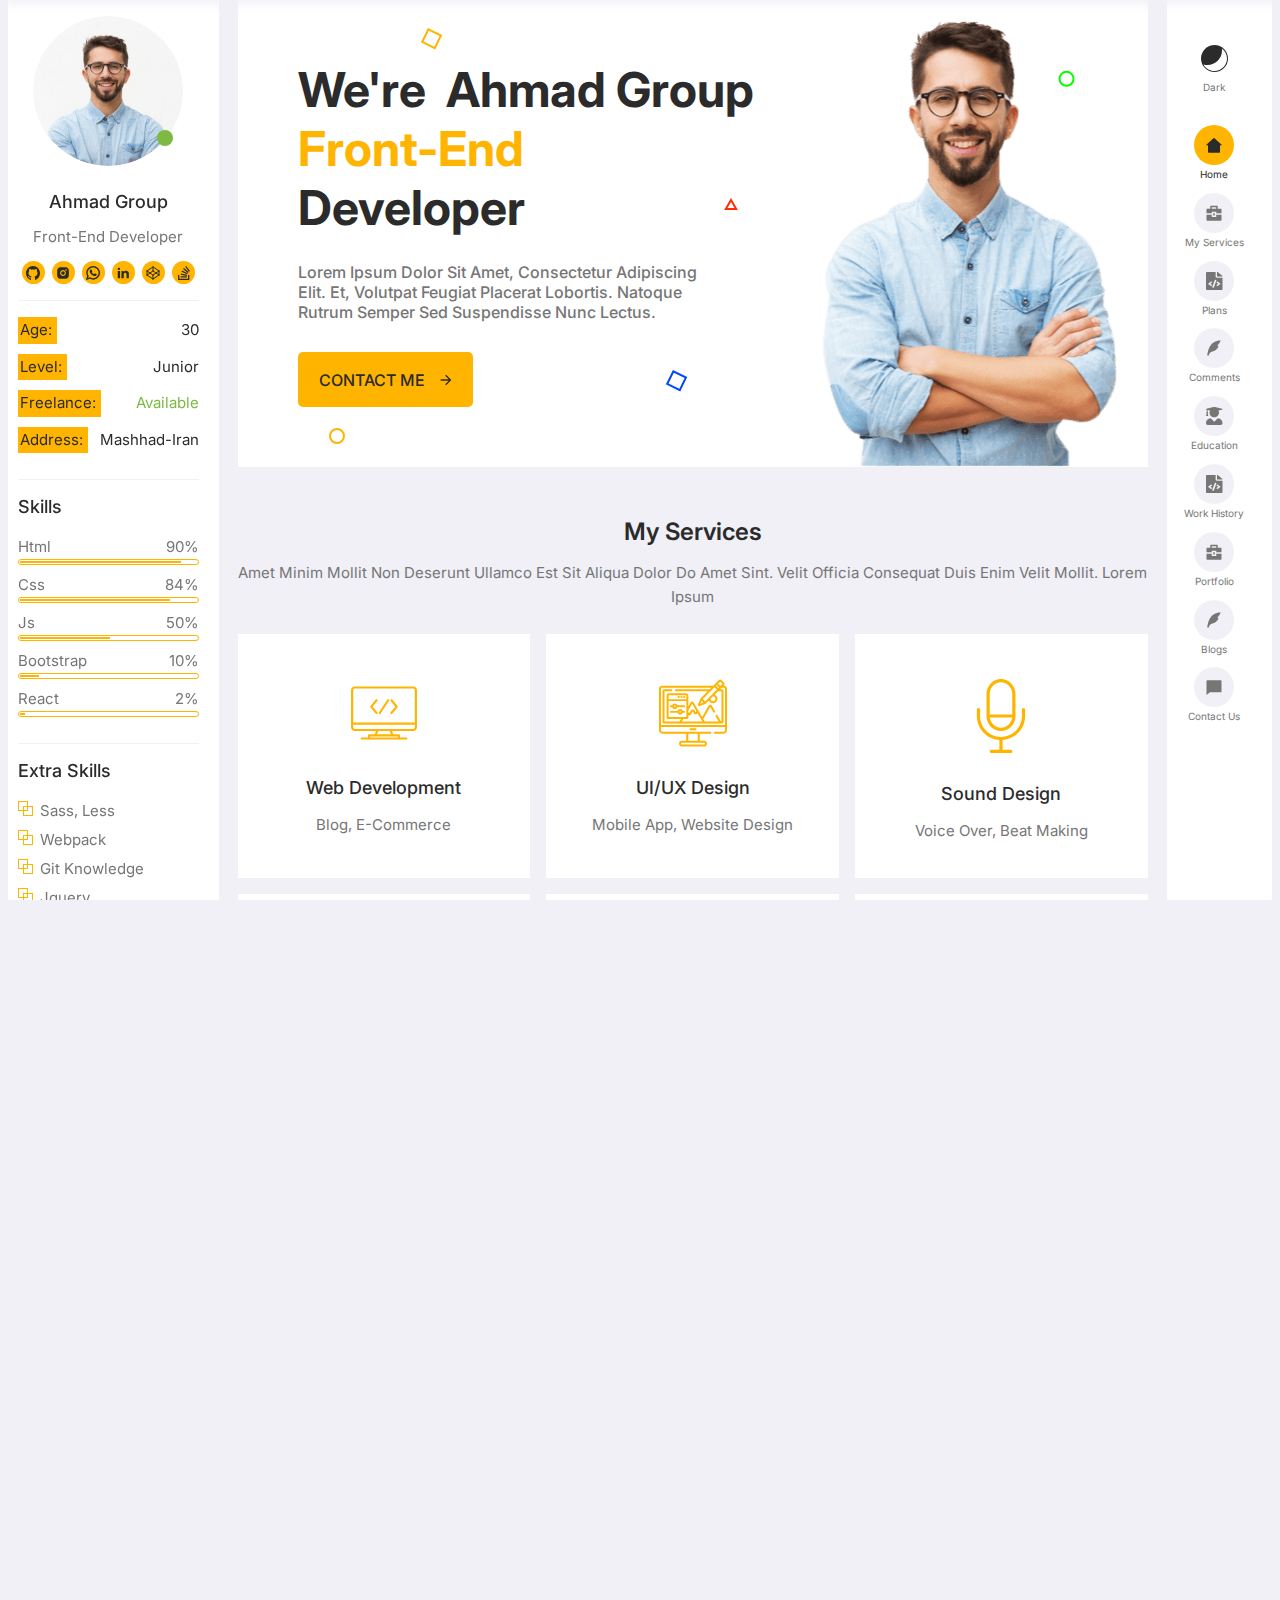
==== commit addd9d70: "rename images" ====
--- a/index.html
+++ b/index.html
@@ -839,7 +839,7 @@
             </div>
             <div class="blog-box">
               <div class="blog-box-image">
-                <img src="./images/Image-2.jpg" alt="blog image2" />
+                <img src="./images/image-2.jpg" alt="blog image2" />
               </div>
               <div class="blog-box-content">
                 <h4>make Business card</h4>
@@ -849,7 +849,7 @@
             </div>
             <div class="blog-box">
               <div class="blog-box-image">
-                <img src="./images/Image-3.jpg" alt="blog image3" />
+                <img src="./images/image-3.jpg" alt="blog image3" />
               </div>
               <div class="blog-box-content">
                 <h4>How to make Flyer Design</h4>
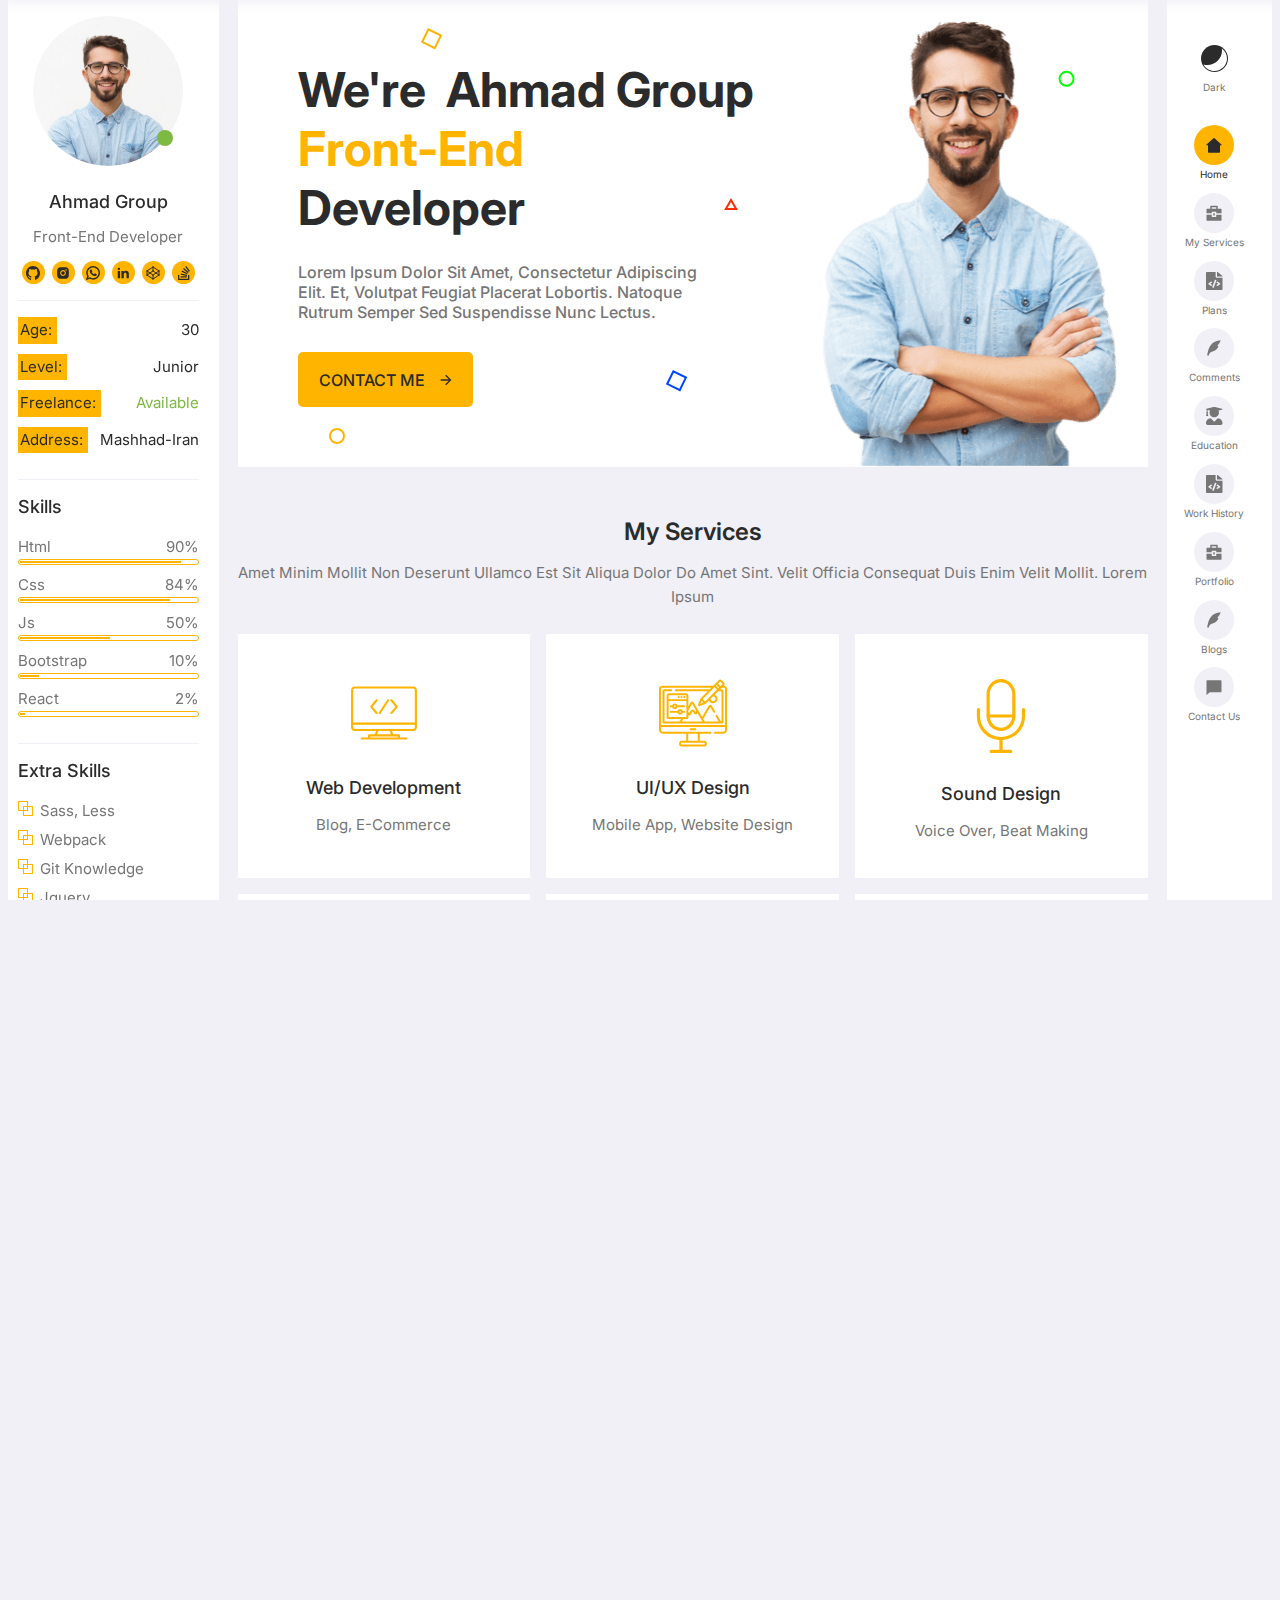
==== commit 4d948f7b: "dynamicly added comments to page" ====
--- a/index.html
+++ b/index.html
@@ -6,7 +6,7 @@
     <meta name="viewport" content="width=device-width, initial-scale=1.0" />
     <link href="https://fonts.googleapis.com/css2?family=Inter:wght@400;500;600;700&display=swap" rel="stylesheet" />
     <link rel="stylesheet" href="styles/style.css" />
-    <script defer src="scripts/main.js"></script>
+    <script type="module" defer src="scripts/main.js"></script>
     <title>Resume page</title>
   </head>
 
@@ -46,7 +46,7 @@
         </div>
       </div>
 
-      <section class="active left-menu">
+      <section class="activee left-menu">
         <div class="left-menu-content profile">
           <div class="left-menu-pic-wrapper">
             <img src="./images/Profile.jpg" alt="profile picture" />
@@ -592,78 +592,20 @@
             velit mollit. lorem ipsum
           </p>
           <div class="main-menu-content-wrapper one-row-boxes">
-            <div class="recommend-box">
+            <div class="recommend-box pre-loader">
               <div class="recommend-rating-stars">
-                <svg width="18" height="18" viewBox="0 0 18 18" fill="none" xmlns="http://www.w3.org/2000/svg">
-                  <path
-                    d="M9 13.7115L12.9107 12.722L14.5446 17.75L9 13.7115ZM18 7.2125H11.1161L9 0.740234L6.88393 7.2125H0L5.57143 11.2242L3.45535 17.6965L9.02679 13.6848L12.4554 11.2242L18 7.2125Z"
-                    fill="#FFB400"
-                  />
-                </svg>
-                <svg width="18" height="18" viewBox="0 0 18 18" fill="none" xmlns="http://www.w3.org/2000/svg">
-                  <path
-                    d="M9 13.7115L12.9107 12.722L14.5446 17.75L9 13.7115ZM18 7.2125H11.1161L9 0.740234L6.88393 7.2125H0L5.57143 11.2242L3.45535 17.6965L9.02679 13.6848L12.4554 11.2242L18 7.2125Z"
-                    fill="#FFB400"
-                  />
-                </svg>
-                <svg width="18" height="18" viewBox="0 0 18 18" fill="none" xmlns="http://www.w3.org/2000/svg">
-                  <path
-                    d="M9 13.7115L12.9107 12.722L14.5446 17.75L9 13.7115ZM18 7.2125H11.1161L9 0.740234L6.88393 7.2125H0L5.57143 11.2242L3.45535 17.6965L9.02679 13.6848L12.4554 11.2242L18 7.2125Z"
-                    fill="#FFB400"
-                  />
-                </svg>
-              </div>
-              <h4>Great Quality! longwordfortest</h4>
-              <p>
-                Lorem ipsum dolor sit amet, consectetur adipiscing elit. Vitae nulla diam in acadipiscing elit. Vitae
-                nulla diam in acadipiscing elit. Vitae nulla diam in acadipiscing elit. Vitae nulla diam in ac
-              </p>
-              <div class="recommend-box-profile">
-                <img src="./images/Profile-1.jpg" alt="profile 1 image" />
-                <div>
-                  <h4>James Gouse longnamefamily</h4>
-                  <p>a perfect Graphic Designer</p>
-                </div>
-              </div>
-            </div>
-            <div class="recommend-box">
-              <div class="recommend-rating-stars">
-                <svg width="18" height="18" viewBox="0 0 18 18" fill="none" xmlns="http://www.w3.org/2000/svg">
-                  <path
-                    d="M9 13.7115L12.9107 12.722L14.5446 17.75L9 13.7115ZM18 7.2125H11.1161L9 0.740234L6.88393 7.2125H0L5.57143 11.2242L3.45535 17.6965L9.02679 13.6848L12.4554 11.2242L18 7.2125Z"
-                    fill="#FFB400"
-                  />
-                </svg>
-              </div>
-              <h4>Amazing work!</h4>
-              <p>Lorem ipsum dolor sit amet, consectetur adipiscing elit. Vitae nulla diam in ac</p>
-              <div class="recommend-box-profile">
-                <img src="./images/Profile-2.jpg" alt="profile 2 image" />
-                <div>
-                  <h4>Tiana Philips</h4>
-                  <p>Photographer</p>
-                </div>
-              </div>
-            </div>
-            <div class="recommend-box">
-              <div class="recommend-rating-stars">
-                <svg width="18" height="18" viewBox="0 0 18 18" fill="none" xmlns="http://www.w3.org/2000/svg">
-                  <path
-                    d="M9 13.7115L12.9107 12.722L14.5446 17.75L9 13.7115ZM18 7.2125H11.1161L9 0.740234L6.88393 7.2125H0L5.57143 11.2242L3.45535 17.6965L9.02679 13.6848L12.4554 11.2242L18 7.2125Z"
-                    fill="#FFB400"
-                  />
-                </svg>
-              </div>
-              <h4>Great Quality!</h4>
+                <span>** **</span>
+              </div>
+              <h4>comment title</h4>
               <p>
                 Lorem ipsum dolor sit amet, consectetur adipiscing elit. Vitae nulla diam in ac dictum a urna viverra
                 morbi. Morbi donec amet....
               </p>
               <div class="recommend-box-profile">
-                <img src="./images/Profile-3.jpg" alt="profile 3 image" />
+                <span class="image"></span>
                 <div>
-                  <h4>Talan Westervelt</h4>
-                  <p>Business man</p>
+                  <h4>fullname user</h4>
+                  <p>user job</p>
                 </div>
               </div>
             </div>
--- a/styles/style.css
+++ b/styles/style.css
@@ -1,3 +1,16 @@
+@font-face {
+  font-family: 'MockFlowFontWords';
+  src: url('../fonts/MockFlowFont1.woff') format('woff');
+  font-weight: normal;
+  font-style: normal;
+}
+@font-face {
+  font-family: 'MockFlowFontSentences';
+  src: url('../fonts/MockFlowFont2.woff') format('woff');
+  font-weight: normal;
+  font-style: normal;
+}
+
 /* ---- Variables ---- */
 :root {
   /*
@@ -33,6 +46,9 @@
   --small-1: normal 400 1.5rem inter, arial;
   --small-2: normal 400 1.2rem inter, arial;
   --small-3: normal 400 1rem inter, arial;
+
+  --mockups-word : normal 400 1rem MockFlowFontWords, arial;
+  --mockups-sentence :normal 400 1rem MockFlowFontSentences, arial ; 
 }
 
 /*
@@ -791,6 +807,43 @@
   scroll-behavior: smooth;
 }
 
+.one-row-boxes .recommend-box.pre-loader *{
+  font: var(--mockups-word);
+}
+.one-row-boxes .recommend-box.pre-loader span{
+  color: var(--yellow);
+}
+.one-row-boxes .recommend-box.pre-loader .image{
+  display: inline-block;
+  height: 50px;
+  background-color: var(--paragraph);
+  border-radius: 50%;
+  width: 50px;  
+}
+.one-row-boxes .recommend-box.pre-loader > *{
+  border-radius: 1rem;
+  animation: loader 1s infinite;
+  background: linear-gradient(
+    90deg,
+    rgba(254, 248, 248, 0) 34%,
+    var(--paragraph) 51%,
+    rgba(254, 248, 248, 0) 61%
+  );
+  background-size: 300%;
+  background-position-x: 0%;
+}
+.one-row-boxes .recommend-box.pre-loader p{
+  font: var(--mockups-sentence);
+}
+
+@keyframes loader {
+  from {
+    background-position-x: 100%;
+  }
+  to {
+    babackground-position-x: 0%;
+  }
+}
 .recommend-box {
   /* some style above */
   grid-column: inherit;
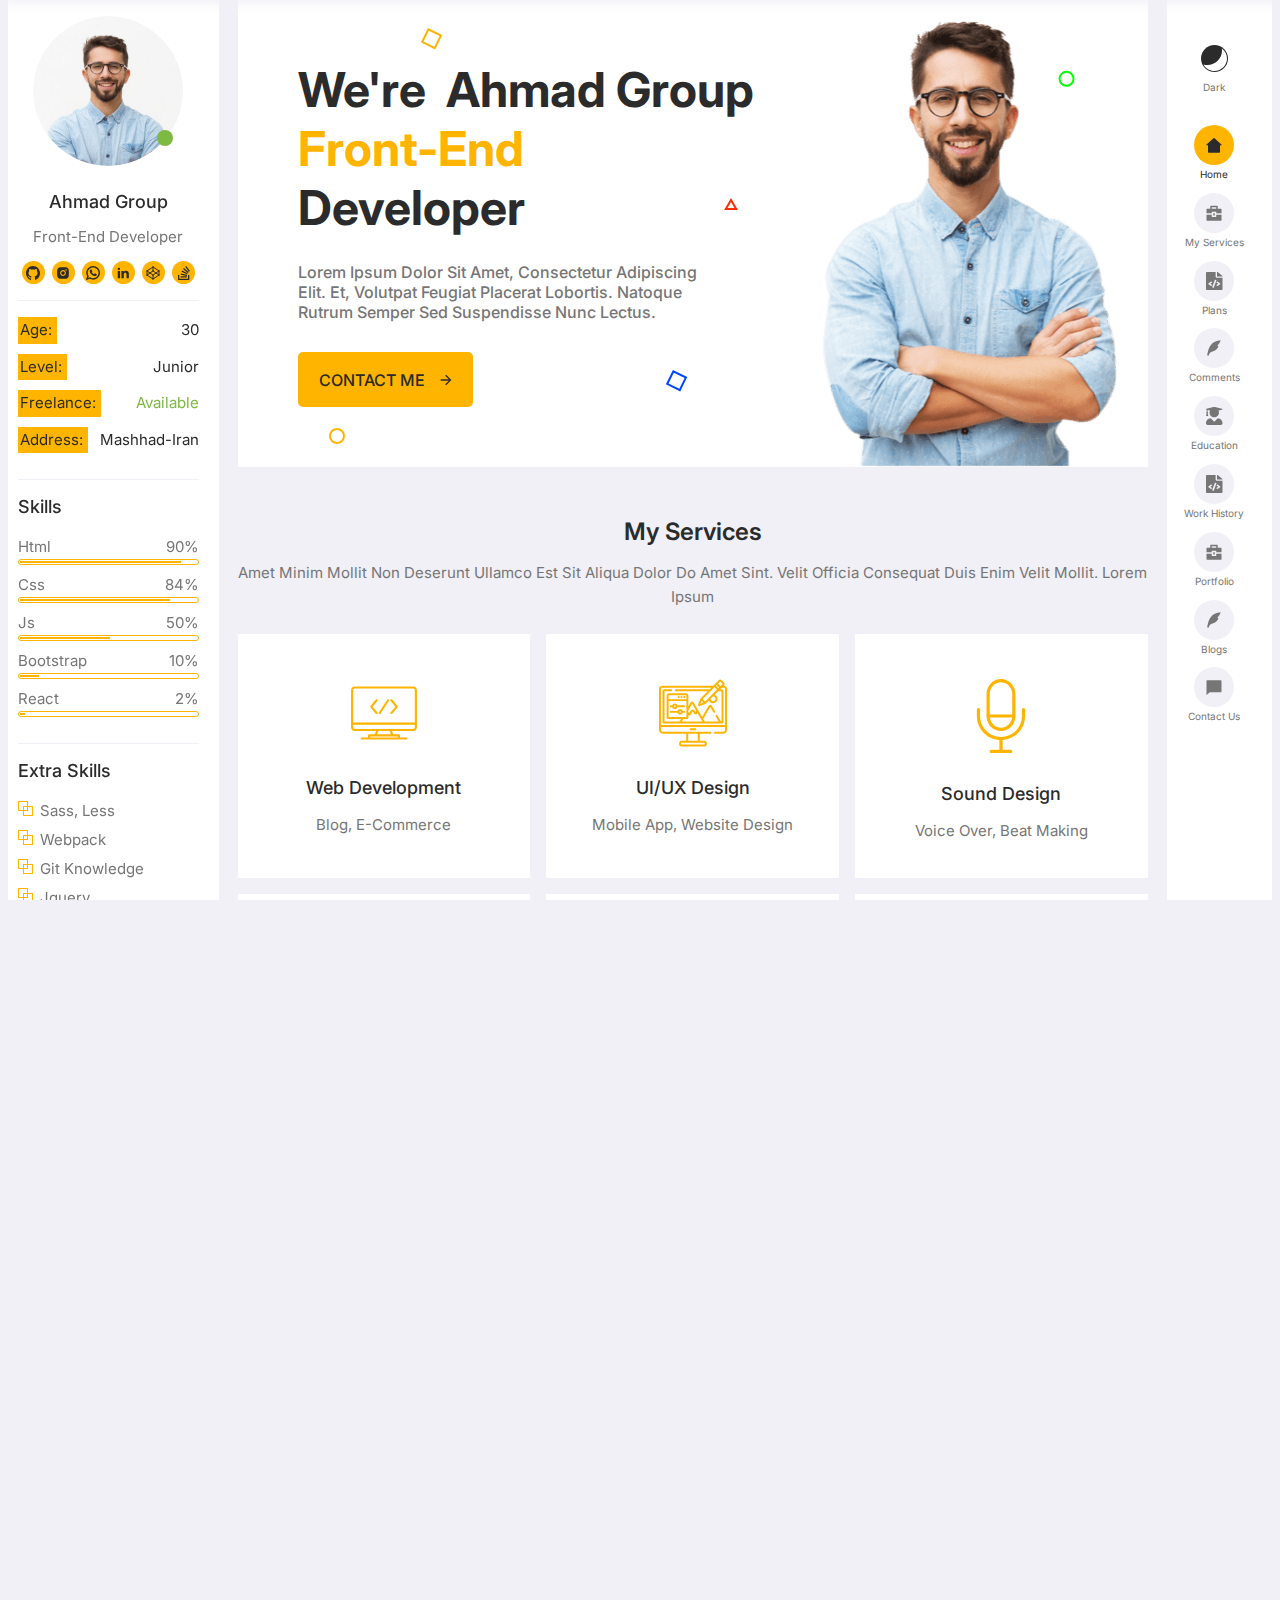
==== commit f14622ca: "modify pre loader creator" ====
--- a/index.html
+++ b/index.html
@@ -602,7 +602,7 @@
                 morbi. Morbi donec amet....
               </p>
               <div class="recommend-box-profile">
-                <span class="image"></span>
+                <img src="#" />
                 <div>
                   <h4>fullname user</h4>
                   <p>user job</p>
@@ -776,26 +776,6 @@
               <div class="blog-box-content">
                 <h4>How to make web tempates</h4>
                 <p>Lorem ipsum amet, consectetur adipiscing elit. Vitae nulla diam in ac dictum a urna</p>
-                <a href="./pages/page404.html"> Learn more </a>
-              </div>
-            </div>
-            <div class="blog-box">
-              <div class="blog-box-image">
-                <img src="./images/image-2.jpg" alt="blog image2" />
-              </div>
-              <div class="blog-box-content">
-                <h4>make Business card</h4>
-                <p>Lorem ipsum dolor sit amet, consectetur adipiscing elit. Vitae nulla diam in ac dictum a urna</p>
-                <a href="./pages/page404.html"> Learn more </a>
-              </div>
-            </div>
-            <div class="blog-box">
-              <div class="blog-box-image">
-                <img src="./images/image-3.jpg" alt="blog image3" />
-              </div>
-              <div class="blog-box-content">
-                <h4>How to make Flyer Design</h4>
-                <p>Lorem ipsum dolor sit amet, consectetur adipiscing elit. Vitae nulla diam in ac dictum a urna</p>
                 <a href="./pages/page404.html"> Learn more </a>
               </div>
             </div>
--- a/styles/style.css
+++ b/styles/style.css
@@ -1,12 +1,12 @@
 @font-face {
-  font-family: 'MockFlowFontWords';
-  src: url('../fonts/MockFlowFont1.woff') format('woff');
+  font-family: "MockFlowFontWords";
+  src: url("../fonts/MockFlowFont1.woff") format("woff");
   font-weight: normal;
   font-style: normal;
 }
 @font-face {
-  font-family: 'MockFlowFontSentences';
-  src: url('../fonts/MockFlowFont2.woff') format('woff');
+  font-family: "MockFlowFontSentences";
+  src: url("../fonts/MockFlowFont2.woff") format("woff");
   font-weight: normal;
   font-style: normal;
 }
@@ -47,8 +47,8 @@
   --small-2: normal 400 1.2rem inter, arial;
   --small-3: normal 400 1rem inter, arial;
 
-  --mockups-word : normal 400 1rem MockFlowFontWords, arial;
-  --mockups-sentence :normal 400 1rem MockFlowFontSentences, arial ; 
+  --mockups-word: normal 400 1rem MockFlowFontWords, arial;
+  --mockups-sentence: normal 400 1rem MockFlowFontSentences, arial;
 }
 
 /*
@@ -692,7 +692,7 @@
 
 .my-services-box,
 .plans-box,
-.portfolio-box{
+.portfolio-box {
   width: 80%;
   justify-self: center;
 }
@@ -807,33 +807,24 @@
   scroll-behavior: smooth;
 }
 
-.one-row-boxes .recommend-box.pre-loader *{
-  font: var(--mockups-word);
-}
-.one-row-boxes .recommend-box.pre-loader span{
+.pre-loader * {
+  font: var(--mockups-word) !important;
+}
+.pre-loader span {
   color: var(--yellow);
 }
-.one-row-boxes .recommend-box.pre-loader .image{
-  display: inline-block;
-  height: 50px;
+.pre-loader img {
   background-color: var(--paragraph);
-  border-radius: 50%;
-  width: 50px;  
-}
-.one-row-boxes .recommend-box.pre-loader > *{
+}
+.pre-loader > * {
   border-radius: 1rem;
   animation: loader 1s infinite;
-  background: linear-gradient(
-    90deg,
-    rgba(254, 248, 248, 0) 34%,
-    var(--paragraph) 51%,
-    rgba(254, 248, 248, 0) 61%
-  );
+  background: linear-gradient(90deg, rgba(254, 248, 248, 0) 34%, var(--paragraph) 51%, rgba(254, 248, 248, 0) 61%);
   background-size: 300%;
   background-position-x: 0%;
 }
-.one-row-boxes .recommend-box.pre-loader p{
-  font: var(--mockups-sentence);
+.pre-loader p {
+  font: var(--mockups-sentence) !important;
 }
 
 @keyframes loader {
@@ -905,7 +896,7 @@
 .dot-slider-wrapper span:hover {
   background-color: var(--yellow);
 }
-.dot-slider-wrapper .active{
+.dot-slider-wrapper .active {
   background-color: var(--yellow);
 }
 /* --- education & history styles --- */
@@ -1076,6 +1067,7 @@
 
 .blog-box-image img {
   min-width: 100%;
+  min-height: 20rem;
 }
 
 .blog-box-content {
@@ -1279,7 +1271,7 @@
   }
   .my-services-box,
   .plans-box,
-  .portfolio-box{
+  .portfolio-box {
     width: unset;
     justify-self: unset;
   }
@@ -1309,7 +1301,7 @@
   .contact-info {
     flex: 0 0 35%;
   }
-  .dot-slider-wrapper{
+  .dot-slider-wrapper {
     display: none;
   }
 }
